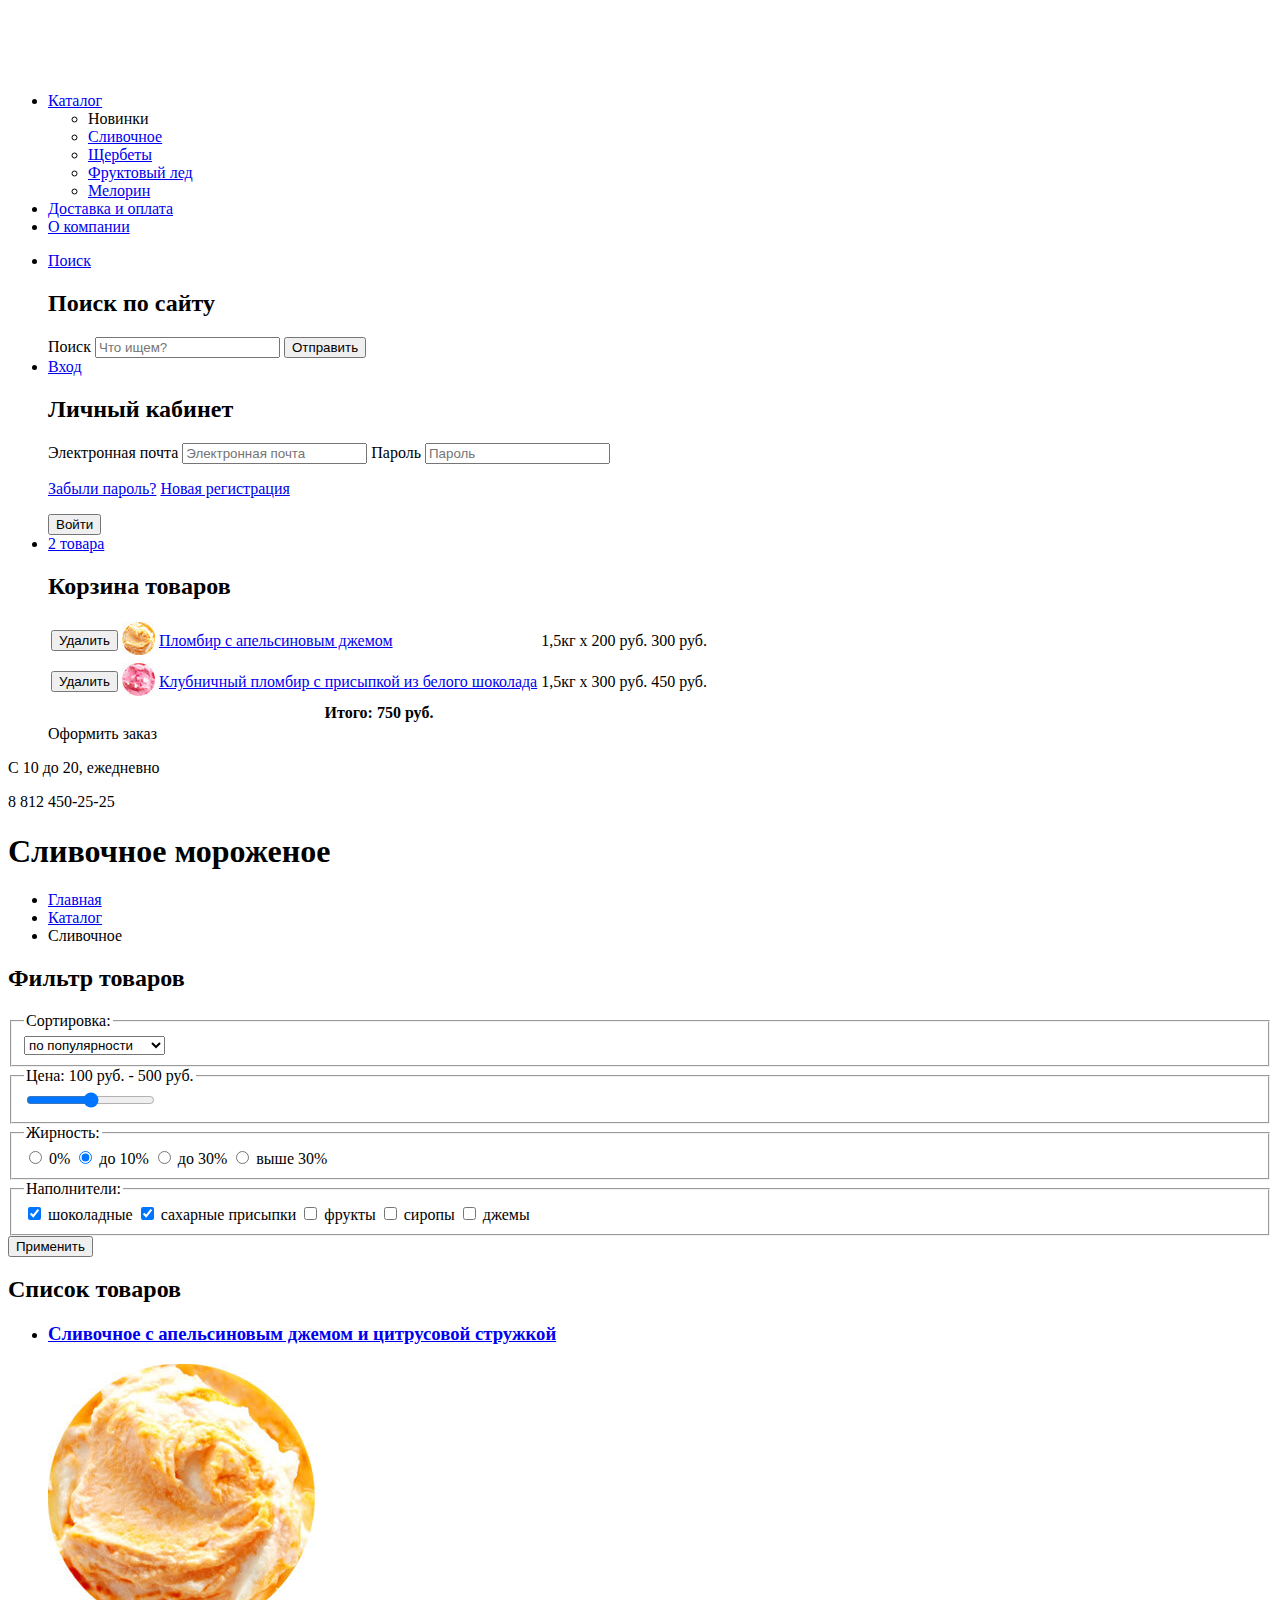
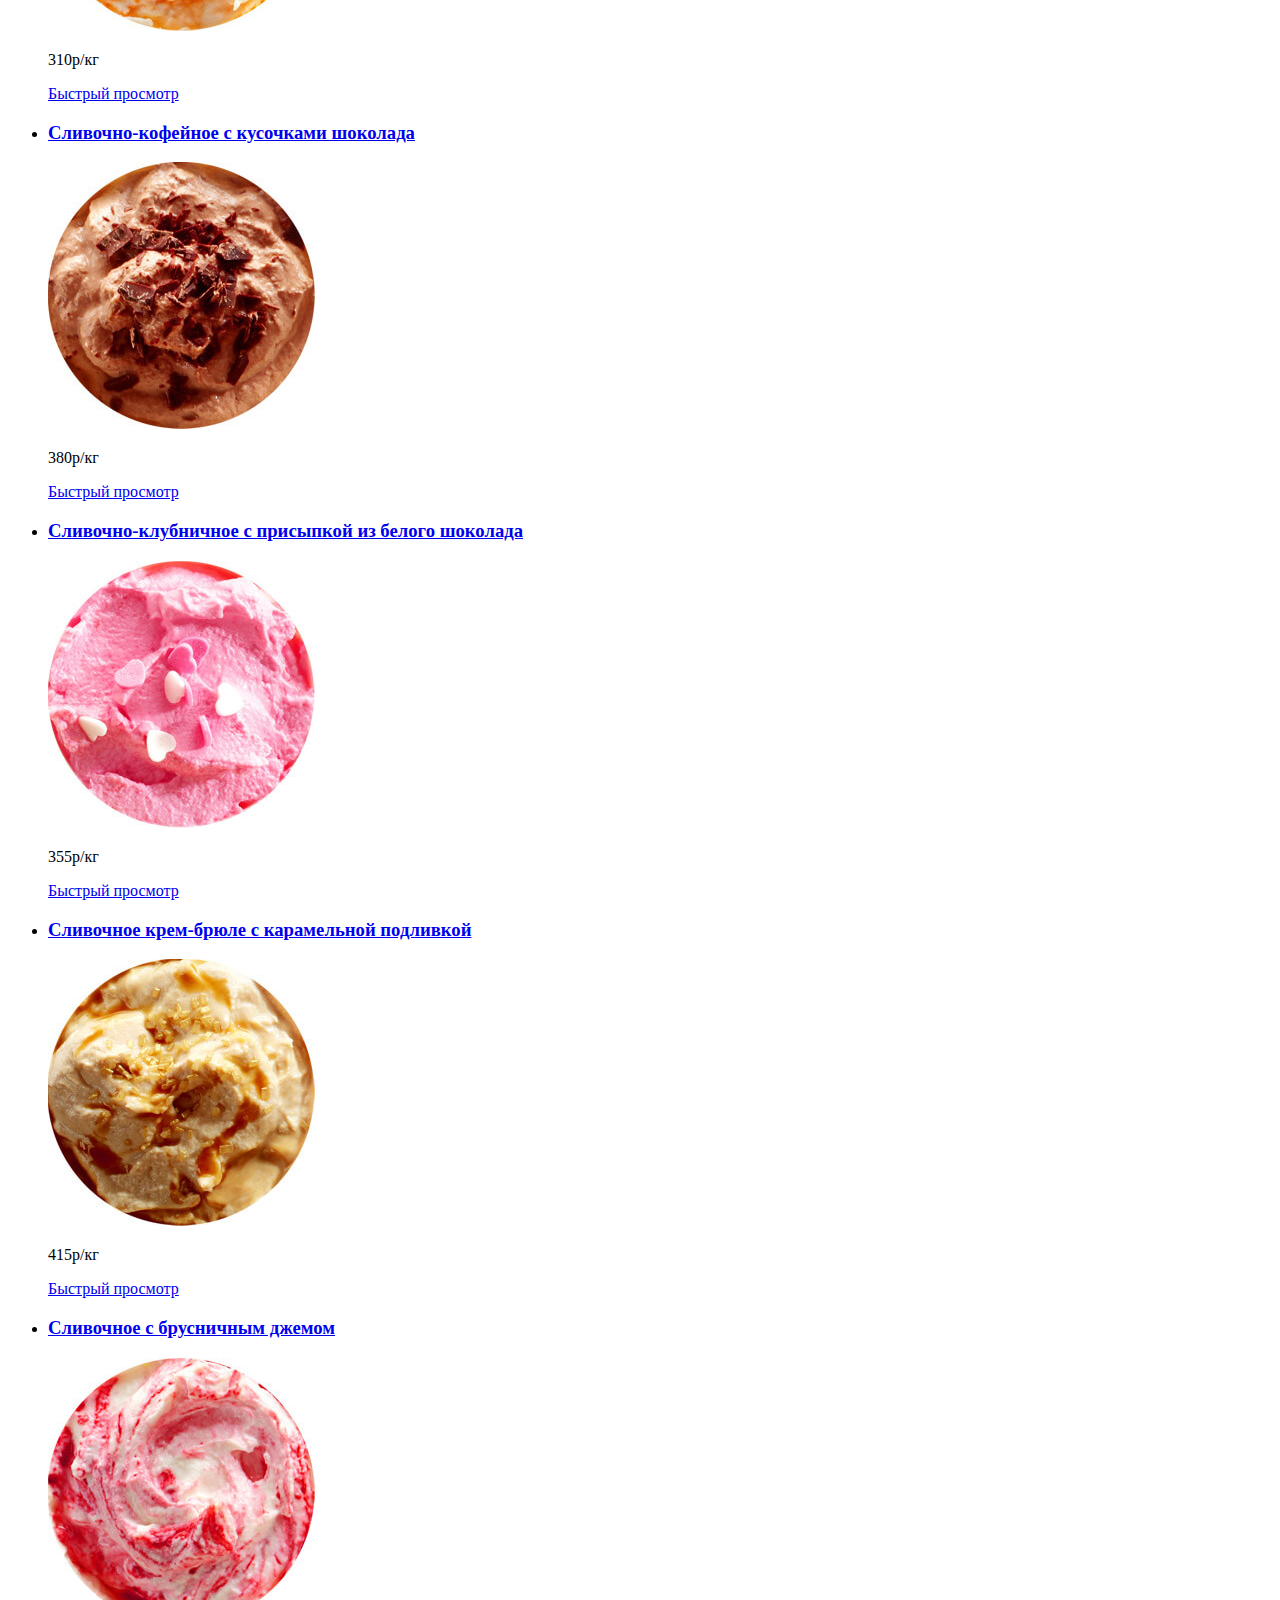
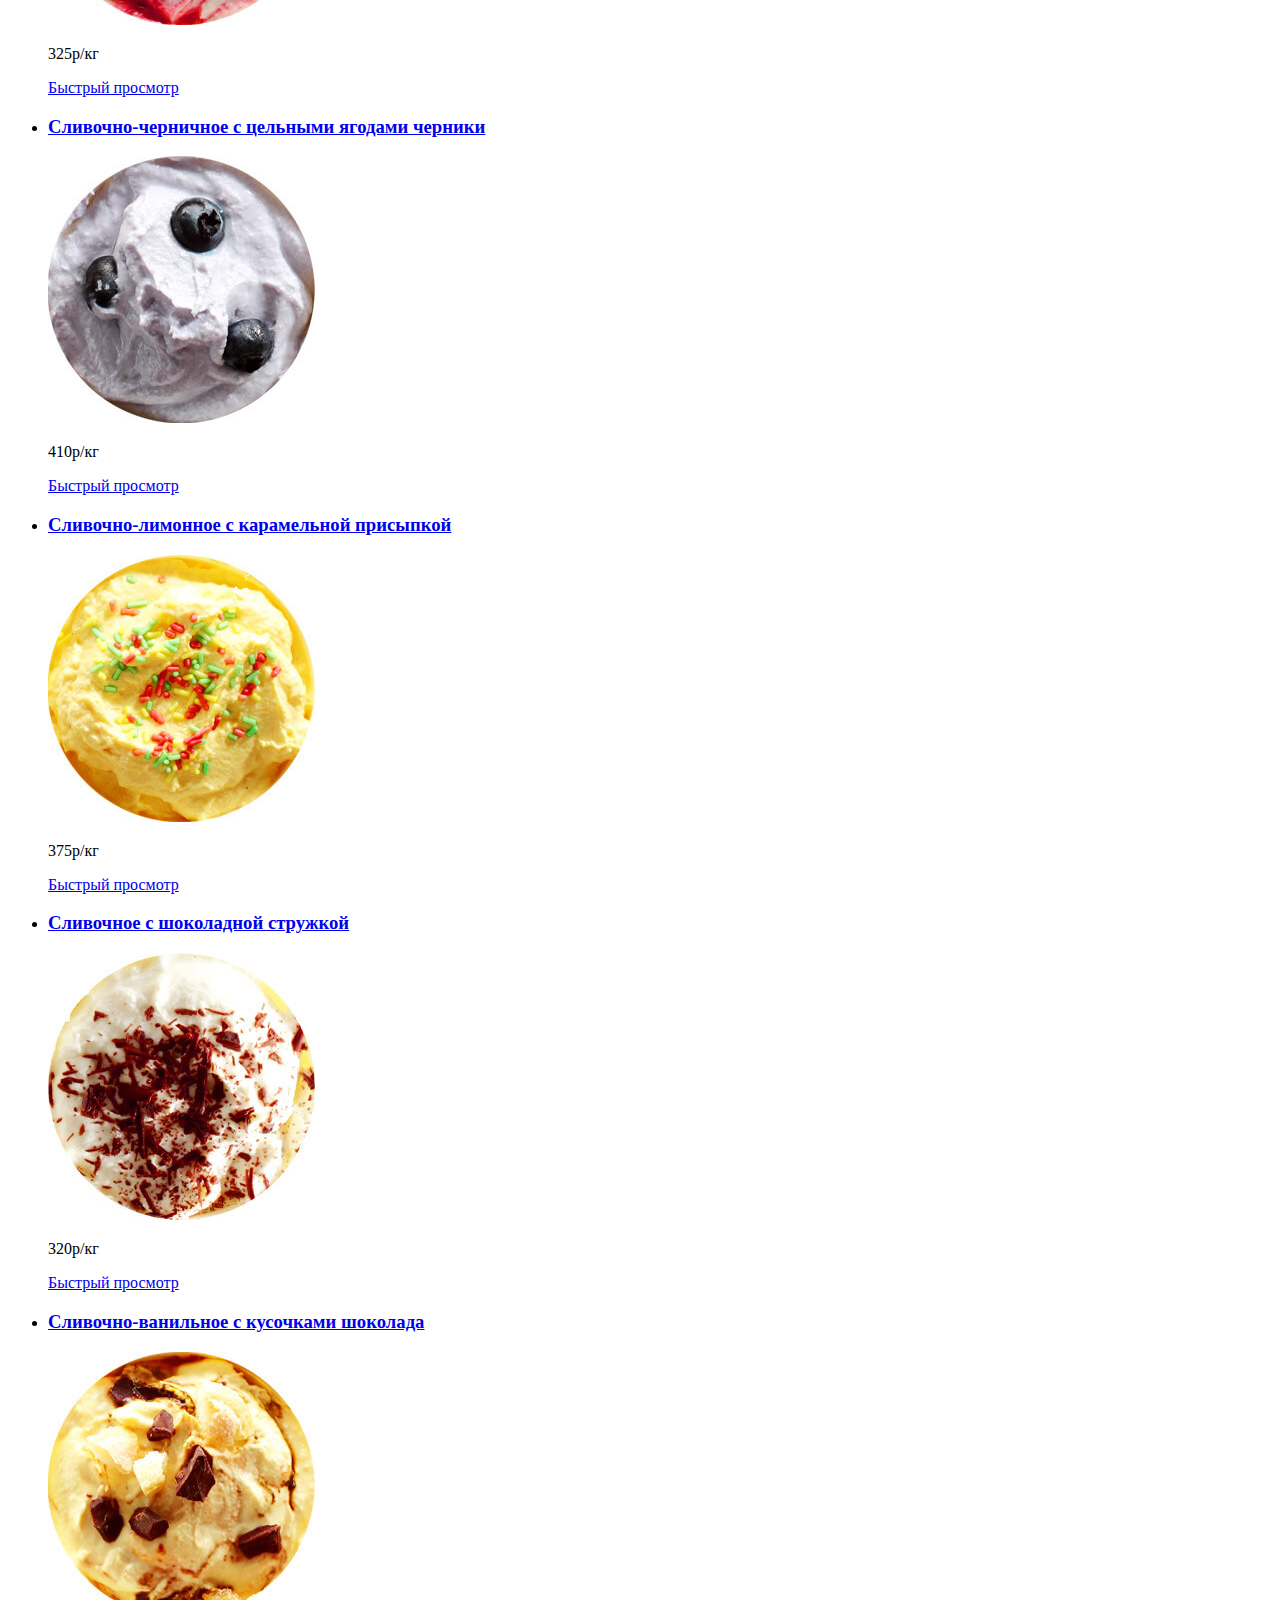
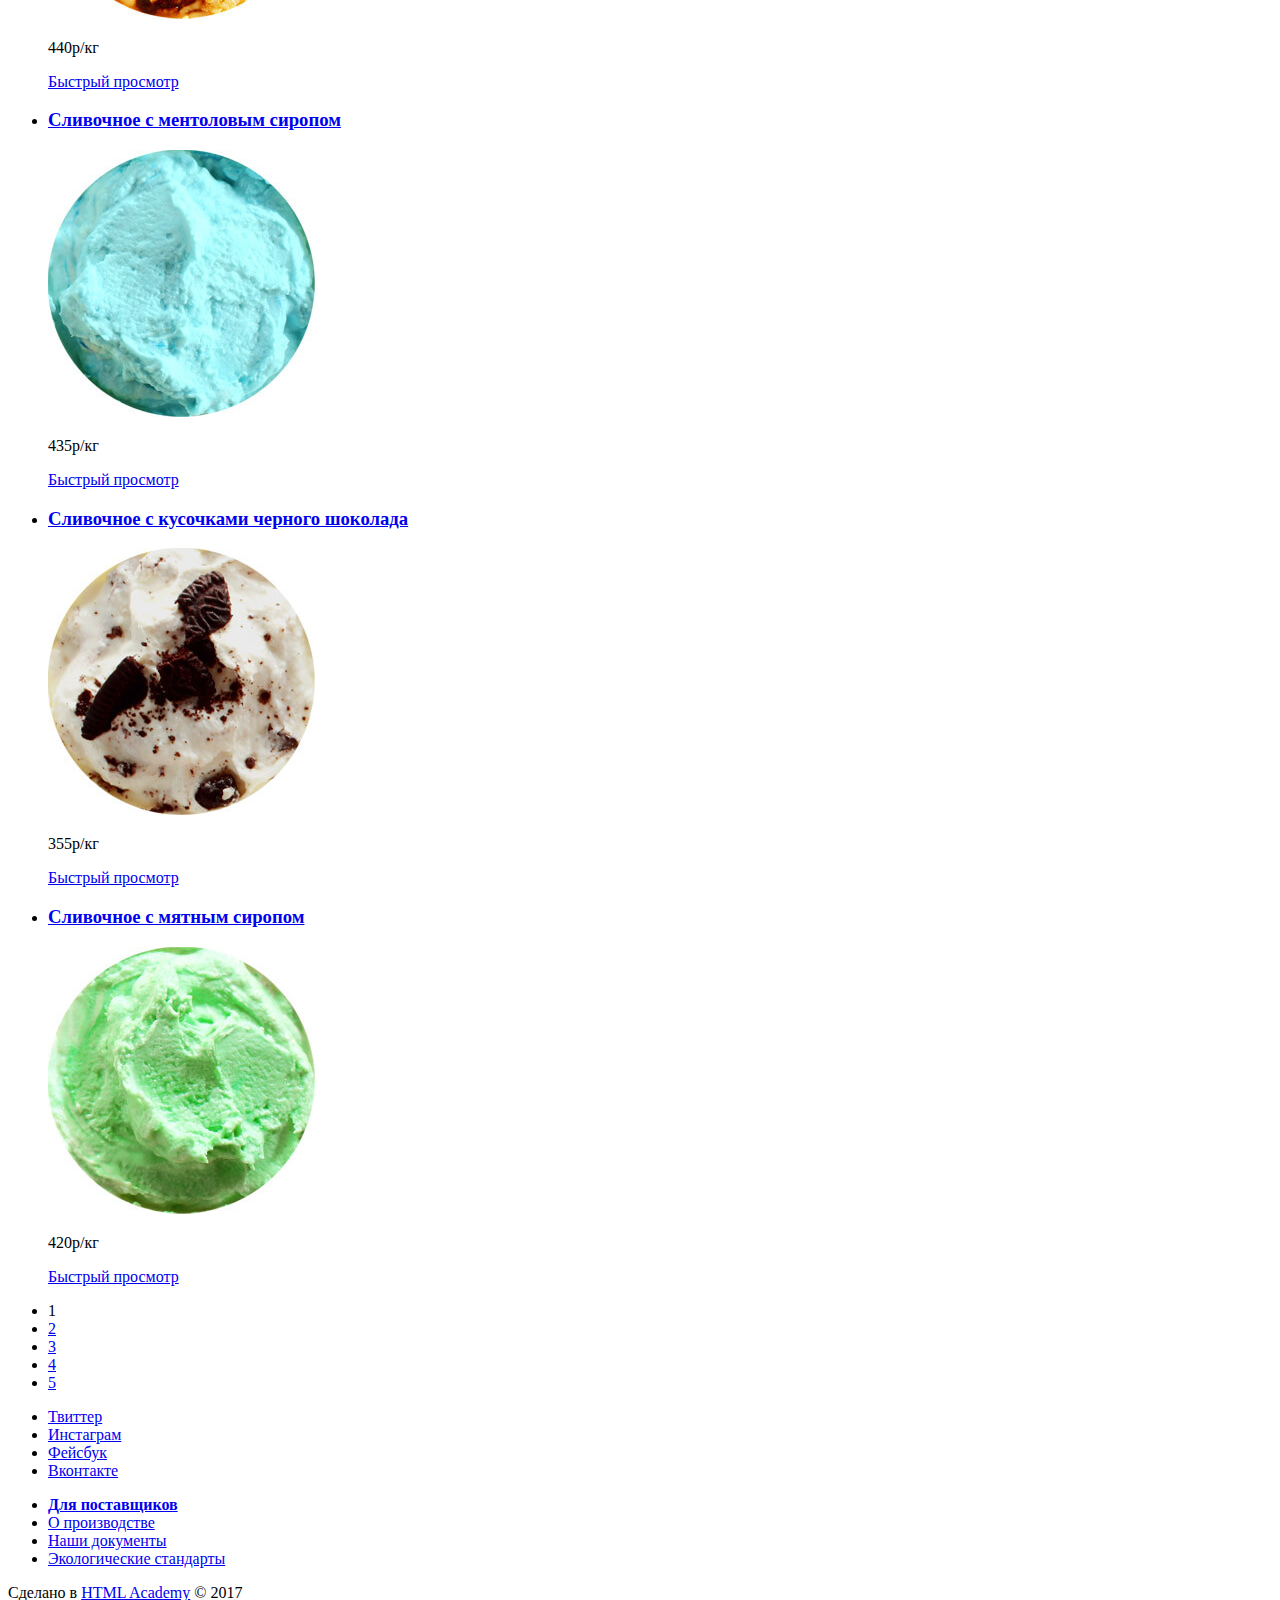
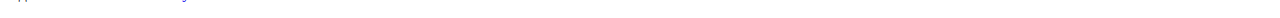
==== catalog.html @ e40fa724 "Добавляет классы формам, элементам форм" ====
<!DOCTYPE html>
<html lang="ru">
  <head>
    <meta charset="utf-8">
    <title>HTML Academy: Глэйси</title>
  </head>

  <body>
    <header class="main-header container">
      <nav class="main-navigation">
        <a class="main-header-logo" href="index.html">
          <img src="img/logo.svg" width="154" height="64" alt="Логотип магазина мороженого «Глэйси»">
        </a>
        <ul class="site-navigation">
          <li class="site-navigation-item site-navigation-current">
            <a href="#">Каталог</a>
            <ul class="sub-navigation">
              <li class="sub-navigation-item">
                Новинки
              </li>
              <li class="sub-navigation-item">
                <a href="catalog.html">Сливочное</a>
              </li>
              <li class="sub-navigation-item">
                <a href="#">Щербеты</a>
              </li>
              <li class="sub-navigation-item">
                <a href="#">Фруктовый лед</a>
              </li>
              <li class="sub-navigation-item">
                <a href="#">Мелорин</a>
              </li>
            </ul>
          </li>
          <li class="site-navigation-item">
            <a href="#">Доставка и оплата</a>
          </li>
          <li class="site-navigation-item">
            <a href="#">О компании</a>
          </li>
        </ul>

        <ul class="user-navigation">
          <li class="search-link">
            <a href="#" class="search-link-trigger">Поиск</a>
            <div class="search-link-tooltip">
              <h2 class="visually-hidden">Поиск по сайту</h2>
              <form class="form search-form" action="https://echo.htmlacademy.ru" method="post">
                <label class="form-label visually-hidden" for="user-search">Поиск</label>
                <input class="form-input-field" id="user-search" type="search" name="search" placeholder="Что ищем?">
                <button class="button visually-hidden" type="submit">Отправить</button>
              </form>
            </div>
          </li>
          <li class="login-link">
            <a href="#" class="login-link-trigger">Вход</a>
            <div class="login-link-tooltip">
              <h2 class="visually-hidden">Личный кабинет</h2>
              <form class="form login-form" action="https://echo.htmlacademy.ru" method="post">
                <label class="form-label visually-hidden" for="user-login">Электронная почта</label>
                <input class="form-input-field" id="user-login" type="email" name="login" placeholder="Электронная почта">
                <label class="form-label visually-hidden" for="user-password">Пароль</label>
                <input class="form-input-field" id="user-password" type="password" name="password" placeholder="Пароль">
                <p class="login-form-links">
                  <a href="#">Забыли пароль?</a>
                  <a href="#">Новая регистрация</a>
                </p>
                <button class="button" type="submit">Войти</button>
              </form>
            </div>
          </li>
          <li class="basket-link">
            <a href="#" class="basket-link-trigger">2 товара</a>
            <div class="basket-link-tooltip">
              <h2 class="visually-hidden">Корзина товаров</h2>
              <table class="basket-table">
                <tr class="basket-item">
                  <td class="basket-item-delete">
                    <button class="button-item-delete">Удалить</button>
                  </td>
                  <td class="basket-item-image">
                    <a href="#">
                      <img src="img/basket-product-1.jpg" width="33" height="33" alt="Пломбир с апельсиновым джемом">
                    </a>
                  </td>
                  <td class="basket-item-title">
                    <a href="#">Пломбир с апельсиновым джемом</a>
                  </td>
                  <td class="basket-item-count">
                    1,5кг x <span>200 руб.</span>
                  </td>
                  <td class="basket-item-price">
                    300 руб.
                  </td>
                </tr>
                <tr class="basket-item">
                  <td class="basket-item-delete">
                    <button class="button-item-delete">Удалить</button>
                  </td>
                  <td class="basket-item-image">
                    <a href="#">
                      <img src="img/basket-product-2.jpg" width="33" height="33" alt="Клубничный пломбир с присыпкой из белого шоколада">
                    </a>
                  </td>
                  <td class="basket-item-title">
                    <a href="#">Клубничный пломбир с присыпкой из белого шоколада</a>
                  </td>
                  <td class="basket-item-count">
                    1,5кг x <span>300 руб.</span>
                  </td>
                  <td class="basket-item-price">
                    450 руб.
                  </td>
                </tr>
                <tr class="basket-price-total">
                  <th colspan="5">Итого: 750 руб.</th>
                </tr>
              </table>
              <a class="button button-basket">Оформить заказ</a>
            </div>
          </li>
        </ul>

        <div class="header-contacts">
          <p class="timetable">С 10 до 20, ежедневно</p>
          <p class= "phone">8 812 450-25-25</p>
        </div>
      </nav>
    </header>

    <main class="container">
      <h1 class="page-title">Сливочное мороженое</h1>

      <ul class="breadcrumbs">
        <li>
          <a href="index.html">Главная</a>
        </li>
        <li>
          <a href="#">Каталог</a>
        </li>
        <li class="breadcrumbs-current">
          Сливочное
        </li>
      </ul>

      <section class="filters">
        <h2 class="visually-hidden">Фильтр товаров</h2>
        <form class="form form-filter" method="get" action="https://echo.htmlacademy.ru">
          <fieldset>
            <legend>Сортировка:</legend>
            <select name="sort">
              <option class="form-label-filter" value="popular">по популярности</option>
              <option class="form-label-filter" value="cheap">сначала недорогие</option>
              <option class="form-label-filter" value="expensive">сначала дорогие</option>
              <option class="form-label-filter" value="fat">по жирности</option>
            </select>
          </fieldset>
          <fieldset>
            <legend>Цена: 100 руб. - 500 руб.</legend>
            <input class="form-input-range" type="range" min="100" max="500">
          </fieldset>
          <fieldset>
            <legend>Жирность:</legend>
            <input class="visually-hidden form-input form-input-radio" id="0" type="radio" name="fat" value="0">
            <label class="form-label-filter" for="0">0%</label>
            <input class="visually-hidden form-input form-input-radio" id="<=10" type="radio" name="fat" value="<=10" checked>
            <label class="form-label-filter" for="<=10">до 10%</label>
            <input class="visually-hidden form-input form-input-radio" id="<=30" type="radio" name="fat" value="<=30">
            <label class="form-label-filter" for="<=30">до 30%</label>
            <input class="visually-hidden form-input form-input-radio" id=">30" type="radio" name="fat" value=">30">
            <label class="form-label-filter" for=">30">выше 30%</label>
          </fieldset>
          <fieldset>
            <legend>Наполнители:</legend>
            <input class="visually-hidden form-input form-input-checkbox" id="chocolate" type="checkbox" name="chocolate" checked>
            <label class="form-label-filter" for="chocolate">шоколадные</label>
            <input class="visually-hidden form-input form-input-checkbox" id="sugar" type="checkbox" name="sugar" checked>
            <label class="form-label-filter" for="sugar">сахарные присыпки</label>
            <input class="visually-hidden form-input form-input-checkbox" id="fruit" type="checkbox" name="fruit">
            <label class="form-label-filter" for="fruit">фрукты</label>
            <input class="visually-hidden form-input form-input-checkbox" id="syrop" type="checkbox" name="syrop">
            <label class="form-label-filter" for="syrop">сиропы</label>
            <input class="visually-hidden form-input form-input-checkbox" id="jam" type="checkbox" name="jam">
            <label class="form-label-filter" for="jam">джемы</label>          
          </fieldset>
          <button type="submit" class="filter-button">Применить</button>
         </form>
      </section>

      <section class="catalog">
        <h2 class="visually-hidden">Список товаров</h2>

        <ul class="catalog-list">
          <li class="catalog-item">
            <a class="catalog-item-link" href="#">
              <h3>Cливочное с апельсиновым джемом и цитрусовой стружкой</h3>
              <img src="img/product-1.jpg" width="267" height="267" alt="Cливочное с апельсиновым джемом и цитрусовой стружкой">
            </a>
            <p class="catalog-item-price">310р/<span class="kilo">кг</span></p>
            <a class="button" href="#">Быстрый просмотр</a>
          </li>
          <li class="catalog-item">
            <a class="catalog-item-link" href="#">
              <h3>Сливочно-кофейное с кусочками шоколада</h3>
              <img src="img/product-2.jpg" width="267" height="267" alt="Сливочно-кофейное с кусочками шоколада">
            </a>
            <p class="catalog-item-price">380р/<span class="kilo">кг</span></p>
            <a class="button" href="#">Быстрый просмотр</a>
          </li>
          <li class="catalog-item">
            <a class="catalog-item-link" href="#">
              <h3>Сливочно-клубничное с присыпкой из белого шоколада</h3>
              <img src="img/product-3.jpg" width="267" height="267" alt="Сливочно-клубничное с присыпкой из белого шоколада">
            </a>
            <p class="catalog-item-price">355р/<span class="kilo">кг</span></p>
            <a class="button" href="#">Быстрый просмотр</a>
          </li>
          <li class="catalog-item">
            <a class="catalog-item-link" href="#">
              <h3>Сливочное крем-брюле с карамельной подливкой</h3>
              <img src="img/product-4.jpg" width="267" height="267" alt="Сливочное крем-брюле с карамельной подливкой">
            </a>
            <p class="catalog-item-price">415р/<span class="kilo">кг</span></p>
            <a class="button" href="#">Быстрый просмотр</a>
          </li>
          <li class="catalog-item">
            <a class="catalog-item-link" href="#">
              <h3>Cливочное с брусничным джемом</h3>
              <img src="img/product-5.jpg" width="267" height="267" alt="Cливочное с брусничным джемом">
            </a>
            <p class="catalog-item-price">325р/<span class="kilo">кг</span></p>
            <a class="button" href="#">Быстрый просмотр</a>
          </li>
          <li class="catalog-item">
            <a class="catalog-item-link" href="#">
              <h3>Cливочно-черничное с цельными ягодами черники</h3>
              <img src="img/product-6.jpg" width="267" height="267" alt="Cливочно-черничное с цельными ягодами черники">
            </a>
            <p class="catalog-item-price">410р/<span class="kilo">кг</span></p>
            <a class="button" href="#">Быстрый просмотр</a>
          </li>
          <li class="catalog-item">
            <a class="catalog-item-link" href="#">
              <h3>Cливочно-лимонное с карамельной присыпкой</h3>
              <img src="img/product-7.jpg" width="267" height="267" alt="Cливочно-лимонное с карамельной присыпкой">
            </a>
            <p class="catalog-item-price">375р/<span class="kilo">кг</span></p>
            <a class="button" href="#">Быстрый просмотр</a>
          </li>
          <li class="catalog-item">
            <a class="catalog-item-link" href="#">
              <h3>Cливочное с шоколадной стружкой</h3>
              <img src="img/product-8.jpg" width="267" height="267" alt="Cливочное с шоколадной стружкой">
            </a>
            <p class="catalog-item-price">320р/<span class="kilo">кг</span></p>
            <a class="button" href="#">Быстрый просмотр</a>
          </li>
          <li class="catalog-item">
            <a class="catalog-item-link" href="#">
              <h3>Cливочно-ванильное с кусочками шоколада</h3>
              <img src="img/product-9.jpg" width="267" height="267" alt="Cливочно-ванильное с кусочками шоколада">
            </a>
            <p class="catalog-item-price">440р/<span class="kilo">кг</span></p>
            <a class="button" href="#">Быстрый просмотр</a>
          </li>
          <li class="catalog-item">
            <a class="catalog-item-link" href="#">
              <h3>Cливочное с ментоловым сиропом</h3>
              <img src="img/product-10.jpg" width="267" height="267" alt="Cливочное с ментоловым сиропом">
            </a>
            <p class="catalog-item-price">435р/<span class="kilo">кг</span></p>
            <a class="button" href="#">Быстрый просмотр</a>
          </li>
          <li class="catalog-item">
            <a class="catalog-item-link" href="#">
              <h3>Cливочное с кусочками черного шоколада</h3>
              <img src="img/product-11.jpg" width="267" height="267" alt="Cливочное с кусочками черного шоколада">
            </a>
            <p class="catalog-item-price">355р/<span class="kilo">кг</span></p>
            <a class="button" href="#">Быстрый просмотр</a>
          </li>
          <li class="catalog-item">
            <a class="catalog-item-link" href="#">
              <h3>Cливочное с мятным сиропом</h3>
              <img src="img/product-12.jpg" width="267" height="267" alt="Cливочное с мятным сиропом">
            </a>
            <p class="catalog-item-price">420р/<span class="kilo">кг</span></p>
            <a class="button" href="#">Быстрый просмотр</a>
          </li>
        </ul>
        <ul class="pagination-list">
          <li class="pagination-item pagination-item-current">
            <a>1</a>
          </li>
          <li class="pagination-item">
            <a href="#">2</a>
          </li>
          <li class="pagination-item">
            <a href="#">3</a>
          </li>
          <li class="pagination-item">
            <a href="#">4</a>
          </li>
          <li class="pagination-item">
            <a href="#">5</a>
          </li>
        </ul>
      </section>
    </main>

    <footer class="main-footer container">
      <div class="footer-social">
        <ul>
          <li>
            <a class="social-button" href="#">Твиттер</a>
          </li>
          <li>
            <a class="social-button" href="#">Инстаграм</a>
          </li>
          <li>
            <a class="social-button" href="#">Фейсбук</a>
          </li>
          <li>
            <a class="social-button" href="#">Вконтакте</a>
          </li>
        </ul>
      </div> 

      <div class="footer-info">
        <ul>
          <li>
            <a href="#"><b>Для поставщиков</b></a>
          </li>
          <li>
            <a href="#">О производстве</a>
          </li>
          <li>
            <a href="#">Наши документы</a>
          </li>
          <li>
            <a href="#">Экологические стандарты</a>
          </li>
        </ul>
      </div>

      <p class="footer-copyright">Сделано в <a href="https://htmlacademy.ru/intensive/htmlcss">HTML Academy</a> © 2017</p>
    </footer>
  </body>
</html>
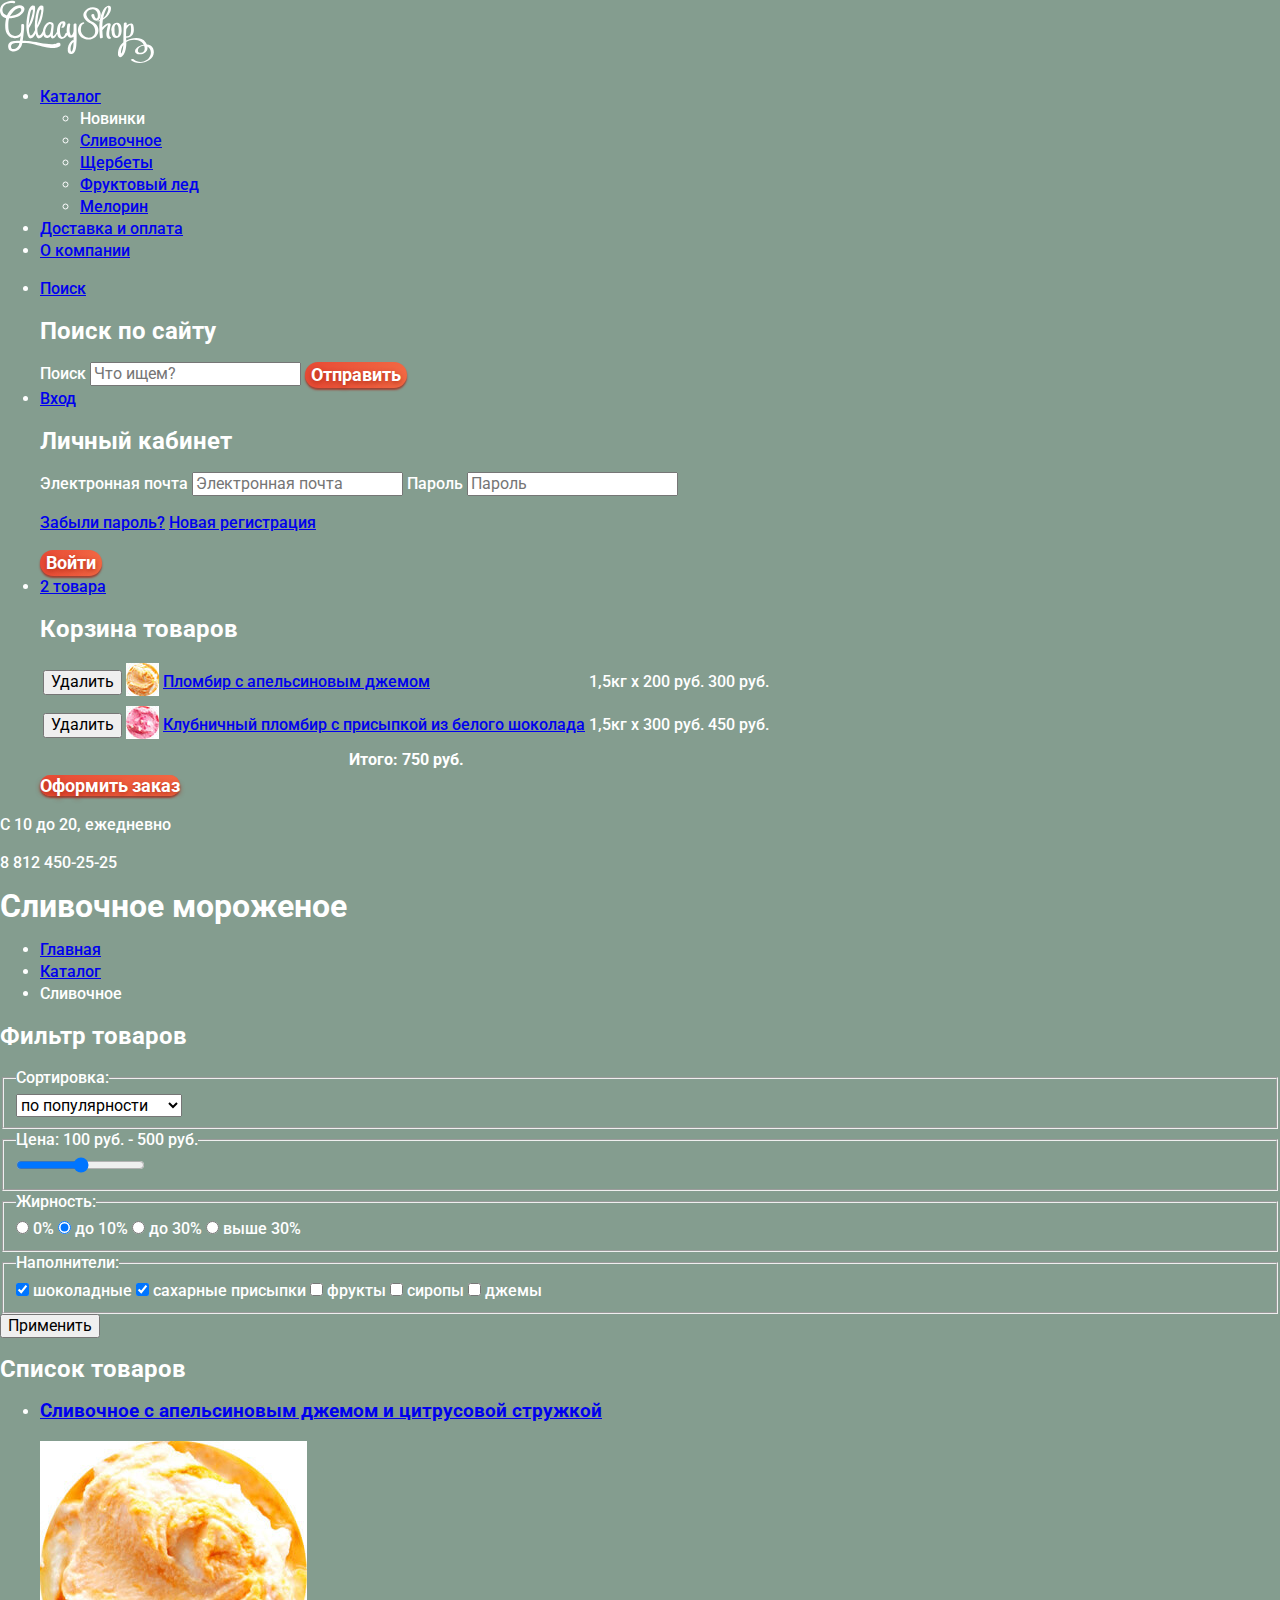
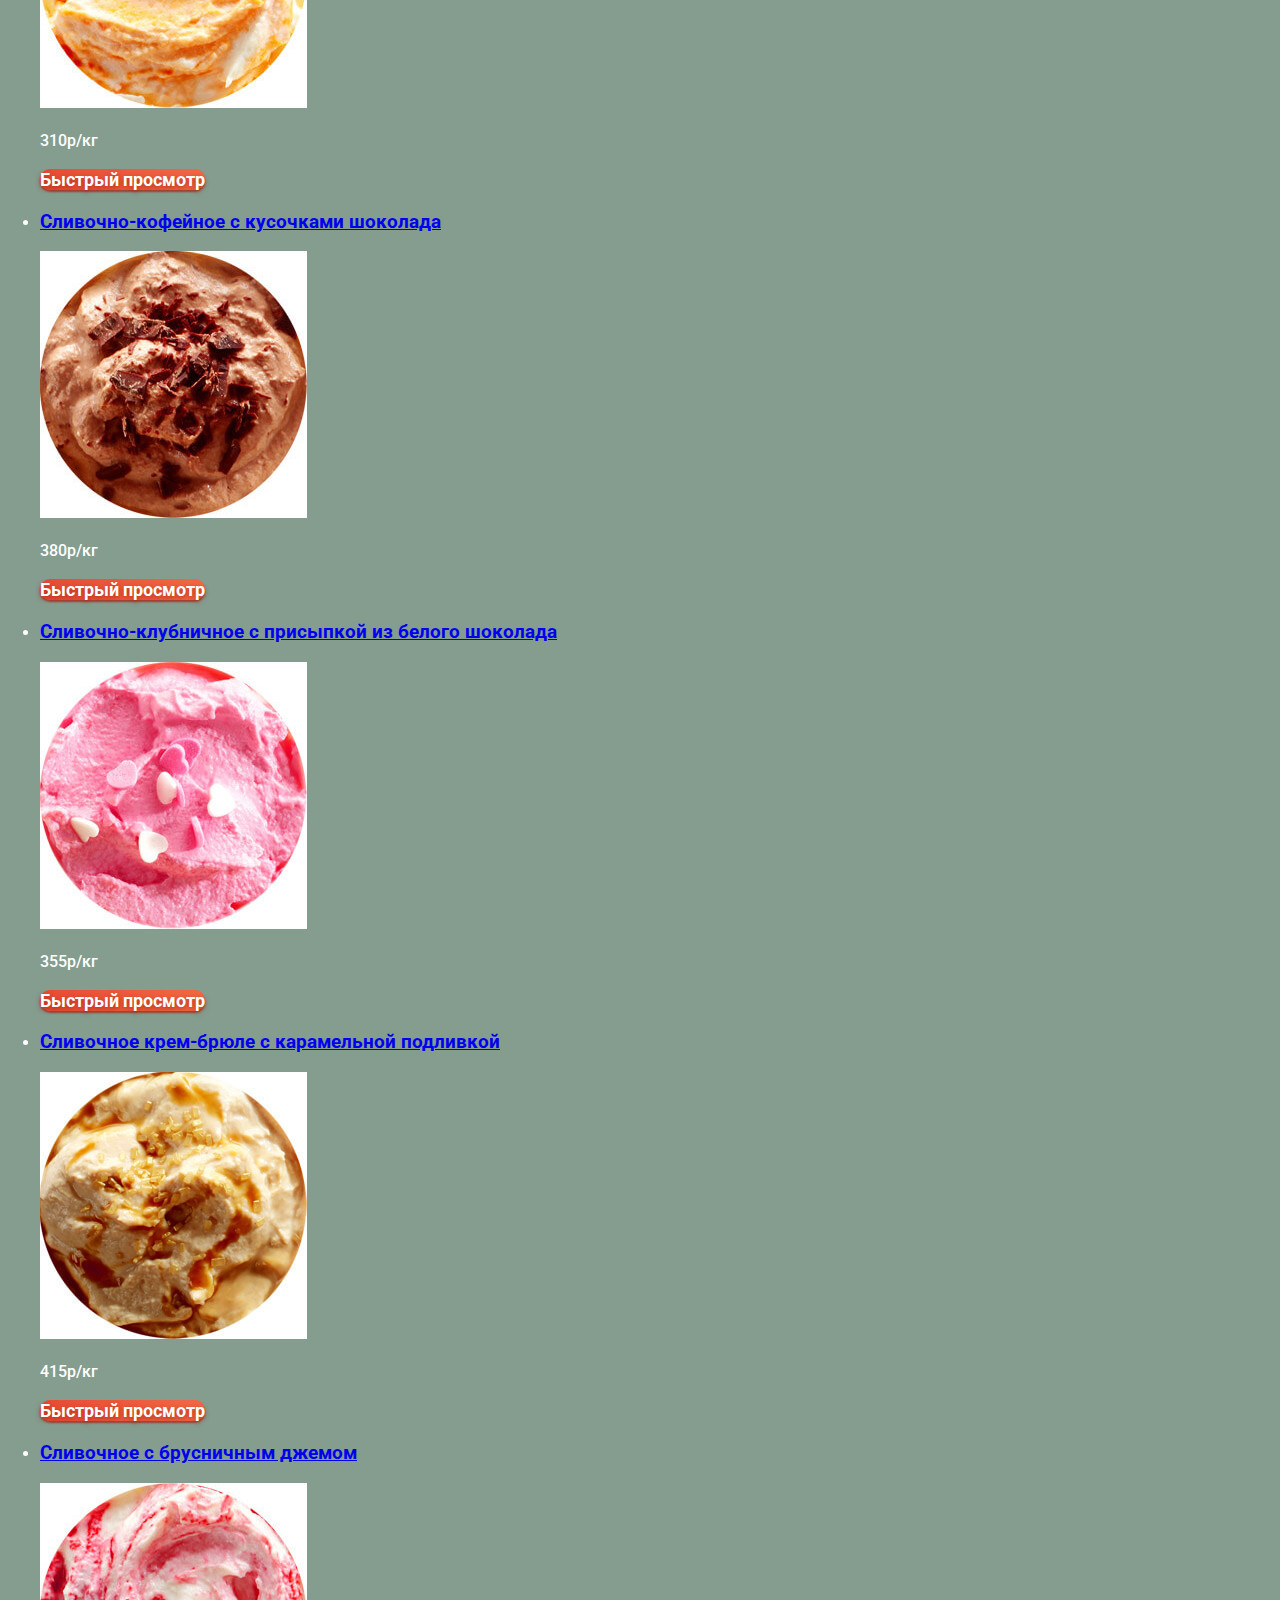
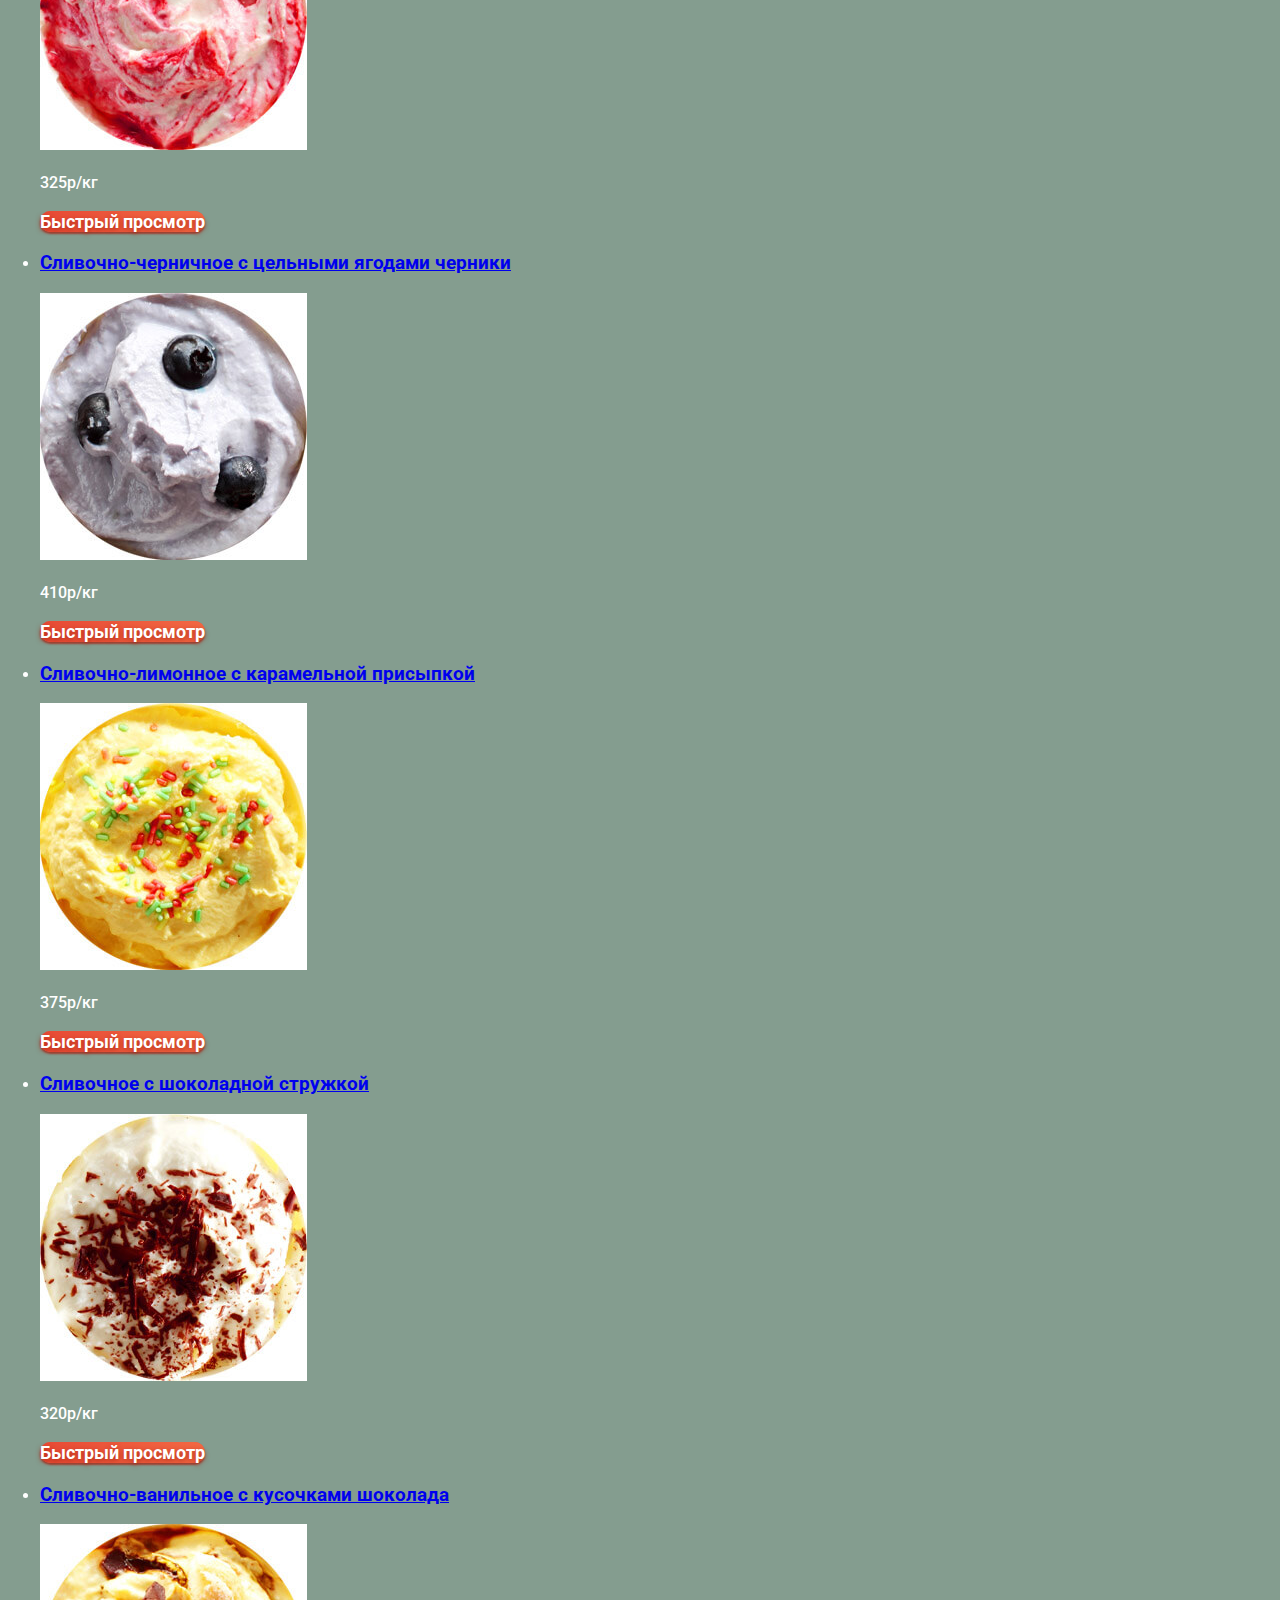
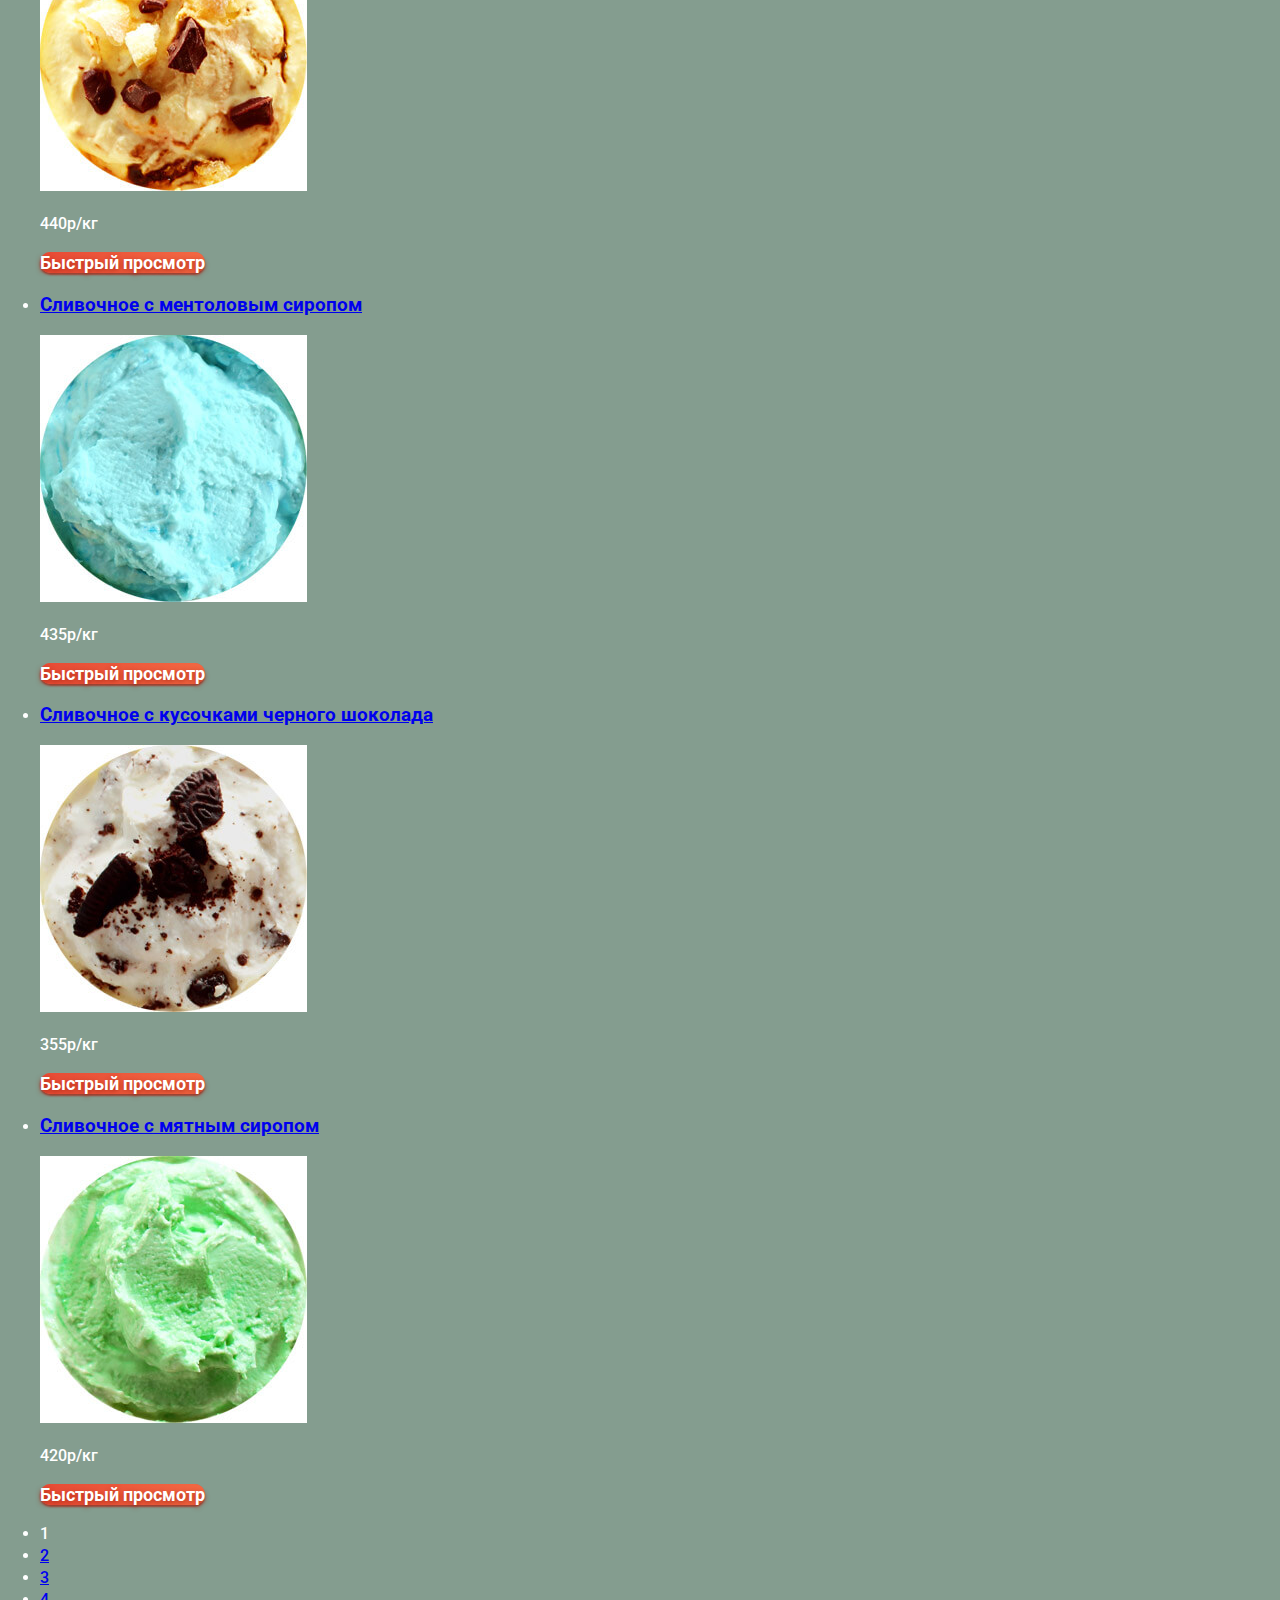
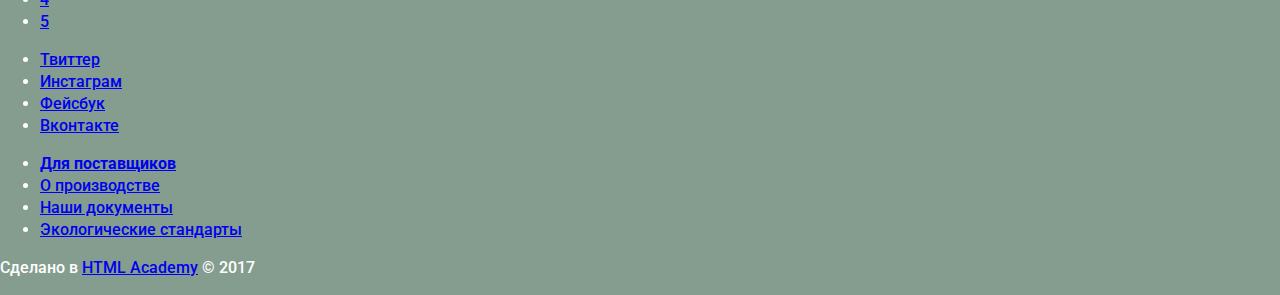
==== commit 6eb5da02: "Добавляет стили кнопок" ====
--- a/catalog.html
+++ b/catalog.html
@@ -3,6 +3,9 @@
   <head>
     <meta charset="utf-8">
     <title>HTML Academy: Глэйси</title>
+    <link href="https://fonts.googleapis.com/css?family=Roboto:400,500,700&amp;subset=cyrillic" rel="stylesheet">
+    <link href="css/normalize.css" rel="stylesheet">
+    <link href="css/style.css" rel="stylesheet">
   </head>
 
   <body>
--- a/css/style.css
+++ b/css/style.css
@@ -0,0 +1,48 @@
+body {
+  margin:0;
+  padding:0;
+  font-family: "Roboto", "Arial", sans-serif;
+  font-size: 16px;
+  font-weight: 500;
+  line-height: 22px;
+
+  color: #ffffff;
+  background-color: #849d8f;
+}
+
+.button {
+  font-family: "Roboto", "Arial", sans-serif;
+  font-size: 18px;
+  font-weight: 700;
+  line-height: 24px;
+  text-shadow: 0px 2px 5px rgba(160, 32, 11, 0.76);
+
+  text-align: center;
+  color: #ffffff;
+  vertical-align: middle;
+  text-decoration: none;
+
+  background-color:#ec583c;
+  background-image: linear-gradient(
+    90deg, 
+    #e74a35 0%, 
+    #f26843 100%
+  );
+  border:none;
+  border-radius: 16px;
+  box-shadow: 0px 2px 2px 0px rgba(172, 16, 0, 0.64);
+}
+
+.button:hover,
+.button:focus {
+  opacity: 0,2;
+  box-shadow: 0px 2px 2px 0px rgba(172, 16, 0, 0.004);
+}
+
+.button:active {
+  opacity: 0,7;
+  box-shadow: inset 0px 2px 2px 0px rgba(148, 39, 24, 0.004);
+}
+
+
+
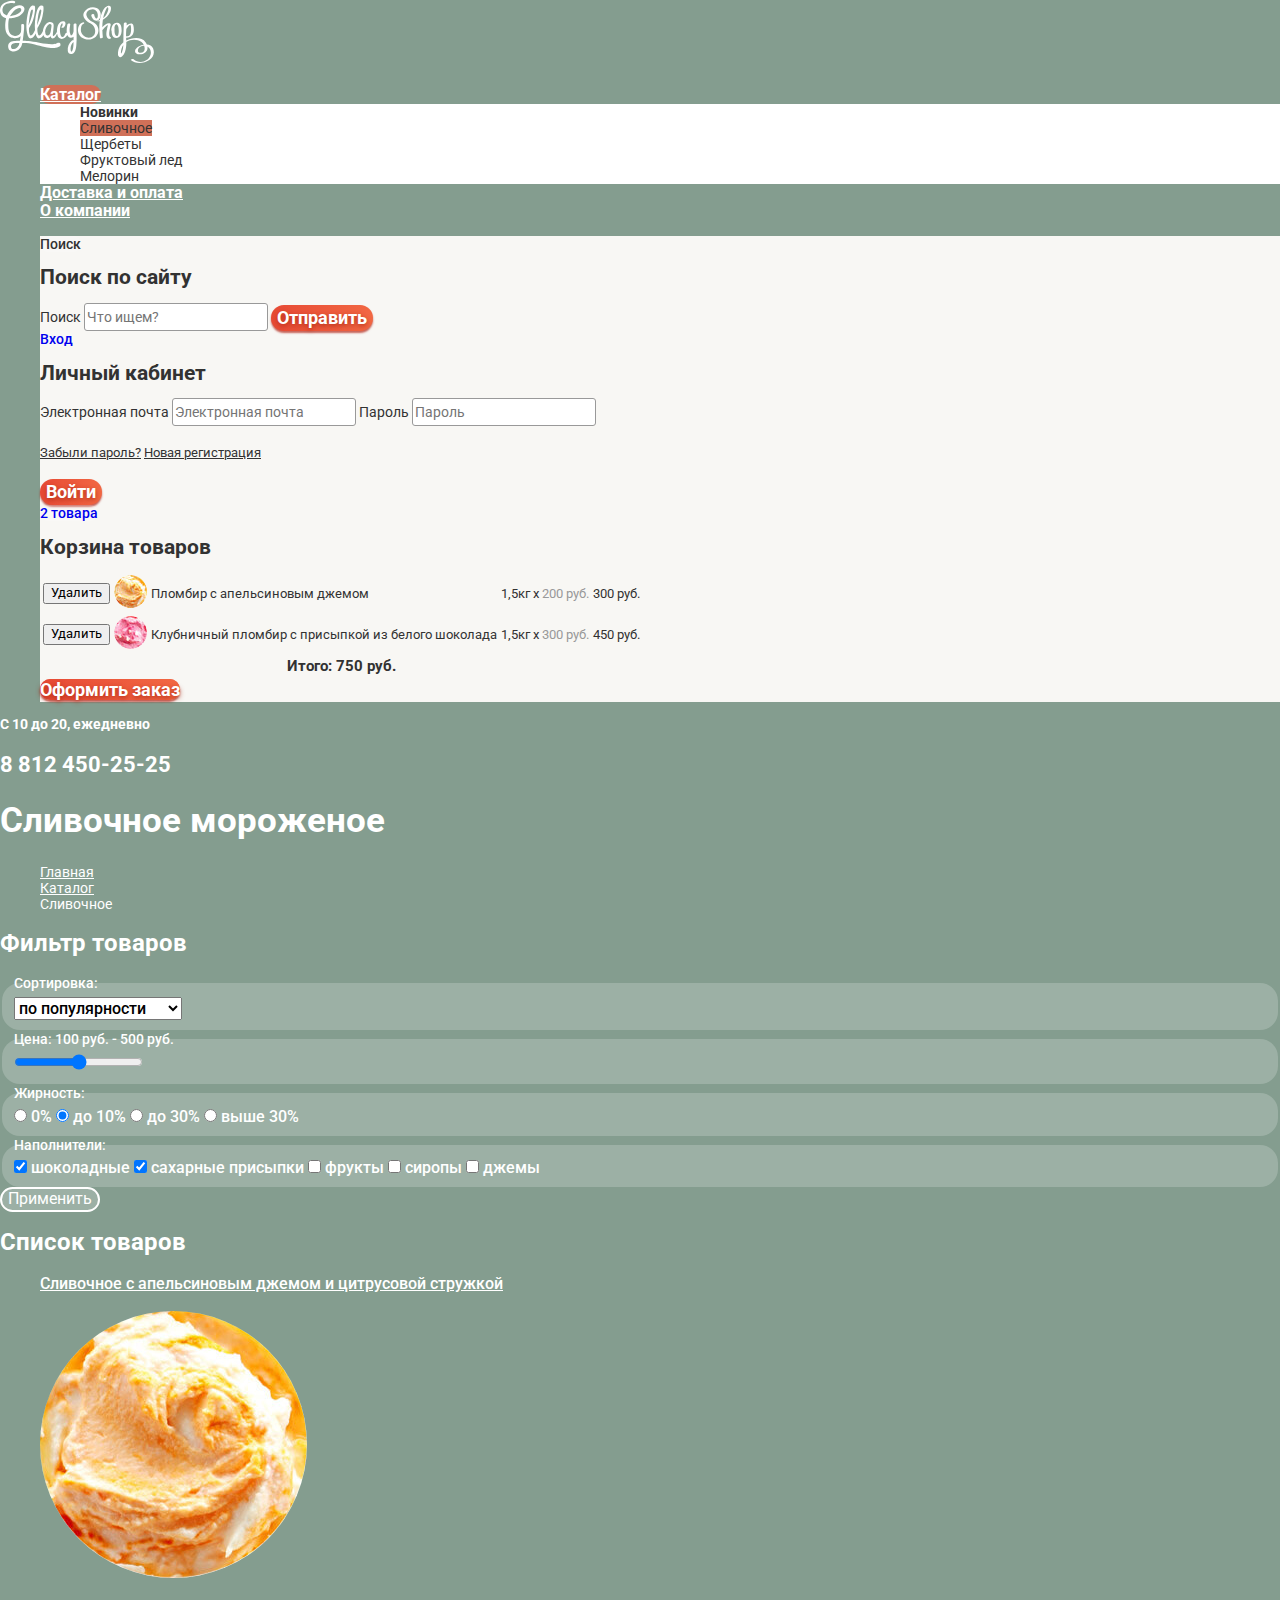
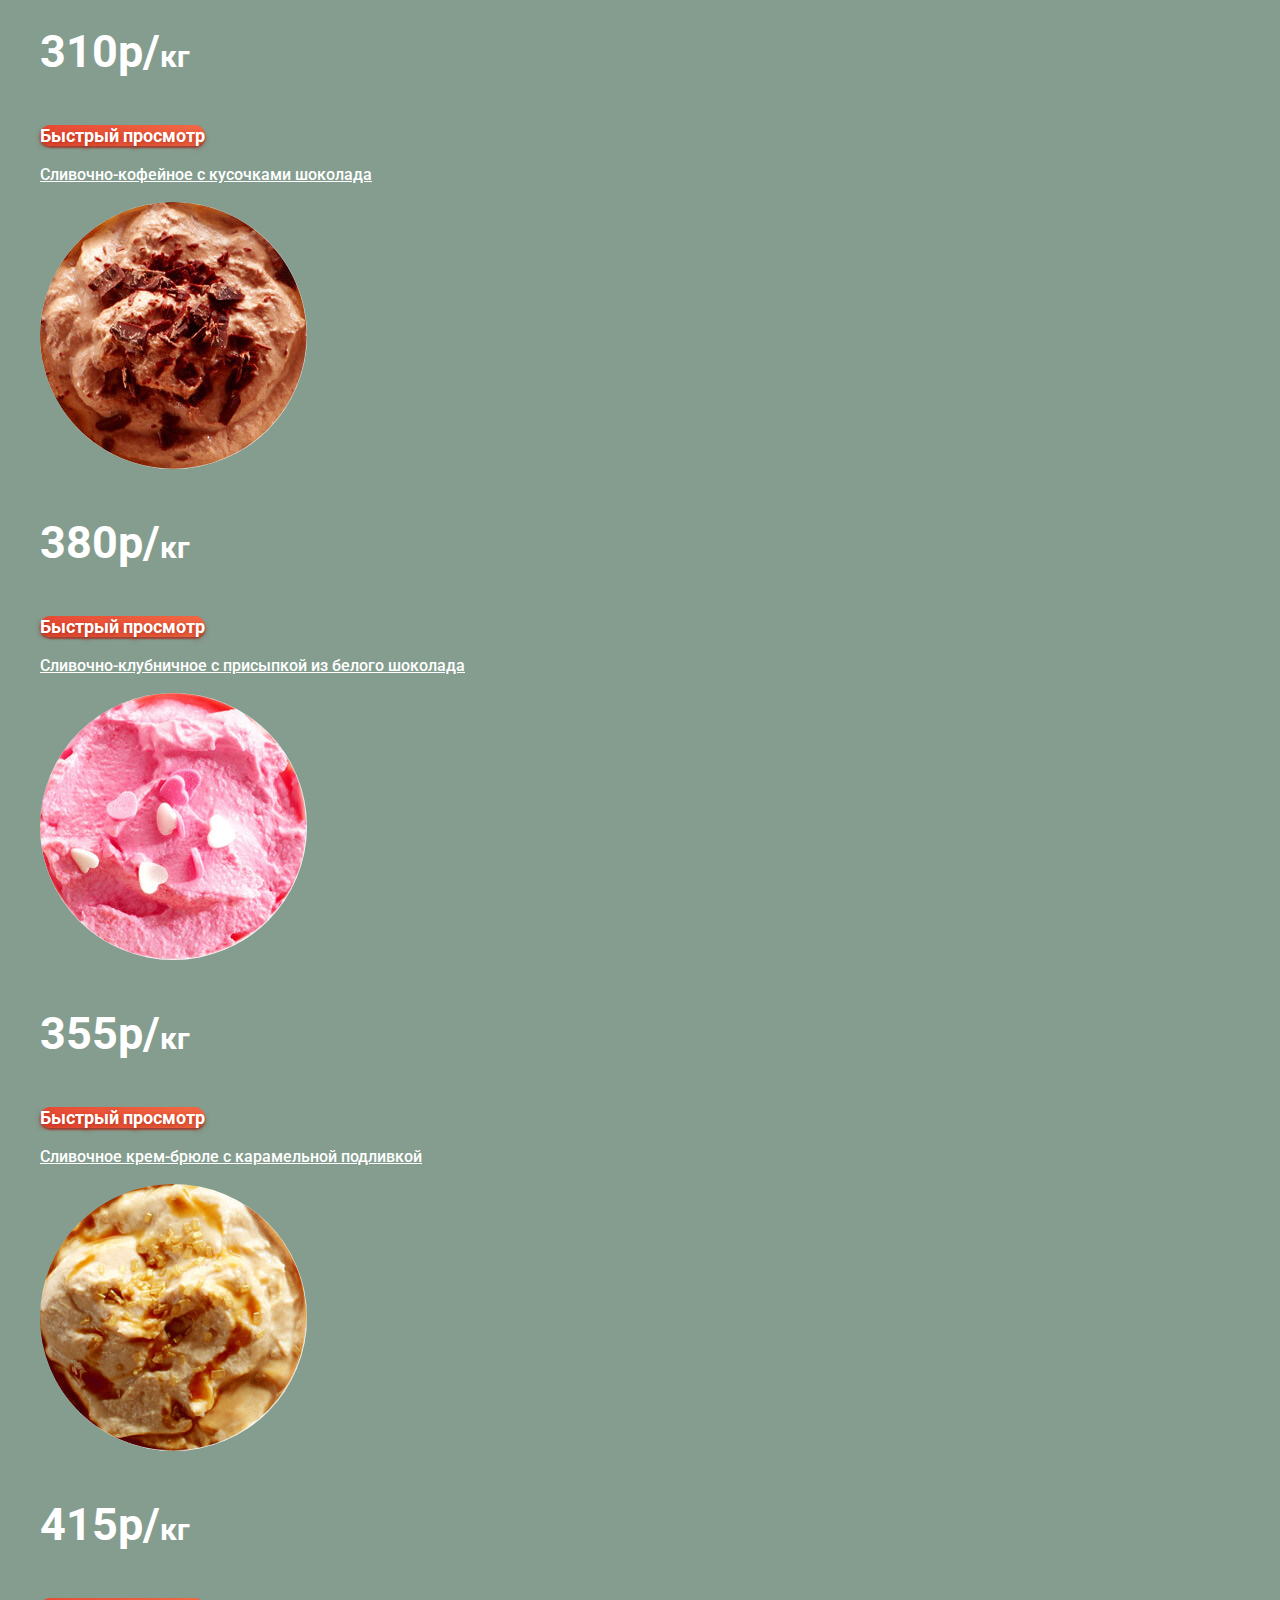
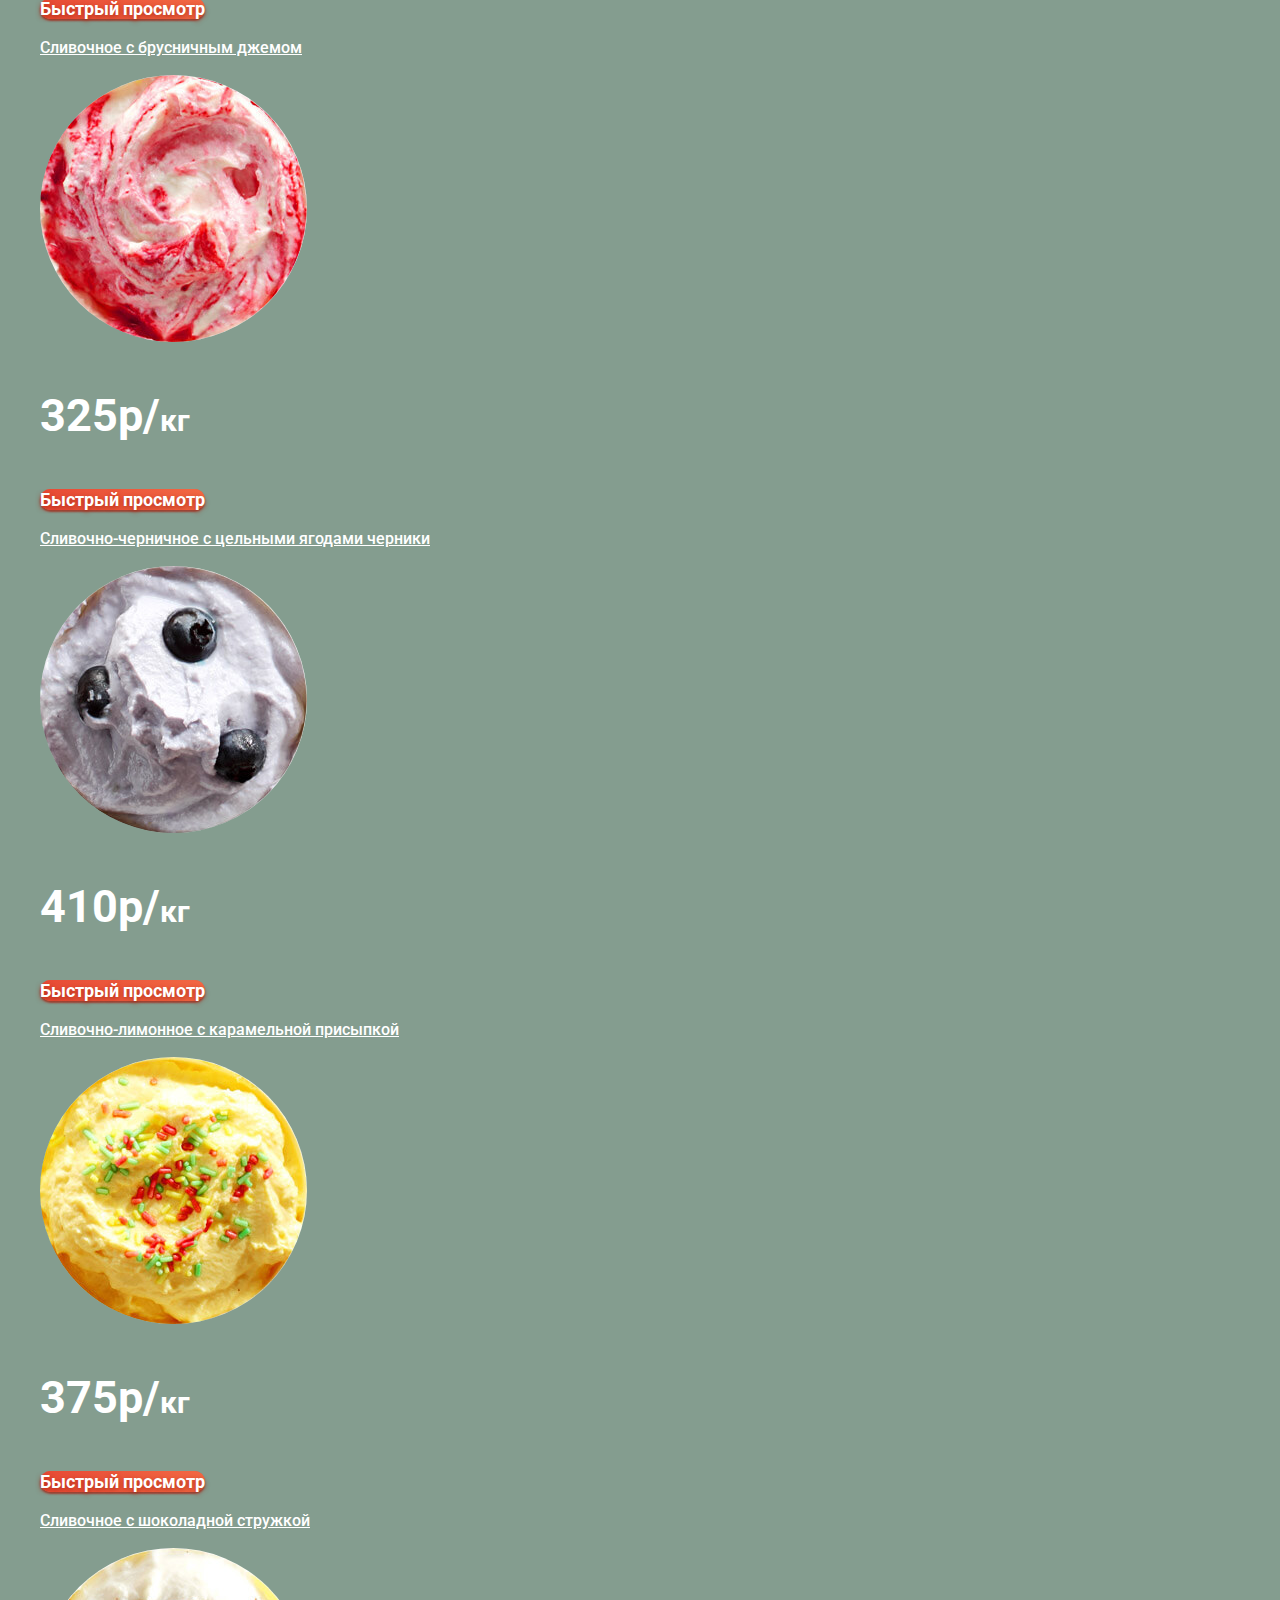
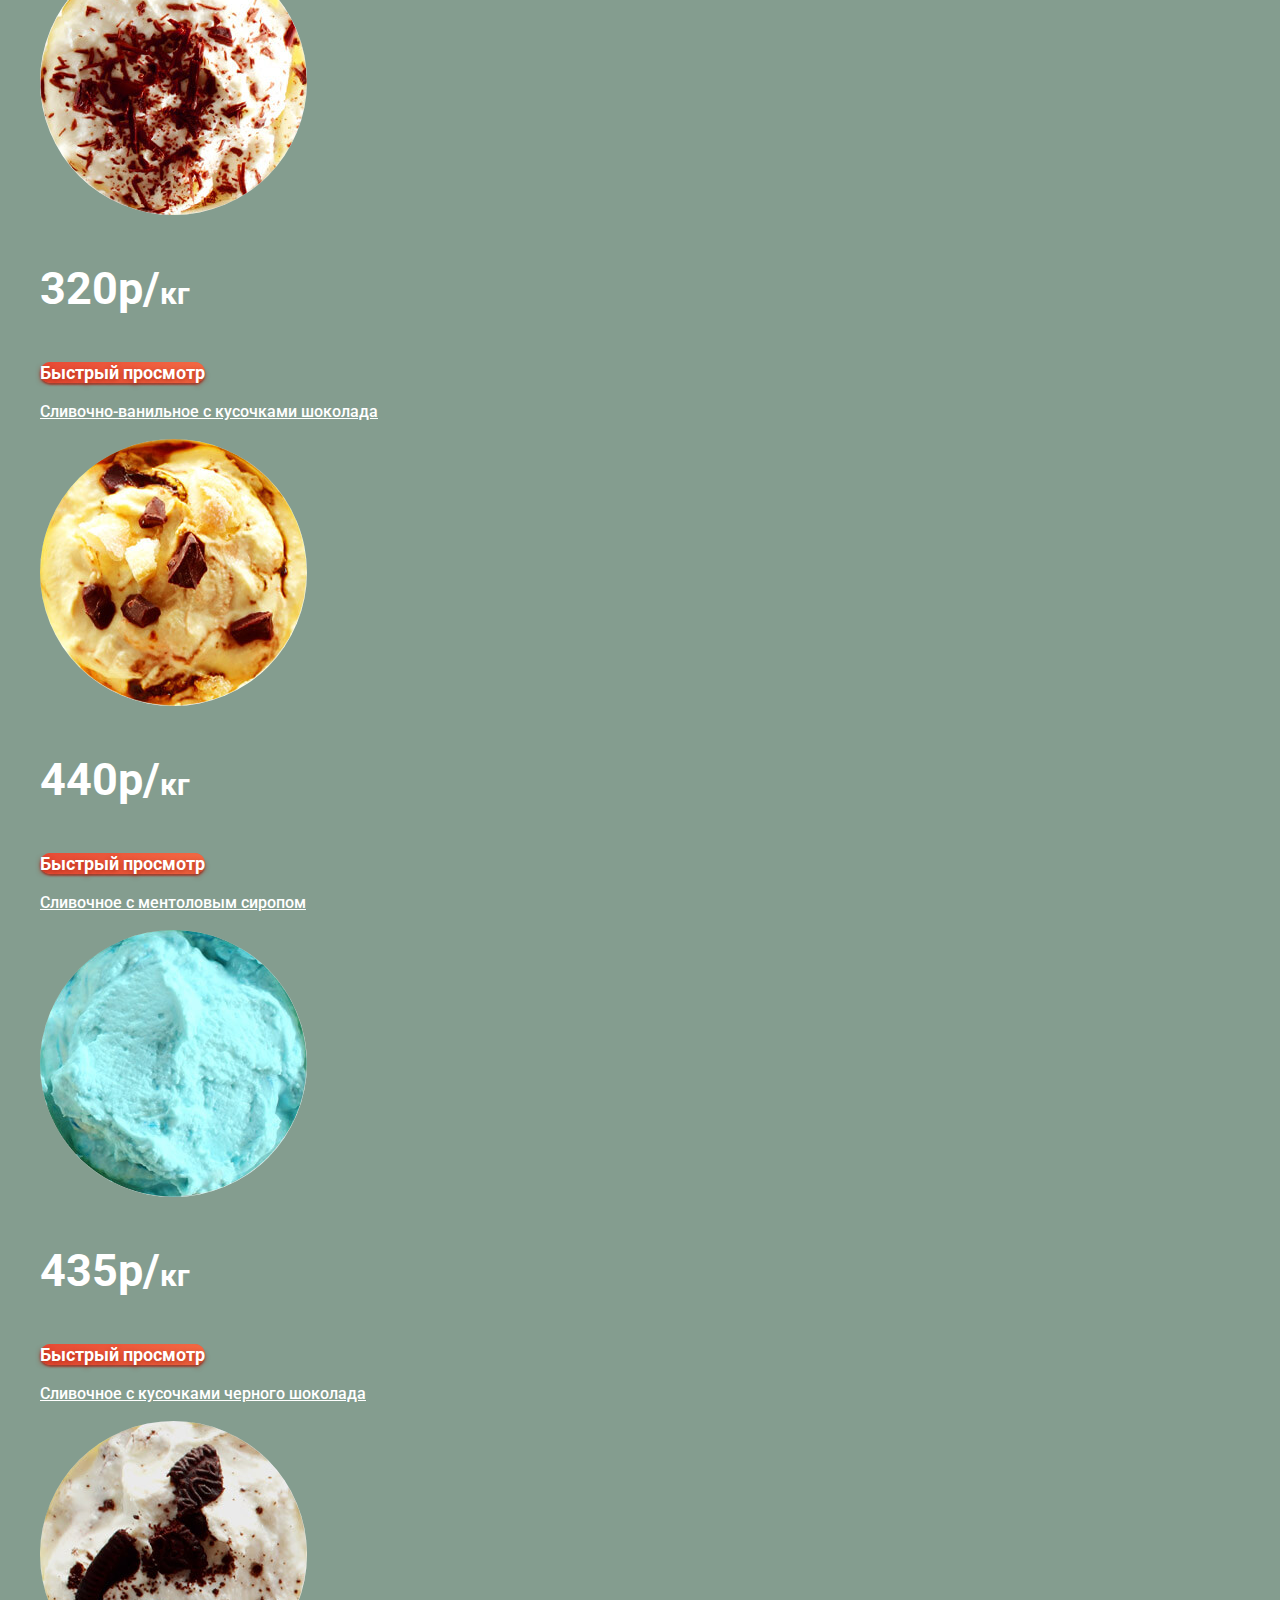
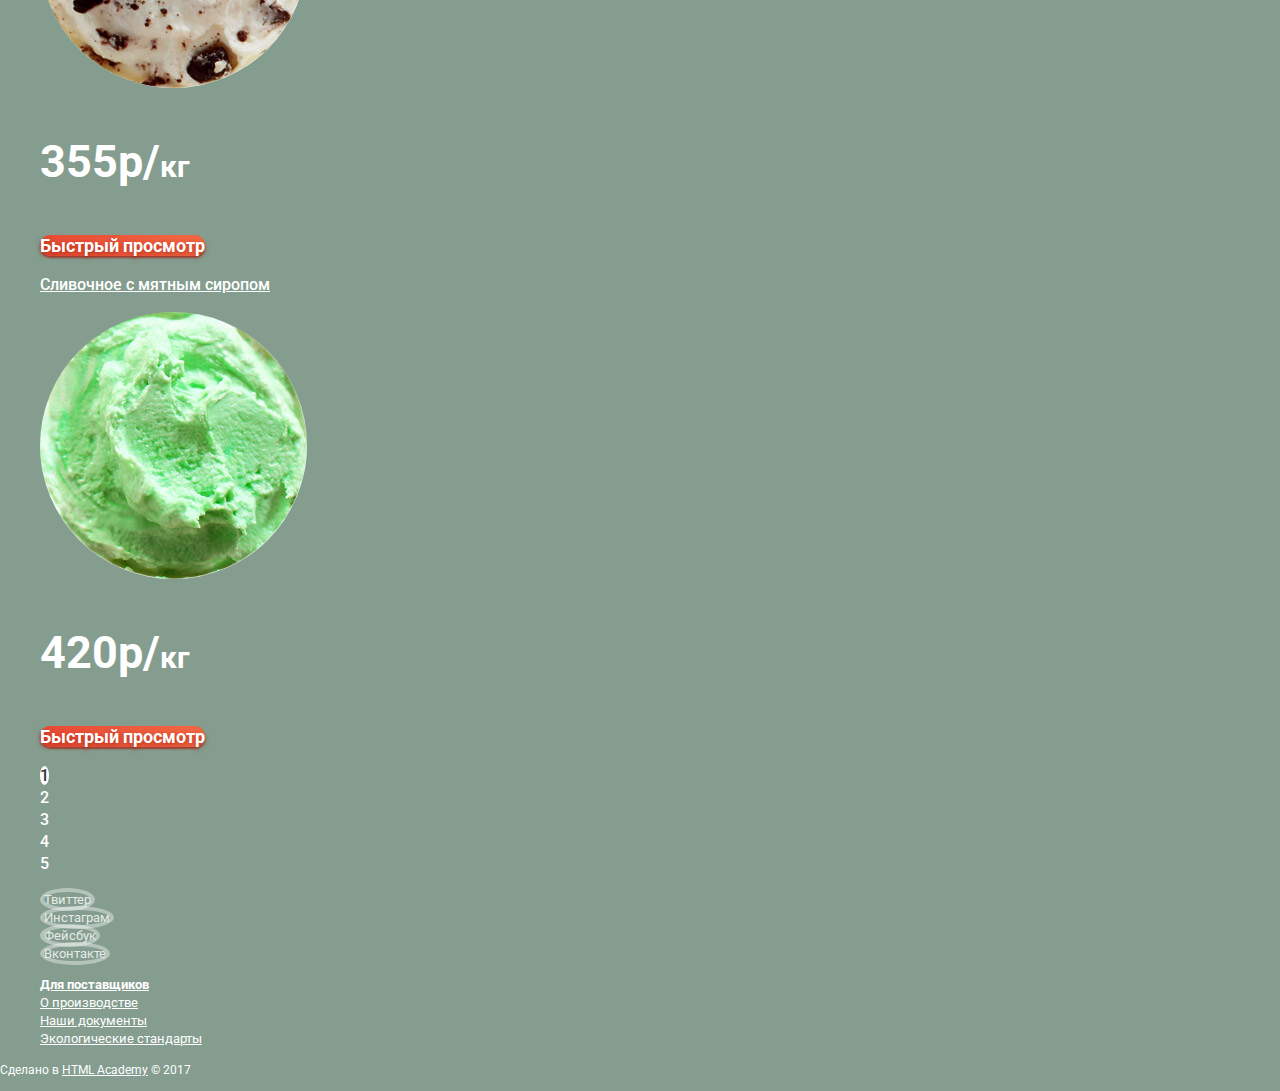
==== commit 22c76250: "Добавляет базовую стилизацию" ====
--- a/catalog.html
+++ b/catalog.html
@@ -15,37 +15,37 @@
           <img src="img/logo.svg" width="154" height="64" alt="Логотип магазина мороженого «Глэйси»">
         </a>
         <ul class="site-navigation">
-          <li class="site-navigation-item site-navigation-current">
-            <a href="#">Каталог</a>
+          <li>
+            <a class="site-navigation-link site-navigation-current" href="#">Каталог</a>
             <ul class="sub-navigation">
-              <li class="sub-navigation-item">
+              <li class="sub-navigation-new">
                 Новинки
               </li>
-              <li class="sub-navigation-item">
-                <a href="catalog.html">Сливочное</a>
-              </li>
-              <li class="sub-navigation-item">
-                <a href="#">Щербеты</a>
-              </li>
-              <li class="sub-navigation-item">
-                <a href="#">Фруктовый лед</a>
-              </li>
-              <li class="sub-navigation-item">
-                <a href="#">Мелорин</a>
+              <li>
+                <a class="sub-navigation-link sub-navigation-current" href="catalog.html">Сливочное</a>
+              </li>
+              <li>
+                <a class="sub-navigation-link" href="#">Щербеты</a>
+              </li>
+              <li>
+                <a class="sub-navigation-link" href="#">Фруктовый лед</a>
+              </li>
+              <li>
+                <a class="sub-navigation-link"href="#">Мелорин</a>
               </li>
             </ul>
           </li>
-          <li class="site-navigation-item">
-            <a href="#">Доставка и оплата</a>
-          </li>
-          <li class="site-navigation-item">
-            <a href="#">О компании</a>
+          <li>
+            <a class="site-navigation-link" href="#">Доставка и оплата</a>
+          </li>
+          <li>
+            <a class="site-navigation-link" href="#">О компании</a>
           </li>
         </ul>
 
         <ul class="user-navigation">
           <li class="search-link">
-            <a href="#" class="search-link-trigger">Поиск</a>
+            <a href="#" class="dark user-navigation-link search-link-trigger">Поиск</a>
             <div class="search-link-tooltip">
               <h2 class="visually-hidden">Поиск по сайту</h2>
               <form class="form search-form" action="https://echo.htmlacademy.ru" method="post">
@@ -56,7 +56,7 @@
             </div>
           </li>
           <li class="login-link">
-            <a href="#" class="login-link-trigger">Вход</a>
+            <a href="#" class="user-navigation-link login-link-trigger">Вход</a>
             <div class="login-link-tooltip">
               <h2 class="visually-hidden">Личный кабинет</h2>
               <form class="form login-form" action="https://echo.htmlacademy.ru" method="post">
@@ -65,15 +65,15 @@
                 <label class="form-label visually-hidden" for="user-password">Пароль</label>
                 <input class="form-input-field" id="user-password" type="password" name="password" placeholder="Пароль">
                 <p class="login-form-links">
-                  <a href="#">Забыли пароль?</a>
-                  <a href="#">Новая регистрация</a>
+                  <a class="dark" href="#">Забыли пароль?</a>
+                  <a class="dark" href="#">Новая регистрация</a>
                 </p>
                 <button class="button" type="submit">Войти</button>
               </form>
             </div>
           </li>
           <li class="basket-link">
-            <a href="#" class="basket-link-trigger">2 товара</a>
+            <a href="#" class="user-navigation-link basket-link-trigger">2 товара</a>
             <div class="basket-link-tooltip">
               <h2 class="visually-hidden">Корзина товаров</h2>
               <table class="basket-table">
@@ -87,7 +87,7 @@
                     </a>
                   </td>
                   <td class="basket-item-title">
-                    <a href="#">Пломбир с апельсиновым джемом</a>
+                    <a class="dark" href="#">Пломбир с апельсиновым джемом</a>
                   </td>
                   <td class="basket-item-count">
                     1,5кг x <span>200 руб.</span>
@@ -106,7 +106,7 @@
                     </a>
                   </td>
                   <td class="basket-item-title">
-                    <a href="#">Клубничный пломбир с присыпкой из белого шоколада</a>
+                    <a class="dark" href="#">Клубничный пломбир с присыпкой из белого шоколада</a>
                   </td>
                   <td class="basket-item-count">
                     1,5кг x <span>300 руб.</span>
@@ -136,10 +136,10 @@
 
       <ul class="breadcrumbs">
         <li>
-          <a href="index.html">Главная</a>
+          <a class="light" href="index.html">Главная</a>
         </li>
         <li>
-          <a href="#">Каталог</a>
+          <a class="light" href="#">Каталог</a>
         </li>
         <li class="breadcrumbs-current">
           Сливочное
@@ -148,7 +148,7 @@
 
       <section class="filters">
         <h2 class="visually-hidden">Фильтр товаров</h2>
-        <form class="form form-filter" method="get" action="https://echo.htmlacademy.ru">
+        <form class="form-filter" method="get" action="https://echo.htmlacademy.ru">
           <fieldset>
             <legend>Сортировка:</legend>
             <select name="sort">
@@ -195,7 +195,7 @@
 
         <ul class="catalog-list">
           <li class="catalog-item">
-            <a class="catalog-item-link" href="#">
+            <a class="light catalog-item-link" href="#">
               <h3>Cливочное с апельсиновым джемом и цитрусовой стружкой</h3>
               <img src="img/product-1.jpg" width="267" height="267" alt="Cливочное с апельсиновым джемом и цитрусовой стружкой">
             </a>
@@ -203,7 +203,7 @@
             <a class="button" href="#">Быстрый просмотр</a>
           </li>
           <li class="catalog-item">
-            <a class="catalog-item-link" href="#">
+            <a class="light catalog-item-link" href="#">
               <h3>Сливочно-кофейное с кусочками шоколада</h3>
               <img src="img/product-2.jpg" width="267" height="267" alt="Сливочно-кофейное с кусочками шоколада">
             </a>
@@ -211,7 +211,7 @@
             <a class="button" href="#">Быстрый просмотр</a>
           </li>
           <li class="catalog-item">
-            <a class="catalog-item-link" href="#">
+            <a class="light catalog-item-link" href="#">
               <h3>Сливочно-клубничное с присыпкой из белого шоколада</h3>
               <img src="img/product-3.jpg" width="267" height="267" alt="Сливочно-клубничное с присыпкой из белого шоколада">
             </a>
@@ -219,7 +219,7 @@
             <a class="button" href="#">Быстрый просмотр</a>
           </li>
           <li class="catalog-item">
-            <a class="catalog-item-link" href="#">
+            <a class="light catalog-item-link" href="#">
               <h3>Сливочное крем-брюле с карамельной подливкой</h3>
               <img src="img/product-4.jpg" width="267" height="267" alt="Сливочное крем-брюле с карамельной подливкой">
             </a>
@@ -227,7 +227,7 @@
             <a class="button" href="#">Быстрый просмотр</a>
           </li>
           <li class="catalog-item">
-            <a class="catalog-item-link" href="#">
+            <a class="light catalog-item-link" href="#">
               <h3>Cливочное с брусничным джемом</h3>
               <img src="img/product-5.jpg" width="267" height="267" alt="Cливочное с брусничным джемом">
             </a>
@@ -235,7 +235,7 @@
             <a class="button" href="#">Быстрый просмотр</a>
           </li>
           <li class="catalog-item">
-            <a class="catalog-item-link" href="#">
+            <a class="light catalog-item-link" href="#">
               <h3>Cливочно-черничное с цельными ягодами черники</h3>
               <img src="img/product-6.jpg" width="267" height="267" alt="Cливочно-черничное с цельными ягодами черники">
             </a>
@@ -243,7 +243,7 @@
             <a class="button" href="#">Быстрый просмотр</a>
           </li>
           <li class="catalog-item">
-            <a class="catalog-item-link" href="#">
+            <a class="light catalog-item-link" href="#">
               <h3>Cливочно-лимонное с карамельной присыпкой</h3>
               <img src="img/product-7.jpg" width="267" height="267" alt="Cливочно-лимонное с карамельной присыпкой">
             </a>
@@ -251,7 +251,7 @@
             <a class="button" href="#">Быстрый просмотр</a>
           </li>
           <li class="catalog-item">
-            <a class="catalog-item-link" href="#">
+            <a class="light catalog-item-link" href="#">
               <h3>Cливочное с шоколадной стружкой</h3>
               <img src="img/product-8.jpg" width="267" height="267" alt="Cливочное с шоколадной стружкой">
             </a>
@@ -259,7 +259,7 @@
             <a class="button" href="#">Быстрый просмотр</a>
           </li>
           <li class="catalog-item">
-            <a class="catalog-item-link" href="#">
+            <a class="light catalog-item-link" href="#">
               <h3>Cливочно-ванильное с кусочками шоколада</h3>
               <img src="img/product-9.jpg" width="267" height="267" alt="Cливочно-ванильное с кусочками шоколада">
             </a>
@@ -267,7 +267,7 @@
             <a class="button" href="#">Быстрый просмотр</a>
           </li>
           <li class="catalog-item">
-            <a class="catalog-item-link" href="#">
+            <a class="light catalog-item-link" href="#">
               <h3>Cливочное с ментоловым сиропом</h3>
               <img src="img/product-10.jpg" width="267" height="267" alt="Cливочное с ментоловым сиропом">
             </a>
@@ -275,7 +275,7 @@
             <a class="button" href="#">Быстрый просмотр</a>
           </li>
           <li class="catalog-item">
-            <a class="catalog-item-link" href="#">
+            <a class="light catalog-item-link" href="#">
               <h3>Cливочное с кусочками черного шоколада</h3>
               <img src="img/product-11.jpg" width="267" height="267" alt="Cливочное с кусочками черного шоколада">
             </a>
@@ -283,7 +283,7 @@
             <a class="button" href="#">Быстрый просмотр</a>
           </li>
           <li class="catalog-item">
-            <a class="catalog-item-link" href="#">
+            <a class="light catalog-item-link" href="#">
               <h3>Cливочное с мятным сиропом</h3>
               <img src="img/product-12.jpg" width="267" height="267" alt="Cливочное с мятным сиропом">
             </a>
@@ -332,21 +332,21 @@
       <div class="footer-info">
         <ul>
           <li>
-            <a href="#"><b>Для поставщиков</b></a>
-          </li>
-          <li>
-            <a href="#">О производстве</a>
-          </li>
-          <li>
-            <a href="#">Наши документы</a>
-          </li>
-          <li>
-            <a href="#">Экологические стандарты</a>
+            <a class="light" href="#"><b>Для поставщиков</b></a>
+          </li>
+          <li>
+            <a class="light" href="#">О производстве</a>
+          </li>
+          <li>
+            <a class="light" href="#">Наши документы</a>
+          </li>
+          <li>
+            <a class="light" href="#">Экологические стандарты</a>
           </li>
         </ul>
       </div>
 
-      <p class="footer-copyright">Сделано в <a href="https://htmlacademy.ru/intensive/htmlcss">HTML Academy</a> © 2017</p>
+      <p class="footer-copyright">Сделано в <a class="light" href="https://htmlacademy.ru/intensive/htmlcss">HTML Academy</a> © 2017</p>
     </footer>
   </body>
 </html>--- a/css/style.css
+++ b/css/style.css
@@ -35,14 +35,509 @@
 
 .button:hover,
 .button:focus {
-  opacity: 0,2;
-  box-shadow: 0px 2px 2px 0px rgba(172, 16, 0, 0.004);
+  background-color:transparent;
+  background-image: linear-gradient(
+   90deg, 
+   rgba(231, 74, 53, 0.8) 0%, 
+   rgba(242, 104, 67, 0.8) 100%
+  );
+  box-shadow: 0px 2px 2px 0px #ac1000;
 }
 
 .button:active {
-  opacity: 0,7;
-  box-shadow: inset 0px 2px 2px 0px rgba(148, 39, 24, 0.004);
-}
-
-
-
+  background-color:transparent;
+  background-image: linear-gradient(
+   90deg, 
+   rgba(231, 74, 53, 0.93) 0%, 
+   rgba(242, 104, 67, 0.93) 100%
+  );
+  box-shadow: inset 0px 2px 2px 0px #942718;
+}
+
+a.light {
+  color:#ffffff;
+}
+
+a.light:hover,
+a.light:focus,
+a.light:active {
+  color: #ffbc9e;
+}
+
+a.dark{
+  color:#323232;
+}
+
+a.dark:hover,
+a.dark:focus,
+a.dark:active {
+  color: #e84d37;
+}
+
+.site-navigation {
+  list-style: none;
+  font-size:16px;
+  font-weight: 700;
+  line-height: 18px;
+}
+
+.site-navigation-link {
+  color:#ffffff;
+}
+
+.site-navigation-link:hover,
+.site-navigation-link:hover {
+  color:#333333;
+  text-decoration: none;
+
+  background-color:#ffffff;
+  border-radius:16px;
+}
+
+.site-navigation-link:active {
+  background-color:#ededed;
+  box-shadow: inset 0px 2px 1px 0px #696969;
+}
+
+.site-navigation-current {
+  background-color:#d07058;
+  border-radius:16px;
+}
+
+.sub-navigation {
+  list-style: none;
+  font-size:14px;
+  line-height: 16px;
+  background-color:#ffffff;
+  color:#333333;
+}
+
+.sub-navigation-link {
+  color:#333333;
+  font-weight: 400;
+  text-decoration: none; 
+}
+
+.sub-navigation-link:hover,
+.sub-navigation-link:focus {
+  background-color:#fbded7;
+}
+
+.sub-navigation-link:active {
+  background-color:#f6b5a5;
+}
+
+.sub-navigation-current {
+  background-color:#d07058;
+}
+
+.user-navigation {
+  list-style: none;
+  font-size:14px;
+  line-height: 16px;
+}
+
+.user-navigation li {
+  color: #323232;
+  background-color: #f8f7f4;
+}
+
+.user-navigation-link {
+  text-decoration:none;
+  border-radius:16px;
+  background-color: rgba(255, 255, 255, 0.2);
+}
+
+.user-navigation-link:hover,
+.user-navigation-link:focus,
+.user-navigation-link:active {
+  color:#323232;
+  background-color:#f8f7f4;
+}
+
+.form {
+  background-color:#f8f7f4;
+  font-size: 14px;
+  font-weight: 400;
+  line-height: 24px;
+  color:#323232;
+}
+
+.form input[type="search"],
+.form input[type="text"],
+.form input[type="password"],
+.form input[type="email"],
+.form textarea {
+  font:inherit;
+  color:#999999;
+  background-color:#ffffff;
+  border:1px solid #999999;
+  border-radius: 3px;
+}
+
+.form input[type="search"]:hover,
+.form input[type="text"]:hover,
+.form input[type="password"]:hover,
+.form input[type="email"]:hover,
+.form textarea:hover {
+  border:2px solid #999999;
+}
+
+.form input[type="search"]:focus,
+.form input[type="text"]:focus,
+.form input[type="password"]:focus,
+.form input[type="email"]:focus,
+.form textarea:focus {
+  border:2px solid #8fbdec;
+}
+
+.login-form-links a{
+  font-size:13px;
+}
+
+.basket-table {
+  font-size:13px;
+  font-weight: 400;
+  line-height: 16px;
+}
+
+.basket-item-image img {
+  border-radius:50%;
+}
+
+.basket-item-title a {
+  text-decoration: none;
+}
+
+.basket-item-count span {
+  color:#999999;
+}
+
+.basket-price-total {
+  font-size:15px;
+  line-height: 18px;
+}
+
+.header-contacts  {
+  font-weight: 700;
+}
+
+.header-contacts .timetable {
+  font-size: 14px;
+  line-height: 16px;
+}
+
+.header-contacts .phone {
+  font-size:22px;
+}
+
+.slides:first-child{
+  background-color: #849d8f;
+  background-image: url("../img/slide-1.png");
+  background-position: top center;
+  background-repeat: no-repeat;
+}
+
+.slides:nth-child(2){
+  background-color: #9dacbc;
+  background-image: url("../img/slide-2.png");
+  background-position: top center;
+  background-repeat: no-repeat;
+}
+
+.slides:last-child {
+  background-color: #b6a39c;
+  background-image: url("../img/slide-3.png");
+  background-position: top center;
+  background-repeat: no-repeat;
+}
+
+.slide h2 {
+  font-size: 60px;
+  font-weight: 700;
+  line-height: 60px;
+}
+
+.slide-button {
+  font-size: 32px;
+  line-height: 44px;
+} 
+
+.slider-controls {
+  list-style:none;
+}
+
+.control-bullet {
+  color:#ffffff;
+
+  background-color: transparent;
+  border: 2px solid #ffffff;
+
+  border-radius: 50%;
+}
+
+.control-bullet:hover,
+.control-bullet:focus {  
+  background-color: rgba(255, 255, 255, 0.6);
+}
+
+.control-bullet-current button,
+.control-bullet:active {
+  background-color: #ffffff;
+  border: 2px solid #ffffff;
+}
+
+.banner-list {
+  list-style: none;
+}
+
+.banner-item:first-child {
+  background-color: #73172b;
+  background-image: url("../img/banner-raspberry.jpg");
+
+  border-radius: 11px;
+}
+
+.banner-item:last-child {
+  background-color: #3a2217;
+  background-image: url("../img/banner-chocolate.jpg");
+
+  border-radius: 11px;
+}
+
+.catalog-list {
+  list-style: none;
+}
+
+.catalog-item:hover,
+.catalog-item:focus {
+  background-color: rgba(255, 255, 255, 0.2);
+  border-radius: 4px;
+}
+
+.catalog-item h3{
+  font-size: 16px;
+  font-weight: 500;
+  line-height: 22px;
+}
+
+.catalog-item img {
+  border-radius: 50%;
+}
+
+.catalog-item-price {
+  font-size: 45px;
+  font-weight: 700;
+  line-height: 45px;
+}
+
+.catalog-item-price span {
+  font-size:30px;
+}
+
+.features {
+  color:#323232;
+
+  background-color: #eadcbe;
+  background-image: url("../img/pattern-wafer.jpg");
+  background-repeat: repeat-x;
+
+  border-radius: 15px;
+}
+
+.features .features-title {
+  font-size: 24px;
+  line-height: 30px;
+}
+
+.features-list {
+  list-style: none;
+}
+
+.new-post {
+  background-color: #ffffff;
+  background-image: url("../img/new-postjpg");
+
+  color:#323232;
+  border-radius: 11px;
+}
+
+.new-post a {
+  font-size: 24px;
+  font-weight: 700;
+  line-height: 30px;
+}
+
+.subscribe-block {
+  background-color:#f8f7f4;
+  background-image: repeating-linear-gradient(
+    135deg, 
+    #92cdff,
+    #92cdff 5px,
+    #f8f7f4 5px, 
+    #f8f7f4 10px, 
+    #fe9e90 10px, 
+    #fe9e90 15px
+  );
+  color:#5a5a5a;
+  border-radius: 11px;
+}
+
+.subscribe-block .wrap {
+  background-color:#f8f7f4;
+  border-radius: 11px;
+  }
+
+.contacts {
+  color:#323232;
+  background-color: #e9e1c2; 
+  background-image: url("../img/map-pin.png");
+  border-radius: 11px;
+}
+
+.contacts-info {
+  font-size: 14px;
+  font-weight: 400;
+  line-height: 20px;
+
+  color:#323232;
+  background-color:#fdfefe;
+  border-radius: 10px;
+}
+
+.contacts-info b {
+  font-size: 18px;
+  line-height: 24px;
+}
+
+.page-title {
+  font-size: 35px;
+  font-weight: 700;
+  line-height: 41px;
+}
+
+.breadcrumbs {
+  list-style: none;
+  font-size: 14px;
+  font-weight: 400;
+  line-height: 16px;
+}
+
+.form-filter {
+  font-size: 16px;
+  line-height: 18px;
+}
+
+.form-filter fieldset {
+  border: none;
+  background-color: rgba(255, 255, 255, 0.2);
+  border-radius: 18px;
+}
+
+.form-filter legend {
+  font-size: 14px;
+  line-height: 18px;
+}
+
+.form-filter select,
+.form-filter input {
+  font:inherit;
+}
+
+.form-filter select:hover + label,
+.form-filter select:focus + label {
+  color:#323232;
+}
+
+.filter-button {
+   color: #ffffff;
+
+   border: 2px solid #ffffff;
+   border-radius: 18px;
+   background-color: rgba(255, 255, 255, 0.2);
+}
+
+.filter-button:hover,
+.filter-button:focus {
+   color:#323232;
+   background-color: #ffffff;
+}
+
+.filter-button:active {
+   color:#323232;
+   background-color: #ffffff;
+   border:none;
+   box-shadow: inset 0px 2px 1px 0px #7d7d7d;
+}
+
+.pagination-list {
+  list-style:none;
+}
+
+.pagination-item a {
+  font-size:16px;
+  line-height: 18px;
+  color:#ffffff;
+  text-decoration: none;
+}
+
+.pagination-item a:hover,
+.pagination-item a:focus {
+  background-color: rgba(255, 255, 255, 0.2);
+  border-radius: 50%;
+}
+
+.pagination-item-current a,
+.pagination-item a:active {
+  color:#323232;
+  background-color:#ffffff;
+  border-radius:50%;
+}
+
+.main-footer {
+  font-size: 13px;
+  font-weight: 400;
+  line-height: 18px;
+}
+
+.footer-social ul {
+  list-style: none;
+}
+
+.social-button {
+  color:#ffffff;
+  text-decoration:none;
+
+  border: 4px solid rgba(255, 255, 255, 0.5);
+  opacity: 0.8;
+  border-radius: 50%;
+}
+
+.social-button:hover,
+.social-button:focus {
+  opacity:1;
+}
+
+.social-button:active {
+  opacity: 1;
+  box-shadow: inset 0px 2px 1px #888888;
+}
+
+.footer-info ul {
+  list-style: none;
+}
+
+
+.footer-copyright {
+  font-size: 12px;
+}
+
+.modal {
+  color: #323232;
+  background-color: #f8f7f4;
+}
+
+.modal p {
+  font-size: 24px;
+  line-height: 28px;
+}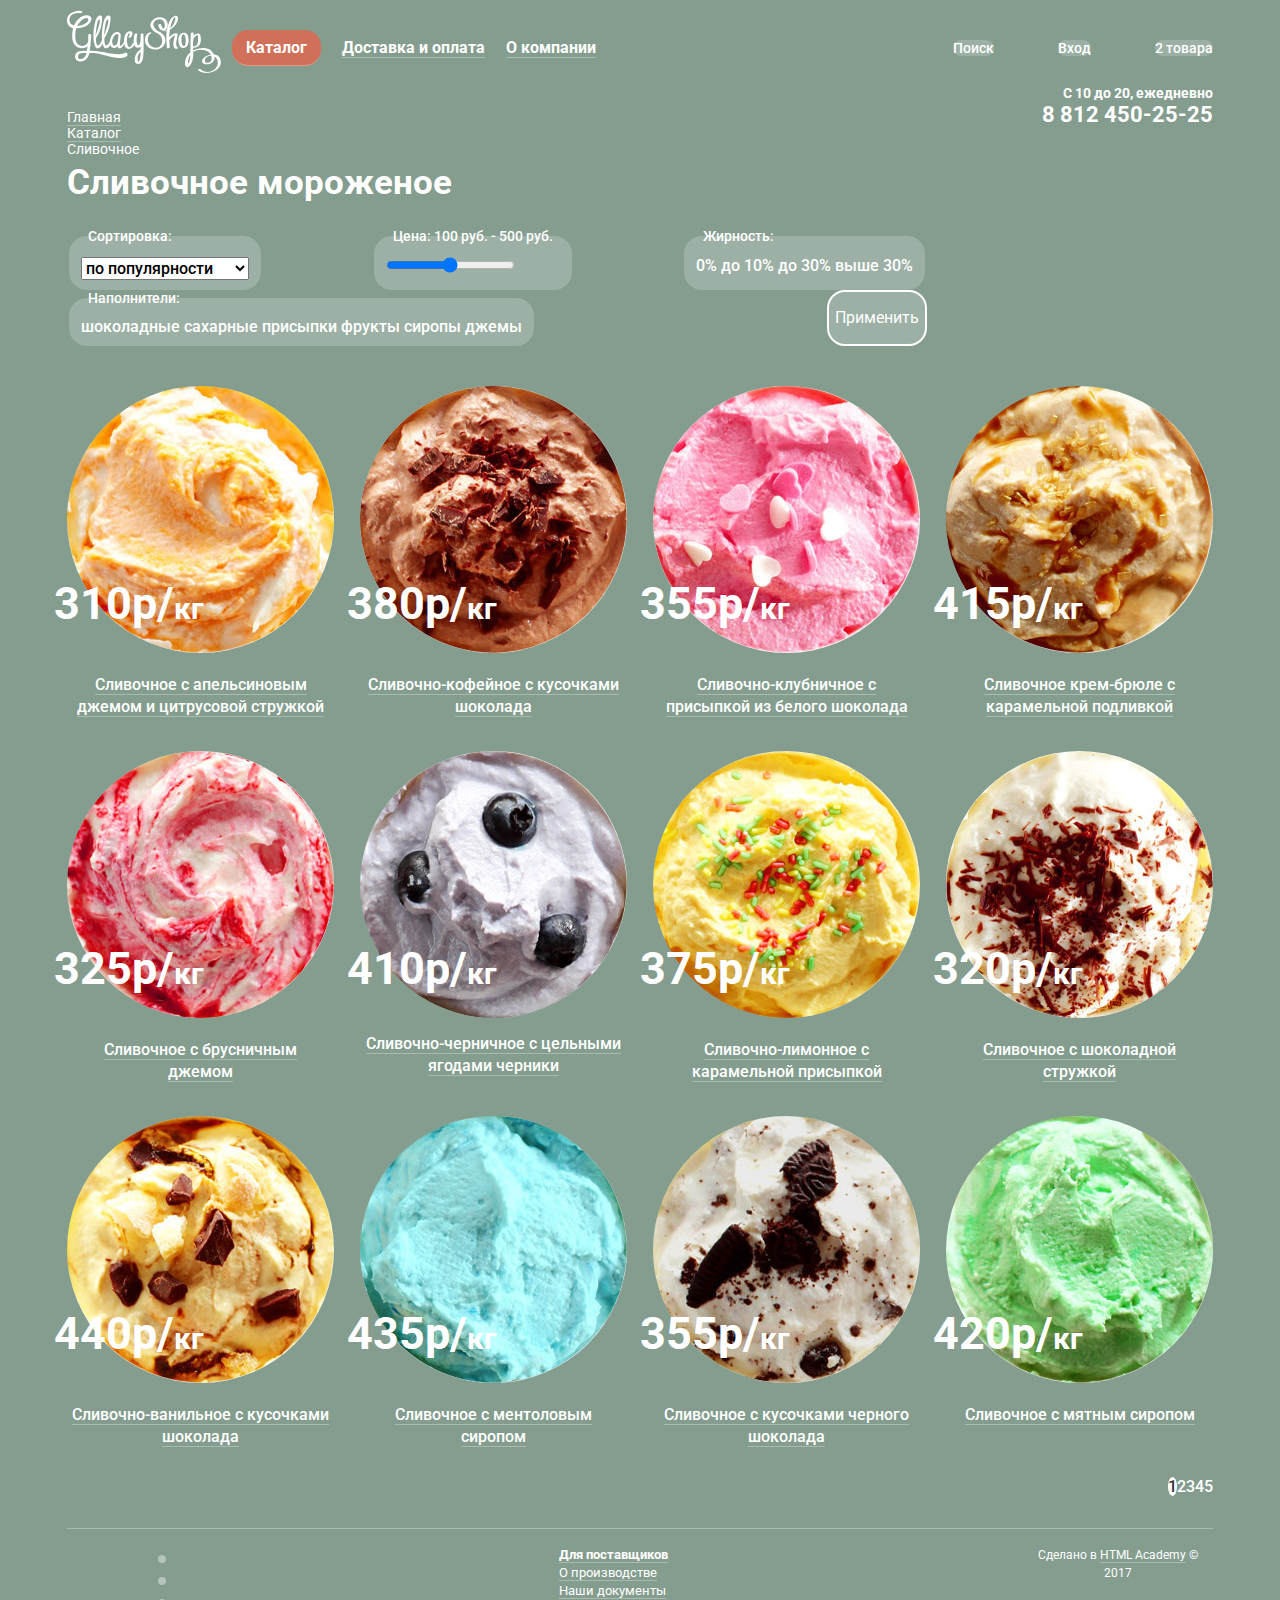
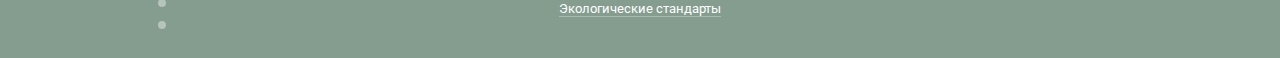
==== commit e5169f4b: "Добавляет сетки" ====
--- a/catalog.html
+++ b/catalog.html
@@ -16,13 +16,13 @@
         </a>
         <ul class="site-navigation">
           <li>
-            <a class="site-navigation-link site-navigation-current" href="#">Каталог</a>
+            <a class="light-link site-navigation-link site-navigation-current" href="#">Каталог</a>
             <ul class="sub-navigation">
               <li class="sub-navigation-new">
                 Новинки
               </li>
               <li>
-                <a class="sub-navigation-link sub-navigation-current" href="catalog.html">Сливочное</a>
+                <a class="sub-navigation-link" href="catalog.html">Сливочное</a>
               </li>
               <li>
                 <a class="sub-navigation-link" href="#">Щербеты</a>
@@ -31,22 +31,22 @@
                 <a class="sub-navigation-link" href="#">Фруктовый лед</a>
               </li>
               <li>
-                <a class="sub-navigation-link"href="#">Мелорин</a>
+                <a class="sub-navigation-link" href="#">Мелорин</a>
               </li>
             </ul>
           </li>
           <li>
-            <a class="site-navigation-link" href="#">Доставка и оплата</a>
-          </li>
-          <li>
-            <a class="site-navigation-link" href="#">О компании</a>
+            <a class="light-link site-navigation-link" href="#">Доставка и оплата</a>
+          </li>
+          <li>
+            <a class="light-link site-navigation-link" href="#">О компании</a>
           </li>
         </ul>
 
         <ul class="user-navigation">
           <li class="search-link">
-            <a href="#" class="dark user-navigation-link search-link-trigger">Поиск</a>
-            <div class="search-link-tooltip">
+            <a href="#" class="user-navigation-link search-link-trigger">Поиск</a>
+            <div class="user-navigation-popup search-link-tooltip">
               <h2 class="visually-hidden">Поиск по сайту</h2>
               <form class="form search-form" action="https://echo.htmlacademy.ru" method="post">
                 <label class="form-label visually-hidden" for="user-search">Поиск</label>
@@ -57,7 +57,7 @@
           </li>
           <li class="login-link">
             <a href="#" class="user-navigation-link login-link-trigger">Вход</a>
-            <div class="login-link-tooltip">
+            <div class="user-navigation-popup login-link-tooltip">
               <h2 class="visually-hidden">Личный кабинет</h2>
               <form class="form login-form" action="https://echo.htmlacademy.ru" method="post">
                 <label class="form-label visually-hidden" for="user-login">Электронная почта</label>
@@ -65,8 +65,8 @@
                 <label class="form-label visually-hidden" for="user-password">Пароль</label>
                 <input class="form-input-field" id="user-password" type="password" name="password" placeholder="Пароль">
                 <p class="login-form-links">
-                  <a class="dark" href="#">Забыли пароль?</a>
-                  <a class="dark" href="#">Новая регистрация</a>
+                  <a class=".dark-link" href="#">Забыли пароль?</a>
+                  <a class=".dark-link" href="#">Новая регистрация</a>
                 </p>
                 <button class="button" type="submit">Войти</button>
               </form>
@@ -74,7 +74,7 @@
           </li>
           <li class="basket-link">
             <a href="#" class="user-navigation-link basket-link-trigger">2 товара</a>
-            <div class="basket-link-tooltip">
+            <div class="user-navigation-popup basket-link-tooltip">
               <h2 class="visually-hidden">Корзина товаров</h2>
               <table class="basket-table">
                 <tr class="basket-item">
@@ -87,7 +87,7 @@
                     </a>
                   </td>
                   <td class="basket-item-title">
-                    <a class="dark" href="#">Пломбир с апельсиновым джемом</a>
+                    <a class=".dark-link" href="#">Пломбир с апельсиновым джемом</a>
                   </td>
                   <td class="basket-item-count">
                     1,5кг x <span>200 руб.</span>
@@ -106,7 +106,7 @@
                     </a>
                   </td>
                   <td class="basket-item-title">
-                    <a class="dark" href="#">Клубничный пломбир с присыпкой из белого шоколада</a>
+                    <a class=".dark-link" href="#">Клубничный пломбир с присыпкой из белого шоколада</a>
                   </td>
                   <td class="basket-item-count">
                     1,5кг x <span>300 руб.</span>
@@ -123,230 +123,214 @@
             </div>
           </li>
         </ul>
-
-        <div class="header-contacts">
-          <p class="timetable">С 10 до 20, ежедневно</p>
-          <p class= "phone">8 812 450-25-25</p>
+      </nav>
+
+      <div class="header-contacts">
+        <p>С 10 до 20, ежедневно</p>
+        <p>8 812 450-25-25</p>
+      </div>
+    </header>
+
+    <main>
+      <div class="catalog-page">
+        <div class="container">
+          <h1 class="page-title">Сливочное мороженое</h1>
+
+          <ul class="breadcrumbs">
+            <li>
+              <a class="light-link" href="index.html">Главная</a>
+            </li>
+            <li>
+              <a class="light-link" href="#">Каталог</a>
+            </li>
+            <li class="breadcrumbs-current">
+              Сливочное
+            </li>
+          </ul>
+
+          <section class="filters">
+            <h2 class="visually-hidden">Фильтр товаров</h2>
+            <form class="form-filter" method="get" action="https://echo.htmlacademy.ru">
+              <fieldset>
+                <legend>Сортировка:</legend>
+                <select name="sort">
+                  <option class="form-label-filter" value="popular">по популярности</option>
+                  <option class="form-label-filter" value="cheap">сначала недорогие</option>
+                  <option class="form-label-filter" value="expensive">сначала дорогие</option>
+                  <option class="form-label-filter" value="fat">по жирности</option>
+                </select>
+              </fieldset>
+              <fieldset>
+                <legend>Цена: 100 руб. - 500 руб.</legend>
+                <input class="form-input-range" type="range" min="100" max="500">
+              </fieldset>
+              <fieldset>
+                <legend>Жирность:</legend>
+                <input class="visually-hidden form-input form-input-radio" id="0" type="radio" name="fat" value="0">
+                <label class="form-label-filter" for="0">0%</label>
+                <input class="visually-hidden form-input form-input-radio" id="<=10" type="radio" name="fat" value="<=10" checked>
+                <label class="form-label-filter" for="<=10">до 10%</label>
+                <input class="visually-hidden form-input form-input-radio" id="<=30" type="radio" name="fat" value="<=30">
+                <label class="form-label-filter" for="<=30">до 30%</label>
+                <input class="visually-hidden form-input form-input-radio" id=">30" type="radio" name="fat" value=">30">
+                <label class="form-label-filter" for=">30">выше 30%</label>
+              </fieldset>
+              <fieldset>
+                <legend>Наполнители:</legend>
+                <input class="visually-hidden form-input form-input-checkbox" id="chocolate" type="checkbox" name="chocolate" checked>
+                <label class="form-label-filter" for="chocolate">шоколадные</label>
+                <input class="visually-hidden form-input form-input-checkbox" id="sugar" type="checkbox" name="sugar" checked>
+                <label class="form-label-filter" for="sugar">сахарные присыпки</label>
+                <input class="visually-hidden form-input form-input-checkbox" id="fruit" type="checkbox" name="fruit">
+                <label class="form-label-filter" for="fruit">фрукты</label>
+                <input class="visually-hidden form-input form-input-checkbox" id="syrop" type="checkbox" name="syrop">
+                <label class="form-label-filter" for="syrop">сиропы</label>
+                <input class="visually-hidden form-input form-input-checkbox" id="jam" type="checkbox" name="jam">
+                <label class="form-label-filter" for="jam">джемы</label>          
+              </fieldset>
+              <button type="submit" class="filter-button">Применить</button>
+            </form>
+          </section>
         </div>
-      </nav>
-    </header>
-
-    <main class="container">
-      <h1 class="page-title">Сливочное мороженое</h1>
-
-      <ul class="breadcrumbs">
-        <li>
-          <a class="light" href="index.html">Главная</a>
-        </li>
-        <li>
-          <a class="light" href="#">Каталог</a>
-        </li>
-        <li class="breadcrumbs-current">
-          Сливочное
-        </li>
-      </ul>
-
-      <section class="filters">
-        <h2 class="visually-hidden">Фильтр товаров</h2>
-        <form class="form-filter" method="get" action="https://echo.htmlacademy.ru">
-          <fieldset>
-            <legend>Сортировка:</legend>
-            <select name="sort">
-              <option class="form-label-filter" value="popular">по популярности</option>
-              <option class="form-label-filter" value="cheap">сначала недорогие</option>
-              <option class="form-label-filter" value="expensive">сначала дорогие</option>
-              <option class="form-label-filter" value="fat">по жирности</option>
-            </select>
-          </fieldset>
-          <fieldset>
-            <legend>Цена: 100 руб. - 500 руб.</legend>
-            <input class="form-input-range" type="range" min="100" max="500">
-          </fieldset>
-          <fieldset>
-            <legend>Жирность:</legend>
-            <input class="visually-hidden form-input form-input-radio" id="0" type="radio" name="fat" value="0">
-            <label class="form-label-filter" for="0">0%</label>
-            <input class="visually-hidden form-input form-input-radio" id="<=10" type="radio" name="fat" value="<=10" checked>
-            <label class="form-label-filter" for="<=10">до 10%</label>
-            <input class="visually-hidden form-input form-input-radio" id="<=30" type="radio" name="fat" value="<=30">
-            <label class="form-label-filter" for="<=30">до 30%</label>
-            <input class="visually-hidden form-input form-input-radio" id=">30" type="radio" name="fat" value=">30">
-            <label class="form-label-filter" for=">30">выше 30%</label>
-          </fieldset>
-          <fieldset>
-            <legend>Наполнители:</legend>
-            <input class="visually-hidden form-input form-input-checkbox" id="chocolate" type="checkbox" name="chocolate" checked>
-            <label class="form-label-filter" for="chocolate">шоколадные</label>
-            <input class="visually-hidden form-input form-input-checkbox" id="sugar" type="checkbox" name="sugar" checked>
-            <label class="form-label-filter" for="sugar">сахарные присыпки</label>
-            <input class="visually-hidden form-input form-input-checkbox" id="fruit" type="checkbox" name="fruit">
-            <label class="form-label-filter" for="fruit">фрукты</label>
-            <input class="visually-hidden form-input form-input-checkbox" id="syrop" type="checkbox" name="syrop">
-            <label class="form-label-filter" for="syrop">сиропы</label>
-            <input class="visually-hidden form-input form-input-checkbox" id="jam" type="checkbox" name="jam">
-            <label class="form-label-filter" for="jam">джемы</label>          
-          </fieldset>
-          <button type="submit" class="filter-button">Применить</button>
-         </form>
-      </section>
-
-      <section class="catalog">
-        <h2 class="visually-hidden">Список товаров</h2>
-
-        <ul class="catalog-list">
-          <li class="catalog-item">
-            <a class="light catalog-item-link" href="#">
-              <h3>Cливочное с апельсиновым джемом и цитрусовой стружкой</h3>
-              <img src="img/product-1.jpg" width="267" height="267" alt="Cливочное с апельсиновым джемом и цитрусовой стружкой">
-            </a>
-            <p class="catalog-item-price">310р/<span class="kilo">кг</span></p>
-            <a class="button" href="#">Быстрый просмотр</a>
-          </li>
-          <li class="catalog-item">
-            <a class="light catalog-item-link" href="#">
-              <h3>Сливочно-кофейное с кусочками шоколада</h3>
-              <img src="img/product-2.jpg" width="267" height="267" alt="Сливочно-кофейное с кусочками шоколада">
-            </a>
-            <p class="catalog-item-price">380р/<span class="kilo">кг</span></p>
-            <a class="button" href="#">Быстрый просмотр</a>
-          </li>
-          <li class="catalog-item">
-            <a class="light catalog-item-link" href="#">
-              <h3>Сливочно-клубничное с присыпкой из белого шоколада</h3>
-              <img src="img/product-3.jpg" width="267" height="267" alt="Сливочно-клубничное с присыпкой из белого шоколада">
-            </a>
-            <p class="catalog-item-price">355р/<span class="kilo">кг</span></p>
-            <a class="button" href="#">Быстрый просмотр</a>
-          </li>
-          <li class="catalog-item">
-            <a class="light catalog-item-link" href="#">
-              <h3>Сливочное крем-брюле с карамельной подливкой</h3>
-              <img src="img/product-4.jpg" width="267" height="267" alt="Сливочное крем-брюле с карамельной подливкой">
-            </a>
-            <p class="catalog-item-price">415р/<span class="kilo">кг</span></p>
-            <a class="button" href="#">Быстрый просмотр</a>
-          </li>
-          <li class="catalog-item">
-            <a class="light catalog-item-link" href="#">
-              <h3>Cливочное с брусничным джемом</h3>
-              <img src="img/product-5.jpg" width="267" height="267" alt="Cливочное с брусничным джемом">
-            </a>
-            <p class="catalog-item-price">325р/<span class="kilo">кг</span></p>
-            <a class="button" href="#">Быстрый просмотр</a>
-          </li>
-          <li class="catalog-item">
-            <a class="light catalog-item-link" href="#">
-              <h3>Cливочно-черничное с цельными ягодами черники</h3>
-              <img src="img/product-6.jpg" width="267" height="267" alt="Cливочно-черничное с цельными ягодами черники">
-            </a>
-            <p class="catalog-item-price">410р/<span class="kilo">кг</span></p>
-            <a class="button" href="#">Быстрый просмотр</a>
-          </li>
-          <li class="catalog-item">
-            <a class="light catalog-item-link" href="#">
-              <h3>Cливочно-лимонное с карамельной присыпкой</h3>
-              <img src="img/product-7.jpg" width="267" height="267" alt="Cливочно-лимонное с карамельной присыпкой">
-            </a>
-            <p class="catalog-item-price">375р/<span class="kilo">кг</span></p>
-            <a class="button" href="#">Быстрый просмотр</a>
-          </li>
-          <li class="catalog-item">
-            <a class="light catalog-item-link" href="#">
-              <h3>Cливочное с шоколадной стружкой</h3>
-              <img src="img/product-8.jpg" width="267" height="267" alt="Cливочное с шоколадной стружкой">
-            </a>
-            <p class="catalog-item-price">320р/<span class="kilo">кг</span></p>
-            <a class="button" href="#">Быстрый просмотр</a>
-          </li>
-          <li class="catalog-item">
-            <a class="light catalog-item-link" href="#">
-              <h3>Cливочно-ванильное с кусочками шоколада</h3>
-              <img src="img/product-9.jpg" width="267" height="267" alt="Cливочно-ванильное с кусочками шоколада">
-            </a>
-            <p class="catalog-item-price">440р/<span class="kilo">кг</span></p>
-            <a class="button" href="#">Быстрый просмотр</a>
-          </li>
-          <li class="catalog-item">
-            <a class="light catalog-item-link" href="#">
-              <h3>Cливочное с ментоловым сиропом</h3>
-              <img src="img/product-10.jpg" width="267" height="267" alt="Cливочное с ментоловым сиропом">
-            </a>
-            <p class="catalog-item-price">435р/<span class="kilo">кг</span></p>
-            <a class="button" href="#">Быстрый просмотр</a>
-          </li>
-          <li class="catalog-item">
-            <a class="light catalog-item-link" href="#">
-              <h3>Cливочное с кусочками черного шоколада</h3>
-              <img src="img/product-11.jpg" width="267" height="267" alt="Cливочное с кусочками черного шоколада">
-            </a>
-            <p class="catalog-item-price">355р/<span class="kilo">кг</span></p>
-            <a class="button" href="#">Быстрый просмотр</a>
-          </li>
-          <li class="catalog-item">
-            <a class="light catalog-item-link" href="#">
-              <h3>Cливочное с мятным сиропом</h3>
-              <img src="img/product-12.jpg" width="267" height="267" alt="Cливочное с мятным сиропом">
-            </a>
-            <p class="catalog-item-price">420р/<span class="kilo">кг</span></p>
-            <a class="button" href="#">Быстрый просмотр</a>
-          </li>
-        </ul>
-        <ul class="pagination-list">
-          <li class="pagination-item pagination-item-current">
-            <a>1</a>
-          </li>
-          <li class="pagination-item">
-            <a href="#">2</a>
-          </li>
-          <li class="pagination-item">
-            <a href="#">3</a>
-          </li>
-          <li class="pagination-item">
-            <a href="#">4</a>
-          </li>
-          <li class="pagination-item">
-            <a href="#">5</a>
-          </li>
-        </ul>
-      </section>
+
+        <section class="catalog catalog-container">
+          <h2 class="visually-hidden">Список товаров</h2>
+
+          <ul class="catalog-list">
+            <li class="catalog-item">
+              <h3><a class="light-link catalog-item-link" href="#">Cливочное с апельсиновым джемом и цитрусовой стружкой</a></h3>
+              <a class="catalog-item-link" href="#"><img src="img/product-1.jpg" width="267" height="267" alt="Cливочное с апельсиновым джемом и цитрусовой стружкой"></a>
+              <p class="catalog-item-price">310р/<span class="kilo">кг</span></p>
+              <a class="button product-button" href="#">Быстрый просмотр</a>
+            </li>
+            <li class="catalog-item">
+              <h3><a class="light-link catalog-item-link" href="#">Сливочно-кофейное с кусочками шоколада</a></h3>
+              <a class="catalog-item-link" href="#"><img src="img/product-2.jpg" width="267" height="267" alt="Сливочно-кофейное с кусочками шоколада"></a>
+              <p class="catalog-item-price">380р/<span class="kilo">кг</span></p>
+            <a class="button product-button" href="#">Быстрый просмотр</a>
+            </li>
+            <li class="catalog-item">
+              <h3><a class="light-link catalog-item-link" href="#">Сливочно-клубничное с присыпкой из белого шоколада</a></h3>
+              <a class="catalog-item-link" href="#"><img src="img/product-3.jpg" width="267" height="267" alt="Сливочно-клубничное с присыпкой из белого шоколада"></a>
+              <p class="catalog-item-price">355р/<span class="kilo">кг</span></p>
+              <a class="button product-button" href="#">Быстрый просмотр</a>
+            </li>
+            <li class="catalog-item">
+              <h3><a class="light-link catalog-item-link" href="#">Сливочное крем-брюле с карамельной подливкой</a></h3>
+              <a class="catalog-item-link" href="#"><img src="img/product-4.jpg" width="267" height="267" alt="Сливочное крем-брюле с карамельной подливкой"></a>
+              <p class="catalog-item-price">415р/<span class="kilo">кг</span></p>
+              <a class="button product-button" href="#">Быстрый просмотр</a>
+            </li>
+            <li class="catalog-item">
+              <h3><a class="light-link catalog-item-link" href="#">Cливочное с брусничным джемом</a></h3>
+              <a class="catalog-item-link" href="#"><img src="img/product-5.jpg" width="267" height="267" alt="Cливочное с брусничным джемом"></a>
+              <p class="catalog-item-price">325р/<span class="kilo">кг</span></p>
+              <a class="button product-button" href="#">Быстрый просмотр</a>
+            </li>
+            <li class="catalog-item">
+              <h3><a class="light-link catalog-item-link" href="#">Cливочно-черничное с цельными ягодами черники</a></h3>
+              <img src="img/product-6.jpg" width="267" height="267" alt="Cливочно-черничное с цельными ягодами черники"></a>
+              <p class="catalog-item-price">410р/<span class="kilo">кг</span></p>
+              <a class="button product-button" href="#">Быстрый просмотр</a>
+            </li>
+            <li class="catalog-item">
+              <h3><a class="light-link catalog-item-link" href="#">Cливочно-лимонное с карамельной присыпкой</a></h3>
+              <a class="catalog-item-link" href="#"><img src="img/product-7.jpg" width="267" height="267" alt="Cливочно-лимонное с карамельной присыпкой"></a>
+              <p class="catalog-item-price">375р/<span class="kilo">кг</span></p>
+              <a class="button product-button" href="#">Быстрый просмотр</a>
+            </li>
+            <li class="catalog-item">
+              <h3><a class="light-link catalog-item-link" href="#">Cливочное с шоколадной стружкой</a></h3>
+              <a class="catalog-item-link" href="#"><img src="img/product-8.jpg" width="267" height="267" alt="Cливочное с шоколадной стружкой"></a>
+              <p class="catalog-item-price">320р/<span class="kilo">кг</span></p>
+              <a class="button product-button" href="#">Быстрый просмотр</a>
+            </li>
+            <li class="catalog-item">
+              <h3><a class="light-link catalog-item-link" href="#">Cливочно-ванильное с кусочками шоколада</a></h3>
+              <a class="catalog-item-link" href="#"><img src="img/product-9.jpg" width="267" height="267" alt="Cливочно-ванильное с кусочками шоколада"></a>
+              <p class="catalog-item-price">440р/<span class="kilo">кг</span></p>
+              <a class="button product-button" href="#">Быстрый просмотр</a>
+            </li>
+            <li class="catalog-item">
+              <h3><a class="light-link catalog-item-link" href="#">Cливочное с ментоловым сиропом</a></h3>
+              <a class="catalog-item-link" href="#"><img src="img/product-10.jpg" width="267" height="267" alt="Cливочное с ментоловым сиропом"></a>
+              <p class="catalog-item-price">435р/<span class="kilo">кг</span></p>
+              <a class="button product-button" href="#">Быстрый просмотр</a>
+            </li>
+            <li class="catalog-item">
+              <h3><a class="light-link catalog-item-link" href="#">Cливочное с кусочками черного шоколада</a></h3>
+              <a class="catalog-item-link" href="#"><img src="img/product-11.jpg" width="267" height="267" alt="Cливочное с кусочками черного шоколада"></a>
+              <p class="catalog-item-price">355р/<span class="kilo">кг</span></p>
+              <a class="button product-button" href="#">Быстрый просмотр</a>
+            </li>
+            <li class="catalog-item">
+              <h3><a class="light-link catalog-item-link" href="#">Cливочное с мятным сиропом</a></h3>
+              <a class="catalog-item-link" href="#"><img src="img/product-12.jpg" width="267" height="267" alt="Cливочное с мятным сиропом"></a>
+              <p class="catalog-item-price">420р/<span class="kilo">кг</span></p>
+              <a class="button product-button" href="#">Быстрый просмотр</a>
+            </li>
+          </ul>
+        </section>
+
+        <section class="page-navigation container">
+          <ul class="pagination-list">
+            <li class="pagination-item pagination-item-current">
+              <a>1</a>
+            </li>
+            <li class="pagination-item">
+              <a href="#">2</a>
+            </li>
+            <li class="pagination-item">
+              <a href="#">3</a>
+            </li>
+            <li class="pagination-item">
+              <a href="#">4</a>
+            </li>
+            <li class="pagination-item">
+              <a href="#">5</a>
+            </li>
+          </ul>
+        </nav>
+      </div>
     </main>
 
-    <footer class="main-footer container">
-      <div class="footer-social">
-        <ul>
-          <li>
-            <a class="social-button" href="#">Твиттер</a>
-          </li>
-          <li>
-            <a class="social-button" href="#">Инстаграм</a>
-          </li>
-          <li>
-            <a class="social-button" href="#">Фейсбук</a>
-          </li>
-          <li>
-            <a class="social-button" href="#">Вконтакте</a>
-          </li>
-        </ul>
+      <footer class="main-footer container">
+        <div class="footer-social">
+          <ul>
+            <li>
+              <a class="social-button" href="#">Твиттер</a>
+            </li>
+            <li>
+              <a class="social-button" href="#">Инстаграм</a>
+            </li>
+            <li>
+              <a class="social-button" href="#">Фейсбук</a>
+            </li>
+            <li>
+              <a class="social-button" href="#">Вконтакте</a>
+            </li>
+          </ul>
+        </div>
       </div> 
 
       <div class="footer-info">
         <ul>
           <li>
-            <a class="light" href="#"><b>Для поставщиков</b></a>
-          </li>
-          <li>
-            <a class="light" href="#">О производстве</a>
-          </li>
-          <li>
-            <a class="light" href="#">Наши документы</a>
-          </li>
-          <li>
-            <a class="light" href="#">Экологические стандарты</a>
+            <a class="light-link" href="#"><b>Для поставщиков</b></a>
+          </li>
+          <li>
+            <a class="light-link" href="#">О производстве</a>
+          </li>
+          <li>
+            <a class="light-link" href="#">Наши документы</a>
+          </li>
+          <li>
+            <a class="light-link" href="#">Экологические стандарты</a>
           </li>
         </ul>
       </div>
 
-      <p class="footer-copyright">Сделано в <a class="light" href="https://htmlacademy.ru/intensive/htmlcss">HTML Academy</a> © 2017</p>
+      <p class="footer-copyright">Сделано в <a class="light-link" href="https://htmlacademy.ru/intensive/htmlcss">HTML Academy</a> © 2017</p>
     </footer>
   </body>
 </html>--- a/css/style.css
+++ b/css/style.css
@@ -1,6 +1,6 @@
 body {
-  margin:0;
-  padding:0;
+  margin: 0;
+  padding: 0;
   font-family: "Roboto", "Arial", sans-serif;
   font-size: 16px;
   font-weight: 500;
@@ -11,6 +11,7 @@
 }
 
 .button {
+  padding: 13px 17px;
   font-family: "Roboto", "Arial", sans-serif;
   font-size: 18px;
   font-weight: 700;
@@ -22,145 +23,204 @@
   vertical-align: middle;
   text-decoration: none;
 
-  background-color:#ec583c;
+  background-color: #ec583c;
   background-image: linear-gradient(
     90deg, 
     #e74a35 0%, 
     #f26843 100%
   );
-  border:none;
-  border-radius: 16px;
+  border: none;
+  border-radius: 18px;
   box-shadow: 0px 2px 2px 0px rgba(172, 16, 0, 0.64);
 }
 
 .button:hover,
 .button:focus {
-  background-color:transparent;
   background-image: linear-gradient(
    90deg, 
-   rgba(231, 74, 53, 0.8) 0%, 
-   rgba(242, 104, 67, 0.8) 100%
+   #eb6e5d 0%, 
+   #f48668 100%
   );
   box-shadow: 0px 2px 2px 0px #ac1000;
 }
 
 .button:active {
-  background-color:transparent;
   background-image: linear-gradient(
    90deg, 
-   rgba(231, 74, 53, 0.93) 0%, 
-   rgba(242, 104, 67, 0.93) 100%
+   #e1613e 0%, 
+   #d64531 100%
   );
   box-shadow: inset 0px 2px 2px 0px #942718;
 }
 
-a.light {
-  color:#ffffff;
-}
-
-a.light:hover,
-a.light:focus,
-a.light:active {
+.light-link {
+  color: #ffffff;
+  text-decoration: none;
+  border-bottom: 1px solid rgba(255, 255, 255, 0.3);
+}
+
+.light-link:hover,
+.light-link:focus,
+.light-link:active {
   color: #ffbc9e;
-}
-
-a.dark{
+  text-decoration: none;
+  border-bottom: 1px solid rgba(255, 188, 158, 0.3);
+}
+
+.dark-link {
   color:#323232;
 }
 
-a.dark:hover,
-a.dark:focus,
-a.dark:active {
+.dark-link:hover,
+.dark-link:focus,
+.dark-link:active {
   color: #e84d37;
 }
 
+.visually-hidden {
+  position: absolute;
+  clip: rect(0 0 0 0);
+  width: 1px;
+  height: 1px;
+  margin: -1px;
+}
+
+.container {
+  width: 1146px;
+  margin: 0 auto;
+}
+
+.index-wrapper {
+  background-color: #849d8f;
+  background-image: url("../img/slide-1.png");
+  background-position: top center;
+  background-repeat: no-repeat;
+}
+
+.main-header {
+  padding-top: 10px;
+  display: flex;
+  flex-wrap: wrap;
+}
+
+.main-navigation {
+  display: flex;
+  flex-wrap: wrap;
+  width: 100%;
+
+  font-size: 14px;
+  line-height: 16px;
+}
+
+.main-navigation-logo {
+  width: 154px;
+  height: 64px;
+}
+
 .site-navigation {
-  list-style: none;
-  font-size:16px;
+  display: flex;
+  justify-content: space-around;
+  align-items: center;
+  width: 385px;
+  min-height:75px;
+  margin: 0;
+  padding:0;
+  list-style: none;
+  font-size: 16px;
   font-weight: 700;
   line-height: 18px;
 }
 
-.site-navigation-link {
-  color:#ffffff;
-}
-
 .site-navigation-link:hover,
 .site-navigation-link:hover {
-  color:#333333;
+  color: #333333;
   text-decoration: none;
-
-  background-color:#ffffff;
-  border-radius:16px;
+  padding:8px 14px;
+
+  background-color: #ffffff;
+  border:none;
+  border-radius: 18px;
 }
 
 .site-navigation-link:active {
-  background-color:#ededed;
+  border:none;
+  background-color: #ededed;
   box-shadow: inset 0px 2px 1px 0px #696969;
+  padding:8px 14px;
 }
 
 .site-navigation-current {
-  background-color:#d07058;
-  border-radius:16px;
+  background-color: #d07058;
+  border-radius: 16px;
+  padding:8px 14px;
 }
 
 .sub-navigation {
-  list-style: none;
-  font-size:14px;
-  line-height: 16px;
-  background-color:#ffffff;
-  color:#333333;
+  margin: 0;
+  padding: 0;
+  list-style: none;
+  display: none;
+
+  background-color: #ffffff;
+  color: #333333;
 }
 
 .sub-navigation-link {
-  color:#333333;
+  color: #333333;
   font-weight: 400;
   text-decoration: none; 
 }
 
 .sub-navigation-link:hover,
 .sub-navigation-link:focus {
-  background-color:#fbded7;
+  background-color: #fbded7;
 }
 
 .sub-navigation-link:active {
-  background-color:#f6b5a5;
+  background-color: #f6b5a5;
 }
 
 .sub-navigation-current {
-  background-color:#d07058;
+  background-color: #d07058;
 }
 
 .user-navigation {
-  list-style: none;
-  font-size:14px;
-  line-height: 16px;
-}
-
-.user-navigation li {
+  display: flex;
+  justify-content: space-between;
+  align-items: center;
+  width: 260px;
+  margin: 0;
+  margin-left: auto;
+  padding: 15px 0;
+  list-style: none;
+}
+
+.user-navigation-popup {
+  display: none;
   color: #323232;
   background-color: #f8f7f4;
 }
 
 .user-navigation-link {
-  text-decoration:none;
-  border-radius:16px;
+  text-decoration: none;
+  color: #ffffff;
+  border-radius: 16px;
   background-color: rgba(255, 255, 255, 0.2);
 }
 
 .user-navigation-link:hover,
 .user-navigation-link:focus,
 .user-navigation-link:active {
-  color:#323232;
-  background-color:#f8f7f4;
+  color: #323232;
+  background-color: #f8f7f4;
 }
 
 .form {
-  background-color:#f8f7f4;
+  background-color: #f8f7f4;
   font-size: 14px;
   font-weight: 400;
   line-height: 24px;
-  color:#323232;
+  color: #323232;
 }
 
 .form input[type="search"],
@@ -168,10 +228,10 @@
 .form input[type="password"],
 .form input[type="email"],
 .form textarea {
-  font:inherit;
-  color:#999999;
-  background-color:#ffffff;
-  border:1px solid #999999;
+  font: inherit;
+  color: #999999;
+  background-color: #ffffff;
+  border: 1px solid #999999;
   border-radius: 3px;
 }
 
@@ -180,7 +240,7 @@
 .form input[type="password"]:hover,
 .form input[type="email"]:hover,
 .form textarea:hover {
-  border:2px solid #999999;
+  border: 2px solid #999999;
 }
 
 .form input[type="search"]:focus,
@@ -188,21 +248,21 @@
 .form input[type="password"]:focus,
 .form input[type="email"]:focus,
 .form textarea:focus {
-  border:2px solid #8fbdec;
-}
-
-.login-form-links a{
-  font-size:13px;
+  border: 2px solid #8fbdec;
+}
+
+.login-form-links a {
+  font-size: 13px;
 }
 
 .basket-table {
-  font-size:13px;
+  font-size: 13px;
   font-weight: 400;
   line-height: 16px;
 }
 
 .basket-item-image img {
-  border-radius:50%;
+  border-radius: 50%;
 }
 
 .basket-item-title a {
@@ -210,69 +270,101 @@
 }
 
 .basket-item-count span {
-  color:#999999;
+  color: #999999;
 }
 
 .basket-price-total {
-  font-size:15px;
+  font-size: 15px;
   line-height: 18px;
 }
 
-.header-contacts  {
+.header-contacts {
+  margin-left: auto;
   font-weight: 700;
-}
-
-.header-contacts .timetable {
+  line-height: 16px;
+  text-align: right;
+}
+
+.header-contacts p {
+  margin: 0;
+  padding: 0;
   font-size: 14px;
+  font-weight: 700;
   line-height: 16px;
-}
-
-.header-contacts .phone {
-  font-size:22px;
-}
-
-.slides:first-child{
-  background-color: #849d8f;
-  background-image: url("../img/slide-1.png");
-  background-position: top center;
-  background-repeat: no-repeat;
-}
-
-.slides:nth-child(2){
-  background-color: #9dacbc;
-  background-image: url("../img/slide-2.png");
-  background-position: top center;
-  background-repeat: no-repeat;
-}
-
-.slides:last-child {
-  background-color: #b6a39c;
-  background-image: url("../img/slide-3.png");
-  background-position: top center;
-  background-repeat: no-repeat;
+  text-align: right;
+}
+
+.header-contacts p:first-child {
+  padding-bottom: 6px;
+}
+
+.header-contacts p:last-child {
+  font-size: 22px;
+}
+
+.slider {
+  position:relative;
+}
+
+.slide {
+  display: flex;
+  flex-direction: column;
+  justify-content: flex-end;
+  box-sizing: border-box;
+  padding-bottom: 40px;
+  min-height: 532px;
+}
+
+.slide:first-child {
+}
+
+.slide:nth-child(2) {
+  display: none;
+}
+
+.slide:last-child {
+  display: none;
 }
 
 .slide h2 {
+  align-self: center;
+  margin: 0;
+  padding: 0;
+  width: 670px;
   font-size: 60px;
   font-weight: 700;
   line-height: 60px;
+  text-align: center;
 }
 
 .slide-button {
+  align-self: center;
+  padding: 10px 40px;
+  margin-top:25px;
   font-size: 32px;
   line-height: 44px;
+  border-radius:32px;
 } 
 
 .slider-controls {
-  list-style:none;
+  position:absolute;
+  bottom:60px;
+  display:flex;
+  justify-content:space-between;
+  width:80px;
+  list-style: none;
+  margin: 0;
+  padding: 0;
 }
 
 .control-bullet {
-  color:#ffffff;
+  width: 20px;
+  height: 20px;
+
+  font-size: 0;
 
   background-color: transparent;
   border: 2px solid #ffffff;
-
   border-radius: 50%;
 }
 
@@ -287,56 +379,122 @@
   border: 2px solid #ffffff;
 }
 
+.banner {
+  margin-bottom: 40px;
+}
+
 .banner-list {
   list-style: none;
+  padding: 0;
+  margin: 0;
+  display: flex;
+  justify-content: space-between;
+}
+
+.banner-item {
+  width: 560px;
+  min-height: 229px;
+  border-radius:15px;
 }
 
 .banner-item:first-child {
   background-color: #73172b;
   background-image: url("../img/banner-raspberry.jpg");
-
-  border-radius: 11px;
 }
 
 .banner-item:last-child {
   background-color: #3a2217;
   background-image: url("../img/banner-chocolate.jpg");
-
-  border-radius: 11px;
+}
+
+.catalog {
+  margin-bottom: 40px;
 }
 
 .catalog-list {
-  list-style: none;
-}
-
-.catalog-item:hover,
-.catalog-item:focus {
+  display: flex;
+  flex-wrap: wrap;
+  justify-content: flex-start;
+  margin: 0;
+  padding: 0;
+  list-style: none;
+}
+
+.catalog-item {
+  display: flex;
+  flex-direction: column;
+  align-items: center;
+  position: relative;
+  width: 293px;
+  height:365px;
+}
+
+.catalog-item:hover {
+  width: 293px;
+  height: 405px;
   background-color: rgba(255, 255, 255, 0.2);
-  border-radius: 4px;
-}
-
-.catalog-item h3{
+  border-radius: 5px;
+  z-index: 2;
+}
+
+.product-button {
+  display: none;
+  order:2;
+  margin-top: 10px;
+  margin-bottom: 20px;
+  padding: 11px;
+  width: 200px;
+  height: 44px;
+}
+
+.catalog-item:hover .product-button,
+.catalog-item:focus .product-button {
+  display: block;
+}
+
+.catalog-item h3 {
+  width: 258px;
+  margin:0;
+  padding:0;
+  text-align: center;
   font-size: 16px;
   font-weight: 500;
   line-height: 22px;
+  order:1;
 }
 
 .catalog-item img {
+  width: 267px;
+  height: 267px;
+  margin-top:5px;
+  margin-bottom:15px;
   border-radius: 50%;
+  order:0;
 }
 
 .catalog-item-price {
+  padding:0;
+  margin:0;
+  position: absolute;
+  top: 200px;
+  left: 0;
   font-size: 45px;
   font-weight: 700;
   line-height: 45px;
 }
 
 .catalog-item-price span {
-  font-size:30px;
+  font-size: 30px;
+}
+
+.catalog-item:hover .catalog-item-price {
+  position: absolute;
 }
 
 .features {
-  color:#323232;
+  margin-bottom: 40px;
+
+  color: #323232;
 
   background-color: #eadcbe;
   background-image: url("../img/pattern-wafer.jpg");
@@ -352,13 +510,35 @@
 
 .features-list {
   list-style: none;
+  margin: 0;
+  padding: 0;
+}
+
+.features-item {
+  padding-left: 56px;
+  padding-right: 32px;
+}
+
+.features-item:nth-child(3),
+.features-item:last-child {
+  padding-right:0;
+}
+
+.news {  
+  display: flex;
+  justify-content: space-between;
+  margin-bottom: 40px;
 }
 
 .new-post {
+  min-height: 220px;
+  width: 560px;
+
+  color: #323232;
+
   background-color: #ffffff;
-  background-image: url("../img/new-postjpg");
-
-  color:#323232;
+  background-image: url("../img/new-post.jpg");
+
   border-radius: 11px;
 }
 
@@ -369,7 +549,9 @@
 }
 
 .subscribe-block {
-  background-color:#f8f7f4;
+  min-height: 220px;
+  width: 560px;
+  background-color: #f8f7f4;
   background-image: repeating-linear-gradient(
     135deg, 
     #92cdff,
@@ -379,30 +561,61 @@
     #fe9e90 10px, 
     #fe9e90 15px
   );
-  color:#5a5a5a;
+  color: #5a5a5a;
   border-radius: 11px;
 }
 
-.subscribe-block .wrap {
+.subscribe-block-wrap {
+  min-height: 210px;
   background-color:#f8f7f4;
   border-radius: 11px;
   }
 
 .contacts {
+  position: relative;
+  width: 1200px;
+  min-height: 430px;
+  margin: 0 auto;
+
   color:#323232;
   background-color: #e9e1c2; 
   background-image: url("../img/map-pin.png");
+  background-repeat: no-repeat;
   border-radius: 11px;
 }
 
 .contacts-info {
+  position: absolute;
+  top: 0;
+  right: 0;
+
+  min-height: 247px;
+  width: 247px;
+  margin-top: 63px;
+  margin-right: 27px;
+  padding: 30px;
+  padding-left: 25px;
+
   font-size: 14px;
   font-weight: 400;
   line-height: 20px;
 
   color:#323232;
-  background-color:#fdfefe;
+  background-color: #fdfefe;
   border-radius: 10px;
+}
+
+.contacts-info p {
+  margin: 0;
+  padding: 0;
+}
+
+.contacts-info p:first-child {
+  margin-bottom: 18px;
+}
+
+.contacts-info p:nth-child(2) {
+  margin-bottom: 23px;
 }
 
 .contacts-info b {
@@ -410,20 +623,49 @@
   line-height: 24px;
 }
 
+.catalog-page,
+.catalog-page .container {
+  display: flex;
+  flex-direction: column;
+  flex-wrap:wrap;
+}
+
+.catalog-container {
+  width: 1172px;
+  margin: 0 auto;
+  padding: 0 13px;
+}
+
 .page-title {
+  margin: 0;
+  padding: 0;
+  margin-bottom:25px;
   font-size: 35px;
   font-weight: 700;
   line-height: 41px;
 }
 
 .breadcrumbs {
+  order:-1;
+  padding: 0;
+  margin: 0;
+  margin-bottom:5px;
+  margin-top:-14px;
   list-style: none;
   font-size: 14px;
   font-weight: 400;
   line-height: 16px;
 }
 
+.filters {
+  margin-bottom:35px;
+}
+
 .form-filter {
+  display:flex;
+  flex-wrap: wrap;
+  justify-content: space-between;
+  width:860px;
   font-size: 16px;
   line-height: 18px;
 }
@@ -436,17 +678,18 @@
 
 .form-filter legend {
   font-size: 14px;
-  line-height: 18px;
+  line-height: 16px;
+  margin:7px;
 }
 
 .form-filter select,
 .form-filter input {
-  font:inherit;
+  font: inherit;
 }
 
 .form-filter select:hover + label,
 .form-filter select:focus + label {
-  color:#323232;
+  color: #323232;
 }
 
 .filter-button {
@@ -459,25 +702,33 @@
 
 .filter-button:hover,
 .filter-button:focus {
-   color:#323232;
+   color: #323232;
    background-color: #ffffff;
 }
 
 .filter-button:active {
-   color:#323232;
+   color: #323232;
    background-color: #ffffff;
-   border:none;
+   border: none;
    box-shadow: inset 0px 2px 1px 0px #7d7d7d;
 }
 
+.page-navigation {
+ margin-bottom:30px;
+}
+
 .pagination-list {
-  list-style:none;
+  display: flex;
+  justify-content:flex-end;
+  margin: 0;
+  padding: 0;
+  list-style: none;
 }
 
 .pagination-item a {
-  font-size:16px;
+  font-size: 16px;
   line-height: 18px;
-  color:#ffffff;
+  color: #ffffff;
   text-decoration: none;
 }
 
@@ -489,24 +740,39 @@
 
 .pagination-item-current a,
 .pagination-item a:active {
-  color:#323232;
-  background-color:#ffffff;
-  border-radius:50%;
+  color: #323232;
+  background-color: #ffffff;
+  border-radius: 50%;
 }
 
 .main-footer {
+  display: flex;
+  padding-top: 17px;
+  padding-bottom: 24px;
+
   font-size: 13px;
   font-weight: 400;
   line-height: 18px;
+  border-top: 1px solid rgba(255, 255, 255, 0.3);
+}
+
+.footer-social {
+  width: 190px;
+  margin-right: auto;
+  text-align: center;
 }
 
 .footer-social ul {
+  margin: 0;
+  padding: 0;
   list-style: none;
 }
 
 .social-button {
-  color:#ffffff;
-  text-decoration:none;
+  width: 32px;
+  height: 32px;
+  font-size: 0;
+  text-decoration: none;
 
   border: 4px solid rgba(255, 255, 255, 0.5);
   opacity: 0.8;
@@ -515,7 +781,7 @@
 
 .social-button:hover,
 .social-button:focus {
-  opacity:1;
+  opacity: 1;
 }
 
 .social-button:active {
@@ -525,11 +791,16 @@
 
 .footer-info ul {
   list-style: none;
-}
-
+  margin: 0;
+  padding: 0;
+}
 
 .footer-copyright {
+  width: 190px;
   font-size: 12px;
+  margin: 0;
+  margin-left: auto;
+  text-align: center;
 }
 
 .modal {
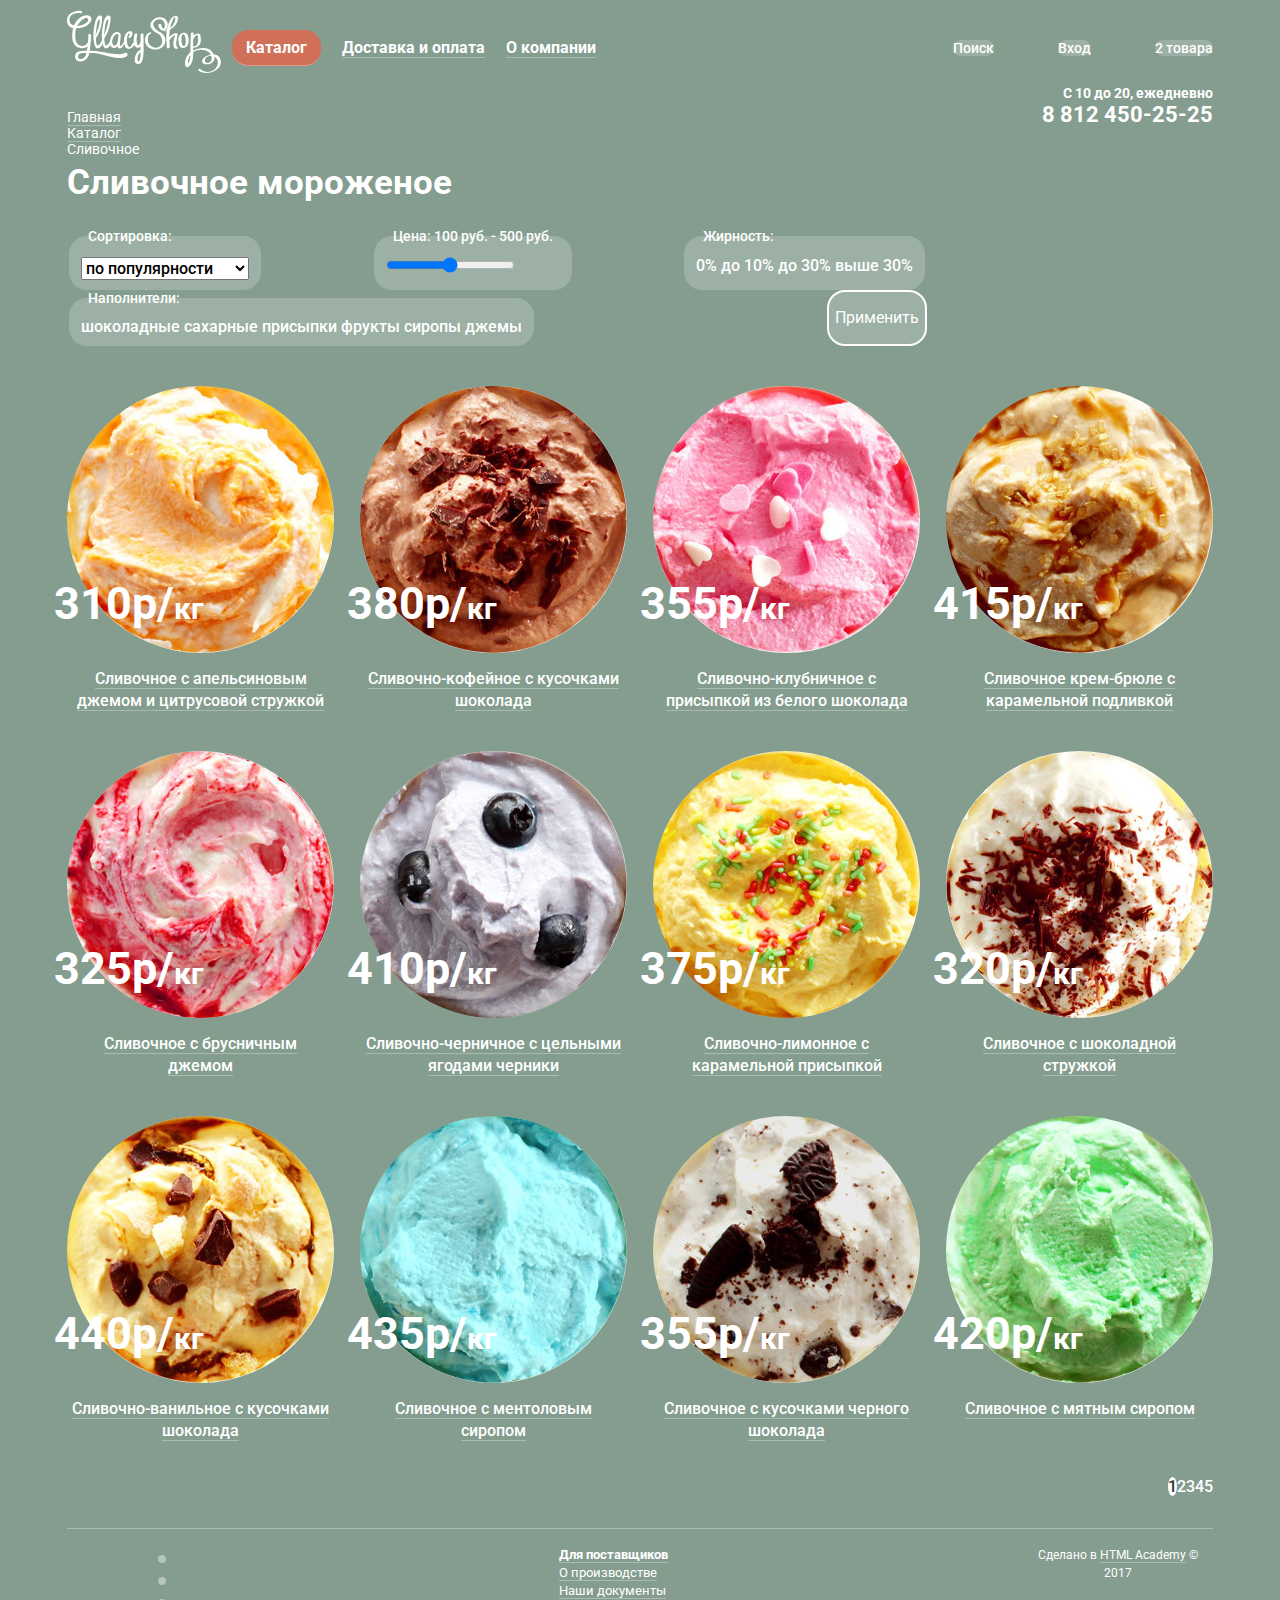
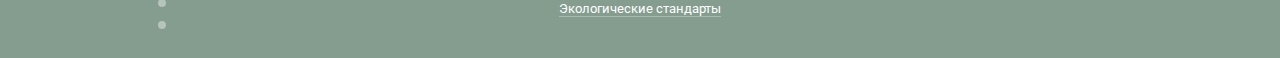
==== commit 196175f6: "Исправляет подложку карточки товара" ====
--- a/catalog.html
+++ b/catalog.html
@@ -65,8 +65,8 @@
                 <label class="form-label visually-hidden" for="user-password">Пароль</label>
                 <input class="form-input-field" id="user-password" type="password" name="password" placeholder="Пароль">
                 <p class="login-form-links">
-                  <a class=".dark-link" href="#">Забыли пароль?</a>
-                  <a class=".dark-link" href="#">Новая регистрация</a>
+                  <a class="dark-link" href="#">Забыли пароль?</a>
+                  <a class="dark-link" href="#">Новая регистрация</a>
                 </p>
                 <button class="button" type="submit">Войти</button>
               </form>
@@ -87,7 +87,7 @@
                     </a>
                   </td>
                   <td class="basket-item-title">
-                    <a class=".dark-link" href="#">Пломбир с апельсиновым джемом</a>
+                    <a class="dark-link" href="#">Пломбир с апельсиновым джемом</a>
                   </td>
                   <td class="basket-item-count">
                     1,5кг x <span>200 руб.</span>
@@ -106,7 +106,7 @@
                     </a>
                   </td>
                   <td class="basket-item-title">
-                    <a class=".dark-link" href="#">Клубничный пломбир с присыпкой из белого шоколада</a>
+                    <a class="dark-link" href="#">Клубничный пломбир с присыпкой из белого шоколада</a>
                   </td>
                   <td class="basket-item-count">
                     1,5кг x <span>300 руб.</span>
@@ -198,76 +198,100 @@
 
           <ul class="catalog-list">
             <li class="catalog-item">
-              <h3><a class="light-link catalog-item-link" href="#">Cливочное с апельсиновым джемом и цитрусовой стружкой</a></h3>
-              <a class="catalog-item-link" href="#"><img src="img/product-1.jpg" width="267" height="267" alt="Cливочное с апельсиновым джемом и цитрусовой стружкой"></a>
-              <p class="catalog-item-price">310р/<span class="kilo">кг</span></p>
-              <a class="button product-button" href="#">Быстрый просмотр</a>
-            </li>
-            <li class="catalog-item">
-              <h3><a class="light-link catalog-item-link" href="#">Сливочно-кофейное с кусочками шоколада</a></h3>
-              <a class="catalog-item-link" href="#"><img src="img/product-2.jpg" width="267" height="267" alt="Сливочно-кофейное с кусочками шоколада"></a>
-              <p class="catalog-item-price">380р/<span class="kilo">кг</span></p>
-            <a class="button product-button" href="#">Быстрый просмотр</a>
-            </li>
-            <li class="catalog-item">
-              <h3><a class="light-link catalog-item-link" href="#">Сливочно-клубничное с присыпкой из белого шоколада</a></h3>
-              <a class="catalog-item-link" href="#"><img src="img/product-3.jpg" width="267" height="267" alt="Сливочно-клубничное с присыпкой из белого шоколада"></a>
-              <p class="catalog-item-price">355р/<span class="kilo">кг</span></p>
-              <a class="button product-button" href="#">Быстрый просмотр</a>
-            </li>
-            <li class="catalog-item">
-              <h3><a class="light-link catalog-item-link" href="#">Сливочное крем-брюле с карамельной подливкой</a></h3>
-              <a class="catalog-item-link" href="#"><img src="img/product-4.jpg" width="267" height="267" alt="Сливочное крем-брюле с карамельной подливкой"></a>
-              <p class="catalog-item-price">415р/<span class="kilo">кг</span></p>
-              <a class="button product-button" href="#">Быстрый просмотр</a>
-            </li>
-            <li class="catalog-item">
-              <h3><a class="light-link catalog-item-link" href="#">Cливочное с брусничным джемом</a></h3>
-              <a class="catalog-item-link" href="#"><img src="img/product-5.jpg" width="267" height="267" alt="Cливочное с брусничным джемом"></a>
-              <p class="catalog-item-price">325р/<span class="kilo">кг</span></p>
-              <a class="button product-button" href="#">Быстрый просмотр</a>
-            </li>
-            <li class="catalog-item">
-              <h3><a class="light-link catalog-item-link" href="#">Cливочно-черничное с цельными ягодами черники</a></h3>
-              <img src="img/product-6.jpg" width="267" height="267" alt="Cливочно-черничное с цельными ягодами черники"></a>
-              <p class="catalog-item-price">410р/<span class="kilo">кг</span></p>
-              <a class="button product-button" href="#">Быстрый просмотр</a>
-            </li>
-            <li class="catalog-item">
-              <h3><a class="light-link catalog-item-link" href="#">Cливочно-лимонное с карамельной присыпкой</a></h3>
-              <a class="catalog-item-link" href="#"><img src="img/product-7.jpg" width="267" height="267" alt="Cливочно-лимонное с карамельной присыпкой"></a>
-              <p class="catalog-item-price">375р/<span class="kilo">кг</span></p>
-              <a class="button product-button" href="#">Быстрый просмотр</a>
-            </li>
-            <li class="catalog-item">
-              <h3><a class="light-link catalog-item-link" href="#">Cливочное с шоколадной стружкой</a></h3>
-              <a class="catalog-item-link" href="#"><img src="img/product-8.jpg" width="267" height="267" alt="Cливочное с шоколадной стружкой"></a>
-              <p class="catalog-item-price">320р/<span class="kilo">кг</span></p>
-              <a class="button product-button" href="#">Быстрый просмотр</a>
-            </li>
-            <li class="catalog-item">
-              <h3><a class="light-link catalog-item-link" href="#">Cливочно-ванильное с кусочками шоколада</a></h3>
-              <a class="catalog-item-link" href="#"><img src="img/product-9.jpg" width="267" height="267" alt="Cливочно-ванильное с кусочками шоколада"></a>
-              <p class="catalog-item-price">440р/<span class="kilo">кг</span></p>
-              <a class="button product-button" href="#">Быстрый просмотр</a>
-            </li>
-            <li class="catalog-item">
-              <h3><a class="light-link catalog-item-link" href="#">Cливочное с ментоловым сиропом</a></h3>
-              <a class="catalog-item-link" href="#"><img src="img/product-10.jpg" width="267" height="267" alt="Cливочное с ментоловым сиропом"></a>
-              <p class="catalog-item-price">435р/<span class="kilo">кг</span></p>
-              <a class="button product-button" href="#">Быстрый просмотр</a>
-            </li>
-            <li class="catalog-item">
-              <h3><a class="light-link catalog-item-link" href="#">Cливочное с кусочками черного шоколада</a></h3>
-              <a class="catalog-item-link" href="#"><img src="img/product-11.jpg" width="267" height="267" alt="Cливочное с кусочками черного шоколада"></a>
-              <p class="catalog-item-price">355р/<span class="kilo">кг</span></p>
-              <a class="button product-button" href="#">Быстрый просмотр</a>
-            </li>
-            <li class="catalog-item">
-              <h3><a class="light-link catalog-item-link" href="#">Cливочное с мятным сиропом</a></h3>
-              <a class="catalog-item-link" href="#"><img src="img/product-12.jpg" width="267" height="267" alt="Cливочное с мятным сиропом"></a>
-              <p class="catalog-item-price">420р/<span class="kilo">кг</span></p>
-              <a class="button product-button" href="#">Быстрый просмотр</a>
+              <div class="catalog-item-content">
+                <h3><a class="light-link catalog-item-link" href="#">Cливочное с апельсиновым джемом и цитрусовой стружкой</a></h3>
+                <img src="img/product-1.jpg" width="267" height="267" alt="Cливочное с апельсиновым джемом и цитрусовой стружкой">
+                <p class="catalog-item-price">310р/<span class="kilo">кг</span></p>
+                <a class="button catalog-item-button" href="#">Быстрый просмотр</a>
+              </div>
+            </li>
+            <li class="catalog-item">
+              <div class="catalog-item-content">
+                <h3><a class="light-link catalog-item-link" href="#">Сливочно-кофейное с кусочками шоколада</a></h3>
+                <img src="img/product-2.jpg" width="267" height="267" alt="Сливочно-кофейное с кусочками шоколада">
+                <p class="catalog-item-price">380р/<span class="kilo">кг</span></p>
+                <a class="button catalog-item-button" href="#">Быстрый просмотр</a>
+              </div>
+            </li>
+            <li class="catalog-item">
+              <div class="catalog-item-content">
+                <h3><a class="light-link catalog-item-link" href="#">Сливочно-клубничное с присыпкой из белого шоколада</a></h3>
+                <img src="img/product-3.jpg" width="267" height="267" alt="Сливочно-клубничное с присыпкой из белого шоколада">
+                <p class="catalog-item-price">355р/<span class="kilo">кг</span></p>
+                <a class="button catalog-item-button" href="#">Быстрый просмотр</a>
+              </div>
+            </li>
+            <li class="catalog-item">
+              <div class="catalog-item-content">
+                <h3><a class="light-link catalog-item-link" href="#">Сливочное крем-брюле с карамельной подливкой</a></h3>
+                <img src="img/product-4.jpg" width="267" height="267" alt="Сливочное крем-брюле с карамельной подливкой">
+                <p class="catalog-item-price">415р/<span class="kilo">кг</span></p>
+                <a class="button catalog-item-button" href="#">Быстрый просмотр</a>
+              </div>
+            </li>
+            <li class="catalog-item">
+              <div class="catalog-item-content">
+                <h3><a class="light-link catalog-item-link" href="#">Cливочное с брусничным джемом</a></h3>
+                <img src="img/product-5.jpg" width="267" height="267" alt="Cливочное с брусничным джемом">
+                <p class="catalog-item-price">325р/<span class="kilo">кг</span></p>
+                <a class="button catalog-item-button" href="#">Быстрый просмотр</a>
+            </div>
+            </li>
+            <li class="catalog-item">
+              <div class="catalog-item-content">
+                <h3><a class="light-link catalog-item-link" href="#">Cливочно-черничное с цельными ягодами черники</a></h3>
+                <img src="img/product-6.jpg" width="267" height="267" alt="Cливочно-черничное с цельными ягодами черники">
+                <p class="catalog-item-price">410р/<span class="kilo">кг</span></p>
+                <a class="button catalog-item-button" href="#">Быстрый просмотр</a>
+              </div>
+            </li>
+            <li class="catalog-item">
+              <div class="catalog-item-content">
+                <h3><a class="light-link catalog-item-link" href="#">Cливочно-лимонное с карамельной присыпкой</a></h3>
+                <img src="img/product-7.jpg" width="267" height="267" alt="Cливочно-лимонное с карамельной присыпкой">
+                <p class="catalog-item-price">375р/<span class="kilo">кг</span></p>
+                <a class="button catalog-item-button" href="#">Быстрый просмотр</a>
+              </div>
+            </li>
+            <li class="catalog-item">
+              <div class="catalog-item-content">
+                <h3><a class="light-link catalog-item-link" href="#">Cливочное с шоколадной стружкой</a></h3>
+                <img src="img/product-8.jpg" width="267" height="267" alt="Cливочное с шоколадной стружкой">
+                <p class="catalog-item-price">320р/<span class="kilo">кг</span></p>
+                <a class="button catalog-item-button" href="#">Быстрый просмотр</a>
+              </div>
+            </li>
+            <li class="catalog-item">
+              <div class="catalog-item-content">
+                <h3><a class="light-link catalog-item-link" href="#">Cливочно-ванильное с кусочками шоколада</a></h3>
+                <img src="img/product-9.jpg" width="267" height="267" alt="Cливочно-ванильное с кусочками шоколада">
+                <p class="catalog-item-price">440р/<span class="kilo">кг</span></p>
+                <a class="button catalog-item-button" href="#">Быстрый просмотр</a>
+              </div>
+            </li>
+            <li class="catalog-item">
+              <div class="catalog-item-content">
+                <h3><a class="light-link catalog-item-link" href="#">Cливочное с ментоловым сиропом</a></h3>
+                <img src="img/product-10.jpg" width="267" height="267" alt="Cливочное с ментоловым сиропом">
+                <p class="catalog-item-price">435р/<span class="kilo">кг</span></p>
+                <a class="button catalog-item-button" href="#">Быстрый просмотр</a>
+              </div>
+            </li>
+            <li class="catalog-item">
+              <div class="catalog-item-content">
+                <h3><a class="light-link catalog-item-link" href="#">Cливочное с кусочками черного шоколада</a></h3>
+                <img src="img/product-11.jpg" width="267" height="267" alt="Cливочное с кусочками черного шоколада">
+                <p class="catalog-item-price">355р/<span class="kilo">кг</span></p>
+                <a class="button catalog-item-button" href="#">Быстрый просмотр</a>
+              </div>
+            </li>
+            <li class="catalog-item">
+              <div class="catalog-item-content">
+                <h3><a class="light-link catalog-item-link" href="#">Cливочное с мятным сиропом</a></h3>
+                <img src="img/product-12.jpg" width="267" height="267" alt="Cливочное с мятным сиропом">
+                <p class="catalog-item-price">420р/<span class="kilo">кг</span></p>
+                <a class="button catalog-item-button" href="#">Быстрый просмотр</a>
+              </div>
             </li>
           </ul>
         </section>
--- a/css/style.css
+++ b/css/style.css
@@ -122,9 +122,9 @@
   justify-content: space-around;
   align-items: center;
   width: 385px;
-  min-height:75px;
-  margin: 0;
-  padding:0;
+  min-height: 75px;
+  margin: 0;
+  padding: 0;
   list-style: none;
   font-size: 16px;
   font-weight: 700;
@@ -135,24 +135,24 @@
 .site-navigation-link:hover {
   color: #333333;
   text-decoration: none;
-  padding:8px 14px;
+  padding: 8px 14px;
 
   background-color: #ffffff;
-  border:none;
+  border: none;
   border-radius: 18px;
 }
 
 .site-navigation-link:active {
-  border:none;
+  border: none;
   background-color: #ededed;
   box-shadow: inset 0px 2px 1px 0px #696969;
-  padding:8px 14px;
+  padding: 8px 14px;
 }
 
 .site-navigation-current {
   background-color: #d07058;
   border-radius: 16px;
-  padding:8px 14px;
+  padding: 8px 14px;
 }
 
 .sub-navigation {
@@ -303,7 +303,7 @@
 }
 
 .slider {
-  position:relative;
+  position: relative;
 }
 
 .slide {
@@ -340,18 +340,18 @@
 .slide-button {
   align-self: center;
   padding: 10px 40px;
-  margin-top:25px;
+  margin-top: 25px;
   font-size: 32px;
   line-height: 44px;
-  border-radius:32px;
+  border-radius: 32px;
 } 
 
 .slider-controls {
-  position:absolute;
-  bottom:60px;
-  display:flex;
-  justify-content:space-between;
-  width:80px;
+  position: absolute;
+  bottom: 60px;
+  display: flex;
+  justify-content: space-between;
+  width: 80px;
   list-style: none;
   margin: 0;
   padding: 0;
@@ -394,7 +394,7 @@
 .banner-item {
   width: 560px;
   min-height: 229px;
-  border-radius:15px;
+  border-radius: 15px;
 }
 
 .banner-item:first-child {
@@ -421,60 +421,68 @@
 }
 
 .catalog-item {
-  display: flex;
+  position: relative;
+  width: 293px;
+  height: 365px;
+}
+
+.catalog-item-content {
+  display:flex;
   flex-direction: column;
   align-items: center;
-  position: relative;
+  position: absolute;
+  top: 0;
+  left: 0;
+  right: 0;
   width: 293px;
-  height:365px;
-}
-
-.catalog-item:hover {
-  width: 293px;
-  height: 405px;
+  min-height: 405px;
+  border-radius: 5px;
+}
+
+.catalog-item:hover .catalog-item-content,
+.catalog-item:focus .catalog-item-content {
   background-color: rgba(255, 255, 255, 0.2);
-  border-radius: 5px;
-  z-index: 2;
-}
-
-.product-button {
+  z-index:2;
+}
+
+.catalog-item-button {
   display: none;
-  order:2;
-  margin-top: 10px;
+  order: 2;
+  align-self: center;
+  padding: 11px 17px;
+  margin-top: auto;
   margin-bottom: 20px;
-  padding: 11px;
-  width: 200px;
-  height: 44px;
-}
-
-.catalog-item:hover .product-button,
-.catalog-item:focus .product-button {
+  border-radius:22px;
+}
+
+.catalog-item:hover .catalog-item-button,
+.catalog-item:focus .catalog-item-button {
   display: block;
 }
 
 .catalog-item h3 {
   width: 258px;
-  margin:0;
-  padding:0;
+  margin: 0;
+  padding: 0;
+  margin-top:15px;
   text-align: center;
   font-size: 16px;
   font-weight: 500;
   line-height: 22px;
-  order:1;
+  order: 1;
 }
 
 .catalog-item img {
   width: 267px;
   height: 267px;
-  margin-top:5px;
-  margin-bottom:15px;
+  margin-top: 5px;
   border-radius: 50%;
-  order:0;
+  order: 0;
 }
 
 .catalog-item-price {
-  padding:0;
-  margin:0;
+  padding: 0;
+  margin: 0;
   position: absolute;
   top: 200px;
   left: 0;
@@ -485,10 +493,6 @@
 
 .catalog-item-price span {
   font-size: 30px;
-}
-
-.catalog-item:hover .catalog-item-price {
-  position: absolute;
 }
 
 .features {
@@ -627,7 +631,7 @@
 .catalog-page .container {
   display: flex;
   flex-direction: column;
-  flex-wrap:wrap;
+  flex-wrap: wrap;
 }
 
 .catalog-container {
@@ -639,7 +643,7 @@
 .page-title {
   margin: 0;
   padding: 0;
-  margin-bottom:25px;
+  margin-bottom: 25px;
   font-size: 35px;
   font-weight: 700;
   line-height: 41px;
@@ -649,7 +653,7 @@
   order:-1;
   padding: 0;
   margin: 0;
-  margin-bottom:5px;
+  margin-bottom: 5px;
   margin-top:-14px;
   list-style: none;
   font-size: 14px;
@@ -658,14 +662,14 @@
 }
 
 .filters {
-  margin-bottom:35px;
+  margin-bottom: 35px;
 }
 
 .form-filter {
-  display:flex;
+  display: flex;
   flex-wrap: wrap;
   justify-content: space-between;
-  width:860px;
+  width: 860px;
   font-size: 16px;
   line-height: 18px;
 }
@@ -679,7 +683,7 @@
 .form-filter legend {
   font-size: 14px;
   line-height: 16px;
-  margin:7px;
+  margin: 7px;
 }
 
 .form-filter select,
@@ -714,12 +718,12 @@
 }
 
 .page-navigation {
- margin-bottom:30px;
+ margin-bottom: 30px;
 }
 
 .pagination-list {
   display: flex;
-  justify-content:flex-end;
+  justify-content: flex-end;
   margin: 0;
   padding: 0;
   list-style: none;
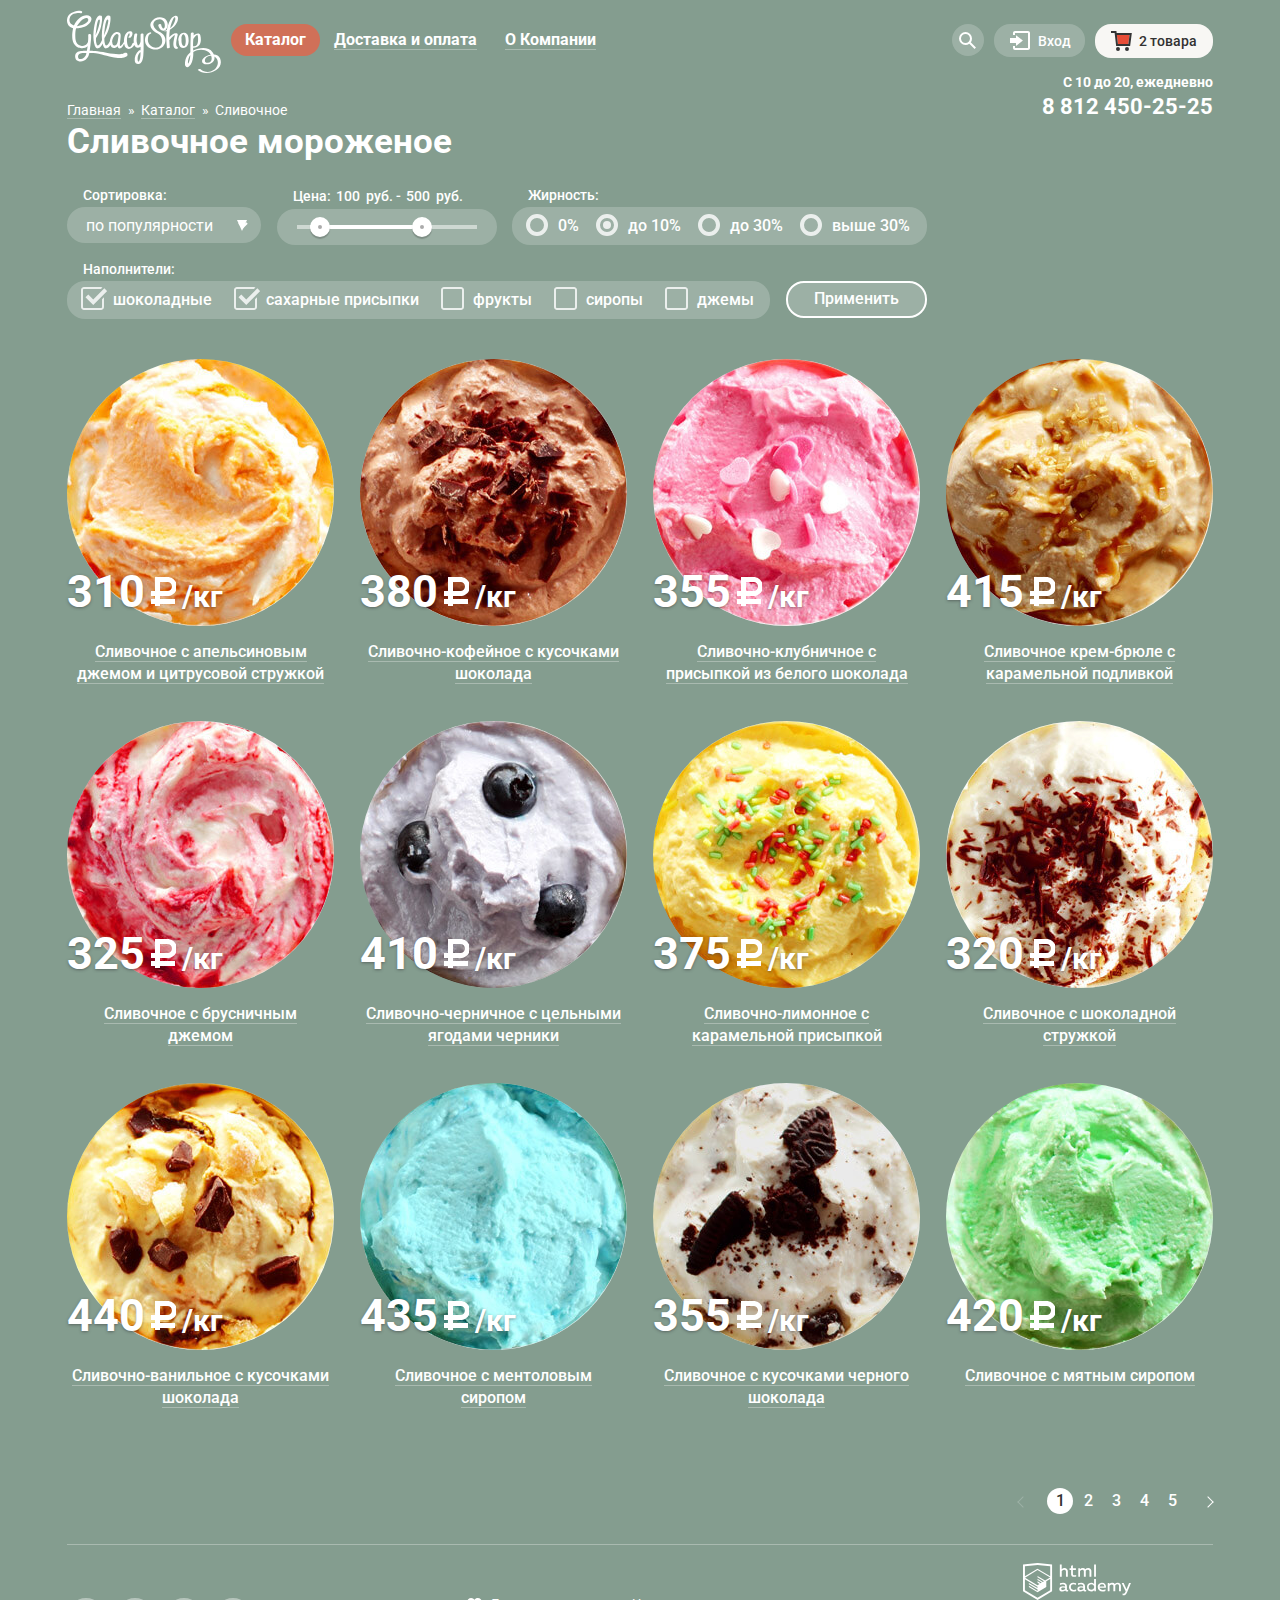
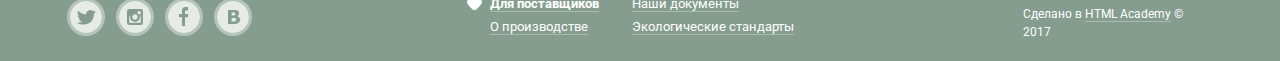
==== commit 139edaae: "Добавляет конечную стилизацию" ====
--- a/catalog.html
+++ b/catalog.html
@@ -5,81 +5,92 @@
     <title>HTML Academy: Глэйси</title>
     <link href="https://fonts.googleapis.com/css?family=Roboto:400,500,700&amp;subset=cyrillic" rel="stylesheet">
     <link href="css/normalize.css" rel="stylesheet">
-    <link href="css/style.css" rel="stylesheet">
+    <link href="css/style.min.css" rel="stylesheet">
   </head>
 
-  <body>
+  <body class="inner-page">
     <header class="main-header container">
       <nav class="main-navigation">
         <a class="main-header-logo" href="index.html">
           <img src="img/logo.svg" width="154" height="64" alt="Логотип магазина мороженого «Глэйси»">
         </a>
         <ul class="site-navigation">
-          <li>
-            <a class="light-link site-navigation-link site-navigation-current" href="#">Каталог</a>
+          <li class="site-navigation-item">
+            <a class="site-navigation-link site-navigation-current" href="#">Каталог</a>
             <ul class="sub-navigation">
-              <li class="sub-navigation-new">
+              <li class="sub-navigation-item sub-navigation-new">
                 Новинки
               </li>
-              <li>
-                <a class="sub-navigation-link" href="catalog.html">Сливочное</a>
+              <li class="sub-navigation-item">
+                <a class="sub-navigation-link sub-navigation-current">Сливочное</a>
               </li>
-              <li>
+              <li class="sub-navigation-item">
                 <a class="sub-navigation-link" href="#">Щербеты</a>
               </li>
-              <li>
+              <li class="sub-navigation-item">
                 <a class="sub-navigation-link" href="#">Фруктовый лед</a>
               </li>
-              <li>
+              <li class="sub-navigation-item">
                 <a class="sub-navigation-link" href="#">Мелорин</a>
               </li>
             </ul>
           </li>
-          <li>
-            <a class="light-link site-navigation-link" href="#">Доставка и оплата</a>
-          </li>
-          <li>
-            <a class="light-link site-navigation-link" href="#">О компании</a>
+          <li class="site-navigation-item">
+            <a class="site-navigation-link" href="#">Доставка и оплата</a>
+          </li>
+          <li class="site-navigation-item">
+            <a class="site-navigation-link" href="#">О Компании</a>
           </li>
         </ul>
 
         <ul class="user-navigation">
-          <li class="search-link">
-            <a href="#" class="user-navigation-link search-link-trigger">Поиск</a>
+          <li class="user-navigation-item">
+            <a href="#" class="user-navigation-link search-link-trigger">
+              <svg xmlns="http://www.w3.org/2000/svg" width="17" height="17"><path class="color-change" fill="#fff" d="M16.958 15.527L11.75 10.32A6.455 6.455 0 0 0 13 6.5 6.5 6.5 0 1 0 6.5 13a6.465 6.465 0 0 0 3.839-1.263l5.205 5.204 1.414-1.414zM6.5 11C4.019 11 2 8.981 2 6.5S4.019 2 6.5 2 11 4.019 11 6.5 8.981 11 6.5 11z"/></svg>
+              <span class="visually-hidden">Поиск</span>
+            </a>
             <div class="user-navigation-popup search-link-tooltip">
               <h2 class="visually-hidden">Поиск по сайту</h2>
-              <form class="form search-form" action="https://echo.htmlacademy.ru" method="post">
+              <form class="search-form" action="https://echo.htmlacademy.ru" method="post">
                 <label class="form-label visually-hidden" for="user-search">Поиск</label>
                 <input class="form-input-field" id="user-search" type="search" name="search" placeholder="Что ищем?">
-                <button class="button visually-hidden" type="submit">Отправить</button>
+                <button class="search-form-button visually-hidden" type="submit">Отправить</button>  
               </form>
             </div>
           </li>
-          <li class="login-link">
-            <a href="#" class="user-navigation-link login-link-trigger">Вход</a>
+          <li class="user-navigation-item">
+            <a href="#" class="user-navigation-link login-link-trigger">
+              <svg xmlns="http://www.w3.org/2000/svg" xmlns:xlink="http://www.w3.org/1999/xlink" width="21" height="19"><g fill="#FFF"><path class="color-change" d="M6 14.875L12.917 9.5 6 4.125v2.917H-.042v4.917H6z"/><path class="color-change" d="M18 0H5C3.9 0 3 .9 3 2v2h2V2h13v15H5v-2H3v2c0 1.1.9 2 2 2h13c1.1 0 2-.9 2-2V2c0-1.1-.9-2-2-2z"/></g></svg>
+              Вход
+            </a>
             <div class="user-navigation-popup login-link-tooltip">
               <h2 class="visually-hidden">Личный кабинет</h2>
-              <form class="form login-form" action="https://echo.htmlacademy.ru" method="post">
+              <form class="login-form" action="https://echo.htmlacademy.ru" method="post">
                 <label class="form-label visually-hidden" for="user-login">Электронная почта</label>
                 <input class="form-input-field" id="user-login" type="email" name="login" placeholder="Электронная почта">
                 <label class="form-label visually-hidden" for="user-password">Пароль</label>
                 <input class="form-input-field" id="user-password" type="password" name="password" placeholder="Пароль">
-                <p class="login-form-links">
-                  <a class="dark-link" href="#">Забыли пароль?</a>
-                  <a class="dark-link" href="#">Новая регистрация</a>
-                </p>
-                <button class="button" type="submit">Войти</button>
+                <div class="login-form-row">
+                	<p class="login-form-links">
+                    <a href="#">Забыли пароль?</a>
+                    <a href="#">Новая регистрация</a>
+                  </p>
+                  <button class="button login-form-button" type="submit">Войти</button>
+                </div>
               </form>
             </div>
           </li>
-          <li class="basket-link">
-            <a href="#" class="user-navigation-link basket-link-trigger">2 товара</a>
+          <li class="user-navigation-item">
+            <a href="#" class="user-navigation-link basket-link-trigger basket-link-full">
+              <svg xmlns="http://www.w3.org/2000/svg" width="21" height="20"><path fill="#E84D37" d="M5.888 4.031L6.922 13h10.45l1.176-8.969z"/><path fill="#343434" d="M5.657 2.031L5.422 0H0v2h3.64l1.5 13h13.988l1.699-12.969H5.657zM17.372 13H6.922L5.888 4.031h12.66L17.372 13z"/><circle fill="#343434" cx="6.984" cy="18" r="2"/><circle fill="#343434" cx="15.984" cy="18" r="2"/></svg>
+              2 товара
+            </a>
             <div class="user-navigation-popup basket-link-tooltip">
               <h2 class="visually-hidden">Корзина товаров</h2>
               <table class="basket-table">
                 <tr class="basket-item">
                   <td class="basket-item-delete">
-                    <button class="button-item-delete">Удалить</button>
+                    <button class="button-item-delete"><span class="visually-hidden">Удалить</span></button>
                   </td>
                   <td class="basket-item-image">
                     <a href="#">
@@ -87,18 +98,24 @@
                     </a>
                   </td>
                   <td class="basket-item-title">
-                    <a class="dark-link" href="#">Пломбир с апельсиновым джемом</a>
+                    <p>
+                      <a href="#">Пломбир с апельсиновым джемом</a>
+                    </p>
                   </td>
                   <td class="basket-item-count">
-                    1,5кг x <span>200 руб.</span>
+                    <p>
+                      1,5кг x <span>200 руб.</span>
+                    </p>
                   </td>
                   <td class="basket-item-price">
-                    300 руб.
+                    <p>
+                      300 руб.
+                    </p>
                   </td>
                 </tr>
                 <tr class="basket-item">
                   <td class="basket-item-delete">
-                    <button class="button-item-delete">Удалить</button>
+                    <button class="button-item-delete"><span class="visually-hidden">Удалить</span></button>
                   </td>
                   <td class="basket-item-image">
                     <a href="#">
@@ -106,17 +123,27 @@
                     </a>
                   </td>
                   <td class="basket-item-title">
-                    <a class="dark-link" href="#">Клубничный пломбир с присыпкой из белого шоколада</a>
+                    <p>
+                      <a href="#">Клубничный пломбир с присыпкой из белого шоколада</a>
+                    </p>
                   </td>
                   <td class="basket-item-count">
-                    1,5кг x <span>300 руб.</span>
+                  	<p>
+                      1,5кг x <span>300 руб.</span>
+                    </p>
                   </td>
                   <td class="basket-item-price">
-                    450 руб.
+                  	<p>
+                      450 руб.
+                    </p>
                   </td>
                 </tr>
                 <tr class="basket-price-total">
-                  <th colspan="5">Итого: 750 руб.</th>
+                  <th colspan="5">
+                  	<p>
+                  	  Итого: 750 руб.
+                  	</p>
+                  </th>
                 </tr>
               </table>
               <a class="button button-basket">Оформить заказ</a>
@@ -138,10 +165,10 @@
 
           <ul class="breadcrumbs">
             <li>
-              <a class="light-link" href="index.html">Главная</a>
-            </li>
-            <li>
-              <a class="light-link" href="#">Каталог</a>
+              <a href="index.html">Главная</a>
+            </li>
+            <li>
+              <a href="#">Каталог</a>
             </li>
             <li class="breadcrumbs-current">
               Сливочное
@@ -150,43 +177,64 @@
 
           <section class="filters">
             <h2 class="visually-hidden">Фильтр товаров</h2>
-            <form class="form-filter" method="get" action="https://echo.htmlacademy.ru">
+            <form class="filter" method="get" action="https://echo.htmlacademy.ru">
               <fieldset>
                 <legend>Сортировка:</legend>
-                <select name="sort">
-                  <option class="form-label-filter" value="popular">по популярности</option>
-                  <option class="form-label-filter" value="cheap">сначала недорогие</option>
-                  <option class="form-label-filter" value="expensive">сначала дорогие</option>
-                  <option class="form-label-filter" value="fat">по жирности</option>
+                <div class="filter-wrapper filter-select-wrapper" tabindex="0">
+                <select class="filter-select" name="sort">
+                  <option value="popular">по популярности</option>
+                  <option value="cheap">сначала недорогие</option>
+                  <option value="expensive">сначала дорогие</option>
+                  <option value="fat">по жирности</option>
                 </select>
+                </div>
               </fieldset>
               <fieldset>
-                <legend>Цена: 100 руб. - 500 руб.</legend>
-                <input class="form-input-range" type="range" min="100" max="500">
+                 <legend> Цена:
+                    <label class="filter-range-label">
+                    	<input class="filter-range-input" type="text" name="min-price" value="100"> руб. -
+                    </label>
+                    <label class="filter-range-label">
+                      <input class="filter-range-input" type="text" name="max-price" value="500"> руб.
+                    </label>
+                  </legend>
+                	<div class="filter-wrapper filter-range-wrapper">
+                    <div class="filter-range-controls">
+                      <div class="scale">
+                      <div class="bar"></div>
+                    </div>
+                    <div class="range-toggle range-toggle-min"></div>
+                    <div class="range-toggle range-toggle-max"></div>
+                  </div>
+                </div>
               </fieldset>
               <fieldset>
                 <legend>Жирность:</legend>
-                <input class="visually-hidden form-input form-input-radio" id="0" type="radio" name="fat" value="0">
-                <label class="form-label-filter" for="0">0%</label>
-                <input class="visually-hidden form-input form-input-radio" id="<=10" type="radio" name="fat" value="<=10" checked>
-                <label class="form-label-filter" for="<=10">до 10%</label>
-                <input class="visually-hidden form-input form-input-radio" id="<=30" type="radio" name="fat" value="<=30">
-                <label class="form-label-filter" for="<=30">до 30%</label>
-                <input class="visually-hidden form-input form-input-radio" id=">30" type="radio" name="fat" value=">30">
-                <label class="form-label-filter" for=">30">выше 30%</label>
+                <div class="filter-wrapper filter-radio-wrapper">
+                	<input class="visually-hidden filter-input filter-input-radio" id="0" type="radio" name="fat" value="0">
+                  <label class="filter-label" for="0">0%</label>
+                  <input class="visually-hidden filter-input filter-input-radio" id="<=10" type="radio" name="fat" value="<=10" checked>
+                  <label class="filter-label" for="<=10">до 10%</label>
+                  <input class="visually-hidden filter-input filter-input-radio" id="<=30" type="radio" name="fat" value="<=30">
+                  <label class="filter-label" for="<=30">до 30%</label>
+                  <input class="visually-hidden filter-input filter-input-radio" id=">30" type="radio" name="fat" value=">30">
+                  <label class="filter-label" for=">30">выше 30%</label>
+                </div>
               </fieldset>
               <fieldset>
                 <legend>Наполнители:</legend>
-                <input class="visually-hidden form-input form-input-checkbox" id="chocolate" type="checkbox" name="chocolate" checked>
-                <label class="form-label-filter" for="chocolate">шоколадные</label>
-                <input class="visually-hidden form-input form-input-checkbox" id="sugar" type="checkbox" name="sugar" checked>
-                <label class="form-label-filter" for="sugar">сахарные присыпки</label>
-                <input class="visually-hidden form-input form-input-checkbox" id="fruit" type="checkbox" name="fruit">
-                <label class="form-label-filter" for="fruit">фрукты</label>
-                <input class="visually-hidden form-input form-input-checkbox" id="syrop" type="checkbox" name="syrop">
-                <label class="form-label-filter" for="syrop">сиропы</label>
-                <input class="visually-hidden form-input form-input-checkbox" id="jam" type="checkbox" name="jam">
-                <label class="form-label-filter" for="jam">джемы</label>          
+                <div class="filter-wrapper filter-checkbox-wrapper">
+		              <input class="visually-hidden filter-input filter-input-checkbox" id="chocolate" type="checkbox" name="chocolate" checked>
+		              <label class="filter-label" for="chocolate">шоколадные</label>
+		              <input class="visually-hidden filter-input filter-input-checkbox" id="sugar" type="checkbox" name="sugar" checked>
+		              <label class="filter-label" for="sugar">сахарные присыпки</label>
+		              <input class="visually-hidden filter-input filter-input-checkbox" id="fruit" type="checkbox" name="fruit">
+		              <label class="filter-label" for="fruit">фрукты</label>
+		              <input class="visually-hidden filter-input filter-input-checkbox" id="syrop" type="checkbox" name="syrop">
+		              <label class="filter-label" for="syrop">сиропы</label>
+		              <input class="visually-hidden filter-input filter-input-checkbox" id="jam" type="checkbox" name="jam">
+		              <label class="filter-label" for="jam">джемы</label>
+                </div>          
               </fieldset>
               <button type="submit" class="filter-button">Применить</button>
             </form>
@@ -199,97 +247,121 @@
           <ul class="catalog-list">
             <li class="catalog-item">
               <div class="catalog-item-content">
-                <h3><a class="light-link catalog-item-link" href="#">Cливочное с апельсиновым джемом и цитрусовой стружкой</a></h3>
-                <img src="img/product-1.jpg" width="267" height="267" alt="Cливочное с апельсиновым джемом и цитрусовой стружкой">
-                <p class="catalog-item-price">310р/<span class="kilo">кг</span></p>
-                <a class="button catalog-item-button" href="#">Быстрый просмотр</a>
-              </div>
-            </li>
-            <li class="catalog-item">
-              <div class="catalog-item-content">
-                <h3><a class="light-link catalog-item-link" href="#">Сливочно-кофейное с кусочками шоколада</a></h3>
-                <img src="img/product-2.jpg" width="267" height="267" alt="Сливочно-кофейное с кусочками шоколада">
-                <p class="catalog-item-price">380р/<span class="kilo">кг</span></p>
-                <a class="button catalog-item-button" href="#">Быстрый просмотр</a>
-              </div>
-            </li>
-            <li class="catalog-item">
-              <div class="catalog-item-content">
-                <h3><a class="light-link catalog-item-link" href="#">Сливочно-клубничное с присыпкой из белого шоколада</a></h3>
-                <img src="img/product-3.jpg" width="267" height="267" alt="Сливочно-клубничное с присыпкой из белого шоколада">
-                <p class="catalog-item-price">355р/<span class="kilo">кг</span></p>
-                <a class="button catalog-item-button" href="#">Быстрый просмотр</a>
-              </div>
-            </li>
-            <li class="catalog-item">
-              <div class="catalog-item-content">
-                <h3><a class="light-link catalog-item-link" href="#">Сливочное крем-брюле с карамельной подливкой</a></h3>
-                <img src="img/product-4.jpg" width="267" height="267" alt="Сливочное крем-брюле с карамельной подливкой">
-                <p class="catalog-item-price">415р/<span class="kilo">кг</span></p>
-                <a class="button catalog-item-button" href="#">Быстрый просмотр</a>
-              </div>
-            </li>
-            <li class="catalog-item">
-              <div class="catalog-item-content">
-                <h3><a class="light-link catalog-item-link" href="#">Cливочное с брусничным джемом</a></h3>
-                <img src="img/product-5.jpg" width="267" height="267" alt="Cливочное с брусничным джемом">
-                <p class="catalog-item-price">325р/<span class="kilo">кг</span></p>
+                <h3><a class="catalog-item-link" href="#">Cливочное с апельсиновым джемом и цитрусовой стружкой</a></h3>
+                <a class="catalog-item-link" href="#">
+                  <img src="img/product-1.jpg" width="267" height="267" alt="Cливочное с апельсиновым джемом и цитрусовой стружкой">
+                </a>
+                <p class="catalog-item-price">310<span class=" visually-hidden">р</span><span class="kilo">/кг</span></p>
+                <a class="button catalog-item-button" href="#">Быстрый просмотр</a>
+              </div>
+            </li>
+            <li class="catalog-item">
+              <div class="catalog-item-content">
+                <h3><a class="catalog-item-link" href="#">Сливочно-кофейное с кусочками шоколада</a></h3>
+                <a class="catalog-item-link" href="#">
+                  <img src="img/product-2.jpg" width="267" height="267" alt="Сливочно-кофейное с кусочками шоколада">
+                </a>
+                <p class="catalog-item-price">380<span class=" visually-hidden">р</span><span class="kilo">/кг</span></p>
+                <a class="button catalog-item-button" href="#">Быстрый просмотр</a>
+              </div>
+            </li>
+            <li class="catalog-item">
+              <div class="catalog-item-content">
+                <h3><a class="catalog-item-link" href="#">Сливочно-клубничное с присыпкой из белого шоколада</a></h3>
+                <a class="catalog-item-link" href="#">
+                  <img src="img/product-3.jpg" width="267" height="267" alt="Сливочно-клубничное с присыпкой из белого шоколада">
+                </a>
+                <p class="catalog-item-price">355<span class=" visually-hidden">р</span><span class="kilo">/кг</span></p>
+                <a class="button catalog-item-button" href="#">Быстрый просмотр</a>
+              </div>
+            </li>
+            <li class="catalog-item">
+              <div class="catalog-item-content">
+                <h3><a class="catalog-item-link" href="#">Сливочное крем-брюле с карамельной подливкой</a></h3>
+                <a class="catalog-item-link" href="#">
+                  <img src="img/product-4.jpg" width="267" height="267" alt="Сливочное крем-брюле с карамельной подливкой">
+                </a>
+                <p class="catalog-item-price">415<span class=" visually-hidden">р</span><span class="kilo">/кг</span></p>
+                <a class="button catalog-item-button" href="#">Быстрый просмотр</a>
+              </div>
+            </li>
+            <li class="catalog-item">
+              <div class="catalog-item-content">
+                <h3><a class="catalog-item-link" href="#">Cливочное с брусничным джемом</a></h3>
+                <a class="catalog-item-link" href="#">
+                  <img src="img/product-5.jpg" width="267" height="267" alt="Cливочное с брусничным джемом">
+                </a>
+                <p class="catalog-item-price">325<span class=" visually-hidden">р</span><span class="kilo">/кг</span></p>
                 <a class="button catalog-item-button" href="#">Быстрый просмотр</a>
             </div>
             </li>
             <li class="catalog-item">
               <div class="catalog-item-content">
-                <h3><a class="light-link catalog-item-link" href="#">Cливочно-черничное с цельными ягодами черники</a></h3>
-                <img src="img/product-6.jpg" width="267" height="267" alt="Cливочно-черничное с цельными ягодами черники">
-                <p class="catalog-item-price">410р/<span class="kilo">кг</span></p>
-                <a class="button catalog-item-button" href="#">Быстрый просмотр</a>
-              </div>
-            </li>
-            <li class="catalog-item">
-              <div class="catalog-item-content">
-                <h3><a class="light-link catalog-item-link" href="#">Cливочно-лимонное с карамельной присыпкой</a></h3>
-                <img src="img/product-7.jpg" width="267" height="267" alt="Cливочно-лимонное с карамельной присыпкой">
-                <p class="catalog-item-price">375р/<span class="kilo">кг</span></p>
-                <a class="button catalog-item-button" href="#">Быстрый просмотр</a>
-              </div>
-            </li>
-            <li class="catalog-item">
-              <div class="catalog-item-content">
-                <h3><a class="light-link catalog-item-link" href="#">Cливочное с шоколадной стружкой</a></h3>
-                <img src="img/product-8.jpg" width="267" height="267" alt="Cливочное с шоколадной стружкой">
-                <p class="catalog-item-price">320р/<span class="kilo">кг</span></p>
-                <a class="button catalog-item-button" href="#">Быстрый просмотр</a>
-              </div>
-            </li>
-            <li class="catalog-item">
-              <div class="catalog-item-content">
-                <h3><a class="light-link catalog-item-link" href="#">Cливочно-ванильное с кусочками шоколада</a></h3>
-                <img src="img/product-9.jpg" width="267" height="267" alt="Cливочно-ванильное с кусочками шоколада">
-                <p class="catalog-item-price">440р/<span class="kilo">кг</span></p>
-                <a class="button catalog-item-button" href="#">Быстрый просмотр</a>
-              </div>
-            </li>
-            <li class="catalog-item">
-              <div class="catalog-item-content">
-                <h3><a class="light-link catalog-item-link" href="#">Cливочное с ментоловым сиропом</a></h3>
-                <img src="img/product-10.jpg" width="267" height="267" alt="Cливочное с ментоловым сиропом">
-                <p class="catalog-item-price">435р/<span class="kilo">кг</span></p>
-                <a class="button catalog-item-button" href="#">Быстрый просмотр</a>
-              </div>
-            </li>
-            <li class="catalog-item">
-              <div class="catalog-item-content">
-                <h3><a class="light-link catalog-item-link" href="#">Cливочное с кусочками черного шоколада</a></h3>
-                <img src="img/product-11.jpg" width="267" height="267" alt="Cливочное с кусочками черного шоколада">
-                <p class="catalog-item-price">355р/<span class="kilo">кг</span></p>
-                <a class="button catalog-item-button" href="#">Быстрый просмотр</a>
-              </div>
-            </li>
-            <li class="catalog-item">
-              <div class="catalog-item-content">
-                <h3><a class="light-link catalog-item-link" href="#">Cливочное с мятным сиропом</a></h3>
-                <img src="img/product-12.jpg" width="267" height="267" alt="Cливочное с мятным сиропом">
-                <p class="catalog-item-price">420р/<span class="kilo">кг</span></p>
+                <h3><a class="catalog-item-link" href="#">Cливочно-черничное с цельными ягодами черники</a></h3>
+                <a class="catalog-item-link" href="#">
+                  <img src="img/product-6.jpg" width="267" height="267" alt="Cливочно-черничное с цельными ягодами черники">
+                </a>
+                <p class="catalog-item-price">410<span class=" visually-hidden">р</span><span class="kilo">/кг</span></p>
+                <a class="button catalog-item-button" href="#">Быстрый просмотр</a>
+              </div>
+            </li>
+            <li class="catalog-item">
+              <div class="catalog-item-content">
+                <h3><a class="catalog-item-link" href="#">Cливочно-лимонное с карамельной присыпкой</a></h3>
+                <a class="catalog-item-link" href="#">
+                  <img src="img/product-7.jpg" width="267" height="267" alt="Cливочно-лимонное с карамельной присыпкой">
+                </a>
+                <p class="catalog-item-price">375<span class=" visually-hidden">р</span><span class="kilo">/кг</span></p>
+                <a class="button catalog-item-button" href="#">Быстрый просмотр</a>
+              </div>
+            </li>
+            <li class="catalog-item">
+              <div class="catalog-item-content">
+                <h3><a class="catalog-item-link" href="#">Cливочное с шоколадной стружкой</a></h3>
+                <a class="catalog-item-link" href="#">
+                  <img src="img/product-8.jpg" width="267" height="267" alt="Cливочное с шоколадной стружкой">
+                </a>
+                <p class="catalog-item-price">320<span class=" visually-hidden">р</span><span class="kilo">/кг</span></p>
+                <a class="button catalog-item-button" href="#">Быстрый просмотр</a>
+              </div>
+            </li>
+            <li class="catalog-item">
+              <div class="catalog-item-content">
+                <h3><a class="catalog-item-link" href="#">Cливочно-ванильное с кусочками шоколада</a></h3>
+                <a class="catalog-item-link" href="#">
+                  <img src="img/product-9.jpg" width="267" height="267" alt="Cливочно-ванильное с кусочками шоколада">
+                </a>
+                <p class="catalog-item-price">440<span class=" visually-hidden">р</span><span class="kilo">/кг</span></p>
+                <a class="button catalog-item-button" href="#">Быстрый просмотр</a>
+              </div>
+            </li>
+            <li class="catalog-item">
+              <div class="catalog-item-content">
+                <h3><a class="catalog-item-link" href="#">Cливочное с ментоловым сиропом</a></h3>
+                <a class="catalog-item-link" href="#">
+                  <img src="img/product-10.jpg" width="267" height="267" alt="Cливочное с ментоловым сиропом">
+                </a>
+                <p class="catalog-item-price">435<span class=" visually-hidden">р</span><span class="kilo">/кг</span></p>
+                <a class="button catalog-item-button" href="#">Быстрый просмотр</a>
+              </div>
+            </li>
+            <li class="catalog-item">
+              <div class="catalog-item-content">
+                <h3><a class="catalog-item-link" href="#">Cливочное с кусочками черного шоколада</a></h3>
+                <a class="catalog-item-link" href="#">
+                  <img src="img/product-11.jpg" width="267" height="267" alt="Cливочное с кусочками черного шоколада">
+                </a>
+                <p class="catalog-item-price">355<span class=" visually-hidden">р</span><span class="kilo">/кг</span></p>
+                <a class="button catalog-item-button" href="#">Быстрый просмотр</a>
+              </div>
+            </li>
+            <li class="catalog-item">
+              <div class="catalog-item-content">
+                <h3><a class="catalog-item-link" href="#">Cливочное с мятным сиропом</a></h3>
+                <a class="catalog-item-link" href="#">
+                  <img src="img/product-12.jpg" width="267" height="267" alt="Cливочное с мятным сиропом">
+                </a>
+                <p class="catalog-item-price">420<span class=" visually-hidden">р</span><span class="kilo">/кг</span></p>
                 <a class="button catalog-item-button" href="#">Быстрый просмотр</a>
               </div>
             </li>
@@ -297,64 +369,81 @@
         </section>
 
         <section class="page-navigation container">
+        	<h2 class="visually-hidden">Навигация по страницам каталога</h2>
           <ul class="pagination-list">
-            <li class="pagination-item pagination-item-current">
-              <a>1</a>
-            </li>
-            <li class="pagination-item">
-              <a href="#">2</a>
-            </li>
-            <li class="pagination-item">
-              <a href="#">3</a>
-            </li>
-            <li class="pagination-item">
-              <a href="#">4</a>
-            </li>
-            <li class="pagination-item">
-              <a href="#">5</a>
+            <li>
+              <button class="pagination-button pagination-button-back" type="button" disabled><span class="visually-hidden">Назад</span></button>
+            </li>
+            <li>
+              <a class="pagination-link pagination-link-current" href="#">1</a>
+            </li>
+            <li>
+              <a class="pagination-link" href="#">2</a>
+            </li>
+            <li>
+              <a class="pagination-link" href="#">3</a>
+            </li>
+            <li>
+              <a class="pagination-link" href="#">4</a>
+            </li>
+            <li>
+              <a class="pagination-link" href="#">5</a>
+            </li>
+            <li>
+              <button class="pagination-button pagination-button-next" type="button"><span class="visually-hidden">Вперед</span></button>
             </li>
           </ul>
-        </nav>
+        </section>
       </div>
     </main>
 
-      <footer class="main-footer container">
-        <div class="footer-social">
-          <ul>
-            <li>
-              <a class="social-button" href="#">Твиттер</a>
-            </li>
-            <li>
-              <a class="social-button" href="#">Инстаграм</a>
-            </li>
-            <li>
-              <a class="social-button" href="#">Фейсбук</a>
-            </li>
-            <li>
-              <a class="social-button" href="#">Вконтакте</a>
-            </li>
-          </ul>
-        </div>
-      </div> 
-
-      <div class="footer-info">
-        <ul>
-          <li>
-            <a class="light-link" href="#"><b>Для поставщиков</b></a>
-          </li>
-          <li>
-            <a class="light-link" href="#">О производстве</a>
-          </li>
-          <li>
-            <a class="light-link" href="#">Наши документы</a>
-          </li>
-          <li>
-            <a class="light-link" href="#">Экологические стандарты</a>
+    <footer class="main-footer container">
+        <ul class="footer-social">
+          <li>
+            <a class="social-button" href="#">
+              <span class="visually-hidden">Твитер</span>
+              <img src="img/twitter.svg" width="32" height="32" alt="Твиттер">
+            </a>
+          </li>
+          <li>
+            <a class="social-button" href="#">
+              <span class="visually-hidden">Инстаграм</span>
+              <img src="img/instagram.svg" width="32" height="32" alt="Инстаграм">
+            </a>
+          </li>
+          <li>
+            <a class="social-button" href="#">
+              <span class="visually-hidden">Фейсбук</span>
+              <img src="img/fb.svg" width="32" height="32" alt="Фейсбук">
+            </a>
+          </li>
+          <li>
+            <a class="social-button" href="#">
+              <span class="visually-hidden">Вконтакте</span>
+              <img src="img/vk.svg" width="32" height="32" alt="Вконтакте">
+            </a>
           </li>
         </ul>
+
+        <ul class="footer-info">
+          <li>
+            <a href="#"><b>Для поставщиков</b></a>
+          </li>
+          <li>
+            <a href="#">Наши документы</a>
+          </li>
+          <li>
+            <a href="#">О производстве</a>
+          </li>
+          <li>
+            <a href="#">Экологические стандарты</a>
+          </li>
+        </ul>
+
+      <div class="footer-copyright">
+        <img src="img/logo-htmlacademy.svg" width="108" height="40" alt="Логотип HTML Academy">
+        <p>Сделано в <a href="https://htmlacademy.ru/intensive/htmlcss">HTML Academy</a> © 2017 </p>
       </div>
-
-      <p class="footer-copyright">Сделано в <a class="light-link" href="https://htmlacademy.ru/intensive/htmlcss">HTML Academy</a> © 2017</p>
     </footer>
   </body>
 </html>--- a/css/style.min.css
+++ b/css/style.min.css
@@ -0,0 +1 @@
+.index-wrapper,body{background-color:#849d8f}body{margin:0;padding:0;font-family:"Roboto","Arial",sans-serif;color:#fff}.container{width:1146px;margin:0 auto}.index-wrapper{min-width:1200px;background-image:url(../img/slide-1.png);background-repeat:no-repeat;background-position:top center;-webkit-transition:background-image .5s ease,background-color .5s ease;-o-transition:background-image .5s ease,background-color .5s ease;transition:background-image .5s ease,background-color .5s ease}.index-wrapper::after,.index-wrapper::before{content:"";visibility:hidden}.index-wrapper::before{background-image:url(../img/slide-2.png)}.index-wrapper::after{background-image:url(../img/slide-3.png)}#product-1:checked~.index-wrapper{background-color:#849d8f;background-image:url(../img/slide-1.png)}#product-2:checked~.index-wrapper{background-color:#8996a6;background-image:url(../img/slide-2.png)}#product-3:checked~.index-wrapper{background-color:#9d8b84;background-image:url(../img/slide-3.png)}#product-1:checked~.index-wrapper #slide1,#product-2:checked~.index-wrapper #slide2,#product-3:checked~.index-wrapper #slide3{display:block}#product-1:checked~.index-wrapper label[for=product-1],#product-2:checked~.index-wrapper label[for=product-2],#product-3:checked~.index-wrapper label[for=product-3]{background-color:#fff}img{max-width:100%;height:auto}.visually-hidden:not(:focus):not(:active),input[type=checkbox].visually-hidden,input[type=radio].visually-hidden{position:absolute;width:1px;height:1px;margin:-1px;border:0;padding:0;white-space:nowrap;-webkit-clip-path:inset(100%);clip-path:inset(100%);clip:rect(0 0 0 0);overflow:hidden}.button{padding-top:11px;padding-bottom:11px;font-family:"Roboto","Arial",sans-serif;font-size:18px;font-weight:700;line-height:24px;text-shadow:0 2px 5px rgba(160,32,11,.76);text-align:center;color:#fff;vertical-align:middle;text-decoration:none;background-color:#ec583c;background-image:-webkit-gradient(linear,left top,right top,from(#e74a35),to(#f26843));background-image:-webkit-linear-gradient(left,#e74a35 0%,#f26843 100%);background-image:-o-linear-gradient(left,#e74a35 0%,#f26843 100%);background-image:linear-gradient(90deg,#e74a35 0%,#f26843 100%);border:0;-webkit-box-shadow:0 2px 2px 0 rgba(172,16,0,.64);box-shadow:0 2px 2px 0 rgba(172,16,0,.64);cursor:pointer}.button:focus,.button:hover{background-image:-webkit-gradient(linear,left top,right top,from(#eb6e5d),to(#f48668));background-image:-webkit-linear-gradient(left,#eb6e5d 0%,#f48668 100%);background-image:-o-linear-gradient(left,#eb6e5d 0%,#f48668 100%);background-image:linear-gradient(90deg,#eb6e5d 0%,#f48668 100%);-webkit-box-shadow:0 2px 2px 0 #ac1000;box-shadow:0 2px 2px 0 #ac1000}.button:active{background-image:-webkit-gradient(linear,left top,right top,from(#e1613e),to(#d64531));background-image:-webkit-linear-gradient(left,#e1613e 0%,#d64531 100%);background-image:-o-linear-gradient(left,#e1613e 0%,#d64531 100%);background-image:linear-gradient(90deg,#e1613e 0%,#d64531 100%);-webkit-box-shadow:inset 0 2px 2px 0 #942718;box-shadow:inset 0 2px 2px 0 #942718}.form-input-field,.form-textarea-field{-webkit-box-sizing:border-box;box-sizing:border-box;padding:9px 14px;font-family:inherit;font-size:14px;font-weight:700;line-height:24px;color:#323232;background-color:#fff;border:1px solid #999;border-radius:6px}.form-input-field{height:44px}.form-textarea-field{height:154px}.form-input-field::-webkit-input-placeholder,.form-textarea-field::-webkit-input-placeholder{font-weight:400}.form-input-field:-moz-placeholder,.form-input-field::-moz-placeholder,.form-textarea-field:-moz-placeholder,.form-textarea-field::-moz-placeholder{font-weight:400}.form-input-field:-ms-input-placeholder,.form-textarea-field:-moz-placeholder{font-weight:700}.form-input-field:hover,.form-textarea-field:hover{padding:8px 13px;border:2px solid #999}.form-input-field:focus,.form-textarea-field:focus{padding:8px 13px;border:2px solid #8fbdec;outline:0}.form-input-field:focus::-webkit-input-placeholder,.form-textarea-field:focus::-webkit-input-placeholder{color:transparent}.form-input-field:focus:-moz-placeholder,.form-input-field:focus::-moz-placeholder,.form-textarea-field:focus:-moz-placeholder,.form-textarea-field:focus::-moz-placeholder{color:transparent}.form-input-field:focus:-ms-input-placeholder,.form-textarea-field:focus:-ms-input-placeholder{color:transparent}.main-header{padding-top:10px;display:-webkit-box;display:-ms-flexbox;display:flex;-ms-flex-wrap:wrap;flex-wrap:wrap}.main-header-logo{width:154px;height:64px;margin-right:10px}.main-header ul{margin-top:14px}.main-navigation,.site-navigation{display:-webkit-box;display:-ms-flexbox;display:flex;-ms-flex-wrap:wrap;flex-wrap:wrap}.main-navigation{width:100%;font-size:14px;font-weight:500;line-height:16px}.site-navigation{min-width:380px;max-width:450px;padding:0;margin:0 auto 0 0;list-style:none;font-size:16px;font-weight:700;line-height:18px}.site-navigation-item{position:relative}.site-navigation-item:focus .sub-navigation,.site-navigation-item:hover .sub-navigation{display:block}.site-navigation-link,.user-navigation-link{display:block;padding:7px 14px;vertical-align:middle}.site-navigation-link{position:relative;color:#fff;text-decoration:none}.site-navigation-link::after{content:"";position:absolute;right:14px;bottom:6px;left:14px;height:1px;background-color:rgba(255,255,255,.3)}.site-navigation-link:focus,.site-navigation-link:hover{color:#333;text-decoration:none;background-color:#fff;border:0;border-radius:18px}.site-navigation-link:active{border:0;background-color:#ededed;-webkit-box-shadow:inset 0 2px 1px 0 #696969;box-shadow:inset 0 2px 1px 0 #696969}.site-navigation-current{background-color:#d07058;border-radius:18px;border:0}.site-navigation-current::after{display:none}.sub-navigation{display:none;position:absolute;padding:0 0 6px;top:25px;width:143px;list-style:none;font-size:14px;font-weight:400;line-height:16px;background-color:#fff;color:#333;border-radius:6px;z-index:2;-webkit-box-shadow:2px 10px 20px 5px #56645c;box-shadow:2px 10px 20px 5px #56645c}.sub-navigation-new{position:relative;margin:0;padding:12px 20px;font-weight:700}.sub-navigation-new::after{content:"";position:absolute;right:9px;bottom:0;left:5px;height:1px;background-color:#d1d0ce}.sub-navigation-link{display:block;color:#333;text-decoration:none;padding:6px 20px;margin-top:3px}.sub-navigation-link:focus,.sub-navigation-link:hover{background-color:#fbded7}.sub-navigation-link:active{background-color:#f6b5a5}.sub-navigation-current{background-color:#d07058}.user-navigation{display:-webkit-box;display:-ms-flexbox;display:flex;-ms-flex-wrap:wrap;flex-wrap:wrap;-webkit-box-pack:end;-ms-flex-pack:end;justify-content:flex-end;min-width:260px;max-width:330px;margin:0 0 0 auto;list-style:none}.user-navigation-item{position:relative}.user-navigation-link{display:-webkit-box;display:-ms-flexbox;display:flex;-webkit-box-align:center;-ms-flex-align:center;align-items:center;text-decoration:none;color:#fff;margin-left:10px;border-radius:16px;padding-left:16px;background-color:rgba(255,255,255,.2)}.user-navigation-link svg{padding-right:7px}.search-link-trigger svg{padding-left:7px}.basket-link-trigger{-webkit-box-sizing:border-box;box-sizing:border-box;width:118px}.user-navigation-link:active,.user-navigation-link:focus,.user-navigation-link:hover{color:#323232;background-color:#f8f7f4}.user-navigation-link:active .color-change,.user-navigation-link:focus .color-change,.user-navigation-link:hover .color-change{fill:#000}.search-link-trigger{margin-left:0;width:32px;height:32px;padding:0;border-radius:50%}.user-navigation-popup{-webkit-box-sizing:border-box;box-sizing:border-box;display:none;position:absolute;top:40px;right:0;padding:20px 15px;color:#323232;background-color:#f8f7f4;-webkit-box-shadow:3px 5px 25px 3px #56645c;box-shadow:3px 5px 25px 3px #56645c;border-radius:6px;z-index:4}.user-navigation-item:hover .user-navigation-popup{display:-webkit-box;display:-ms-flexbox;display:flex;-webkit-box-orient:vertical;-webkit-box-direction:normal;-ms-flex-direction:column;flex-direction:column;-ms-flex-wrap:wrap;flex-wrap:wrap}.search-link-tooltip{width:341px}.search-form .form-input-field{width:100%}.login-link-tooltip{padding:20px;width:277px}.login-form .form-input-field{width:100%;margin-bottom:20px}.login-form-row{display:-webkit-box;display:-ms-flexbox;display:flex;-ms-flex-wrap:wrap;flex-wrap:wrap}.login-form-button{display:inline-block;padding-left:24px;padding-right:24px;border-radius:24px}.login-form-links{display:inline-block;-webkit-box-ordinal-group:2;-ms-flex-order:1;order:1;width:120px;padding-top:5px;margin:0 0 0 17px}.login-form-links a{font-size:13px;color:#323232;text-decoration:none;border-bottom:1px solid rgba(50,50,50,.3)}.login-form-links a:active,.login-form-links a:focus,.login-form-links a:hover{color:#e84d37;border-bottom:1px solid rgba(232,77,55,.3)}.basket-link-full{color:#323232;background-color:#f8f7f4}.basket-link-tooltip{width:540px}.basket-table{border-collapse:collapse;border:0;font-size:13px;font-weight:400;line-height:16px}.basket-table td{padding:0 15px 0 0;vertical-align:top;height:52px}.basket-item-delete{position:relative;width:11px}.button-item-delete{display:block;padding:0;width:11px;height:11px;border:0;background-color:transparent;cursor:pointer}.button-item-delete::after,.button-item-delete::before{content:"";position:absolute;top:10px;width:1px;height:11px;background-color:#231f20}.button-item-delete::before{-webkit-transform:rotate(45deg);-ms-transform:rotate(45deg);transform:rotate(45deg)}.button-item-delete::after{-webkit-transform:rotate(-45deg);-ms-transform:rotate(-45deg);transform:rotate(-45deg)}.basket-item p{display:block;margin:0;padding-top:10px;padding-bottom:5px}.basket-item-image{width:33px}.basket-item-image a{display:block}.basket-item-image img{display:block;border-radius:50%;width:33px;height:33px}.basket-item-title{width:218px;padding-top:10px}.basket-item-title a{text-decoration:none;color:#323232}.basket-item-title a:active,.basket-item-title a:focus,.basket-item-title a:hover,.new-post a:active,.new-post a:focus,.new-post a:hover{color:#e84d37}.basket-item-count{width:110px;text-align:right}.basket-item-count span{color:#999}.basket-item-price{width:65px;text-align:right}.basket-price-total th{padding:0;font-size:15px;font-weight:700;line-height:18px;text-align:right;border-top:2px solid #cacac7}.basket-price-total p{display:block;margin:0;padding:15px 0}.button-basket{padding-left:15px;padding-right:15px;margin-left:auto;border-radius:24px}.header-contacts{margin-left:auto;font-weight:700;line-height:16px;text-align:right}.header-contacts p{margin:0;padding:0;font-weight:700;vertical-align:middle;text-align:right}.header-contacts p:first-child{font-size:14px;line-height:16px;margin-bottom:5px}.header-contacts p:last-child{font-size:22px;line-height:24px}.slider{position:relative;padding-top:275px;padding-bottom:42px;text-align:center;color:#fff}.slider-list{margin:0;padding:0;list-style:none}.slide{display:none}.slide-title{width:700px;margin:0 auto 28px;font-size:60px;line-height:60px;font-weight:800}.slide-button{display:inline-block;padding:10px 40px;font-size:32px;line-height:44px;border-radius:32px}.slider-controls{position:absolute;bottom:63px;list-style:none;margin:0;padding:0;z-index:1}.slider-controls label{display:inline-block;width:17px;height:17px;margin-right:5px;vertical-align:top;background-color:transparent;border:2px solid #fff;border-radius:50%;cursor:pointer}.slider-controls label:focus,.slider-controls label:hover{background-color:rgba(255,255,255,.6)}.slider-controls label:active,.slider-controls label:checked{background-color:#fff}.banner{margin-bottom:35px}.banner-item,.banner-list{display:-webkit-box;display:-ms-flexbox;display:flex}.banner-list{-ms-flex-wrap:wrap;flex-wrap:wrap;-webkit-box-pack:justify;-ms-flex-pack:justify;justify-content:space-between;list-style:none;margin:0;padding:0}.banner-item{-webkit-box-orient:vertical;-webkit-box-direction:normal;-ms-flex-direction:column;flex-direction:column;-webkit-box-sizing:border-box;box-sizing:border-box;padding:17px 20px 22px;width:560px;min-height:229px;border-radius:15px}.banner-item:first-child{background-color:#73172b;background-image:url(../img/banner-raspberry.jpg);color:#fff}.banner-item:last-child{background-color:#3a2217;background-image:url(../img/banner-chocolate.jpg);color:#fff}.banner-item h3,.banner-item p{margin:0 0 17px;font-size:35px;font-weight:700;line-height:41px}.banner-item p{margin:0;font-size:18px;line-height:22px}.banner-button{-ms-flex-item-align:end;align-self:flex-end;margin-top:auto;padding-left:20px;padding-right:20px;border-radius:22px}.catalog-container{width:1172px;margin:0 auto;padding:0 13px}.catalog-list{display:-webkit-box;display:-ms-flexbox;display:flex;-ms-flex-wrap:wrap;flex-wrap:wrap;-webkit-box-pack:start;-ms-flex-pack:start;justify-content:flex-start;margin:0;padding:0;list-style:none}.catalog-item{position:relative;width:293px;min-height:362px}.catalog-item-sticker::before{content:"";width:61px;height:61px;position:absolute;top:5px;left:13px;z-index:2;background-image:url(../img/hit.svg);background-repeat:no-repeat;background-position:0 0}.catalog-item-content{display:-webkit-box;display:-ms-flexbox;display:flex;-webkit-box-orient:vertical;-webkit-box-direction:normal;-ms-flex-direction:column;flex-direction:column;-webkit-box-align:center;-ms-flex-align:center;align-items:center;position:absolute;top:0;left:0;right:0;width:293px;min-height:405px;border-radius:5px}.catalog-item:focus .catalog-item-content,.catalog-item:hover .catalog-item-content{background-color:rgba(255,255,255,.2);z-index:1}.catalog-item-button{display:none;-webkit-box-ordinal-group:3;-ms-flex-order:2;order:2;-ms-flex-item-align:center;-ms-grid-row-align:center;align-self:center;padding-left:17px;padding-right:17px;margin-top:auto;margin-bottom:20px;border-radius:22px}.catalog-item:focus .catalog-item-button,.catalog-item:hover .catalog-item-button{display:block}.catalog-item h3{width:258px;padding:0;margin:15px 0 0;text-align:center;font-size:16px;font-weight:500;line-height:22px;-webkit-box-ordinal-group:2;-ms-flex-order:1;order:1}.catalog-item h3 .catalog-item-link{color:#fff;text-decoration:none;border-bottom:1px solid rgba(255,255,255,.3)}.breadcrumbs a:active,.breadcrumbs a:focus,.breadcrumbs a:hover,.catalog-item h3 .catalog-item-link:active,.catalog-item h3 .catalog-item-link:focus,.catalog-item h3 .catalog-item-link:hover,.footer-copyright a:active,.footer-copyright a:focus,.footer-copyright a:hover,.footer-info a:active,.footer-info a:focus,.footer-info a:hover{color:#ffbc9e;text-decoration:none;border-bottom:1px solid rgba(255,188,158,.3)}.catalog-item img{display:block;width:267px;height:267px;margin-top:5px;border-radius:50%;-webkit-box-ordinal-group:1;-ms-flex-order:0;order:0}.catalog-item-price,.catalog-item-price::before{position:absolute;text-shadow:0 1px 3px rgba(49,50,53,.5)}.catalog-item-price{padding:0;margin:0;font-size:45px;font-weight:700;line-height:45px;top:215px;left:13px}.catalog-item-price::before{content:"";width:27px;height:31px;top:6px;left:82px;background-image:url(../img/ruble.svg);background-repeat:no-repeat;background-position:0 0}.catalog-item-price .kilo{font-size:30px;padding-left:37px}.features{display:-webkit-box;display:-ms-flexbox;display:flex;-webkit-box-orient:vertical;-webkit-box-direction:normal;-ms-flex-direction:column;flex-direction:column;-webkit-box-sizing:border-box;box-sizing:border-box;padding:26px 20px;margin-bottom:40px;min-height:306px;color:#323232;background-color:#eadcbe;background-image:url(../img/pattern-wafer.jpg);background-repeat:repeat;border-radius:15px}.feature-title{margin:0;font-size:24px;font-weight:500;line-height:30px}.feature-item,.features-list{display:-webkit-box;display:-ms-flexbox;display:flex}.features-list{-ms-flex-wrap:wrap;flex-wrap:wrap;margin:0;padding:0;list-style:none}.feature-item{width:540px;padding-top:20px}.feature-item img{width:49px;height:49px;border-radius:50%;margin-top:-12px}.feature-item:nth-child(odd){margin-right:auto}.feature-item:nth-child(even){margin-left:auto}.feature-item p{margin:0;padding-left:7px;font-size:16px;font-weight:400;line-height:22px}.news{display:-webkit-box;display:-ms-flexbox;display:flex;-ms-flex-wrap:wrap;flex-wrap:wrap;-webkit-box-pack:justify;-ms-flex-pack:justify;justify-content:space-between;margin-bottom:40px}.new-post{padding:22px 20px;-webkit-box-sizing:border-box;box-sizing:border-box;min-height:220px;width:560px;color:#323232;background-color:#fff;background-image:url(../img/new-post.jpg);border-radius:15px}.new-post h3,.subscribe-block-wrapper p{margin:0 0 5px;font-size:16px;font-weight:500;line-height:22px}.new-post a{display:block;width:285px;font-size:24px;line-height:30px;color:#323232}.subscribe-block,.subscribe-block-wrapper{color:#5a5a5a;background-color:#f8f7f4;border-radius:15px}.subscribe-block{display:-webkit-box;display:-ms-flexbox;display:flex;-webkit-box-sizing:border-box;box-sizing:border-box;min-height:220px;width:560px;background-image:-webkit-repeating-linear-gradient(315deg,#92cdff,#92cdff 5px,#f8f7f4 5px,#f8f7f4 10px,#fe9e90 10px,#fe9e90 15px);background-image:-o-repeating-linear-gradient(315deg,#92cdff,#92cdff 5px,#f8f7f4 5px,#f8f7f4 10px,#fe9e90 10px,#fe9e90 15px);background-image:repeating-linear-gradient(135deg,#92cdff,#92cdff 5px,#f8f7f4 5px,#f8f7f4 10px,#fe9e90 10px,#fe9e90 15px);padding:5px}.subscribe-block-wrapper{padding:30px 20px 35px}.subscribe-block-wrapper p{margin:0 0 35px;font-weight:400;vertical-align:middle}.subscribe-block-button{vertical-align:top;padding:9px 17px;border-radius:22px;margin-left:10px}.subscribe-form .form-input-field{width:368px;font-size:16px}.contacts{position:relative;width:1200px;min-height:430px;margin:0 auto;color:#323232;background-color:#e9e1c2;background-image:url(../img/map-pin.png);background-repeat:no-repeat}.contacts-info,.contacts-info p{font-size:14px;font-weight:400;line-height:20px}.contacts-info{display:-webkit-box;display:-ms-flexbox;display:flex;-webkit-box-orient:vertical;-webkit-box-direction:normal;-ms-flex-direction:column;flex-direction:column;padding:30px 25px;position:absolute;top:63px;right:25px;-webkit-box-sizing:border-box;box-sizing:border-box;width:305px;min-height:305px;color:#323232;background-color:#fdfefe;border-radius:15px}.contacts-info p{margin:0}.conatcts-info b,.new-post a{margin:0;font-weight:700}.contacts-address{margin-bottom:18px}.contacts-address b{line-height:24px}.contacts-phone{line-height:22px}.contacts-text{line-height:20px;padding-bottom:5px}.contacts-address b,.contacts-phone b{font-size:18px;font-weight:700}.contacts-button{margin-top:auto;width:100%;border-radius:22px}.modal-feedback{display:none;position:fixed;top:50%;left:50%;-webkit-transform:translate(-50%,-50%);-ms-transform:translate(-50%,-50%);transform:translate(-50%,-50%);width:477px;padding:17px 23px 24px;color:#323232;background-color:#f8f7f4;-webkit-box-shadow:0 2px 2px 0 #56645c;box-shadow:0 2px 2px 0 #56645c;border-radius:6px;z-index:4}.modal-close{position:absolute;top:15px;right:23px;width:18px;height:18px;border:0;background-color:transparent;cursor:pointer}.modal-close::after,.modal-close::before{content:"";position:absolute;top:0;width:2px;height:17px;background-color:#231f20}.modal-close::before{-webkit-transform:rotate(45deg);-ms-transform:rotate(45deg);transform:rotate(45deg)}.modal-close::after{-webkit-transform:rotate(-45deg);-ms-transform:rotate(-45deg);transform:rotate(-45deg)}.modal-feedback p{font-size:24px;font-weight:500;line-height:28px;margin:0 0 20px}.feedback-form .form-input-field{width:268px;margin-bottom:20px}.feedback-form .form-textarea-field{width:100%;margin-bottom:25px}.feedback-form-button{float:right;padding-left:24px;padding-right:24px;border-radius:24px}.overlay{display:none;position:fixed;left:0;top:0;width:100%;height:100%;background-color:rgba(35,31,32,.3);z-index:3}.inner-page{background-image:url(../img/backlight.png);background-repeat:repeat-x}.catalog-page,.catalog-page .container{display:-webkit-box;display:-ms-flexbox;display:flex;-webkit-box-orient:vertical;-webkit-box-direction:normal;-ms-flex-direction:column;flex-direction:column;-ms-flex-wrap:wrap;flex-wrap:wrap}.page-title{padding:0;margin:0 0 25px;font-size:35px;font-weight:700;line-height:41px}.breadcrumbs{display:-webkit-box;display:-ms-flexbox;display:flex;-webkit-box-pack:start;-ms-flex-pack:start;justify-content:flex-start;-ms-flex-wrap:wrap;flex-wrap:wrap;-webkit-box-ordinal-group:0;-ms-flex-order:-1;order:-1;padding:0;margin:-17px 0 3px;list-style:none;font-size:14px;font-weight:400;line-height:16px}.breadcrumbs a,.footer-copyright a,.footer-info a{color:#fff;text-decoration:none;border-bottom:1px solid rgba(255,255,255,.3)}.breadcrumbs li:last-child{margin-right:0}.breadcrumbs li{position:relative;margin-right:20px}.breadcrumbs li::after{content:"»";position:absolute;top:0;right:-13px;width:6px;height:6px}.breadcrumbs-current::after{display:none}.filters{margin-bottom:35px}.filter{display:-webkit-box;display:-ms-flexbox;display:flex;-ms-flex-wrap:wrap;flex-wrap:wrap;-webkit-box-pack:justify;-ms-flex-pack:justify;justify-content:space-between;-webkit-box-align:start;-ms-flex-align:start;align-items:flex-start;font:inherit;width:860px;font-size:16px;font-weight:500;line-height:18px}.filter fieldset{padding:0;min-height:58px;border:0;margin:0 0 16px}.filter fieldset:last-of-type{margin-bottom:0}.filter legend{font-size:14px;line-height:16px;margin-bottom:4px;margin-left:16px}.filter-wrapper{-webkit-box-sizing:border-box;box-sizing:border-box;min-height:36px;background-color:rgba(255,255,255,.2);border-radius:18px}.filter-select-wrapper{width:194px;position:relative;overflow:hidden}.filter-select-wrapper::after{content:"";position:absolute;top:13px;left:170px;width:0;height:0;border-style:solid;border-width:11px 5.5px 0;border-color:#fff transparent transparent;cursor:pointer}.filter-select-wrapper:hover::after{border-color:#323232 transparent transparent}.filter-select-wrapper:active{background-color:#fff;color:#232323}.filter-select{width:184px;height:36px;border-radius:18px;background-color:transparent;border-style:none;outline:0;color:#fff;padding-left:15px;cursor:pointer}.filter-select:hover{color:#323232}.filter-select option{color:#000}.filter-range-label{font-size:14px;line-height:16px;margin-bottom:4px}.filter-range-input{width:25px;margin:0;color:inherit;font:inherit;background:0 0;border:0}.filter-range-wrapper{width:220px}.filter-range-controls{position:relative;padding:16px 20px}.filter-range-controls .scale{height:4px;background:rgba(255,255,255,.5)}.filter-range-controls .bar{width:117px;margin-left:13px;margin-right:45px;height:4px;background:#fff}.range-toggle{position:absolute;top:8px;width:4px;height:4px;background:#ababab;border:8px solid #fff;border-radius:50%;-webkit-box-shadow:0 2px 1px 0 rgba(0,1,1,.2);box-shadow:0 2px 1px 0 rgba(0,1,1,.2);cursor:pointer}.range-toggle-min{left:33px}.range-toggle-max{right:65px}.filter-radio-wrapper{width:415px;padding:0 14px}.filter-label{display:inline-block;font:inherit;position:relative;cursor:pointer;-webkit-user-select:none;-moz-user-select:none;-ms-user-select:none;user-select:none;padding:10px 13px 10px 32px}.filter-label:last-child{padding-right:0}.filter-input:focus+.filter-label,.filter-input:hover+.filter-label{opacity:1}.filter-input-radio+.filter-label::before{content:"";position:absolute;left:0;top:7px;width:14px;height:14px;border:4px solid #fff;border-radius:50%;opacity:.8}.filter-input-radio:checked+.filter-label::after{content:"";position:absolute;left:7px;top:14px;width:8px;height:8px;background-color:#fff;border-radius:50%;opacity:.8}.filter-input-radio:checked:hover+.filter-label::after,.filter-input-radio:hover+.filter-label::before{opacity:1}.filter-input-radio:checked:disabled+.filter-label::after,.filter-input-radio:disabled+.filter-label::before{opacity:.4}.filter-checkbox-wrapper{width:703px;padding:0 14px}.filter-checkbox-wrapper .filter-label{padding-right:18px}.filter-checkbox-wrapper .filter-label:last-child{padding-right:0}.filter-input-checkbox+.filter-label::before{content:"";position:absolute;left:0;top:6px;width:23px;height:23px;background-image:url(../img/checkbox-off.svg);background-repeat:no-repeat;background-position:0 0;opacity:.8}.filter-input-checkbox:checked+.filter-label::before{content:"";position:absolute;left:0;top:6px;width:26px;height:23px;background-image:url(../img/checkbox-on.svg);background-repeat:no-repeat;background-position:0 0;opacity:.8}.filter-input-checkbox:checked:hover+.filter-label::after,.filter-input-checkbox:hover+.filter-label::before{opacity:1}.filter-input-checkbox:checked:disabled+.filter-label::after,.filter-input-checkbox:disabled+.filter-label::before{opacity:.4}.filter-button{padding:7px 26px 8px;margin-top:20px;font:inherit;display:block;color:#fff;border:2px solid #fff;border-radius:18px;text-decoration:none;background-color:rgba(255,255,255,.2)}.filter-button:focus,.filter-button:hover{color:#323232;background-color:#fff}.filter-button:active{color:#323232;background-color:#fff;outline:0;-webkit-box-shadow:inset 0 2px 1px 0 #7d7d7d;box-shadow:inset 0 2px 1px 0 #7d7d7d}.catalog-page .catalog{margin-bottom:48px}.page-navigation{margin-bottom:30px}.pagination-list{display:-webkit-box;display:-ms-flexbox;display:flex;-webkit-box-pack:end;-ms-flex-pack:end;justify-content:flex-end;margin:0;padding:0;list-style:none;font-size:16px;font-weight:500;line-height:18px;color:#fff;text-align:center}.pagination-list li{margin-left:2px;display:block;-webkit-box-sizing:border-box;box-sizing:border-box;width:26px;height:26px;background-color:transparent;border-radius:50%}.pagination-button{display:block;padding:0;border:0;position:relative}.pagination-button-back::before,.pagination-button-next::before{content:"";position:absolute;top:10px;background-color:transparent;border:1px solid #fff;width:7px;height:7px;-webkit-transform:rotate(45deg);-ms-transform:rotate(45deg);transform:rotate(45deg);cursor:pointer}.pagination-button-back::before{border-right:none;border-top:none;left:0}.pagination-button-next::before{border-left:none;border-bottom:none;right:-25px}.pagination-button.disabled,.pagination-button:disabled{cursor:default;opacity:.2}.pagination-link{display:block;padding:4px;text-decoration:none;color:#fff}.pagination-link:focus,.pagination-link:hover{background-color:rgba(255,255,255,.2);border-radius:50%}.pagination-link-current,.pagination-link-current:hover,.pagination-link:active{color:#323232;background-color:#fff;border-radius:50%}.footer-social,.main-footer{display:-webkit-box;display:-ms-flexbox;display:flex;-webkit-box-pack:justify;-ms-flex-pack:justify;justify-content:space-between}.main-footer{-webkit-box-align:end;-ms-flex-align:end;align-items:flex-end;padding-top:18px;padding-bottom:20px;font-size:13px;font-weight:400;line-height:18px;border-top:1px solid rgba(255,255,255,.3)}.footer-social{-ms-flex-wrap:wrap;flex-wrap:wrap;width:185px;margin:0;padding:0;list-style:none}.footer-social li{padding-bottom:5px}.social-button{display:block;width:32px;height:32px;text-decoration:none;border:3px solid rgba(255,255,255,.5);opacity:.8;border-radius:50%}.social-button:focus,.social-button:hover{opacity:1}.social-button:active::before{content:"";position:absolute;width:32px;height:32px;border-radius:50%;background-color:transparent;-webkit-box-shadow:inset 0 2px 1px #888;box-shadow:inset 0 2px 1px #888}.footer-info{display:-webkit-box;display:-ms-flexbox;display:flex;-ms-flex-wrap:wrap;flex-wrap:wrap;width:355px;list-style:none;margin:0;padding:0}.footer-info li{padding-left:30px;padding-bottom:5px;position:relative}.footer-info li:nth-child(odd){width:112px}.footer-info li:nth-child(even){width:163px}.footer-info b::before{content:"";width:15px;height:12px;position:absolute;top:3px;left:7px;background-image:url(../img/heart.svg);background-repeat:no-repeat;background-position:0 0}.footer-copyright{width:190px}.footer-copyright p{margin:0;font-size:12px}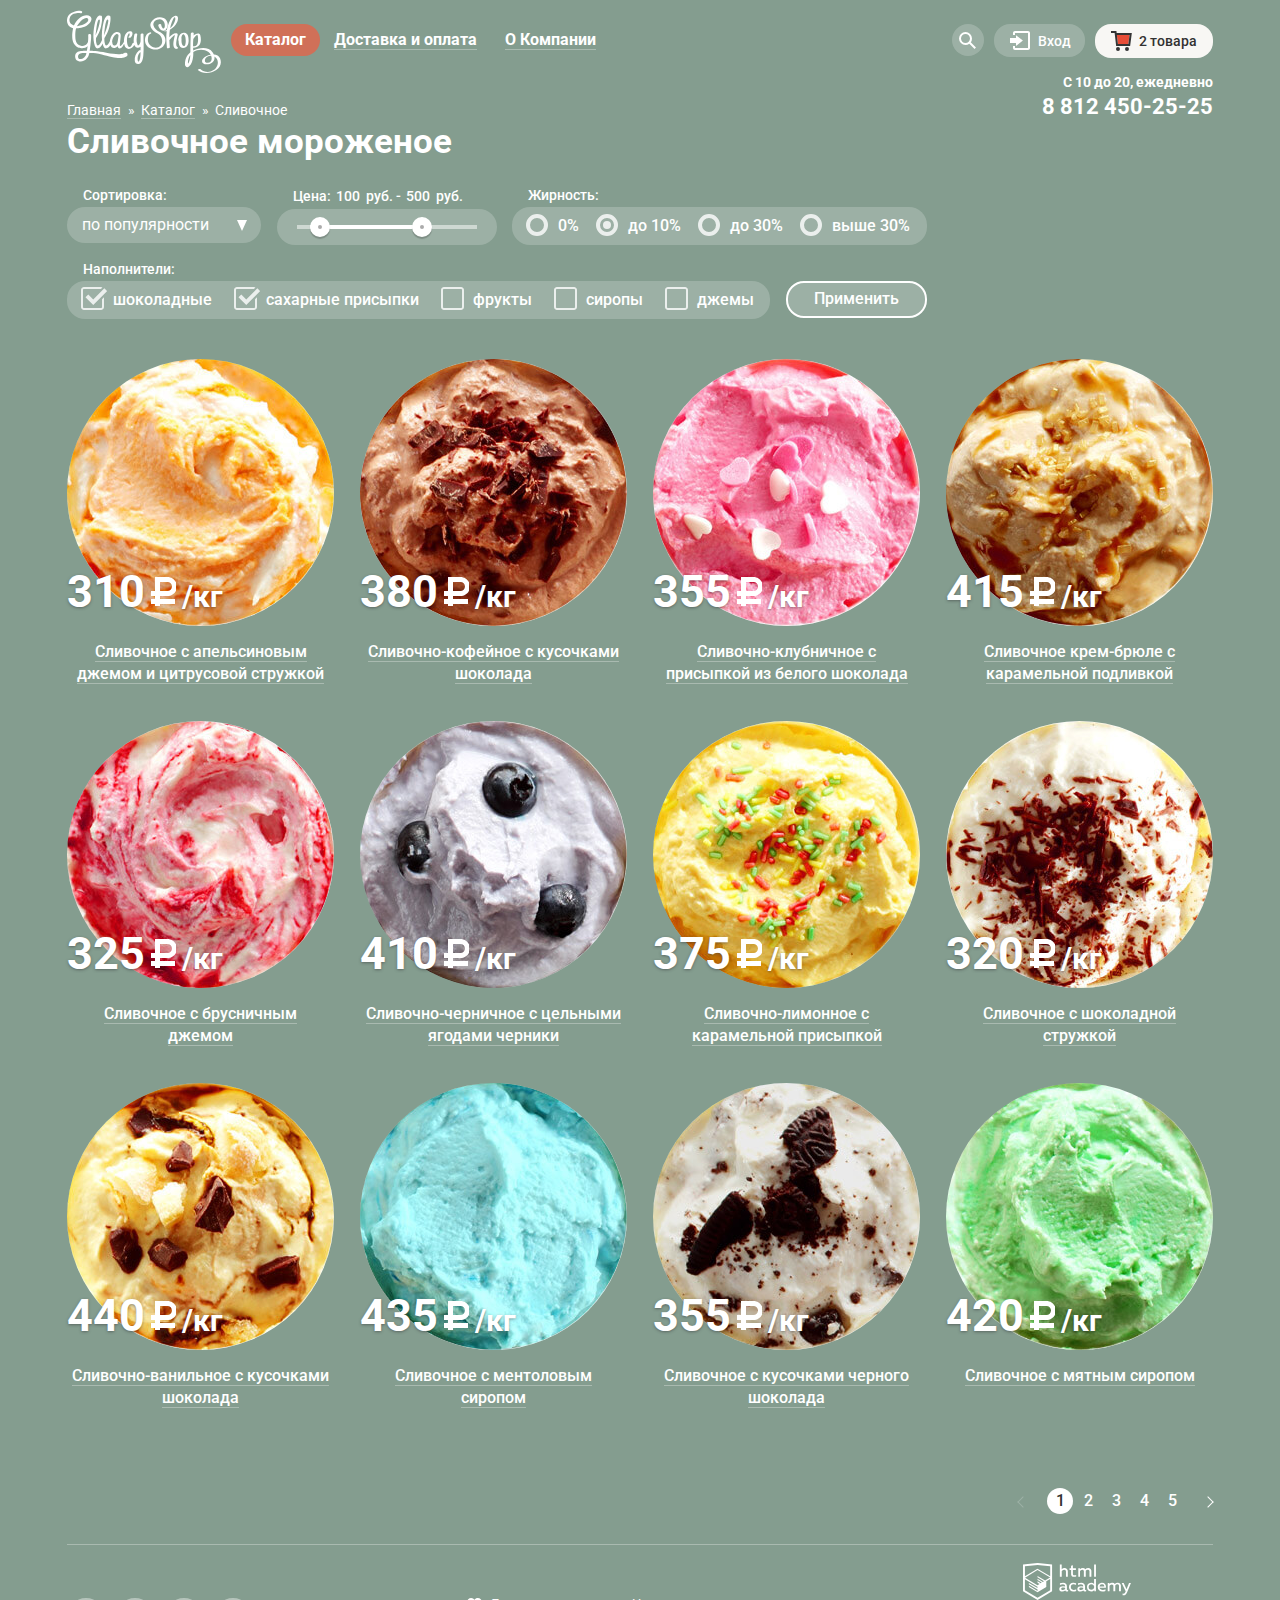
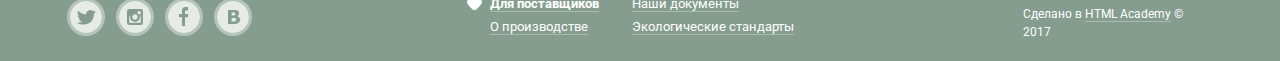
==== commit d6ba20f3: "Добавляет карту" ====
--- a/catalog.html
+++ b/catalog.html
@@ -180,13 +180,14 @@
             <form class="filter" method="get" action="https://echo.htmlacademy.ru">
               <fieldset>
                 <legend>Сортировка:</legend>
-                <div class="filter-wrapper filter-select-wrapper" tabindex="0">
-                <select class="filter-select" name="sort">
-                  <option value="popular">по популярности</option>
-                  <option value="cheap">сначала недорогие</option>
-                  <option value="expensive">сначала дорогие</option>
-                  <option value="fat">по жирности</option>
-                </select>
+                <div class="filter-wrapper filter-select-wrapper">
+                	<select class="filter-select" name="sort">
+                  	<option value="popular">по популярности</option>
+                  	<option value="cheap">сначала недорогие</option>
+                  	<option value="expensive">сначала дорогие</option>
+                  	<option value="fat">по жирности</option>
+                	</select>
+                  <div class="select-arrow"></div>
                 </div>
               </fieldset>
               <fieldset>
@@ -445,5 +446,6 @@
         <p>Сделано в <a href="https://htmlacademy.ru/intensive/htmlcss">HTML Academy</a> © 2017 </p>
       </div>
     </footer>
+    <script src="js/script.min.js"></script>
   </body>
 </html>--- a/css/style.min.css
+++ b/css/style.min.css
@@ -1 +1 @@
-.index-wrapper,body{background-color:#849d8f}body{margin:0;padding:0;font-family:"Roboto","Arial",sans-serif;color:#fff}.container{width:1146px;margin:0 auto}.index-wrapper{min-width:1200px;background-image:url(../img/slide-1.png);background-repeat:no-repeat;background-position:top center;-webkit-transition:background-image .5s ease,background-color .5s ease;-o-transition:background-image .5s ease,background-color .5s ease;transition:background-image .5s ease,background-color .5s ease}.index-wrapper::after,.index-wrapper::before{content:"";visibility:hidden}.index-wrapper::before{background-image:url(../img/slide-2.png)}.index-wrapper::after{background-image:url(../img/slide-3.png)}#product-1:checked~.index-wrapper{background-color:#849d8f;background-image:url(../img/slide-1.png)}#product-2:checked~.index-wrapper{background-color:#8996a6;background-image:url(../img/slide-2.png)}#product-3:checked~.index-wrapper{background-color:#9d8b84;background-image:url(../img/slide-3.png)}#product-1:checked~.index-wrapper #slide1,#product-2:checked~.index-wrapper #slide2,#product-3:checked~.index-wrapper #slide3{display:block}#product-1:checked~.index-wrapper label[for=product-1],#product-2:checked~.index-wrapper label[for=product-2],#product-3:checked~.index-wrapper label[for=product-3]{background-color:#fff}img{max-width:100%;height:auto}.visually-hidden:not(:focus):not(:active),input[type=checkbox].visually-hidden,input[type=radio].visually-hidden{position:absolute;width:1px;height:1px;margin:-1px;border:0;padding:0;white-space:nowrap;-webkit-clip-path:inset(100%);clip-path:inset(100%);clip:rect(0 0 0 0);overflow:hidden}.button{padding-top:11px;padding-bottom:11px;font-family:"Roboto","Arial",sans-serif;font-size:18px;font-weight:700;line-height:24px;text-shadow:0 2px 5px rgba(160,32,11,.76);text-align:center;color:#fff;vertical-align:middle;text-decoration:none;background-color:#ec583c;background-image:-webkit-gradient(linear,left top,right top,from(#e74a35),to(#f26843));background-image:-webkit-linear-gradient(left,#e74a35 0%,#f26843 100%);background-image:-o-linear-gradient(left,#e74a35 0%,#f26843 100%);background-image:linear-gradient(90deg,#e74a35 0%,#f26843 100%);border:0;-webkit-box-shadow:0 2px 2px 0 rgba(172,16,0,.64);box-shadow:0 2px 2px 0 rgba(172,16,0,.64);cursor:pointer}.button:focus,.button:hover{background-image:-webkit-gradient(linear,left top,right top,from(#eb6e5d),to(#f48668));background-image:-webkit-linear-gradient(left,#eb6e5d 0%,#f48668 100%);background-image:-o-linear-gradient(left,#eb6e5d 0%,#f48668 100%);background-image:linear-gradient(90deg,#eb6e5d 0%,#f48668 100%);-webkit-box-shadow:0 2px 2px 0 #ac1000;box-shadow:0 2px 2px 0 #ac1000}.button:active{background-image:-webkit-gradient(linear,left top,right top,from(#e1613e),to(#d64531));background-image:-webkit-linear-gradient(left,#e1613e 0%,#d64531 100%);background-image:-o-linear-gradient(left,#e1613e 0%,#d64531 100%);background-image:linear-gradient(90deg,#e1613e 0%,#d64531 100%);-webkit-box-shadow:inset 0 2px 2px 0 #942718;box-shadow:inset 0 2px 2px 0 #942718}.form-input-field,.form-textarea-field{-webkit-box-sizing:border-box;box-sizing:border-box;padding:9px 14px;font-family:inherit;font-size:14px;font-weight:700;line-height:24px;color:#323232;background-color:#fff;border:1px solid #999;border-radius:6px}.form-input-field{height:44px}.form-textarea-field{height:154px}.form-input-field::-webkit-input-placeholder,.form-textarea-field::-webkit-input-placeholder{font-weight:400}.form-input-field:-moz-placeholder,.form-input-field::-moz-placeholder,.form-textarea-field:-moz-placeholder,.form-textarea-field::-moz-placeholder{font-weight:400}.form-input-field:-ms-input-placeholder,.form-textarea-field:-moz-placeholder{font-weight:700}.form-input-field:hover,.form-textarea-field:hover{padding:8px 13px;border:2px solid #999}.form-input-field:focus,.form-textarea-field:focus{padding:8px 13px;border:2px solid #8fbdec;outline:0}.form-input-field:focus::-webkit-input-placeholder,.form-textarea-field:focus::-webkit-input-placeholder{color:transparent}.form-input-field:focus:-moz-placeholder,.form-input-field:focus::-moz-placeholder,.form-textarea-field:focus:-moz-placeholder,.form-textarea-field:focus::-moz-placeholder{color:transparent}.form-input-field:focus:-ms-input-placeholder,.form-textarea-field:focus:-ms-input-placeholder{color:transparent}.main-header{padding-top:10px;display:-webkit-box;display:-ms-flexbox;display:flex;-ms-flex-wrap:wrap;flex-wrap:wrap}.main-header-logo{width:154px;height:64px;margin-right:10px}.main-header ul{margin-top:14px}.main-navigation,.site-navigation{display:-webkit-box;display:-ms-flexbox;display:flex;-ms-flex-wrap:wrap;flex-wrap:wrap}.main-navigation{width:100%;font-size:14px;font-weight:500;line-height:16px}.site-navigation{min-width:380px;max-width:450px;padding:0;margin:0 auto 0 0;list-style:none;font-size:16px;font-weight:700;line-height:18px}.site-navigation-item{position:relative}.site-navigation-item:focus .sub-navigation,.site-navigation-item:hover .sub-navigation{display:block}.site-navigation-link,.user-navigation-link{display:block;padding:7px 14px;vertical-align:middle}.site-navigation-link{position:relative;color:#fff;text-decoration:none}.site-navigation-link::after{content:"";position:absolute;right:14px;bottom:6px;left:14px;height:1px;background-color:rgba(255,255,255,.3)}.site-navigation-link:focus,.site-navigation-link:hover{color:#333;text-decoration:none;background-color:#fff;border:0;border-radius:18px}.site-navigation-link:active{border:0;background-color:#ededed;-webkit-box-shadow:inset 0 2px 1px 0 #696969;box-shadow:inset 0 2px 1px 0 #696969}.site-navigation-current{background-color:#d07058;border-radius:18px;border:0}.site-navigation-current::after{display:none}.sub-navigation{display:none;position:absolute;padding:0 0 6px;top:25px;width:143px;list-style:none;font-size:14px;font-weight:400;line-height:16px;background-color:#fff;color:#333;border-radius:6px;z-index:2;-webkit-box-shadow:2px 10px 20px 5px #56645c;box-shadow:2px 10px 20px 5px #56645c}.sub-navigation-new{position:relative;margin:0;padding:12px 20px;font-weight:700}.sub-navigation-new::after{content:"";position:absolute;right:9px;bottom:0;left:5px;height:1px;background-color:#d1d0ce}.sub-navigation-link{display:block;color:#333;text-decoration:none;padding:6px 20px;margin-top:3px}.sub-navigation-link:focus,.sub-navigation-link:hover{background-color:#fbded7}.sub-navigation-link:active{background-color:#f6b5a5}.sub-navigation-current{background-color:#d07058}.user-navigation{display:-webkit-box;display:-ms-flexbox;display:flex;-ms-flex-wrap:wrap;flex-wrap:wrap;-webkit-box-pack:end;-ms-flex-pack:end;justify-content:flex-end;min-width:260px;max-width:330px;margin:0 0 0 auto;list-style:none}.user-navigation-item{position:relative}.user-navigation-link{display:-webkit-box;display:-ms-flexbox;display:flex;-webkit-box-align:center;-ms-flex-align:center;align-items:center;text-decoration:none;color:#fff;margin-left:10px;border-radius:16px;padding-left:16px;background-color:rgba(255,255,255,.2)}.user-navigation-link svg{padding-right:7px}.search-link-trigger svg{padding-left:7px}.basket-link-trigger{-webkit-box-sizing:border-box;box-sizing:border-box;width:118px}.user-navigation-link:active,.user-navigation-link:focus,.user-navigation-link:hover{color:#323232;background-color:#f8f7f4}.user-navigation-link:active .color-change,.user-navigation-link:focus .color-change,.user-navigation-link:hover .color-change{fill:#000}.search-link-trigger{margin-left:0;width:32px;height:32px;padding:0;border-radius:50%}.user-navigation-popup{-webkit-box-sizing:border-box;box-sizing:border-box;display:none;position:absolute;top:40px;right:0;padding:20px 15px;color:#323232;background-color:#f8f7f4;-webkit-box-shadow:3px 5px 25px 3px #56645c;box-shadow:3px 5px 25px 3px #56645c;border-radius:6px;z-index:4}.user-navigation-item:hover .user-navigation-popup{display:-webkit-box;display:-ms-flexbox;display:flex;-webkit-box-orient:vertical;-webkit-box-direction:normal;-ms-flex-direction:column;flex-direction:column;-ms-flex-wrap:wrap;flex-wrap:wrap}.search-link-tooltip{width:341px}.search-form .form-input-field{width:100%}.login-link-tooltip{padding:20px;width:277px}.login-form .form-input-field{width:100%;margin-bottom:20px}.login-form-row{display:-webkit-box;display:-ms-flexbox;display:flex;-ms-flex-wrap:wrap;flex-wrap:wrap}.login-form-button{display:inline-block;padding-left:24px;padding-right:24px;border-radius:24px}.login-form-links{display:inline-block;-webkit-box-ordinal-group:2;-ms-flex-order:1;order:1;width:120px;padding-top:5px;margin:0 0 0 17px}.login-form-links a{font-size:13px;color:#323232;text-decoration:none;border-bottom:1px solid rgba(50,50,50,.3)}.login-form-links a:active,.login-form-links a:focus,.login-form-links a:hover{color:#e84d37;border-bottom:1px solid rgba(232,77,55,.3)}.basket-link-full{color:#323232;background-color:#f8f7f4}.basket-link-tooltip{width:540px}.basket-table{border-collapse:collapse;border:0;font-size:13px;font-weight:400;line-height:16px}.basket-table td{padding:0 15px 0 0;vertical-align:top;height:52px}.basket-item-delete{position:relative;width:11px}.button-item-delete{display:block;padding:0;width:11px;height:11px;border:0;background-color:transparent;cursor:pointer}.button-item-delete::after,.button-item-delete::before{content:"";position:absolute;top:10px;width:1px;height:11px;background-color:#231f20}.button-item-delete::before{-webkit-transform:rotate(45deg);-ms-transform:rotate(45deg);transform:rotate(45deg)}.button-item-delete::after{-webkit-transform:rotate(-45deg);-ms-transform:rotate(-45deg);transform:rotate(-45deg)}.basket-item p{display:block;margin:0;padding-top:10px;padding-bottom:5px}.basket-item-image{width:33px}.basket-item-image a{display:block}.basket-item-image img{display:block;border-radius:50%;width:33px;height:33px}.basket-item-title{width:218px;padding-top:10px}.basket-item-title a{text-decoration:none;color:#323232}.basket-item-title a:active,.basket-item-title a:focus,.basket-item-title a:hover,.new-post a:active,.new-post a:focus,.new-post a:hover{color:#e84d37}.basket-item-count{width:110px;text-align:right}.basket-item-count span{color:#999}.basket-item-price{width:65px;text-align:right}.basket-price-total th{padding:0;font-size:15px;font-weight:700;line-height:18px;text-align:right;border-top:2px solid #cacac7}.basket-price-total p{display:block;margin:0;padding:15px 0}.button-basket{padding-left:15px;padding-right:15px;margin-left:auto;border-radius:24px}.header-contacts{margin-left:auto;font-weight:700;line-height:16px;text-align:right}.header-contacts p{margin:0;padding:0;font-weight:700;vertical-align:middle;text-align:right}.header-contacts p:first-child{font-size:14px;line-height:16px;margin-bottom:5px}.header-contacts p:last-child{font-size:22px;line-height:24px}.slider{position:relative;padding-top:275px;padding-bottom:42px;text-align:center;color:#fff}.slider-list{margin:0;padding:0;list-style:none}.slide{display:none}.slide-title{width:700px;margin:0 auto 28px;font-size:60px;line-height:60px;font-weight:800}.slide-button{display:inline-block;padding:10px 40px;font-size:32px;line-height:44px;border-radius:32px}.slider-controls{position:absolute;bottom:63px;list-style:none;margin:0;padding:0;z-index:1}.slider-controls label{display:inline-block;width:17px;height:17px;margin-right:5px;vertical-align:top;background-color:transparent;border:2px solid #fff;border-radius:50%;cursor:pointer}.slider-controls label:focus,.slider-controls label:hover{background-color:rgba(255,255,255,.6)}.slider-controls label:active,.slider-controls label:checked{background-color:#fff}.banner{margin-bottom:35px}.banner-item,.banner-list{display:-webkit-box;display:-ms-flexbox;display:flex}.banner-list{-ms-flex-wrap:wrap;flex-wrap:wrap;-webkit-box-pack:justify;-ms-flex-pack:justify;justify-content:space-between;list-style:none;margin:0;padding:0}.banner-item{-webkit-box-orient:vertical;-webkit-box-direction:normal;-ms-flex-direction:column;flex-direction:column;-webkit-box-sizing:border-box;box-sizing:border-box;padding:17px 20px 22px;width:560px;min-height:229px;border-radius:15px}.banner-item:first-child{background-color:#73172b;background-image:url(../img/banner-raspberry.jpg);color:#fff}.banner-item:last-child{background-color:#3a2217;background-image:url(../img/banner-chocolate.jpg);color:#fff}.banner-item h3,.banner-item p{margin:0 0 17px;font-size:35px;font-weight:700;line-height:41px}.banner-item p{margin:0;font-size:18px;line-height:22px}.banner-button{-ms-flex-item-align:end;align-self:flex-end;margin-top:auto;padding-left:20px;padding-right:20px;border-radius:22px}.catalog-container{width:1172px;margin:0 auto;padding:0 13px}.catalog-list{display:-webkit-box;display:-ms-flexbox;display:flex;-ms-flex-wrap:wrap;flex-wrap:wrap;-webkit-box-pack:start;-ms-flex-pack:start;justify-content:flex-start;margin:0;padding:0;list-style:none}.catalog-item{position:relative;width:293px;min-height:362px}.catalog-item-sticker::before{content:"";width:61px;height:61px;position:absolute;top:5px;left:13px;z-index:2;background-image:url(../img/hit.svg);background-repeat:no-repeat;background-position:0 0}.catalog-item-content{display:-webkit-box;display:-ms-flexbox;display:flex;-webkit-box-orient:vertical;-webkit-box-direction:normal;-ms-flex-direction:column;flex-direction:column;-webkit-box-align:center;-ms-flex-align:center;align-items:center;position:absolute;top:0;left:0;right:0;width:293px;min-height:405px;border-radius:5px}.catalog-item:focus .catalog-item-content,.catalog-item:hover .catalog-item-content{background-color:rgba(255,255,255,.2);z-index:1}.catalog-item-button{display:none;-webkit-box-ordinal-group:3;-ms-flex-order:2;order:2;-ms-flex-item-align:center;-ms-grid-row-align:center;align-self:center;padding-left:17px;padding-right:17px;margin-top:auto;margin-bottom:20px;border-radius:22px}.catalog-item:focus .catalog-item-button,.catalog-item:hover .catalog-item-button{display:block}.catalog-item h3{width:258px;padding:0;margin:15px 0 0;text-align:center;font-size:16px;font-weight:500;line-height:22px;-webkit-box-ordinal-group:2;-ms-flex-order:1;order:1}.catalog-item h3 .catalog-item-link{color:#fff;text-decoration:none;border-bottom:1px solid rgba(255,255,255,.3)}.breadcrumbs a:active,.breadcrumbs a:focus,.breadcrumbs a:hover,.catalog-item h3 .catalog-item-link:active,.catalog-item h3 .catalog-item-link:focus,.catalog-item h3 .catalog-item-link:hover,.footer-copyright a:active,.footer-copyright a:focus,.footer-copyright a:hover,.footer-info a:active,.footer-info a:focus,.footer-info a:hover{color:#ffbc9e;text-decoration:none;border-bottom:1px solid rgba(255,188,158,.3)}.catalog-item img{display:block;width:267px;height:267px;margin-top:5px;border-radius:50%;-webkit-box-ordinal-group:1;-ms-flex-order:0;order:0}.catalog-item-price,.catalog-item-price::before{position:absolute;text-shadow:0 1px 3px rgba(49,50,53,.5)}.catalog-item-price{padding:0;margin:0;font-size:45px;font-weight:700;line-height:45px;top:215px;left:13px}.catalog-item-price::before{content:"";width:27px;height:31px;top:6px;left:82px;background-image:url(../img/ruble.svg);background-repeat:no-repeat;background-position:0 0}.catalog-item-price .kilo{font-size:30px;padding-left:37px}.features{display:-webkit-box;display:-ms-flexbox;display:flex;-webkit-box-orient:vertical;-webkit-box-direction:normal;-ms-flex-direction:column;flex-direction:column;-webkit-box-sizing:border-box;box-sizing:border-box;padding:26px 20px;margin-bottom:40px;min-height:306px;color:#323232;background-color:#eadcbe;background-image:url(../img/pattern-wafer.jpg);background-repeat:repeat;border-radius:15px}.feature-title{margin:0;font-size:24px;font-weight:500;line-height:30px}.feature-item,.features-list{display:-webkit-box;display:-ms-flexbox;display:flex}.features-list{-ms-flex-wrap:wrap;flex-wrap:wrap;margin:0;padding:0;list-style:none}.feature-item{width:540px;padding-top:20px}.feature-item img{width:49px;height:49px;border-radius:50%;margin-top:-12px}.feature-item:nth-child(odd){margin-right:auto}.feature-item:nth-child(even){margin-left:auto}.feature-item p{margin:0;padding-left:7px;font-size:16px;font-weight:400;line-height:22px}.news{display:-webkit-box;display:-ms-flexbox;display:flex;-ms-flex-wrap:wrap;flex-wrap:wrap;-webkit-box-pack:justify;-ms-flex-pack:justify;justify-content:space-between;margin-bottom:40px}.new-post{padding:22px 20px;-webkit-box-sizing:border-box;box-sizing:border-box;min-height:220px;width:560px;color:#323232;background-color:#fff;background-image:url(../img/new-post.jpg);border-radius:15px}.new-post h3,.subscribe-block-wrapper p{margin:0 0 5px;font-size:16px;font-weight:500;line-height:22px}.new-post a{display:block;width:285px;font-size:24px;line-height:30px;color:#323232}.subscribe-block,.subscribe-block-wrapper{color:#5a5a5a;background-color:#f8f7f4;border-radius:15px}.subscribe-block{display:-webkit-box;display:-ms-flexbox;display:flex;-webkit-box-sizing:border-box;box-sizing:border-box;min-height:220px;width:560px;background-image:-webkit-repeating-linear-gradient(315deg,#92cdff,#92cdff 5px,#f8f7f4 5px,#f8f7f4 10px,#fe9e90 10px,#fe9e90 15px);background-image:-o-repeating-linear-gradient(315deg,#92cdff,#92cdff 5px,#f8f7f4 5px,#f8f7f4 10px,#fe9e90 10px,#fe9e90 15px);background-image:repeating-linear-gradient(135deg,#92cdff,#92cdff 5px,#f8f7f4 5px,#f8f7f4 10px,#fe9e90 10px,#fe9e90 15px);padding:5px}.subscribe-block-wrapper{padding:30px 20px 35px}.subscribe-block-wrapper p{margin:0 0 35px;font-weight:400;vertical-align:middle}.subscribe-block-button{vertical-align:top;padding:9px 17px;border-radius:22px;margin-left:10px}.subscribe-form .form-input-field{width:368px;font-size:16px}.contacts{position:relative;width:1200px;min-height:430px;margin:0 auto;color:#323232;background-color:#e9e1c2;background-image:url(../img/map-pin.png);background-repeat:no-repeat}.contacts-info,.contacts-info p{font-size:14px;font-weight:400;line-height:20px}.contacts-info{display:-webkit-box;display:-ms-flexbox;display:flex;-webkit-box-orient:vertical;-webkit-box-direction:normal;-ms-flex-direction:column;flex-direction:column;padding:30px 25px;position:absolute;top:63px;right:25px;-webkit-box-sizing:border-box;box-sizing:border-box;width:305px;min-height:305px;color:#323232;background-color:#fdfefe;border-radius:15px}.contacts-info p{margin:0}.conatcts-info b,.new-post a{margin:0;font-weight:700}.contacts-address{margin-bottom:18px}.contacts-address b{line-height:24px}.contacts-phone{line-height:22px}.contacts-text{line-height:20px;padding-bottom:5px}.contacts-address b,.contacts-phone b{font-size:18px;font-weight:700}.contacts-button{margin-top:auto;width:100%;border-radius:22px}.modal-feedback{display:none;position:fixed;top:50%;left:50%;-webkit-transform:translate(-50%,-50%);-ms-transform:translate(-50%,-50%);transform:translate(-50%,-50%);width:477px;padding:17px 23px 24px;color:#323232;background-color:#f8f7f4;-webkit-box-shadow:0 2px 2px 0 #56645c;box-shadow:0 2px 2px 0 #56645c;border-radius:6px;z-index:4}.modal-close{position:absolute;top:15px;right:23px;width:18px;height:18px;border:0;background-color:transparent;cursor:pointer}.modal-close::after,.modal-close::before{content:"";position:absolute;top:0;width:2px;height:17px;background-color:#231f20}.modal-close::before{-webkit-transform:rotate(45deg);-ms-transform:rotate(45deg);transform:rotate(45deg)}.modal-close::after{-webkit-transform:rotate(-45deg);-ms-transform:rotate(-45deg);transform:rotate(-45deg)}.modal-feedback p{font-size:24px;font-weight:500;line-height:28px;margin:0 0 20px}.feedback-form .form-input-field{width:268px;margin-bottom:20px}.feedback-form .form-textarea-field{width:100%;margin-bottom:25px}.feedback-form-button{float:right;padding-left:24px;padding-right:24px;border-radius:24px}.overlay{display:none;position:fixed;left:0;top:0;width:100%;height:100%;background-color:rgba(35,31,32,.3);z-index:3}.inner-page{background-image:url(../img/backlight.png);background-repeat:repeat-x}.catalog-page,.catalog-page .container{display:-webkit-box;display:-ms-flexbox;display:flex;-webkit-box-orient:vertical;-webkit-box-direction:normal;-ms-flex-direction:column;flex-direction:column;-ms-flex-wrap:wrap;flex-wrap:wrap}.page-title{padding:0;margin:0 0 25px;font-size:35px;font-weight:700;line-height:41px}.breadcrumbs{display:-webkit-box;display:-ms-flexbox;display:flex;-webkit-box-pack:start;-ms-flex-pack:start;justify-content:flex-start;-ms-flex-wrap:wrap;flex-wrap:wrap;-webkit-box-ordinal-group:0;-ms-flex-order:-1;order:-1;padding:0;margin:-17px 0 3px;list-style:none;font-size:14px;font-weight:400;line-height:16px}.breadcrumbs a,.footer-copyright a,.footer-info a{color:#fff;text-decoration:none;border-bottom:1px solid rgba(255,255,255,.3)}.breadcrumbs li:last-child{margin-right:0}.breadcrumbs li{position:relative;margin-right:20px}.breadcrumbs li::after{content:"»";position:absolute;top:0;right:-13px;width:6px;height:6px}.breadcrumbs-current::after{display:none}.filters{margin-bottom:35px}.filter{display:-webkit-box;display:-ms-flexbox;display:flex;-ms-flex-wrap:wrap;flex-wrap:wrap;-webkit-box-pack:justify;-ms-flex-pack:justify;justify-content:space-between;-webkit-box-align:start;-ms-flex-align:start;align-items:flex-start;font:inherit;width:860px;font-size:16px;font-weight:500;line-height:18px}.filter fieldset{padding:0;min-height:58px;border:0;margin:0 0 16px}.filter fieldset:last-of-type{margin-bottom:0}.filter legend{font-size:14px;line-height:16px;margin-bottom:4px;margin-left:16px}.filter-wrapper{-webkit-box-sizing:border-box;box-sizing:border-box;min-height:36px;background-color:rgba(255,255,255,.2);border-radius:18px}.filter-select-wrapper{width:194px;position:relative;overflow:hidden}.filter-select-wrapper::after{content:"";position:absolute;top:13px;left:170px;width:0;height:0;border-style:solid;border-width:11px 5.5px 0;border-color:#fff transparent transparent;cursor:pointer}.filter-select-wrapper:hover::after{border-color:#323232 transparent transparent}.filter-select-wrapper:active{background-color:#fff;color:#232323}.filter-select{width:184px;height:36px;border-radius:18px;background-color:transparent;border-style:none;outline:0;color:#fff;padding-left:15px;cursor:pointer}.filter-select:hover{color:#323232}.filter-select option{color:#000}.filter-range-label{font-size:14px;line-height:16px;margin-bottom:4px}.filter-range-input{width:25px;margin:0;color:inherit;font:inherit;background:0 0;border:0}.filter-range-wrapper{width:220px}.filter-range-controls{position:relative;padding:16px 20px}.filter-range-controls .scale{height:4px;background:rgba(255,255,255,.5)}.filter-range-controls .bar{width:117px;margin-left:13px;margin-right:45px;height:4px;background:#fff}.range-toggle{position:absolute;top:8px;width:4px;height:4px;background:#ababab;border:8px solid #fff;border-radius:50%;-webkit-box-shadow:0 2px 1px 0 rgba(0,1,1,.2);box-shadow:0 2px 1px 0 rgba(0,1,1,.2);cursor:pointer}.range-toggle-min{left:33px}.range-toggle-max{right:65px}.filter-radio-wrapper{width:415px;padding:0 14px}.filter-label{display:inline-block;font:inherit;position:relative;cursor:pointer;-webkit-user-select:none;-moz-user-select:none;-ms-user-select:none;user-select:none;padding:10px 13px 10px 32px}.filter-label:last-child{padding-right:0}.filter-input:focus+.filter-label,.filter-input:hover+.filter-label{opacity:1}.filter-input-radio+.filter-label::before{content:"";position:absolute;left:0;top:7px;width:14px;height:14px;border:4px solid #fff;border-radius:50%;opacity:.8}.filter-input-radio:checked+.filter-label::after{content:"";position:absolute;left:7px;top:14px;width:8px;height:8px;background-color:#fff;border-radius:50%;opacity:.8}.filter-input-radio:checked:hover+.filter-label::after,.filter-input-radio:hover+.filter-label::before{opacity:1}.filter-input-radio:checked:disabled+.filter-label::after,.filter-input-radio:disabled+.filter-label::before{opacity:.4}.filter-checkbox-wrapper{width:703px;padding:0 14px}.filter-checkbox-wrapper .filter-label{padding-right:18px}.filter-checkbox-wrapper .filter-label:last-child{padding-right:0}.filter-input-checkbox+.filter-label::before{content:"";position:absolute;left:0;top:6px;width:23px;height:23px;background-image:url(../img/checkbox-off.svg);background-repeat:no-repeat;background-position:0 0;opacity:.8}.filter-input-checkbox:checked+.filter-label::before{content:"";position:absolute;left:0;top:6px;width:26px;height:23px;background-image:url(../img/checkbox-on.svg);background-repeat:no-repeat;background-position:0 0;opacity:.8}.filter-input-checkbox:checked:hover+.filter-label::after,.filter-input-checkbox:hover+.filter-label::before{opacity:1}.filter-input-checkbox:checked:disabled+.filter-label::after,.filter-input-checkbox:disabled+.filter-label::before{opacity:.4}.filter-button{padding:7px 26px 8px;margin-top:20px;font:inherit;display:block;color:#fff;border:2px solid #fff;border-radius:18px;text-decoration:none;background-color:rgba(255,255,255,.2)}.filter-button:focus,.filter-button:hover{color:#323232;background-color:#fff}.filter-button:active{color:#323232;background-color:#fff;outline:0;-webkit-box-shadow:inset 0 2px 1px 0 #7d7d7d;box-shadow:inset 0 2px 1px 0 #7d7d7d}.catalog-page .catalog{margin-bottom:48px}.page-navigation{margin-bottom:30px}.pagination-list{display:-webkit-box;display:-ms-flexbox;display:flex;-webkit-box-pack:end;-ms-flex-pack:end;justify-content:flex-end;margin:0;padding:0;list-style:none;font-size:16px;font-weight:500;line-height:18px;color:#fff;text-align:center}.pagination-list li{margin-left:2px;display:block;-webkit-box-sizing:border-box;box-sizing:border-box;width:26px;height:26px;background-color:transparent;border-radius:50%}.pagination-button{display:block;padding:0;border:0;position:relative}.pagination-button-back::before,.pagination-button-next::before{content:"";position:absolute;top:10px;background-color:transparent;border:1px solid #fff;width:7px;height:7px;-webkit-transform:rotate(45deg);-ms-transform:rotate(45deg);transform:rotate(45deg);cursor:pointer}.pagination-button-back::before{border-right:none;border-top:none;left:0}.pagination-button-next::before{border-left:none;border-bottom:none;right:-25px}.pagination-button.disabled,.pagination-button:disabled{cursor:default;opacity:.2}.pagination-link{display:block;padding:4px;text-decoration:none;color:#fff}.pagination-link:focus,.pagination-link:hover{background-color:rgba(255,255,255,.2);border-radius:50%}.pagination-link-current,.pagination-link-current:hover,.pagination-link:active{color:#323232;background-color:#fff;border-radius:50%}.footer-social,.main-footer{display:-webkit-box;display:-ms-flexbox;display:flex;-webkit-box-pack:justify;-ms-flex-pack:justify;justify-content:space-between}.main-footer{-webkit-box-align:end;-ms-flex-align:end;align-items:flex-end;padding-top:18px;padding-bottom:20px;font-size:13px;font-weight:400;line-height:18px;border-top:1px solid rgba(255,255,255,.3)}.footer-social{-ms-flex-wrap:wrap;flex-wrap:wrap;width:185px;margin:0;padding:0;list-style:none}.footer-social li{padding-bottom:5px}.social-button{display:block;width:32px;height:32px;text-decoration:none;border:3px solid rgba(255,255,255,.5);opacity:.8;border-radius:50%}.social-button:focus,.social-button:hover{opacity:1}.social-button:active::before{content:"";position:absolute;width:32px;height:32px;border-radius:50%;background-color:transparent;-webkit-box-shadow:inset 0 2px 1px #888;box-shadow:inset 0 2px 1px #888}.footer-info{display:-webkit-box;display:-ms-flexbox;display:flex;-ms-flex-wrap:wrap;flex-wrap:wrap;width:355px;list-style:none;margin:0;padding:0}.footer-info li{padding-left:30px;padding-bottom:5px;position:relative}.footer-info li:nth-child(odd){width:112px}.footer-info li:nth-child(even){width:163px}.footer-info b::before{content:"";width:15px;height:12px;position:absolute;top:3px;left:7px;background-image:url(../img/heart.svg);background-repeat:no-repeat;background-position:0 0}.footer-copyright{width:190px}.footer-copyright p{margin:0;font-size:12px}+@-webkit-keyframes popup-shake{0%,to{-webkit-transform:translateX(0);transform:translateX(0)}10%,30%,50%,70%,90%{-webkit-transform:translateX(-10px);transform:translateX(-10px)}20%,40%,60%,80%{-webkit-transform:translate(10px);transform:translate(10px)}}@keyframes popup-shake{0%,to{-webkit-transform:translateX(0);transform:translateX(0)}10%,30%,50%,70%,90%{-webkit-transform:translateX(-10px);transform:translateX(-10px)}20%,40%,60%,80%{-webkit-transform:translate(10px);transform:translate(10px)}}@-webkit-keyframes bounce{0%{-webkit-transform:translate(-50%,-200%);transform:translate(-50%,-200%)}80%{-webkit-transform:translate(-50%,-10%);transform:translate(-50%,-10%)}90%{-webkit-transform:translate(-50%,-30%);transform:translate(-50%,-30%)}to{-webkit-transform:translate(-50%,-50%);transform:translate(-50%,-50%)}}@keyframes bounce{0%{-webkit-transform:translate(-50%,-200%);transform:translate(-50%,-200%)}80%{-webkit-transform:translate(-50%,-10%);transform:translate(-50%,-10%)}90%{-webkit-transform:translate(-50%,-30%);transform:translate(-50%,-30%)}to{-webkit-transform:translate(-50%,-50%);transform:translate(-50%,-50%)}}@-webkit-keyframes shake{0%,to{-webkit-transform:translate(-50%,-50%);transform:translate(-50%,-50%)}10%,30%,50%,70%,90%{-webkit-transform:translate(-55%,-50%);transform:translate(-55%,-50%)}20%,40%,60%,80%{-webkit-transform:translate(-45%,-50%);transform:translate(-45%,-50%)}}@keyframes shake{0%,to{-webkit-transform:translate(-50%,-50%);transform:translate(-50%,-50%)}10%,30%,50%,70%,90%{-webkit-transform:translate(-55%,-50%);transform:translate(-55%,-50%)}20%,40%,60%,80%{-webkit-transform:translate(-45%,-50%);transform:translate(-45%,-50%)}}.index-wrapper,body{min-width:1200px;background-color:#849d8f}body{margin:0;padding:0;font-family:"Roboto","Arial",sans-serif;color:#fff}.container{width:1146px;margin:0 auto}.index-wrapper{background-image:url(../img/slide-1.png);background-repeat:no-repeat;background-position:top center;-webkit-transition:background-image .5s ease,background-color .5s ease;-o-transition:background-image .5s ease,background-color .5s ease;transition:background-image .5s ease,background-color .5s ease}.index-wrapper::after,.index-wrapper::before{content:"";visibility:hidden}.index-wrapper::before{background-image:url(../img/slide-2.png)}.index-wrapper::after{background-image:url(../img/slide-3.png)}#product-1:checked~.index-wrapper{background-color:#849d8f;background-image:url(../img/slide-1.png)}#product-2:checked~.index-wrapper{background-color:#8996a6;background-image:url(../img/slide-2.png)}#product-3:checked~.index-wrapper{background-color:#9d8b84;background-image:url(../img/slide-3.png)}#product-1:checked~.index-wrapper #slide1,#product-2:checked~.index-wrapper #slide2,#product-3:checked~.index-wrapper #slide3{display:block}#product-1:checked~.index-wrapper label[for=product-1],#product-2:checked~.index-wrapper label[for=product-2],#product-3:checked~.index-wrapper label[for=product-3]{background-color:#fff}img{max-width:100%;height:auto}.visually-hidden:not(:focus):not(:active),input[type=checkbox].visually-hidden,input[type=radio].visually-hidden{position:absolute;width:1px;height:1px;margin:-1px;border:0;padding:0;white-space:nowrap;-webkit-clip-path:inset(100%);clip-path:inset(100%);clip:rect(0 0 0 0);overflow:hidden}.button{padding-top:11px;padding-bottom:11px;font-family:"Roboto","Arial",sans-serif;font-size:18px;font-weight:700;line-height:24px;text-shadow:0 2px 5px rgba(160,32,11,.76);text-align:center;color:#fff;vertical-align:middle;text-decoration:none;background-color:#ec583c;background-image:-webkit-gradient(linear,left top,right top,from(#e74a35),to(#f26843));background-image:-webkit-linear-gradient(left,#e74a35 0%,#f26843 100%);background-image:-o-linear-gradient(left,#e74a35 0%,#f26843 100%);background-image:linear-gradient(90deg,#e74a35 0%,#f26843 100%);border:0;-webkit-box-shadow:0 2px 2px 0 rgba(172,16,0,.64);box-shadow:0 2px 2px 0 rgba(172,16,0,.64);cursor:pointer}.button:focus,.button:hover{background-image:-webkit-gradient(linear,left top,right top,from(#eb6e5d),to(#f48668));background-image:-webkit-linear-gradient(left,#eb6e5d 0%,#f48668 100%);background-image:-o-linear-gradient(left,#eb6e5d 0%,#f48668 100%);background-image:linear-gradient(90deg,#eb6e5d 0%,#f48668 100%);-webkit-box-shadow:0 2px 2px 0 #ac1000;box-shadow:0 2px 2px 0 #ac1000}.button:active{background-image:-webkit-gradient(linear,left top,right top,from(#e1613e),to(#d64531));background-image:-webkit-linear-gradient(left,#e1613e 0%,#d64531 100%);background-image:-o-linear-gradient(left,#e1613e 0%,#d64531 100%);background-image:linear-gradient(90deg,#e1613e 0%,#d64531 100%);-webkit-box-shadow:inset 0 2px 2px 0 #942718;box-shadow:inset 0 2px 2px 0 #942718}.form-input-field,.form-textarea-field{-webkit-box-sizing:border-box;box-sizing:border-box;padding:9px 14px;font-family:inherit;font-size:14px;font-weight:700;line-height:24px;color:#323232;background-color:#fff;border:1px solid #999;border-radius:6px}.form-input-field{height:44px}.form-textarea-field{height:154px}.form-input-field::-webkit-input-placeholder,.form-textarea-field::-webkit-input-placeholder{font-weight:400}.form-input-field:-moz-placeholder,.form-input-field::-moz-placeholder,.form-textarea-field:-moz-placeholder,.form-textarea-field::-moz-placeholder{font-weight:400}.form-input-field:-ms-input-placeholder,.form-textarea-field:-moz-placeholder{font-weight:700}.form-input-field:hover,.form-textarea-field:hover{padding:8px 13px;border:2px solid #999}.form-input-field:focus,.form-textarea-field:focus{padding:8px 13px;border:2px solid #8fbdec;outline:0}.form-input-field:focus::-webkit-input-placeholder,.form-textarea-field:focus::-webkit-input-placeholder{color:transparent}.form-input-field:focus:-moz-placeholder,.form-input-field:focus::-moz-placeholder,.form-textarea-field:focus:-moz-placeholder,.form-textarea-field:focus::-moz-placeholder{color:transparent}.form-input-field:focus:-ms-input-placeholder,.form-textarea-field:focus:-ms-input-placeholder{color:transparent}.main-header{padding-top:10px;display:-webkit-box;display:-ms-flexbox;display:flex;-ms-flex-wrap:wrap;flex-wrap:wrap}.main-header-logo{width:154px;height:64px;margin-right:10px}.main-header ul{margin-top:14px}.main-navigation,.site-navigation{display:-webkit-box;display:-ms-flexbox;display:flex;-ms-flex-wrap:wrap;flex-wrap:wrap}.main-navigation{width:100%;font-size:14px;font-weight:500;line-height:16px}.site-navigation{min-width:380px;max-width:450px;padding:0;margin:0 auto 0 0;list-style:none;font-size:16px;font-weight:700;line-height:18px}.site-navigation-item{position:relative}.site-navigation-item:hover .sub-navigation,.site-navigation-link:focus+.sub-navigation{display:block}.site-navigation-link,.user-navigation-link{display:block;padding:7px 14px;vertical-align:middle}.site-navigation-link{position:relative;color:#fff;text-decoration:none}.site-navigation-link::after{content:"";position:absolute;right:14px;bottom:6px;left:14px;height:1px;background-color:rgba(255,255,255,.3)}.site-navigation-link:focus,.site-navigation-link:hover{color:#333;text-decoration:none;background-color:#fff;border:0;border-radius:18px}.site-navigation-link:active{border:0;background-color:#ededed;-webkit-box-shadow:inset 0 2px 1px 0 #696969;box-shadow:inset 0 2px 1px 0 #696969}.site-navigation-current{background-color:#d07058;border-radius:18px;border:0}.site-navigation-current::after{display:none}.sub-navigation{display:none;position:absolute;padding:0 0 6px;top:25px;width:143px;list-style:none;font-size:14px;font-weight:400;line-height:16px;background-color:#fff;color:#333;border-radius:6px;z-index:2;-webkit-box-shadow:2px 10px 20px 5px #56645c;box-shadow:2px 10px 20px 5px #56645c}.sub-navigation-new{position:relative;margin:0;padding:12px 20px;font-weight:700}.sub-navigation-new::after{content:"";position:absolute;right:9px;bottom:0;left:5px;height:1px;background-color:#d1d0ce}.sub-navigation-link{display:block;color:#333;text-decoration:none;padding:6px 20px;margin-top:3px}.sub-navigation-link:focus,.sub-navigation-link:hover{background-color:#fbded7}.sub-navigation-link:active{background-color:#f6b5a5}.sub-navigation-current{background-color:#d07058}.user-navigation{display:-webkit-box;display:-ms-flexbox;display:flex;-ms-flex-wrap:wrap;flex-wrap:wrap;-webkit-box-pack:end;-ms-flex-pack:end;justify-content:flex-end;min-width:260px;max-width:330px;margin:0 0 0 auto;list-style:none}.user-navigation-item{position:relative}.user-navigation-link{display:-webkit-box;display:-ms-flexbox;display:flex;-webkit-box-align:center;-ms-flex-align:center;align-items:center;text-decoration:none;color:#fff;margin-left:10px;border-radius:16px;padding-left:16px;background-color:rgba(255,255,255,.2)}.user-navigation-link svg{padding-right:7px}.search-link-trigger svg{padding-left:7px}.basket-link-trigger{-webkit-box-sizing:border-box;box-sizing:border-box;width:118px}.user-navigation-link:active,.user-navigation-link:focus,.user-navigation-link:hover{color:#323232;background-color:#f8f7f4}.user-navigation-link:active .color-change,.user-navigation-link:focus .color-change,.user-navigation-link:hover .color-change{fill:#000}.search-link-trigger{margin-left:0;width:32px;height:32px;padding:0;border-radius:50%}.user-navigation-popup{-webkit-box-sizing:border-box;box-sizing:border-box;display:none;position:absolute;top:40px;right:0;padding:20px 15px;color:#323232;background-color:#f8f7f4;-webkit-box-shadow:3px 5px 25px 3px #56645c;box-shadow:3px 5px 25px 3px #56645c;border-radius:6px;z-index:4}.user-navigation-item:hover .user-navigation-popup,.user-navigation-link:active+.user-navigation-popup,.user-navigation-link:focus+.user-navigation-popup{display:-webkit-box;display:-ms-flexbox;display:flex;-webkit-box-orient:vertical;-webkit-box-direction:normal;-ms-flex-direction:column;flex-direction:column;-ms-flex-wrap:wrap;flex-wrap:wrap}.popup-error{-webkit-animation:popup-shake .6s;animation:popup-shake .6s}.search-link-tooltip{width:341px}.search-form .form-input-field{width:100%}.login-link-tooltip{padding:20px;width:277px}.login-form .form-input-field{width:100%;margin-bottom:20px}.login-form-row{display:-webkit-box;display:-ms-flexbox;display:flex;-ms-flex-wrap:wrap;flex-wrap:wrap}.login-form-button{display:inline-block;padding-left:24px;padding-right:24px;border-radius:24px}.login-form-links{display:inline-block;-webkit-box-ordinal-group:2;-ms-flex-order:1;order:1;width:120px;padding-top:5px;margin:0 0 0 17px}.login-form-links a{font-size:13px;color:#323232;text-decoration:none;border-bottom:1px solid rgba(50,50,50,.3)}.login-form-links a:active,.login-form-links a:focus,.login-form-links a:hover{color:#e84d37;border-bottom:1px solid rgba(232,77,55,.3)}.basket-link-full{color:#323232;background-color:#f8f7f4}.basket-link-tooltip{width:540px}.basket-table{border-collapse:collapse;border:0;font-size:13px;font-weight:400;line-height:16px}.basket-table td{padding:0 15px 0 0;vertical-align:top;height:52px}.basket-item-delete{position:relative;width:11px}.button-item-delete{display:block;padding:0;width:11px;outline:0;height:11px;border:0;background-color:transparent;cursor:pointer}.button-item-delete::after,.button-item-delete::before{content:"";position:absolute;top:10px;width:1px;height:11px;background-color:#231f20}.button-item-delete:focus::after,.button-item-delete:focus::before{outline:thin dotted;outline:5px auto -webkit-focus-ring-color}.button-item-delete::before{-webkit-transform:rotate(45deg);-ms-transform:rotate(45deg);transform:rotate(45deg)}.button-item-delete::after{-webkit-transform:rotate(-45deg);-ms-transform:rotate(-45deg);transform:rotate(-45deg)}.basket-item p{display:block;margin:0;padding-top:10px;padding-bottom:5px}.basket-item-image{width:33px}.basket-item-image a{display:block}.basket-item-image img{display:block;border-radius:50%;width:33px;height:33px}.basket-item-title{width:218px;padding-top:10px}.basket-item-title a{text-decoration:none;color:#323232}.basket-item-title a:active,.basket-item-title a:focus,.basket-item-title a:hover,.new-post a:active,.new-post a:focus,.new-post a:hover{color:#e84d37}.basket-item-count{width:110px;text-align:right}.basket-item-count span{color:#999}.basket-item-price{width:65px;text-align:right}.basket-price-total th{padding:0;font-size:15px;font-weight:700;line-height:18px;text-align:right;border-top:2px solid #cacac7}.basket-price-total p{display:block;margin:0;padding:15px 0}.button-basket{padding-left:15px;padding-right:15px;margin-left:auto;border-radius:24px}.header-contacts{margin-left:auto;font-weight:700;line-height:16px;text-align:right}.header-contacts p{margin:0;padding:0;font-weight:700;vertical-align:middle;text-align:right}.header-contacts p:first-child{font-size:14px;line-height:16px;margin-bottom:5px}.header-contacts p:last-child{font-size:22px;line-height:24px}.slider{position:relative;padding-top:275px;padding-bottom:42px;text-align:center;color:#fff}.slider-list{margin:0;padding:0;list-style:none}.slide{display:none}.slide-title{width:700px;margin:0 auto 28px;font-size:60px;line-height:60px;font-weight:800}.slide-button{display:inline-block;padding:10px 40px;font-size:32px;line-height:44px;border-radius:32px}.slider-controls{position:absolute;bottom:63px;list-style:none;margin:0;padding:0;z-index:1}.slider-controls label{display:inline-block;width:17px;height:17px;margin-right:5px;vertical-align:top;background-color:transparent;border:2px solid #fff;border-radius:50%;cursor:pointer}.slider-controls label:focus,.slider-controls label:hover{background-color:rgba(255,255,255,.6)}.slider-controls label:active,.slider-controls label:checked{background-color:#fff}.banner{margin-bottom:35px}.banner-item,.banner-list{display:-webkit-box;display:-ms-flexbox;display:flex}.banner-list{-ms-flex-wrap:wrap;flex-wrap:wrap;-webkit-box-pack:justify;-ms-flex-pack:justify;justify-content:space-between;list-style:none;margin:0;padding:0}.banner-item{-webkit-box-orient:vertical;-webkit-box-direction:normal;-ms-flex-direction:column;flex-direction:column;-webkit-box-sizing:border-box;box-sizing:border-box;padding:17px 20px 22px;width:560px;min-height:229px;border-radius:15px}.banner-item:first-child{background-color:#73172b;background-image:url(../img/banner-raspberry.jpg);color:#fff}.banner-item:last-child{background-color:#3a2217;background-image:url(../img/banner-chocolate.jpg);color:#fff}.banner-item h3,.banner-item p{margin:0 0 17px;font-size:35px;font-weight:700;line-height:41px}.banner-item p{margin:0;font-size:18px;line-height:22px}.banner-button{-ms-flex-item-align:end;align-self:flex-end;margin-top:auto;padding-left:20px;padding-right:20px;border-radius:22px}.catalog-container{width:1172px;margin:0 auto;padding:0 13px}.catalog{margin-bottom:5px}.catalog-list{display:-webkit-box;display:-ms-flexbox;display:flex;-ms-flex-wrap:wrap;flex-wrap:wrap;-webkit-box-pack:start;-ms-flex-pack:start;justify-content:flex-start;margin:0;padding:0;list-style:none}.catalog-item{position:relative;width:293px;min-height:362px}.catalog-item-sticker::before{content:"";width:61px;height:61px;position:absolute;top:5px;left:13px;z-index:2;background-image:url(../img/hit.svg);background-repeat:no-repeat;background-position:0 0}.catalog-item-content{display:-webkit-box;display:-ms-flexbox;display:flex;-webkit-box-orient:vertical;-webkit-box-direction:normal;-ms-flex-direction:column;flex-direction:column;-webkit-box-align:center;-ms-flex-align:center;align-items:center;position:absolute;top:0;left:0;right:0;width:293px;min-height:405px;border-radius:5px}.catalog-item:focus .catalog-item-content,.catalog-item:hover .catalog-item-content{background-color:rgba(255,255,255,.2);z-index:1}.catalog-item-button{display:none;-webkit-box-ordinal-group:3;-ms-flex-order:2;order:2;-ms-flex-item-align:center;-ms-grid-row-align:center;align-self:center;padding-left:17px;padding-right:17px;margin-top:auto;margin-bottom:20px;border-radius:22px}.catalog-item:focus .catalog-item-button,.catalog-item:hover .catalog-item-button{display:block}.catalog-item h3{width:258px;padding:0;margin:15px 0 0;text-align:center;font-size:16px;font-weight:500;line-height:22px;-webkit-box-ordinal-group:2;-ms-flex-order:1;order:1}.catalog-item h3 .catalog-item-link{color:#fff;text-decoration:none;border-bottom:1px solid rgba(255,255,255,.3)}.breadcrumbs a:active,.breadcrumbs a:focus,.breadcrumbs a:hover,.catalog-item h3 .catalog-item-link:active,.catalog-item h3 .catalog-item-link:focus,.catalog-item h3 .catalog-item-link:hover,.footer-copyright a:active,.footer-copyright a:focus,.footer-copyright a:hover,.footer-info a:active,.footer-info a:focus,.footer-info a:hover{color:#ffbc9e;text-decoration:none;border-bottom:1px solid rgba(255,188,158,.3)}.catalog-item img{display:block;width:267px;height:267px;margin-top:5px;border-radius:50%;-webkit-box-ordinal-group:1;-ms-flex-order:0;order:0}.catalog-item-price,.catalog-item-price::before{position:absolute;text-shadow:0 1px 3px rgba(49,50,53,.5)}.catalog-item-price{padding:0;margin:0;font-size:45px;font-weight:700;line-height:45px;top:215px;left:13px}.catalog-item-price::before{content:"";width:27px;height:31px;top:6px;left:82px;background-image:url(../img/ruble.svg);background-repeat:no-repeat;background-position:0 0}.catalog-item-price .kilo{font-size:30px;padding-left:37px}.features{display:-webkit-box;display:-ms-flexbox;display:flex;-webkit-box-orient:vertical;-webkit-box-direction:normal;-ms-flex-direction:column;flex-direction:column;-webkit-box-sizing:border-box;box-sizing:border-box;padding:26px 20px;margin-bottom:40px;min-height:306px;color:#323232;background-color:#eadcbe;background-image:url(../img/pattern-wafer.jpg);background-repeat:repeat;border-radius:15px}.feature-title{margin:0;font-size:24px;font-weight:500;line-height:30px}.feature-item,.features-list{display:-webkit-box;display:-ms-flexbox;display:flex}.features-list{-ms-flex-wrap:wrap;flex-wrap:wrap;margin:0;padding:0;list-style:none}.feature-item{width:540px;padding-top:20px}.feature-item img{width:49px;height:49px;border-radius:50%;margin-top:-12px}.feature-item:nth-child(odd){margin-right:auto}.feature-item:nth-child(even){margin-left:auto}.feature-item p{margin:0;padding-left:7px;font-size:16px;font-weight:400;line-height:22px}.news{display:-webkit-box;display:-ms-flexbox;display:flex;-ms-flex-wrap:wrap;flex-wrap:wrap;-webkit-box-pack:justify;-ms-flex-pack:justify;justify-content:space-between;margin-bottom:40px}.new-post{padding:22px 20px;-webkit-box-sizing:border-box;box-sizing:border-box;min-height:220px;width:560px;color:#323232;background-color:#fff;background-image:url(../img/new-post.jpg);border-radius:15px}.new-post h3,.subscribe-block-wrapper p{margin:0 0 5px;font-size:16px;font-weight:500;line-height:22px}.new-post a{display:block;width:285px;font-size:24px;line-height:30px;color:#323232}.subscribe-block,.subscribe-block-wrapper{color:#5a5a5a;background-color:#f8f7f4;border-radius:15px}.subscribe-block{display:-webkit-box;display:-ms-flexbox;display:flex;-webkit-box-sizing:border-box;box-sizing:border-box;min-height:220px;width:560px;background-image:-webkit-repeating-linear-gradient(315deg,#92cdff,#92cdff 5px,#f8f7f4 5px,#f8f7f4 10px,#fe9e90 10px,#fe9e90 15px);background-image:-o-repeating-linear-gradient(315deg,#92cdff,#92cdff 5px,#f8f7f4 5px,#f8f7f4 10px,#fe9e90 10px,#fe9e90 15px);background-image:repeating-linear-gradient(135deg,#92cdff,#92cdff 5px,#f8f7f4 5px,#f8f7f4 10px,#fe9e90 10px,#fe9e90 15px);padding:5px}.subscribe-block-wrapper{padding:30px 20px 35px}.subscribe-block-wrapper p{margin:0 0 35px;font-weight:400;vertical-align:middle}.subscribe-block-button{vertical-align:top;padding:9px 17px;border-radius:22px;margin-left:10px}.subscribe-form .form-input-field{width:368px;font-size:16px}.contacts,.map{position:relative}.contacts{min-height:430px;margin:0 auto;color:#323232;background-color:#e9e1c2;background-image:url(../img/map-pin.png);background-repeat:no-repeat;width:1200px}.map{width:100%;height:430px;z-index:1}.contacts-info,.contacts-info p{font-size:14px;font-weight:400;line-height:20px}.contacts-info{display:-webkit-box;display:-ms-flexbox;display:flex;-webkit-box-orient:vertical;-webkit-box-direction:normal;-ms-flex-direction:column;flex-direction:column;padding:30px 25px;position:absolute;top:63px;right:25px;z-index:2;-webkit-box-sizing:border-box;box-sizing:border-box;width:305px;min-height:305px;color:#323232;background-color:#fdfefe;border-radius:15px}.contacts-info p{margin:0}.conatcts-info b,.new-post a{margin:0;font-weight:700}.contacts-address{margin-bottom:18px}.contacts-address b{line-height:24px}.contacts-phone{line-height:22px}.contacts-text{line-height:20px;padding-bottom:5px}.contacts-address b,.contacts-phone b{font-size:18px;font-weight:700}.contacts-button{margin-top:auto;width:100%;border-radius:22px}.overlay{display:none;position:fixed;left:0;top:0;width:100%;height:100%;background-color:rgba(35,31,32,.3);z-index:3}.overlay-show{display:block}.modal-feedback{display:none;position:fixed;top:50%;left:50%;-webkit-transform:translate(-50%,-50%);-ms-transform:translate(-50%,-50%);transform:translate(-50%,-50%);width:477px;padding:17px 23px 24px;color:#323232;background-color:#f8f7f4;-webkit-box-shadow:0 2px 2px 0 #56645c;box-shadow:0 2px 2px 0 #56645c;border-radius:6px;z-index:4}.modal-show{display:block;-webkit-animation:bounce .6s;animation:bounce .6s}.modal-error{-webkit-animation:shake .6s;animation:shake .6s}.modal-close{position:absolute;top:15px;right:23px;width:18px;height:18px;border:0;background-color:transparent;cursor:pointer}.modal-close::after,.modal-close::before{content:"";position:absolute;top:0;width:2px;height:17px;background-color:#231f20}.modal-close::before{-webkit-transform:rotate(45deg);-ms-transform:rotate(45deg);transform:rotate(45deg)}.modal-close::after{-webkit-transform:rotate(-45deg);-ms-transform:rotate(-45deg);transform:rotate(-45deg)}.modal-feedback p{font-size:24px;font-weight:500;line-height:28px;margin:0 0 20px}.feedback-form .form-input-field{width:268px;margin-bottom:20px}.feedback-form .form-textarea-field{width:100%;margin-bottom:25px;resize:none}.feedback-form-button{float:right;padding-left:24px;padding-right:24px;border-radius:24px}.inner-page{background-image:url(../img/backlight.png);background-repeat:repeat-x}.catalog-page,.catalog-page .container{display:-webkit-box;display:-ms-flexbox;display:flex;-webkit-box-orient:vertical;-webkit-box-direction:normal;-ms-flex-direction:column;flex-direction:column;-ms-flex-wrap:wrap;flex-wrap:wrap}.page-title{padding:0;margin:0 0 25px;font-size:35px;font-weight:700;line-height:41px}.breadcrumbs{display:-webkit-box;display:-ms-flexbox;display:flex;-webkit-box-pack:start;-ms-flex-pack:start;justify-content:flex-start;-ms-flex-wrap:wrap;flex-wrap:wrap;-webkit-box-ordinal-group:0;-ms-flex-order:-1;order:-1;padding:0;margin:-17px 0 3px;list-style:none;font-size:14px;font-weight:400;line-height:16px}.breadcrumbs a,.footer-copyright a,.footer-info a{color:#fff;text-decoration:none;border-bottom:1px solid rgba(255,255,255,.3)}.breadcrumbs li:last-child{margin-right:0}.breadcrumbs li{position:relative;margin-right:20px}.breadcrumbs li::after{content:"»";position:absolute;top:0;right:-13px;width:6px;height:6px}.breadcrumbs-current::after{display:none}.filters{margin-bottom:35px}.filter{display:-webkit-box;display:-ms-flexbox;display:flex;-ms-flex-wrap:wrap;flex-wrap:wrap;-webkit-box-pack:justify;-ms-flex-pack:justify;justify-content:space-between;-webkit-box-align:start;-ms-flex-align:start;align-items:flex-start;font:inherit;width:860px;font-size:16px;font-weight:500;line-height:18px}.filter fieldset{padding:0;min-height:58px;border:0;margin:0 0 16px}.filter fieldset:last-of-type{margin-bottom:0}.filter legend{font-size:14px;line-height:16px;margin-bottom:4px;margin-left:16px}.filter-wrapper{-webkit-box-sizing:border-box;box-sizing:border-box;min-height:36px;background-color:rgba(255,255,255,.2);border-radius:18px}.filter-select-wrapper{width:194px;position:relative;overflow:hidden}.filter-select{width:193px;height:36px;border-radius:18px;background-color:transparent;border-style:none;padding-left:15px;color:#fff;cursor:pointer;-webkit-appearance:none;-moz-appearance:none;appearance:none}.filter-select:focus,.filter-select:hover{color:#323232}.select-arrow{position:absolute;top:13px;left:170px;width:0;height:0;border-style:solid;background-color:transparent;border-width:11px 5.5px 0;border-color:#fff transparent transparent;pointer-events:none}.filter-select:focus+.select-arrow,.filter-select:hover+.select-arrow{border-color:#323232 transparent transparent}.select-active{background-color:#fff;color:#232323}.arrow-active{border-color:#323232 transparent transparent}.filter-select option{color:#000;background-color:#fff}.filter-range-label{font-size:14px;line-height:16px;margin-bottom:4px}.filter-range-input{width:25px;margin:0;color:inherit;font:inherit;background:0 0;border:0}.filter-range-wrapper{width:220px}.filter-range-controls{position:relative;padding:16px 20px}.filter-range-controls .scale{height:4px;background:rgba(255,255,255,.5)}.filter-range-controls .bar{width:117px;margin-left:13px;margin-right:45px;height:4px;background:#fff}.range-toggle{position:absolute;top:8px;width:4px;height:4px;background:#ababab;border:8px solid #fff;border-radius:50%;-webkit-box-shadow:0 2px 1px 0 rgba(0,1,1,.2);box-shadow:0 2px 1px 0 rgba(0,1,1,.2);cursor:pointer}.range-toggle-min{left:33px}.range-toggle-max{right:65px}.filter-radio-wrapper{width:415px;padding:0 14px}.filter-label{display:inline-block;font:inherit;position:relative;cursor:pointer;-webkit-user-select:none;-moz-user-select:none;-ms-user-select:none;user-select:none;padding:10px 13px 10px 32px}.filter-label:last-child{padding-right:0}.filter-input:focus+.filter-label,.filter-input:hover+.filter-label{opacity:1}.filter-input-radio+.filter-label::before{content:"";position:absolute;left:0;top:7px;width:14px;height:14px;border:4px solid #fff;border-radius:50%;opacity:.8}.filter-input-radio:checked+.filter-label::after{content:"";position:absolute;left:7px;top:14px;width:8px;height:8px;background-color:#fff;border-radius:50%;opacity:.8}.filter-input-radio:checked:hover+.filter-label::after,.filter-input-radio:hover+.filter-label::before{opacity:1}.filter-input-radio:checked:focus+.filter-label::after,.filter-input-radio:focus+.filter-label::before{opacity:1;outline:thin dotted;outline:5px auto -webkit-focus-ring-color}.filter-input-radio:checked:disabled+.filter-label::after,.filter-input-radio:disabled+.filter-label::before{opacity:.4}.filter-checkbox-wrapper{width:703px;padding:0 14px}.filter-checkbox-wrapper .filter-label{padding-right:18px}.filter-checkbox-wrapper .filter-label:last-child{padding-right:0}.filter-input-checkbox+.filter-label::before{content:"";position:absolute;left:0;top:6px;width:23px;height:23px;background-image:url(../img/checkbox-off.svg);background-repeat:no-repeat;background-position:0 0;opacity:.8}.filter-input-checkbox:checked+.filter-label::before{content:"";position:absolute;left:0;top:6px;width:26px;height:23px;background-image:url(../img/checkbox-on.svg);background-repeat:no-repeat;background-position:0 0;opacity:.8}.filter-input-checkbox:checked:hover+.filter-label::before,.filter-input-checkbox:hover+.filter-label::before{opacity:1}.filter-input-checkbox:checked:focus+.filter-label::before,.filter-input-checkbox:focus+.filter-label::before{opacity:1;outline:thin dotted;outline:5px auto -webkit-focus-ring-color}.filter-input-checkbox:checked:disabled+.filter-label::before,.filter-input-checkbox:disabled+.filter-label::before{opacity:.4}.filter-button{padding:7px 26px 8px;margin-top:20px;font:inherit;display:block;color:#fff;border:2px solid #fff;border-radius:18px;text-decoration:none;background-color:rgba(255,255,255,.2)}.filter-button:focus,.filter-button:hover{color:#323232;background-color:#fff}.filter-button:active{color:#323232;background-color:#fff;outline:0;-webkit-box-shadow:inset 0 2px 1px 0 #7d7d7d;box-shadow:inset 0 2px 1px 0 #7d7d7d}.catalog-page .catalog{margin-bottom:48px}.page-navigation{margin-bottom:30px}.pagination-list{display:-webkit-box;display:-ms-flexbox;display:flex;-webkit-box-pack:end;-ms-flex-pack:end;justify-content:flex-end;margin:0;padding:0;list-style:none;font-size:16px;font-weight:500;line-height:18px;color:#fff;text-align:center}.pagination-list li{margin-left:2px;display:block;-webkit-box-sizing:border-box;box-sizing:border-box;min-width:26px;height:26px;background-color:transparent;border-radius:50%}.pagination-button{display:block;padding:0;border:0;position:relative}.pagination-button-back::before,.pagination-button-next::before{content:"";position:absolute;top:10px;background-color:transparent;border:1px solid #fff;width:7px;height:7px;-webkit-transform:rotate(45deg);-ms-transform:rotate(45deg);transform:rotate(45deg);cursor:pointer}.pagination-button-back::before{border-right:none;border-top:none;left:0}.pagination-button-next::before{border-left:none;border-bottom:none;right:-25px}.pagination-button.disabled::before,.pagination-button:disabled::before{cursor:default;opacity:.2}.pagination-link{display:block;padding:4px;text-decoration:none;color:#fff}.pagination-link:focus,.pagination-link:hover{background-color:rgba(255,255,255,.2);border-radius:50%}.pagination-link-current,.pagination-link-current:hover,.pagination-link:active{color:#323232;background-color:#fff;border-radius:50%}.footer-social,.main-footer{display:-webkit-box;display:-ms-flexbox;display:flex;-webkit-box-pack:justify;-ms-flex-pack:justify;justify-content:space-between}.main-footer{-webkit-box-align:end;-ms-flex-align:end;align-items:flex-end;padding-top:18px;padding-bottom:20px;font-size:13px;font-weight:400;line-height:18px;border-top:1px solid rgba(255,255,255,.3)}.footer-social{-ms-flex-wrap:wrap;flex-wrap:wrap;width:185px;margin:0;padding:0;list-style:none}.footer-social li{padding-bottom:5px}.social-button{display:block;width:32px;height:32px;text-decoration:none;border:3px solid rgba(255,255,255,.5);opacity:.8;border-radius:50%}.social-button:focus,.social-button:hover{opacity:1}.social-button:active::before{content:"";position:absolute;width:32px;height:32px;border-radius:50%;background-color:transparent;-webkit-box-shadow:inset 0 2px 1px #888;box-shadow:inset 0 2px 1px #888}.footer-info{display:-webkit-box;display:-ms-flexbox;display:flex;-ms-flex-wrap:wrap;flex-wrap:wrap;width:355px;list-style:none;margin:0;padding:0}.footer-info li{padding-left:30px;padding-bottom:5px;position:relative}.footer-info li:nth-child(odd){width:112px}.footer-info li:nth-child(even){width:163px}.footer-info b::before{content:"";width:15px;height:12px;position:absolute;top:3px;left:7px;background-image:url(../img/heart.svg);background-repeat:no-repeat;background-position:0 0}.footer-copyright{width:190px}.footer-copyright p{margin:0;font-size:12px}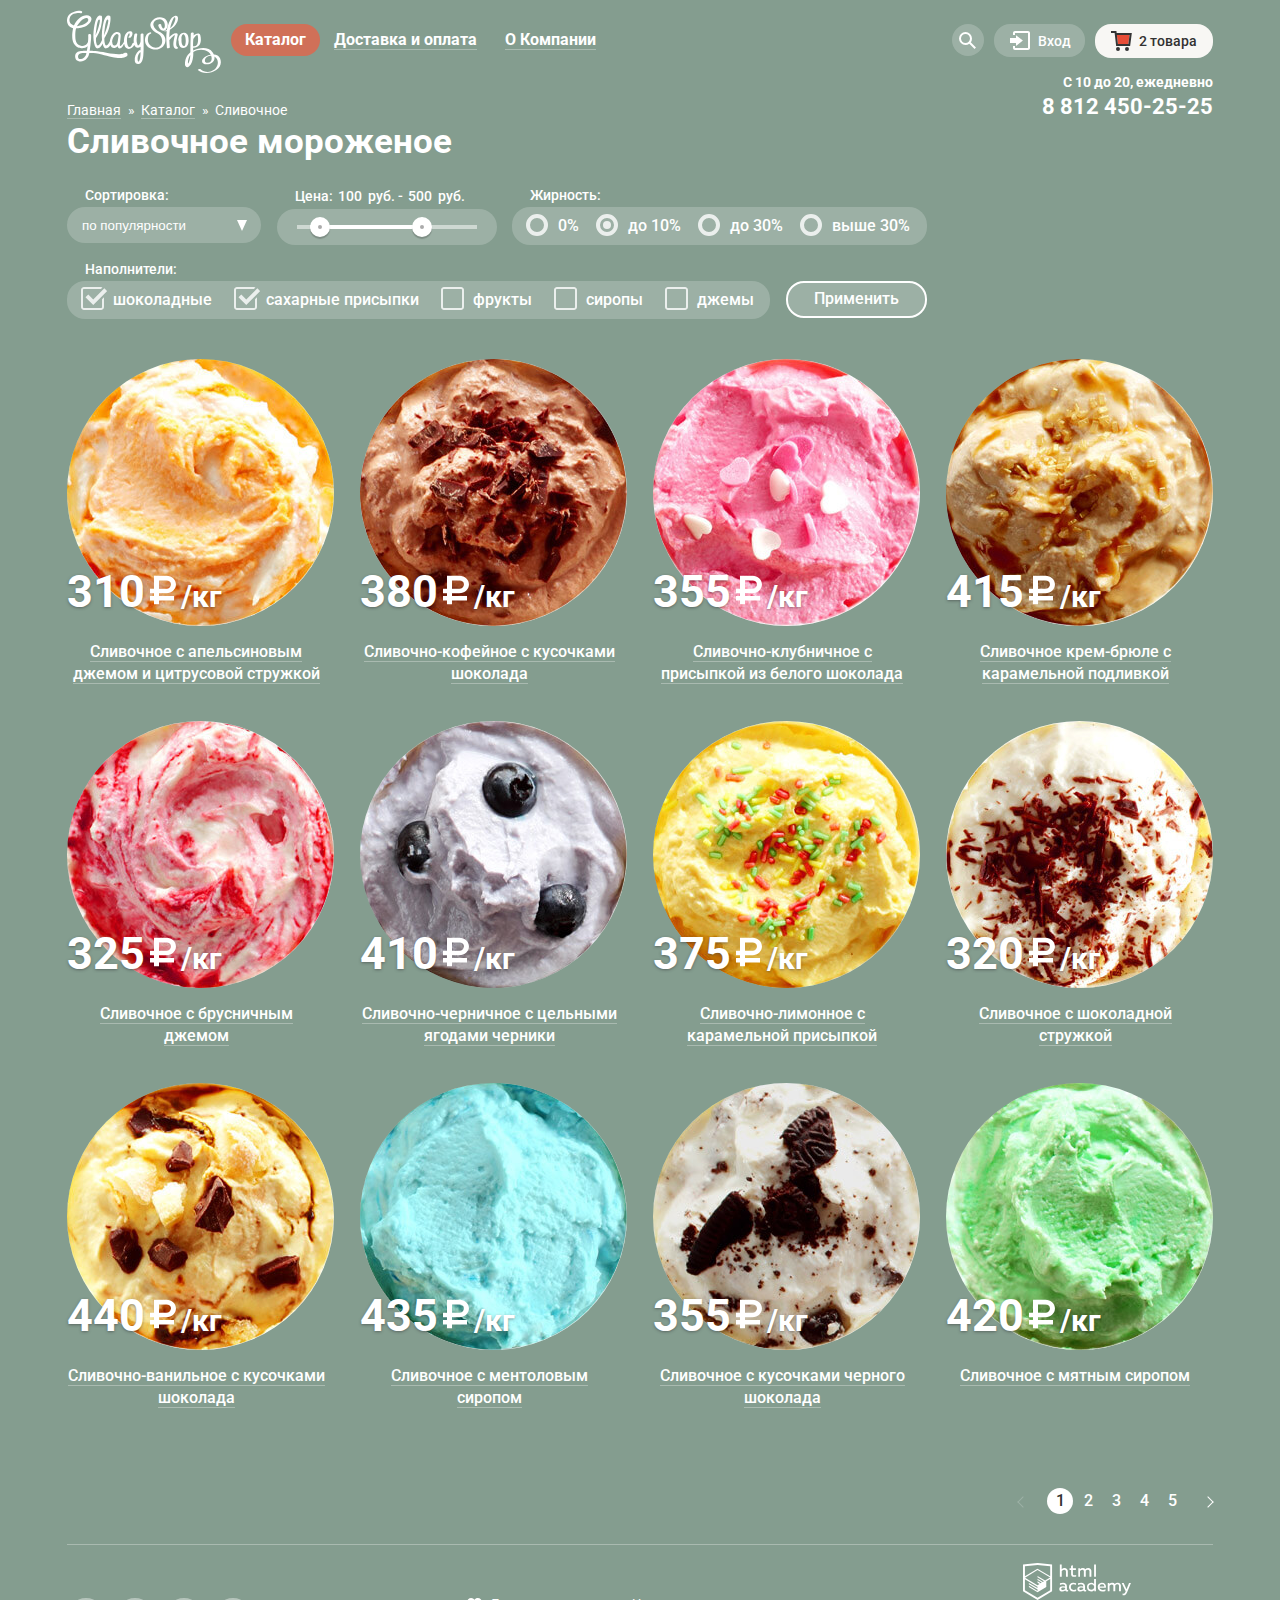
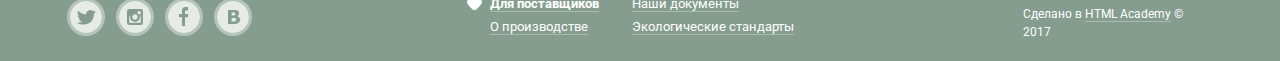
==== commit bcf3a5e4: "Исправляет ссылки в каталоге" ====
--- a/catalog.html
+++ b/catalog.html
@@ -2,9 +2,10 @@
 <html lang="ru">
   <head>
     <meta charset="utf-8">
+    <meta name="format-detection" content="telephone=no"/>
     <title>HTML Academy: Глэйси</title>
     <link href="https://fonts.googleapis.com/css?family=Roboto:400,500,700&amp;subset=cyrillic" rel="stylesheet">
-    <link href="css/normalize.css" rel="stylesheet">
+    <link href="css/normalize.min.css" rel="stylesheet">
     <link href="css/style.min.css" rel="stylesheet">
   </head>
 
@@ -93,7 +94,7 @@
                     <button class="button-item-delete"><span class="visually-hidden">Удалить</span></button>
                   </td>
                   <td class="basket-item-image">
-                    <a href="#">
+                    <a href ="#">
                       <img src="img/basket-product-1.jpg" width="33" height="33" alt="Пломбир с апельсиновым джемом">
                     </a>
                   </td>
@@ -248,121 +249,121 @@
           <ul class="catalog-list">
             <li class="catalog-item">
               <div class="catalog-item-content">
-                <h3><a class="catalog-item-link" href="#">Cливочное с апельсиновым джемом и цитрусовой стружкой</a></h3>
-                <a class="catalog-item-link" href="#">
+                <a class="catalog-item-link" href="#">
+                  <h3><span class="catalog-item-title">Cливочное с апельсиновым джемом и цитрусовой стружкой</span></h3>
                   <img src="img/product-1.jpg" width="267" height="267" alt="Cливочное с апельсиновым джемом и цитрусовой стружкой">
                 </a>
-                <p class="catalog-item-price">310<span class=" visually-hidden">р</span><span class="kilo">/кг</span></p>
-                <a class="button catalog-item-button" href="#">Быстрый просмотр</a>
-              </div>
-            </li>
-            <li class="catalog-item">
-              <div class="catalog-item-content">
-                <h3><a class="catalog-item-link" href="#">Сливочно-кофейное с кусочками шоколада</a></h3>
-                <a class="catalog-item-link" href="#">
+                <p class="catalog-item-price">310<span class="rub"><span class="visually-hidden">р</span></span><span class="kilo">/кг</span></p>
+                <a class="button catalog-item-button" href="#">Быстрый просмотр</a>
+              </div>
+            </li>
+            <li class="catalog-item">
+              <div class="catalog-item-content">
+                <a class="catalog-item-link" href="#">
+                  <h3><span class="catalog-item-title">Сливочно-кофейное с кусочками шоколада</span></h3>
                   <img src="img/product-2.jpg" width="267" height="267" alt="Сливочно-кофейное с кусочками шоколада">
                 </a>
-                <p class="catalog-item-price">380<span class=" visually-hidden">р</span><span class="kilo">/кг</span></p>
-                <a class="button catalog-item-button" href="#">Быстрый просмотр</a>
-              </div>
-            </li>
-            <li class="catalog-item">
-              <div class="catalog-item-content">
-                <h3><a class="catalog-item-link" href="#">Сливочно-клубничное с присыпкой из белого шоколада</a></h3>
-                <a class="catalog-item-link" href="#">
+                <p class="catalog-item-price">380<span class="rub"><span class="visually-hidden">р</span></span><span class="kilo">/кг</span></p>
+                <a class="button catalog-item-button" href="#">Быстрый просмотр</a>
+              </div>
+            </li>
+            <li class="catalog-item">
+              <div class="catalog-item-content">
+                <a class="catalog-item-link" href="#">
+                  <h3><span class="catalog-item-title">Сливочно-клубничное с присыпкой из белого шоколада</span></h3>
                   <img src="img/product-3.jpg" width="267" height="267" alt="Сливочно-клубничное с присыпкой из белого шоколада">
                 </a>
-                <p class="catalog-item-price">355<span class=" visually-hidden">р</span><span class="kilo">/кг</span></p>
-                <a class="button catalog-item-button" href="#">Быстрый просмотр</a>
-              </div>
-            </li>
-            <li class="catalog-item">
-              <div class="catalog-item-content">
-                <h3><a class="catalog-item-link" href="#">Сливочное крем-брюле с карамельной подливкой</a></h3>
-                <a class="catalog-item-link" href="#">
+                <p class="catalog-item-price">355<span class="rub"><span class="visually-hidden">р</span></span><span class="kilo">/кг</span></p>
+                <a class="button catalog-item-button" href="#">Быстрый просмотр</a>
+              </div>
+            </li>
+            <li class="catalog-item">
+              <div class="catalog-item-content">
+                <a class="catalog-item-link" href="#">
+                  <h3><span class="catalog-item-title">Сливочное крем-брюле с карамельной подливкой</span></h3>
                   <img src="img/product-4.jpg" width="267" height="267" alt="Сливочное крем-брюле с карамельной подливкой">
                 </a>
-                <p class="catalog-item-price">415<span class=" visually-hidden">р</span><span class="kilo">/кг</span></p>
-                <a class="button catalog-item-button" href="#">Быстрый просмотр</a>
-              </div>
-            </li>
-            <li class="catalog-item">
-              <div class="catalog-item-content">
-                <h3><a class="catalog-item-link" href="#">Cливочное с брусничным джемом</a></h3>
-                <a class="catalog-item-link" href="#">
+                <p class="catalog-item-price">415<span class="rub"><span class="visually-hidden">р</span></span><span class="kilo">/кг</span></p>
+                <a class="button catalog-item-button" href="#">Быстрый просмотр</a>
+              </div>
+            </li>
+            <li class="catalog-item">
+              <div class="catalog-item-content">
+                <a class="catalog-item-link" href="#">
+                  <h3><span class="catalog-item-title">Cливочное с брусничным джемом</span></h3>
                   <img src="img/product-5.jpg" width="267" height="267" alt="Cливочное с брусничным джемом">
                 </a>
-                <p class="catalog-item-price">325<span class=" visually-hidden">р</span><span class="kilo">/кг</span></p>
+                <p class="catalog-item-price">325<span class="rub"><span class="visually-hidden">р</span></span><span class="kilo">/кг</span></p>
                 <a class="button catalog-item-button" href="#">Быстрый просмотр</a>
             </div>
             </li>
             <li class="catalog-item">
               <div class="catalog-item-content">
-                <h3><a class="catalog-item-link" href="#">Cливочно-черничное с цельными ягодами черники</a></h3>
-                <a class="catalog-item-link" href="#">
+                <a class="catalog-item-link" href="#">
+                  <h3><span class="catalog-item-title">Cливочно-черничное с цельными ягодами черники</span></h3>
                   <img src="img/product-6.jpg" width="267" height="267" alt="Cливочно-черничное с цельными ягодами черники">
                 </a>
-                <p class="catalog-item-price">410<span class=" visually-hidden">р</span><span class="kilo">/кг</span></p>
-                <a class="button catalog-item-button" href="#">Быстрый просмотр</a>
-              </div>
-            </li>
-            <li class="catalog-item">
-              <div class="catalog-item-content">
-                <h3><a class="catalog-item-link" href="#">Cливочно-лимонное с карамельной присыпкой</a></h3>
-                <a class="catalog-item-link" href="#">
+                <p class="catalog-item-price">410<span class="rub"><span class="visually-hidden">р</span></span><span class="kilo">/кг</span></p>
+                <a class="button catalog-item-button" href="#">Быстрый просмотр</a>
+              </div>
+            </li>
+            <li class="catalog-item">
+              <div class="catalog-item-content">
+                <a class="catalog-item-link" href="#">
+                  <h3><span class="catalog-item-title">Cливочно-лимонное с карамельной присыпкой</span></h3>
                   <img src="img/product-7.jpg" width="267" height="267" alt="Cливочно-лимонное с карамельной присыпкой">
                 </a>
-                <p class="catalog-item-price">375<span class=" visually-hidden">р</span><span class="kilo">/кг</span></p>
-                <a class="button catalog-item-button" href="#">Быстрый просмотр</a>
-              </div>
-            </li>
-            <li class="catalog-item">
-              <div class="catalog-item-content">
-                <h3><a class="catalog-item-link" href="#">Cливочное с шоколадной стружкой</a></h3>
-                <a class="catalog-item-link" href="#">
+                <p class="catalog-item-price">375<span class="rub"><span class="visually-hidden">р</span></span><span class="kilo">/кг</span></p>
+                <a class="button catalog-item-button" href="#">Быстрый просмотр</a>
+              </div>
+            </li>
+            <li class="catalog-item">
+              <div class="catalog-item-content">
+                <a class="catalog-item-link" href="#">
+                  <h3><span class="catalog-item-title">Cливочное с шоколадной стружкой</span></h3>
                   <img src="img/product-8.jpg" width="267" height="267" alt="Cливочное с шоколадной стружкой">
                 </a>
-                <p class="catalog-item-price">320<span class=" visually-hidden">р</span><span class="kilo">/кг</span></p>
-                <a class="button catalog-item-button" href="#">Быстрый просмотр</a>
-              </div>
-            </li>
-            <li class="catalog-item">
-              <div class="catalog-item-content">
-                <h3><a class="catalog-item-link" href="#">Cливочно-ванильное с кусочками шоколада</a></h3>
-                <a class="catalog-item-link" href="#">
+                <p class="catalog-item-price">320<span class="rub"><span class="visually-hidden">р</span></span><span class="kilo">/кг</span></p>
+                <a class="button catalog-item-button" href="#">Быстрый просмотр</a>
+              </div>
+            </li>
+            <li class="catalog-item">
+              <div class="catalog-item-content">
+                <a class="catalog-item-link" href="#">
+                  <h3><span class="catalog-item-title">Cливочно-ванильное с кусочками шоколада</span></h3>
                   <img src="img/product-9.jpg" width="267" height="267" alt="Cливочно-ванильное с кусочками шоколада">
                 </a>
-                <p class="catalog-item-price">440<span class=" visually-hidden">р</span><span class="kilo">/кг</span></p>
-                <a class="button catalog-item-button" href="#">Быстрый просмотр</a>
-              </div>
-            </li>
-            <li class="catalog-item">
-              <div class="catalog-item-content">
-                <h3><a class="catalog-item-link" href="#">Cливочное с ментоловым сиропом</a></h3>
-                <a class="catalog-item-link" href="#">
+                <p class="catalog-item-price">440<span class="rub"><span class="visually-hidden">р</span></span><span class="kilo">/кг</span></p>
+                <a class="button catalog-item-button" href="#">Быстрый просмотр</a>
+              </div>
+            </li>
+            <li class="catalog-item">
+              <div class="catalog-item-content">
+                <a class="catalog-item-link" href="#">
+                  <h3><span class="catalog-item-title">Cливочное с ментоловым сиропом</span></h3>
                   <img src="img/product-10.jpg" width="267" height="267" alt="Cливочное с ментоловым сиропом">
                 </a>
-                <p class="catalog-item-price">435<span class=" visually-hidden">р</span><span class="kilo">/кг</span></p>
-                <a class="button catalog-item-button" href="#">Быстрый просмотр</a>
-              </div>
-            </li>
-            <li class="catalog-item">
-              <div class="catalog-item-content">
-                <h3><a class="catalog-item-link" href="#">Cливочное с кусочками черного шоколада</a></h3>
-                <a class="catalog-item-link" href="#">
+                <p class="catalog-item-price">435<span class="rub"><span class="visually-hidden">р</span></span><span class="kilo">/кг</span></p>
+                <a class="button catalog-item-button" href="#">Быстрый просмотр</a>
+              </div>
+            </li>
+            <li class="catalog-item">
+              <div class="catalog-item-content">
+                <a class="catalog-item-link" href="#">
+                  <h3><span class="catalog-item-title">Cливочное с кусочками черного шоколада</span></h3>
                   <img src="img/product-11.jpg" width="267" height="267" alt="Cливочное с кусочками черного шоколада">
                 </a>
-                <p class="catalog-item-price">355<span class=" visually-hidden">р</span><span class="kilo">/кг</span></p>
-                <a class="button catalog-item-button" href="#">Быстрый просмотр</a>
-              </div>
-            </li>
-            <li class="catalog-item">
-              <div class="catalog-item-content">
-                <h3><a class="catalog-item-link" href="#">Cливочное с мятным сиропом</a></h3>
-                <a class="catalog-item-link" href="#">
+                <p class="catalog-item-price">355<span class="rub"><span class="visually-hidden">р</span></span><span class="kilo">/кг</span></p>
+                <a class="button catalog-item-button" href="#">Быстрый просмотр</a>
+              </div>
+            </li>
+            <li class="catalog-item">
+              <div class="catalog-item-content">
+                <a class="catalog-item-link" href="#">
+                  <h3><span class="catalog-item-title">Cливочное с мятным сиропом</span></h3>
                   <img src="img/product-12.jpg" width="267" height="267" alt="Cливочное с мятным сиропом">
                 </a>
-                <p class="catalog-item-price">420<span class=" visually-hidden">р</span><span class="kilo">/кг</span></p>
+                <p class="catalog-item-price">420<span class="rub"><span class="visually-hidden">р</span></span><span class="kilo">/кг</span></p>
                 <a class="button catalog-item-button" href="#">Быстрый просмотр</a>
               </div>
             </li>
@@ -428,7 +429,7 @@
 
         <ul class="footer-info">
           <li>
-            <a href="#"><b>Для поставщиков</b></a>
+            <a class="for-suppliers" href="#">Для поставщиков</a>
           </li>
           <li>
             <a href="#">Наши документы</a>
--- a/css/style.min.css
+++ b/css/style.min.css
@@ -1 +1 @@
-@-webkit-keyframes popup-shake{0%,to{-webkit-transform:translateX(0);transform:translateX(0)}10%,30%,50%,70%,90%{-webkit-transform:translateX(-10px);transform:translateX(-10px)}20%,40%,60%,80%{-webkit-transform:translate(10px);transform:translate(10px)}}@keyframes popup-shake{0%,to{-webkit-transform:translateX(0);transform:translateX(0)}10%,30%,50%,70%,90%{-webkit-transform:translateX(-10px);transform:translateX(-10px)}20%,40%,60%,80%{-webkit-transform:translate(10px);transform:translate(10px)}}@-webkit-keyframes bounce{0%{-webkit-transform:translate(-50%,-200%);transform:translate(-50%,-200%)}80%{-webkit-transform:translate(-50%,-10%);transform:translate(-50%,-10%)}90%{-webkit-transform:translate(-50%,-30%);transform:translate(-50%,-30%)}to{-webkit-transform:translate(-50%,-50%);transform:translate(-50%,-50%)}}@keyframes bounce{0%{-webkit-transform:translate(-50%,-200%);transform:translate(-50%,-200%)}80%{-webkit-transform:translate(-50%,-10%);transform:translate(-50%,-10%)}90%{-webkit-transform:translate(-50%,-30%);transform:translate(-50%,-30%)}to{-webkit-transform:translate(-50%,-50%);transform:translate(-50%,-50%)}}@-webkit-keyframes shake{0%,to{-webkit-transform:translate(-50%,-50%);transform:translate(-50%,-50%)}10%,30%,50%,70%,90%{-webkit-transform:translate(-55%,-50%);transform:translate(-55%,-50%)}20%,40%,60%,80%{-webkit-transform:translate(-45%,-50%);transform:translate(-45%,-50%)}}@keyframes shake{0%,to{-webkit-transform:translate(-50%,-50%);transform:translate(-50%,-50%)}10%,30%,50%,70%,90%{-webkit-transform:translate(-55%,-50%);transform:translate(-55%,-50%)}20%,40%,60%,80%{-webkit-transform:translate(-45%,-50%);transform:translate(-45%,-50%)}}.index-wrapper,body{min-width:1200px;background-color:#849d8f}body{margin:0;padding:0;font-family:"Roboto","Arial",sans-serif;color:#fff}.container{width:1146px;margin:0 auto}.index-wrapper{background-image:url(../img/slide-1.png);background-repeat:no-repeat;background-position:top center;-webkit-transition:background-image .5s ease,background-color .5s ease;-o-transition:background-image .5s ease,background-color .5s ease;transition:background-image .5s ease,background-color .5s ease}.index-wrapper::after,.index-wrapper::before{content:"";visibility:hidden}.index-wrapper::before{background-image:url(../img/slide-2.png)}.index-wrapper::after{background-image:url(../img/slide-3.png)}#product-1:checked~.index-wrapper{background-color:#849d8f;background-image:url(../img/slide-1.png)}#product-2:checked~.index-wrapper{background-color:#8996a6;background-image:url(../img/slide-2.png)}#product-3:checked~.index-wrapper{background-color:#9d8b84;background-image:url(../img/slide-3.png)}#product-1:checked~.index-wrapper #slide1,#product-2:checked~.index-wrapper #slide2,#product-3:checked~.index-wrapper #slide3{display:block}#product-1:checked~.index-wrapper label[for=product-1],#product-2:checked~.index-wrapper label[for=product-2],#product-3:checked~.index-wrapper label[for=product-3]{background-color:#fff}img{max-width:100%;height:auto}.visually-hidden:not(:focus):not(:active),input[type=checkbox].visually-hidden,input[type=radio].visually-hidden{position:absolute;width:1px;height:1px;margin:-1px;border:0;padding:0;white-space:nowrap;-webkit-clip-path:inset(100%);clip-path:inset(100%);clip:rect(0 0 0 0);overflow:hidden}.button{padding-top:11px;padding-bottom:11px;font-family:"Roboto","Arial",sans-serif;font-size:18px;font-weight:700;line-height:24px;text-shadow:0 2px 5px rgba(160,32,11,.76);text-align:center;color:#fff;vertical-align:middle;text-decoration:none;background-color:#ec583c;background-image:-webkit-gradient(linear,left top,right top,from(#e74a35),to(#f26843));background-image:-webkit-linear-gradient(left,#e74a35 0%,#f26843 100%);background-image:-o-linear-gradient(left,#e74a35 0%,#f26843 100%);background-image:linear-gradient(90deg,#e74a35 0%,#f26843 100%);border:0;-webkit-box-shadow:0 2px 2px 0 rgba(172,16,0,.64);box-shadow:0 2px 2px 0 rgba(172,16,0,.64);cursor:pointer}.button:focus,.button:hover{background-image:-webkit-gradient(linear,left top,right top,from(#eb6e5d),to(#f48668));background-image:-webkit-linear-gradient(left,#eb6e5d 0%,#f48668 100%);background-image:-o-linear-gradient(left,#eb6e5d 0%,#f48668 100%);background-image:linear-gradient(90deg,#eb6e5d 0%,#f48668 100%);-webkit-box-shadow:0 2px 2px 0 #ac1000;box-shadow:0 2px 2px 0 #ac1000}.button:active{background-image:-webkit-gradient(linear,left top,right top,from(#e1613e),to(#d64531));background-image:-webkit-linear-gradient(left,#e1613e 0%,#d64531 100%);background-image:-o-linear-gradient(left,#e1613e 0%,#d64531 100%);background-image:linear-gradient(90deg,#e1613e 0%,#d64531 100%);-webkit-box-shadow:inset 0 2px 2px 0 #942718;box-shadow:inset 0 2px 2px 0 #942718}.form-input-field,.form-textarea-field{-webkit-box-sizing:border-box;box-sizing:border-box;padding:9px 14px;font-family:inherit;font-size:14px;font-weight:700;line-height:24px;color:#323232;background-color:#fff;border:1px solid #999;border-radius:6px}.form-input-field{height:44px}.form-textarea-field{height:154px}.form-input-field::-webkit-input-placeholder,.form-textarea-field::-webkit-input-placeholder{font-weight:400}.form-input-field:-moz-placeholder,.form-input-field::-moz-placeholder,.form-textarea-field:-moz-placeholder,.form-textarea-field::-moz-placeholder{font-weight:400}.form-input-field:-ms-input-placeholder,.form-textarea-field:-moz-placeholder{font-weight:700}.form-input-field:hover,.form-textarea-field:hover{padding:8px 13px;border:2px solid #999}.form-input-field:focus,.form-textarea-field:focus{padding:8px 13px;border:2px solid #8fbdec;outline:0}.form-input-field:focus::-webkit-input-placeholder,.form-textarea-field:focus::-webkit-input-placeholder{color:transparent}.form-input-field:focus:-moz-placeholder,.form-input-field:focus::-moz-placeholder,.form-textarea-field:focus:-moz-placeholder,.form-textarea-field:focus::-moz-placeholder{color:transparent}.form-input-field:focus:-ms-input-placeholder,.form-textarea-field:focus:-ms-input-placeholder{color:transparent}.main-header{padding-top:10px;display:-webkit-box;display:-ms-flexbox;display:flex;-ms-flex-wrap:wrap;flex-wrap:wrap}.main-header-logo{width:154px;height:64px;margin-right:10px}.main-header ul{margin-top:14px}.main-navigation,.site-navigation{display:-webkit-box;display:-ms-flexbox;display:flex;-ms-flex-wrap:wrap;flex-wrap:wrap}.main-navigation{width:100%;font-size:14px;font-weight:500;line-height:16px}.site-navigation{min-width:380px;max-width:450px;padding:0;margin:0 auto 0 0;list-style:none;font-size:16px;font-weight:700;line-height:18px}.site-navigation-item{position:relative}.site-navigation-item:hover .sub-navigation,.site-navigation-link:focus+.sub-navigation{display:block}.site-navigation-link,.user-navigation-link{display:block;padding:7px 14px;vertical-align:middle}.site-navigation-link{position:relative;color:#fff;text-decoration:none}.site-navigation-link::after{content:"";position:absolute;right:14px;bottom:6px;left:14px;height:1px;background-color:rgba(255,255,255,.3)}.site-navigation-link:focus,.site-navigation-link:hover{color:#333;text-decoration:none;background-color:#fff;border:0;border-radius:18px}.site-navigation-link:active{border:0;background-color:#ededed;-webkit-box-shadow:inset 0 2px 1px 0 #696969;box-shadow:inset 0 2px 1px 0 #696969}.site-navigation-current{background-color:#d07058;border-radius:18px;border:0}.site-navigation-current::after{display:none}.sub-navigation{display:none;position:absolute;padding:0 0 6px;top:25px;width:143px;list-style:none;font-size:14px;font-weight:400;line-height:16px;background-color:#fff;color:#333;border-radius:6px;z-index:2;-webkit-box-shadow:2px 10px 20px 5px #56645c;box-shadow:2px 10px 20px 5px #56645c}.sub-navigation-new{position:relative;margin:0;padding:12px 20px;font-weight:700}.sub-navigation-new::after{content:"";position:absolute;right:9px;bottom:0;left:5px;height:1px;background-color:#d1d0ce}.sub-navigation-link{display:block;color:#333;text-decoration:none;padding:6px 20px;margin-top:3px}.sub-navigation-link:focus,.sub-navigation-link:hover{background-color:#fbded7}.sub-navigation-link:active{background-color:#f6b5a5}.sub-navigation-current{background-color:#d07058}.user-navigation{display:-webkit-box;display:-ms-flexbox;display:flex;-ms-flex-wrap:wrap;flex-wrap:wrap;-webkit-box-pack:end;-ms-flex-pack:end;justify-content:flex-end;min-width:260px;max-width:330px;margin:0 0 0 auto;list-style:none}.user-navigation-item{position:relative}.user-navigation-link{display:-webkit-box;display:-ms-flexbox;display:flex;-webkit-box-align:center;-ms-flex-align:center;align-items:center;text-decoration:none;color:#fff;margin-left:10px;border-radius:16px;padding-left:16px;background-color:rgba(255,255,255,.2)}.user-navigation-link svg{padding-right:7px}.search-link-trigger svg{padding-left:7px}.basket-link-trigger{-webkit-box-sizing:border-box;box-sizing:border-box;width:118px}.user-navigation-link:active,.user-navigation-link:focus,.user-navigation-link:hover{color:#323232;background-color:#f8f7f4}.user-navigation-link:active .color-change,.user-navigation-link:focus .color-change,.user-navigation-link:hover .color-change{fill:#000}.search-link-trigger{margin-left:0;width:32px;height:32px;padding:0;border-radius:50%}.user-navigation-popup{-webkit-box-sizing:border-box;box-sizing:border-box;display:none;position:absolute;top:40px;right:0;padding:20px 15px;color:#323232;background-color:#f8f7f4;-webkit-box-shadow:3px 5px 25px 3px #56645c;box-shadow:3px 5px 25px 3px #56645c;border-radius:6px;z-index:4}.user-navigation-item:hover .user-navigation-popup,.user-navigation-link:active+.user-navigation-popup,.user-navigation-link:focus+.user-navigation-popup{display:-webkit-box;display:-ms-flexbox;display:flex;-webkit-box-orient:vertical;-webkit-box-direction:normal;-ms-flex-direction:column;flex-direction:column;-ms-flex-wrap:wrap;flex-wrap:wrap}.popup-error{-webkit-animation:popup-shake .6s;animation:popup-shake .6s}.search-link-tooltip{width:341px}.search-form .form-input-field{width:100%}.login-link-tooltip{padding:20px;width:277px}.login-form .form-input-field{width:100%;margin-bottom:20px}.login-form-row{display:-webkit-box;display:-ms-flexbox;display:flex;-ms-flex-wrap:wrap;flex-wrap:wrap}.login-form-button{display:inline-block;padding-left:24px;padding-right:24px;border-radius:24px}.login-form-links{display:inline-block;-webkit-box-ordinal-group:2;-ms-flex-order:1;order:1;width:120px;padding-top:5px;margin:0 0 0 17px}.login-form-links a{font-size:13px;color:#323232;text-decoration:none;border-bottom:1px solid rgba(50,50,50,.3)}.login-form-links a:active,.login-form-links a:focus,.login-form-links a:hover{color:#e84d37;border-bottom:1px solid rgba(232,77,55,.3)}.basket-link-full{color:#323232;background-color:#f8f7f4}.basket-link-tooltip{width:540px}.basket-table{border-collapse:collapse;border:0;font-size:13px;font-weight:400;line-height:16px}.basket-table td{padding:0 15px 0 0;vertical-align:top;height:52px}.basket-item-delete{position:relative;width:11px}.button-item-delete{display:block;padding:0;width:11px;outline:0;height:11px;border:0;background-color:transparent;cursor:pointer}.button-item-delete::after,.button-item-delete::before{content:"";position:absolute;top:10px;width:1px;height:11px;background-color:#231f20}.button-item-delete:focus::after,.button-item-delete:focus::before{outline:thin dotted;outline:5px auto -webkit-focus-ring-color}.button-item-delete::before{-webkit-transform:rotate(45deg);-ms-transform:rotate(45deg);transform:rotate(45deg)}.button-item-delete::after{-webkit-transform:rotate(-45deg);-ms-transform:rotate(-45deg);transform:rotate(-45deg)}.basket-item p{display:block;margin:0;padding-top:10px;padding-bottom:5px}.basket-item-image{width:33px}.basket-item-image a{display:block}.basket-item-image img{display:block;border-radius:50%;width:33px;height:33px}.basket-item-title{width:218px;padding-top:10px}.basket-item-title a{text-decoration:none;color:#323232}.basket-item-title a:active,.basket-item-title a:focus,.basket-item-title a:hover,.new-post a:active,.new-post a:focus,.new-post a:hover{color:#e84d37}.basket-item-count{width:110px;text-align:right}.basket-item-count span{color:#999}.basket-item-price{width:65px;text-align:right}.basket-price-total th{padding:0;font-size:15px;font-weight:700;line-height:18px;text-align:right;border-top:2px solid #cacac7}.basket-price-total p{display:block;margin:0;padding:15px 0}.button-basket{padding-left:15px;padding-right:15px;margin-left:auto;border-radius:24px}.header-contacts{margin-left:auto;font-weight:700;line-height:16px;text-align:right}.header-contacts p{margin:0;padding:0;font-weight:700;vertical-align:middle;text-align:right}.header-contacts p:first-child{font-size:14px;line-height:16px;margin-bottom:5px}.header-contacts p:last-child{font-size:22px;line-height:24px}.slider{position:relative;padding-top:275px;padding-bottom:42px;text-align:center;color:#fff}.slider-list{margin:0;padding:0;list-style:none}.slide{display:none}.slide-title{width:700px;margin:0 auto 28px;font-size:60px;line-height:60px;font-weight:800}.slide-button{display:inline-block;padding:10px 40px;font-size:32px;line-height:44px;border-radius:32px}.slider-controls{position:absolute;bottom:63px;list-style:none;margin:0;padding:0;z-index:1}.slider-controls label{display:inline-block;width:17px;height:17px;margin-right:5px;vertical-align:top;background-color:transparent;border:2px solid #fff;border-radius:50%;cursor:pointer}.slider-controls label:focus,.slider-controls label:hover{background-color:rgba(255,255,255,.6)}.slider-controls label:active,.slider-controls label:checked{background-color:#fff}.banner{margin-bottom:35px}.banner-item,.banner-list{display:-webkit-box;display:-ms-flexbox;display:flex}.banner-list{-ms-flex-wrap:wrap;flex-wrap:wrap;-webkit-box-pack:justify;-ms-flex-pack:justify;justify-content:space-between;list-style:none;margin:0;padding:0}.banner-item{-webkit-box-orient:vertical;-webkit-box-direction:normal;-ms-flex-direction:column;flex-direction:column;-webkit-box-sizing:border-box;box-sizing:border-box;padding:17px 20px 22px;width:560px;min-height:229px;border-radius:15px}.banner-item:first-child{background-color:#73172b;background-image:url(../img/banner-raspberry.jpg);color:#fff}.banner-item:last-child{background-color:#3a2217;background-image:url(../img/banner-chocolate.jpg);color:#fff}.banner-item h3,.banner-item p{margin:0 0 17px;font-size:35px;font-weight:700;line-height:41px}.banner-item p{margin:0;font-size:18px;line-height:22px}.banner-button{-ms-flex-item-align:end;align-self:flex-end;margin-top:auto;padding-left:20px;padding-right:20px;border-radius:22px}.catalog-container{width:1172px;margin:0 auto;padding:0 13px}.catalog{margin-bottom:5px}.catalog-list{display:-webkit-box;display:-ms-flexbox;display:flex;-ms-flex-wrap:wrap;flex-wrap:wrap;-webkit-box-pack:start;-ms-flex-pack:start;justify-content:flex-start;margin:0;padding:0;list-style:none}.catalog-item{position:relative;width:293px;min-height:362px}.catalog-item-sticker::before{content:"";width:61px;height:61px;position:absolute;top:5px;left:13px;z-index:2;background-image:url(../img/hit.svg);background-repeat:no-repeat;background-position:0 0}.catalog-item-content{display:-webkit-box;display:-ms-flexbox;display:flex;-webkit-box-orient:vertical;-webkit-box-direction:normal;-ms-flex-direction:column;flex-direction:column;-webkit-box-align:center;-ms-flex-align:center;align-items:center;position:absolute;top:0;left:0;right:0;width:293px;min-height:405px;border-radius:5px}.catalog-item:focus .catalog-item-content,.catalog-item:hover .catalog-item-content{background-color:rgba(255,255,255,.2);z-index:1}.catalog-item-button{display:none;-webkit-box-ordinal-group:3;-ms-flex-order:2;order:2;-ms-flex-item-align:center;-ms-grid-row-align:center;align-self:center;padding-left:17px;padding-right:17px;margin-top:auto;margin-bottom:20px;border-radius:22px}.catalog-item:focus .catalog-item-button,.catalog-item:hover .catalog-item-button{display:block}.catalog-item h3{width:258px;padding:0;margin:15px 0 0;text-align:center;font-size:16px;font-weight:500;line-height:22px;-webkit-box-ordinal-group:2;-ms-flex-order:1;order:1}.catalog-item h3 .catalog-item-link{color:#fff;text-decoration:none;border-bottom:1px solid rgba(255,255,255,.3)}.breadcrumbs a:active,.breadcrumbs a:focus,.breadcrumbs a:hover,.catalog-item h3 .catalog-item-link:active,.catalog-item h3 .catalog-item-link:focus,.catalog-item h3 .catalog-item-link:hover,.footer-copyright a:active,.footer-copyright a:focus,.footer-copyright a:hover,.footer-info a:active,.footer-info a:focus,.footer-info a:hover{color:#ffbc9e;text-decoration:none;border-bottom:1px solid rgba(255,188,158,.3)}.catalog-item img{display:block;width:267px;height:267px;margin-top:5px;border-radius:50%;-webkit-box-ordinal-group:1;-ms-flex-order:0;order:0}.catalog-item-price,.catalog-item-price::before{position:absolute;text-shadow:0 1px 3px rgba(49,50,53,.5)}.catalog-item-price{padding:0;margin:0;font-size:45px;font-weight:700;line-height:45px;top:215px;left:13px}.catalog-item-price::before{content:"";width:27px;height:31px;top:6px;left:82px;background-image:url(../img/ruble.svg);background-repeat:no-repeat;background-position:0 0}.catalog-item-price .kilo{font-size:30px;padding-left:37px}.features{display:-webkit-box;display:-ms-flexbox;display:flex;-webkit-box-orient:vertical;-webkit-box-direction:normal;-ms-flex-direction:column;flex-direction:column;-webkit-box-sizing:border-box;box-sizing:border-box;padding:26px 20px;margin-bottom:40px;min-height:306px;color:#323232;background-color:#eadcbe;background-image:url(../img/pattern-wafer.jpg);background-repeat:repeat;border-radius:15px}.feature-title{margin:0;font-size:24px;font-weight:500;line-height:30px}.feature-item,.features-list{display:-webkit-box;display:-ms-flexbox;display:flex}.features-list{-ms-flex-wrap:wrap;flex-wrap:wrap;margin:0;padding:0;list-style:none}.feature-item{width:540px;padding-top:20px}.feature-item img{width:49px;height:49px;border-radius:50%;margin-top:-12px}.feature-item:nth-child(odd){margin-right:auto}.feature-item:nth-child(even){margin-left:auto}.feature-item p{margin:0;padding-left:7px;font-size:16px;font-weight:400;line-height:22px}.news{display:-webkit-box;display:-ms-flexbox;display:flex;-ms-flex-wrap:wrap;flex-wrap:wrap;-webkit-box-pack:justify;-ms-flex-pack:justify;justify-content:space-between;margin-bottom:40px}.new-post{padding:22px 20px;-webkit-box-sizing:border-box;box-sizing:border-box;min-height:220px;width:560px;color:#323232;background-color:#fff;background-image:url(../img/new-post.jpg);border-radius:15px}.new-post h3,.subscribe-block-wrapper p{margin:0 0 5px;font-size:16px;font-weight:500;line-height:22px}.new-post a{display:block;width:285px;font-size:24px;line-height:30px;color:#323232}.subscribe-block,.subscribe-block-wrapper{color:#5a5a5a;background-color:#f8f7f4;border-radius:15px}.subscribe-block{display:-webkit-box;display:-ms-flexbox;display:flex;-webkit-box-sizing:border-box;box-sizing:border-box;min-height:220px;width:560px;background-image:-webkit-repeating-linear-gradient(315deg,#92cdff,#92cdff 5px,#f8f7f4 5px,#f8f7f4 10px,#fe9e90 10px,#fe9e90 15px);background-image:-o-repeating-linear-gradient(315deg,#92cdff,#92cdff 5px,#f8f7f4 5px,#f8f7f4 10px,#fe9e90 10px,#fe9e90 15px);background-image:repeating-linear-gradient(135deg,#92cdff,#92cdff 5px,#f8f7f4 5px,#f8f7f4 10px,#fe9e90 10px,#fe9e90 15px);padding:5px}.subscribe-block-wrapper{padding:30px 20px 35px}.subscribe-block-wrapper p{margin:0 0 35px;font-weight:400;vertical-align:middle}.subscribe-block-button{vertical-align:top;padding:9px 17px;border-radius:22px;margin-left:10px}.subscribe-form .form-input-field{width:368px;font-size:16px}.contacts,.map{position:relative}.contacts{min-height:430px;margin:0 auto;color:#323232;background-color:#e9e1c2;background-image:url(../img/map-pin.png);background-repeat:no-repeat;width:1200px}.map{width:100%;height:430px;z-index:1}.contacts-info,.contacts-info p{font-size:14px;font-weight:400;line-height:20px}.contacts-info{display:-webkit-box;display:-ms-flexbox;display:flex;-webkit-box-orient:vertical;-webkit-box-direction:normal;-ms-flex-direction:column;flex-direction:column;padding:30px 25px;position:absolute;top:63px;right:25px;z-index:2;-webkit-box-sizing:border-box;box-sizing:border-box;width:305px;min-height:305px;color:#323232;background-color:#fdfefe;border-radius:15px}.contacts-info p{margin:0}.conatcts-info b,.new-post a{margin:0;font-weight:700}.contacts-address{margin-bottom:18px}.contacts-address b{line-height:24px}.contacts-phone{line-height:22px}.contacts-text{line-height:20px;padding-bottom:5px}.contacts-address b,.contacts-phone b{font-size:18px;font-weight:700}.contacts-button{margin-top:auto;width:100%;border-radius:22px}.overlay{display:none;position:fixed;left:0;top:0;width:100%;height:100%;background-color:rgba(35,31,32,.3);z-index:3}.overlay-show{display:block}.modal-feedback{display:none;position:fixed;top:50%;left:50%;-webkit-transform:translate(-50%,-50%);-ms-transform:translate(-50%,-50%);transform:translate(-50%,-50%);width:477px;padding:17px 23px 24px;color:#323232;background-color:#f8f7f4;-webkit-box-shadow:0 2px 2px 0 #56645c;box-shadow:0 2px 2px 0 #56645c;border-radius:6px;z-index:4}.modal-show{display:block;-webkit-animation:bounce .6s;animation:bounce .6s}.modal-error{-webkit-animation:shake .6s;animation:shake .6s}.modal-close{position:absolute;top:15px;right:23px;width:18px;height:18px;border:0;background-color:transparent;cursor:pointer}.modal-close::after,.modal-close::before{content:"";position:absolute;top:0;width:2px;height:17px;background-color:#231f20}.modal-close::before{-webkit-transform:rotate(45deg);-ms-transform:rotate(45deg);transform:rotate(45deg)}.modal-close::after{-webkit-transform:rotate(-45deg);-ms-transform:rotate(-45deg);transform:rotate(-45deg)}.modal-feedback p{font-size:24px;font-weight:500;line-height:28px;margin:0 0 20px}.feedback-form .form-input-field{width:268px;margin-bottom:20px}.feedback-form .form-textarea-field{width:100%;margin-bottom:25px;resize:none}.feedback-form-button{float:right;padding-left:24px;padding-right:24px;border-radius:24px}.inner-page{background-image:url(../img/backlight.png);background-repeat:repeat-x}.catalog-page,.catalog-page .container{display:-webkit-box;display:-ms-flexbox;display:flex;-webkit-box-orient:vertical;-webkit-box-direction:normal;-ms-flex-direction:column;flex-direction:column;-ms-flex-wrap:wrap;flex-wrap:wrap}.page-title{padding:0;margin:0 0 25px;font-size:35px;font-weight:700;line-height:41px}.breadcrumbs{display:-webkit-box;display:-ms-flexbox;display:flex;-webkit-box-pack:start;-ms-flex-pack:start;justify-content:flex-start;-ms-flex-wrap:wrap;flex-wrap:wrap;-webkit-box-ordinal-group:0;-ms-flex-order:-1;order:-1;padding:0;margin:-17px 0 3px;list-style:none;font-size:14px;font-weight:400;line-height:16px}.breadcrumbs a,.footer-copyright a,.footer-info a{color:#fff;text-decoration:none;border-bottom:1px solid rgba(255,255,255,.3)}.breadcrumbs li:last-child{margin-right:0}.breadcrumbs li{position:relative;margin-right:20px}.breadcrumbs li::after{content:"»";position:absolute;top:0;right:-13px;width:6px;height:6px}.breadcrumbs-current::after{display:none}.filters{margin-bottom:35px}.filter{display:-webkit-box;display:-ms-flexbox;display:flex;-ms-flex-wrap:wrap;flex-wrap:wrap;-webkit-box-pack:justify;-ms-flex-pack:justify;justify-content:space-between;-webkit-box-align:start;-ms-flex-align:start;align-items:flex-start;font:inherit;width:860px;font-size:16px;font-weight:500;line-height:18px}.filter fieldset{padding:0;min-height:58px;border:0;margin:0 0 16px}.filter fieldset:last-of-type{margin-bottom:0}.filter legend{font-size:14px;line-height:16px;margin-bottom:4px;margin-left:16px}.filter-wrapper{-webkit-box-sizing:border-box;box-sizing:border-box;min-height:36px;background-color:rgba(255,255,255,.2);border-radius:18px}.filter-select-wrapper{width:194px;position:relative;overflow:hidden}.filter-select{width:193px;height:36px;border-radius:18px;background-color:transparent;border-style:none;padding-left:15px;color:#fff;cursor:pointer;-webkit-appearance:none;-moz-appearance:none;appearance:none}.filter-select:focus,.filter-select:hover{color:#323232}.select-arrow{position:absolute;top:13px;left:170px;width:0;height:0;border-style:solid;background-color:transparent;border-width:11px 5.5px 0;border-color:#fff transparent transparent;pointer-events:none}.filter-select:focus+.select-arrow,.filter-select:hover+.select-arrow{border-color:#323232 transparent transparent}.select-active{background-color:#fff;color:#232323}.arrow-active{border-color:#323232 transparent transparent}.filter-select option{color:#000;background-color:#fff}.filter-range-label{font-size:14px;line-height:16px;margin-bottom:4px}.filter-range-input{width:25px;margin:0;color:inherit;font:inherit;background:0 0;border:0}.filter-range-wrapper{width:220px}.filter-range-controls{position:relative;padding:16px 20px}.filter-range-controls .scale{height:4px;background:rgba(255,255,255,.5)}.filter-range-controls .bar{width:117px;margin-left:13px;margin-right:45px;height:4px;background:#fff}.range-toggle{position:absolute;top:8px;width:4px;height:4px;background:#ababab;border:8px solid #fff;border-radius:50%;-webkit-box-shadow:0 2px 1px 0 rgba(0,1,1,.2);box-shadow:0 2px 1px 0 rgba(0,1,1,.2);cursor:pointer}.range-toggle-min{left:33px}.range-toggle-max{right:65px}.filter-radio-wrapper{width:415px;padding:0 14px}.filter-label{display:inline-block;font:inherit;position:relative;cursor:pointer;-webkit-user-select:none;-moz-user-select:none;-ms-user-select:none;user-select:none;padding:10px 13px 10px 32px}.filter-label:last-child{padding-right:0}.filter-input:focus+.filter-label,.filter-input:hover+.filter-label{opacity:1}.filter-input-radio+.filter-label::before{content:"";position:absolute;left:0;top:7px;width:14px;height:14px;border:4px solid #fff;border-radius:50%;opacity:.8}.filter-input-radio:checked+.filter-label::after{content:"";position:absolute;left:7px;top:14px;width:8px;height:8px;background-color:#fff;border-radius:50%;opacity:.8}.filter-input-radio:checked:hover+.filter-label::after,.filter-input-radio:hover+.filter-label::before{opacity:1}.filter-input-radio:checked:focus+.filter-label::after,.filter-input-radio:focus+.filter-label::before{opacity:1;outline:thin dotted;outline:5px auto -webkit-focus-ring-color}.filter-input-radio:checked:disabled+.filter-label::after,.filter-input-radio:disabled+.filter-label::before{opacity:.4}.filter-checkbox-wrapper{width:703px;padding:0 14px}.filter-checkbox-wrapper .filter-label{padding-right:18px}.filter-checkbox-wrapper .filter-label:last-child{padding-right:0}.filter-input-checkbox+.filter-label::before{content:"";position:absolute;left:0;top:6px;width:23px;height:23px;background-image:url(../img/checkbox-off.svg);background-repeat:no-repeat;background-position:0 0;opacity:.8}.filter-input-checkbox:checked+.filter-label::before{content:"";position:absolute;left:0;top:6px;width:26px;height:23px;background-image:url(../img/checkbox-on.svg);background-repeat:no-repeat;background-position:0 0;opacity:.8}.filter-input-checkbox:checked:hover+.filter-label::before,.filter-input-checkbox:hover+.filter-label::before{opacity:1}.filter-input-checkbox:checked:focus+.filter-label::before,.filter-input-checkbox:focus+.filter-label::before{opacity:1;outline:thin dotted;outline:5px auto -webkit-focus-ring-color}.filter-input-checkbox:checked:disabled+.filter-label::before,.filter-input-checkbox:disabled+.filter-label::before{opacity:.4}.filter-button{padding:7px 26px 8px;margin-top:20px;font:inherit;display:block;color:#fff;border:2px solid #fff;border-radius:18px;text-decoration:none;background-color:rgba(255,255,255,.2)}.filter-button:focus,.filter-button:hover{color:#323232;background-color:#fff}.filter-button:active{color:#323232;background-color:#fff;outline:0;-webkit-box-shadow:inset 0 2px 1px 0 #7d7d7d;box-shadow:inset 0 2px 1px 0 #7d7d7d}.catalog-page .catalog{margin-bottom:48px}.page-navigation{margin-bottom:30px}.pagination-list{display:-webkit-box;display:-ms-flexbox;display:flex;-webkit-box-pack:end;-ms-flex-pack:end;justify-content:flex-end;margin:0;padding:0;list-style:none;font-size:16px;font-weight:500;line-height:18px;color:#fff;text-align:center}.pagination-list li{margin-left:2px;display:block;-webkit-box-sizing:border-box;box-sizing:border-box;min-width:26px;height:26px;background-color:transparent;border-radius:50%}.pagination-button{display:block;padding:0;border:0;position:relative}.pagination-button-back::before,.pagination-button-next::before{content:"";position:absolute;top:10px;background-color:transparent;border:1px solid #fff;width:7px;height:7px;-webkit-transform:rotate(45deg);-ms-transform:rotate(45deg);transform:rotate(45deg);cursor:pointer}.pagination-button-back::before{border-right:none;border-top:none;left:0}.pagination-button-next::before{border-left:none;border-bottom:none;right:-25px}.pagination-button.disabled::before,.pagination-button:disabled::before{cursor:default;opacity:.2}.pagination-link{display:block;padding:4px;text-decoration:none;color:#fff}.pagination-link:focus,.pagination-link:hover{background-color:rgba(255,255,255,.2);border-radius:50%}.pagination-link-current,.pagination-link-current:hover,.pagination-link:active{color:#323232;background-color:#fff;border-radius:50%}.footer-social,.main-footer{display:-webkit-box;display:-ms-flexbox;display:flex;-webkit-box-pack:justify;-ms-flex-pack:justify;justify-content:space-between}.main-footer{-webkit-box-align:end;-ms-flex-align:end;align-items:flex-end;padding-top:18px;padding-bottom:20px;font-size:13px;font-weight:400;line-height:18px;border-top:1px solid rgba(255,255,255,.3)}.footer-social{-ms-flex-wrap:wrap;flex-wrap:wrap;width:185px;margin:0;padding:0;list-style:none}.footer-social li{padding-bottom:5px}.social-button{display:block;width:32px;height:32px;text-decoration:none;border:3px solid rgba(255,255,255,.5);opacity:.8;border-radius:50%}.social-button:focus,.social-button:hover{opacity:1}.social-button:active::before{content:"";position:absolute;width:32px;height:32px;border-radius:50%;background-color:transparent;-webkit-box-shadow:inset 0 2px 1px #888;box-shadow:inset 0 2px 1px #888}.footer-info{display:-webkit-box;display:-ms-flexbox;display:flex;-ms-flex-wrap:wrap;flex-wrap:wrap;width:355px;list-style:none;margin:0;padding:0}.footer-info li{padding-left:30px;padding-bottom:5px;position:relative}.footer-info li:nth-child(odd){width:112px}.footer-info li:nth-child(even){width:163px}.footer-info b::before{content:"";width:15px;height:12px;position:absolute;top:3px;left:7px;background-image:url(../img/heart.svg);background-repeat:no-repeat;background-position:0 0}.footer-copyright{width:190px}.footer-copyright p{margin:0;font-size:12px}+@-webkit-keyframes popup-shake{0%,to{-webkit-transform:translateX(0);transform:translateX(0)}10%,30%,50%,70%,90%{-webkit-transform:translateX(-10px);transform:translateX(-10px)}20%,40%,60%,80%{-webkit-transform:translate(10px);transform:translate(10px)}}@keyframes popup-shake{0%,to{-webkit-transform:translateX(0);transform:translateX(0)}10%,30%,50%,70%,90%{-webkit-transform:translateX(-10px);transform:translateX(-10px)}20%,40%,60%,80%{-webkit-transform:translate(10px);transform:translate(10px)}}@-webkit-keyframes bounce{0%{-webkit-transform:translate(-50%,-200%);transform:translate(-50%,-200%)}80%{-webkit-transform:translate(-50%,-10%);transform:translate(-50%,-10%)}90%{-webkit-transform:translate(-50%,-30%);transform:translate(-50%,-30%)}to{-webkit-transform:translate(-50%,-50%);transform:translate(-50%,-50%)}}@keyframes bounce{0%{-webkit-transform:translate(-50%,-200%);transform:translate(-50%,-200%)}80%{-webkit-transform:translate(-50%,-10%);transform:translate(-50%,-10%)}90%{-webkit-transform:translate(-50%,-30%);transform:translate(-50%,-30%)}to{-webkit-transform:translate(-50%,-50%);transform:translate(-50%,-50%)}}@-webkit-keyframes shake{0%,to{-webkit-transform:translate(-50%,-50%);transform:translate(-50%,-50%)}10%,30%,50%,70%,90%{-webkit-transform:translate(-55%,-50%);transform:translate(-55%,-50%)}20%,40%,60%,80%{-webkit-transform:translate(-45%,-50%);transform:translate(-45%,-50%)}}@keyframes shake{0%,to{-webkit-transform:translate(-50%,-50%);transform:translate(-50%,-50%)}10%,30%,50%,70%,90%{-webkit-transform:translate(-55%,-50%);transform:translate(-55%,-50%)}20%,40%,60%,80%{-webkit-transform:translate(-45%,-50%);transform:translate(-45%,-50%)}}.index-wrapper,body{min-width:1200px;background-color:#849d8f}body{margin:0;padding:0;font-family:"Roboto","Arial",sans-serif;color:#fff}.container{width:1146px;margin:0 auto}.index-wrapper{background-image:url(../img/slide-1.png);background-repeat:no-repeat;background-position:top center;-webkit-transition:background-image .5s ease,background-color .5s ease;-o-transition:background-image .5s ease,background-color .5s ease;transition:background-image .5s ease,background-color .5s ease}.index-wrapper::after,.index-wrapper::before{content:"";visibility:hidden}.index-wrapper::before{background-image:url(../img/slide-2.png)}.index-wrapper::after{background-image:url(../img/slide-3.png)}#product-1:checked~.index-wrapper{background-color:#849d8f;background-image:url(../img/slide-1.png)}#product-2:checked~.index-wrapper{background-color:#8996a6;background-image:url(../img/slide-2.png)}#product-3:checked~.index-wrapper{background-color:#9d8b84;background-image:url(../img/slide-3.png)}#product-1:checked~.index-wrapper #slide1,#product-2:checked~.index-wrapper #slide2,#product-3:checked~.index-wrapper #slide3{display:block}#product-1:checked~.index-wrapper label[for=product-1],#product-2:checked~.index-wrapper label[for=product-2],#product-3:checked~.index-wrapper label[for=product-3]{background-color:#fff}img{max-width:100%;height:auto}.visually-hidden:not(:focus):not(:active),input[type=checkbox].visually-hidden,input[type=radio].visually-hidden{position:absolute;width:1px;height:1px;margin:-1px;border:0;padding:0;white-space:nowrap;-webkit-clip-path:inset(100%);clip-path:inset(100%);clip:rect(0 0 0 0);overflow:hidden}.button{padding-top:11px;padding-bottom:11px;font-family:"Roboto","Arial",sans-serif;font-size:18px;font-weight:700;line-height:24px;text-shadow:0 2px 5px rgba(160,32,11,.76);text-align:center;color:#fff;vertical-align:middle;text-decoration:none;background-color:#ec583c;background-image:-webkit-gradient(linear,left top,right top,from(#e74a35),to(#f26843));background-image:-webkit-linear-gradient(left,#e74a35 0%,#f26843 100%);background-image:-o-linear-gradient(left,#e74a35 0%,#f26843 100%);background-image:linear-gradient(90deg,#e74a35 0%,#f26843 100%);border:0;-webkit-box-shadow:0 2px 2px 0 rgba(172,16,0,.64);box-shadow:0 2px 2px 0 rgba(172,16,0,.64);cursor:pointer}.button:focus,.button:hover{background-image:-webkit-gradient(linear,left top,right top,from(#eb6e5d),to(#f48668));background-image:-webkit-linear-gradient(left,#eb6e5d 0%,#f48668 100%);background-image:-o-linear-gradient(left,#eb6e5d 0%,#f48668 100%);background-image:linear-gradient(90deg,#eb6e5d 0%,#f48668 100%);-webkit-box-shadow:0 2px 2px 0 #ac1000;box-shadow:0 2px 2px 0 #ac1000}.button:active{background-image:-webkit-gradient(linear,left top,right top,from(#e1613e),to(#d64531));background-image:-webkit-linear-gradient(left,#e1613e 0%,#d64531 100%);background-image:-o-linear-gradient(left,#e1613e 0%,#d64531 100%);background-image:linear-gradient(90deg,#e1613e 0%,#d64531 100%);-webkit-box-shadow:inset 0 2px 2px 0 #942718;box-shadow:inset 0 2px 2px 0 #942718}.form-label.visually-hidden:active{display:none}.form-input-field,.form-textarea-field{-webkit-box-sizing:border-box;box-sizing:border-box;padding:9px 14px;font-family:inherit;font-size:14px;font-weight:700;line-height:24px;color:#323232;background-color:#fff;border:1px solid #999;border-radius:6px}.form-input-field{height:44px}.form-textarea-field{height:154px}.form-input-field::-webkit-input-placeholder,.form-textarea-field::-webkit-input-placeholder{font-weight:400}.form-input-field:-moz-placeholder,.form-input-field::-moz-placeholder,.form-textarea-field:-moz-placeholder,.form-textarea-field::-moz-placeholder{font-weight:400}.form-input-field:-ms-input-placeholder,.form-textarea-field:-ms-input-placeholder{font-weight:400}.form-input-field:hover,.form-textarea-field:hover{padding:8px 13px;border:2px solid #999}.form-input-field:focus,.form-textarea-field:focus{padding:8px 13px;border:2px solid #8fbdec;outline:0}.form-input-field:focus::-webkit-input-placeholder,.form-textarea-field:focus::-webkit-input-placeholder{color:transparent}.form-input-field:focus:-moz-placeholder,.form-input-field:focus::-moz-placeholder,.form-textarea-field:focus:-moz-placeholder,.form-textarea-field:focus::-moz-placeholder{color:transparent}.form-input-field:focus:-ms-input-placeholder,.form-textarea-field:focus:-ms-input-placeholder{color:transparent}.main-header{padding-top:10px;display:-webkit-box;display:-ms-flexbox;display:flex;-ms-flex-wrap:wrap;flex-wrap:wrap}.main-header-logo{width:154px;height:64px;margin-right:10px}.main-header ul{margin-top:14px}.main-navigation,.site-navigation{display:-webkit-box;display:-ms-flexbox;display:flex;-ms-flex-wrap:wrap;flex-wrap:wrap}.main-navigation{width:100%;font-size:14px;font-weight:500;line-height:16px}.site-navigation{min-width:380px;max-width:450px;padding:0;margin:0 auto 0 0;list-style:none;font-size:16px;font-weight:700;line-height:18px}.site-navigation-item{position:relative}.site-navigation-item:hover .sub-navigation,.site-navigation-link:focus+.sub-navigation{display:block}.site-navigation-link,.user-navigation-link{display:block;padding:7px 14px;vertical-align:middle}.site-navigation-link{position:relative;color:#fff;text-decoration:none}.site-navigation-link::after{content:"";position:absolute;right:14px;bottom:6px;left:14px;height:1px;background-color:rgba(255,255,255,.3)}.site-navigation-link:focus,.site-navigation-link:hover{color:#333;text-decoration:none;background-color:#fff;border:0;border-radius:18px}.site-navigation-link:active{border:0;background-color:#ededed;-webkit-box-shadow:inset 0 2px 1px 0 #696969;box-shadow:inset 0 2px 1px 0 #696969}.site-navigation-current{background-color:#d07058;border-radius:18px;border:0}.site-navigation-current::after{display:none}.sub-navigation{display:none;position:absolute;padding:0 0 6px;top:25px;width:143px;list-style:none;font-size:14px;font-weight:400;line-height:16px;background-color:#fff;color:#333;border-radius:6px;z-index:2;-webkit-box-shadow:2px 10px 20px 5px #56645c;box-shadow:2px 10px 20px 5px #56645c}.sub-navigation-new{position:relative;margin:0;padding:12px 20px;font-weight:700}.sub-navigation-new::after{content:"";position:absolute;right:9px;bottom:0;left:5px;height:1px;background-color:#d1d0ce}.sub-navigation-link{display:block;color:#333;text-decoration:none;padding:6px 20px;margin-top:3px}.sub-navigation-link:focus,.sub-navigation-link:hover{background-color:#fbded7}.sub-navigation-link:active{background-color:#f6b5a5}.sub-navigation-current{background-color:#d07058}.user-navigation{display:-webkit-box;display:-ms-flexbox;display:flex;-ms-flex-wrap:wrap;flex-wrap:wrap;-webkit-box-pack:end;-ms-flex-pack:end;justify-content:flex-end;min-width:260px;max-width:330px;margin:0 0 0 auto;list-style:none}.user-navigation-item{position:relative}.user-navigation-link{display:-webkit-box;display:-ms-flexbox;display:flex;-webkit-box-align:center;-ms-flex-align:center;align-items:center;text-decoration:none;color:#fff;margin-left:10px;border-radius:16px;padding-left:16px;background-color:rgba(255,255,255,.2)}.user-navigation-link svg{padding-right:7px}.search-link-trigger svg{padding-left:7px}.basket-link-trigger{-webkit-box-sizing:border-box;box-sizing:border-box;width:118px}.user-navigation-link:active,.user-navigation-link:focus,.user-navigation-link:hover{color:#323232;background-color:#f8f7f4}.user-navigation-link:active .color-change,.user-navigation-link:focus .color-change,.user-navigation-link:hover .color-change{fill:#000}.search-link-trigger{margin-left:0;width:32px;height:32px;padding:0;border-radius:50%}.user-navigation-popup{-webkit-box-sizing:border-box;box-sizing:border-box;display:none;position:absolute;top:40px;right:0;padding:20px 15px;color:#323232;background-color:#f8f7f4;-webkit-box-shadow:3px 5px 25px 3px #56645c;box-shadow:3px 5px 25px 3px #56645c;border-radius:6px;z-index:4}.user-navigation-item:hover .user-navigation-popup,.user-navigation-link:active+.user-navigation-popup,.user-navigation-link:focus+.user-navigation-popup{display:-webkit-box;display:-ms-flexbox;display:flex;-webkit-box-orient:vertical;-webkit-box-direction:normal;-ms-flex-direction:column;flex-direction:column;-ms-flex-wrap:wrap;flex-wrap:wrap}.popup-error{-webkit-animation:popup-shake .6s;animation:popup-shake .6s}.search-link-tooltip{width:341px}.search-form .form-input-field{width:100%}.login-link-tooltip{padding:20px;width:277px}.login-form .form-input-field{width:100%;margin-bottom:20px}.login-form-row{display:-webkit-box;display:-ms-flexbox;display:flex;-ms-flex-wrap:wrap;flex-wrap:wrap}.login-form-button{display:inline-block;padding-left:24px;padding-right:24px;border-radius:24px}.login-form-links{display:inline-block;-webkit-box-ordinal-group:2;-ms-flex-order:1;order:1;width:120px;padding-top:5px;margin:0 0 0 17px}.login-form-links a{font-size:13px;color:#323232;text-decoration:none;border-bottom:1px solid rgba(50,50,50,.3)}.login-form-links a:active,.login-form-links a:focus,.login-form-links a:hover{color:#e84d37;border-bottom:1px solid rgba(232,77,55,.3)}.basket-link-full{color:#323232;background-color:#f8f7f4}.basket-link-tooltip{width:540px}.basket-table{border-collapse:collapse;border:0;font-size:13px;font-weight:400;line-height:16px}.basket-table td{padding:0 15px 0 0;vertical-align:top;height:52px}.basket-item-delete{position:relative;width:11px}.button-item-delete{display:block;padding:0;width:11px;outline:0;height:11px;border:0;background-color:transparent;cursor:pointer}.button-item-delete::after,.button-item-delete::before{content:"";position:absolute;top:10px;width:1px;height:11px;background-color:#231f20}.button-item-delete:focus::after,.button-item-delete:focus::before{outline:thin dotted;outline:5px auto -webkit-focus-ring-color}.button-item-delete::before{-webkit-transform:rotate(45deg);-ms-transform:rotate(45deg);transform:rotate(45deg)}.button-item-delete::after{-webkit-transform:rotate(-45deg);-ms-transform:rotate(-45deg);transform:rotate(-45deg)}.basket-item p{display:block;margin:0;padding-top:10px;padding-bottom:5px}.basket-item-image{width:33px}.basket-item-image a{display:block}.basket-item-image img{display:block;border-radius:50%;width:33px;height:33px}.basket-item-title{width:218px;padding-top:10px}.basket-item-title a{text-decoration:none;color:#323232}.basket-item-title a:active,.basket-item-title a:focus,.basket-item-title a:hover,.new-post a:active,.new-post a:focus,.new-post a:hover{color:#e84d37}.basket-item-count{width:110px;text-align:right}.basket-item-count span{color:#999}.basket-item-price{width:65px;text-align:right}.basket-price-total th{padding:0;font-size:15px;font-weight:700;line-height:18px;text-align:right;border-top:2px solid #cacac7}.basket-price-total p{display:block;margin:0;padding:15px 0}.button-basket{max-width:172px;-ms-flex-item-align:end;align-self:flex-end;padding-left:15px;padding-right:15px;border-radius:24px}.header-contacts{margin-left:auto;font-weight:700;line-height:16px;text-align:right}.header-contacts p{margin:0;padding:0;font-weight:700;vertical-align:middle;text-align:right}.header-contacts p:first-child{font-size:14px;line-height:16px;margin-bottom:5px}.header-contacts p:last-child{font-size:22px;line-height:24px}.slider{position:relative;padding-top:275px;padding-bottom:42px;text-align:center;color:#fff}.slider-list{margin:0;padding:0;list-style:none}.slide{display:none}.slide-title{width:700px;margin:0 auto 28px;font-size:60px;line-height:60px;font-weight:800}.slide-button{display:inline-block;padding:10px 40px;font-size:32px;line-height:44px;border-radius:32px}.slider-controls{position:absolute;bottom:63px;list-style:none;margin:0;padding:0;z-index:1}.slider-controls label{display:inline-block;width:17px;height:17px;margin-right:5px;vertical-align:top;background-color:transparent;border:2px solid #fff;border-radius:50%;cursor:pointer}.slider-controls label:focus,.slider-controls label:hover{background-color:rgba(255,255,255,.6)}.slider-controls label:active,.slider-controls label:checked{background-color:#fff}.banner{margin-bottom:35px}.banner-item,.banner-list{display:-webkit-box;display:-ms-flexbox;display:flex}.banner-list{-ms-flex-wrap:wrap;flex-wrap:wrap;-webkit-box-pack:justify;-ms-flex-pack:justify;justify-content:space-between;list-style:none;margin:0;padding:0}.banner-item{-webkit-box-orient:vertical;-webkit-box-direction:normal;-ms-flex-direction:column;flex-direction:column;-webkit-box-sizing:border-box;box-sizing:border-box;-webkit-box-align:stretch;-ms-flex-align:stretch;align-items:stretch;padding:17px 20px 22px;width:560px;min-height:229px;border-radius:15px}.banner-item:first-child{background-color:#73172b;background-image:url(../img/banner-raspberry.jpg);background-size:cover;background-position:center top;color:#fff}.banner-item:last-child{background-color:#3a2217;background-image:url(../img/banner-chocolate.jpg);background-size:cover;background-position:center top;color:#fff}.banner-item h3,.banner-item p{margin:0 0 17px;font-size:35px;font-weight:700;line-height:41px}.banner-item p{margin:0;font-size:18px;line-height:22px;padding-bottom:25px}.banner-button{-ms-flex-item-align:end;align-self:flex-end;margin-top:auto;padding-left:20px;padding-right:20px;border-radius:22px}.catalog-container{width:1172px;margin:0 auto;padding:0 13px}.catalog{margin-bottom:5px}.catalog-list{display:-webkit-box;display:-ms-flexbox;display:flex;-ms-flex-wrap:wrap;flex-wrap:wrap;-webkit-box-pack:start;-ms-flex-pack:start;justify-content:flex-start;margin:0;padding:0;list-style:none}.catalog-item{position:relative;width:293px;min-height:362px}.catalog-item-sticker::before{content:"";width:61px;height:61px;position:absolute;top:5px;left:13px;z-index:2;background-image:url(../img/hit.svg);background-repeat:no-repeat;background-position:0 0}.catalog-item-content{display:-webkit-box;display:-ms-flexbox;display:flex;-webkit-box-orient:vertical;-webkit-box-direction:normal;-ms-flex-direction:column;flex-direction:column;-webkit-box-align:center;-ms-flex-align:center;align-items:center;position:absolute;top:0;left:0;right:0;width:293px;min-height:405px;border-radius:5px}.catalog-item:focus .catalog-item-content,.catalog-item:hover .catalog-item-content{background-color:rgba(255,255,255,.2);z-index:1}.catalog-item-button{display:none;-webkit-box-ordinal-group:3;-ms-flex-order:2;order:2;-ms-flex-item-align:center;-ms-grid-row-align:center;align-self:center;padding-left:17px;padding-right:17px;margin-top:auto;margin-bottom:20px;border-radius:22px}.catalog-item:focus .catalog-item-button,.catalog-item:hover .catalog-item-button{display:block}.catalog-item-link{display:-webkit-box;display:-ms-flexbox;display:flex;-webkit-box-orient:vertical;-webkit-box-direction:normal;-ms-flex-direction:column;flex-direction:column;color:#fff;text-decoration:none}.catalog-item-link h3{display:block;width:258px;padding:0;min-height:44px;margin:15px 0 10px;text-align:center;font-size:16px;font-weight:500;line-height:22px;color:#fff;-webkit-box-ordinal-group:2;-ms-flex-order:1;order:1}.catalog-item-title{padding:0;margin:0;border-bottom:1px solid rgba(255,255,255,.3)}.breadcrumbs a:active,.breadcrumbs a:focus,.breadcrumbs a:hover,.catalog-item-link:active .catalog-item-title,.catalog-item-link:focus .catalog-item-title,.catalog-item-link:hover .catalog-item-title,.footer-copyright a:active,.footer-copyright a:focus,.footer-copyright a:hover,.footer-info a:active,.footer-info a:focus,.footer-info a:hover{color:#ffbc9e;text-decoration:none;border-bottom:1px solid rgba(255,188,158,.3)}.catalog-item-link img{display:block;width:267px;height:267px;margin-top:5px;border-radius:50%;-webkit-box-ordinal-group:1;-ms-flex-order:0;order:0}.catalog-item-price{padding:0;margin:0;position:absolute;top:215px;left:13px;font-size:45px;font-weight:700;line-height:45px;text-shadow:0 1px 3px rgba(49,50,53,.5);pointer-events:none}.catalog-item-price .rub{display:inline-block;vertical-align:baseline;font-size:0;width:36px;height:33px;background-image:url(../img/ruble.svg);background-repeat:no-repeat;background-size:31px 33px;background-position:center;text-shadow:0 1px 3px rgba(49,50,53,.5)}.catalog-item-price .kilo{font-size:30px}.features{display:-webkit-box;display:-ms-flexbox;display:flex;-webkit-box-orient:vertical;-webkit-box-direction:normal;-ms-flex-direction:column;flex-direction:column;-webkit-box-sizing:border-box;box-sizing:border-box;padding:26px 20px;margin-bottom:40px;min-height:306px;color:#323232;background-color:#eadcbe;background-image:url(../img/pattern-wafer.jpg);background-repeat:repeat;border-radius:15px}.feature-title{margin:0;font-size:24px;font-weight:500;line-height:30px}.feature-item,.features-list{display:-webkit-box;display:-ms-flexbox;display:flex}.features-list{-ms-flex-wrap:wrap;flex-wrap:wrap;margin:0;padding:0;list-style:none}.feature-item{width:540px;padding-top:20px}.feature-item img{min-width:49px;width:49px;height:49px;border-radius:50%;margin-top:-12px}.feature-item:nth-child(odd){margin-right:auto}.feature-item:nth-child(even){margin-left:auto}.feature-item p{margin:0;padding-left:7px;font-size:16px;font-weight:400;line-height:22px}.news{display:-webkit-box;display:-ms-flexbox;display:flex;-ms-flex-wrap:wrap;flex-wrap:wrap;-webkit-box-pack:justify;-ms-flex-pack:justify;justify-content:space-between;margin-bottom:40px}.new-post,.subscribe-block{-webkit-box-sizing:border-box;box-sizing:border-box;min-height:220px;width:560px;border-radius:15px}.new-post{background-image:url(../img/new-post.jpg);background-size:100% 100%;background-position:left bottom;padding:22px 20px;color:#323232;background-color:#fff}.new-post h3,.subscribe-block-wrapper p{margin:0 0 5px;font-size:16px;font-weight:500;line-height:22px}.new-post a{display:block;width:285px;font-size:24px;line-height:30px;color:#323232}.subscribe-block{padding:5px;background-color:#f8f7f4;background-image:-webkit-repeating-linear-gradient(315deg,#92cdff,#92cdff 5px,#f8f7f4 5px,#f8f7f4 10px,#fe9e90 10px,#fe9e90 15px);background-image:-o-repeating-linear-gradient(315deg,#92cdff,#92cdff 5px,#f8f7f4 5px,#f8f7f4 10px,#fe9e90 10px,#fe9e90 15px);background-image:repeating-linear-gradient(135deg,#92cdff,#92cdff 5px,#f8f7f4 5px,#f8f7f4 10px,#fe9e90 10px,#fe9e90 15px);color:#5a5a5a}.subscribe-block,.subscribe-block-wrapper,.subscribe-form{display:-webkit-box;display:-ms-flexbox;display:flex}.subscribe-block-wrapper{-webkit-box-orient:vertical;-webkit-box-direction:normal;-ms-flex-direction:column;flex-direction:column;width:550px;padding:30px 20px 35px;color:#5a5a5a;background-color:#f8f7f4;border-radius:15px}.subscribe-block-wrapper p{margin:0 0 35px;font-weight:400;vertical-align:middle}.subscribe-form{margin-top:auto}.subscribe-block-button{vertical-align:top;padding:9px 17px;border-radius:22px;margin-left:10px}.subscribe-form .form-input-field{width:368px;font-size:16px}.contacts,.map{position:relative}.contacts{min-height:430px;margin:0 auto;color:#323232;background-color:#e9e1c2;background-image:url(../img/map-pin.png);background-repeat:no-repeat;width:1200px}.map{width:100%;height:430px;z-index:1}.contacts-info,.contacts-info p{font-size:14px;font-weight:400;line-height:20px}.contacts-info{display:-webkit-box;display:-ms-flexbox;display:flex;-webkit-box-orient:vertical;-webkit-box-direction:normal;-ms-flex-direction:column;flex-direction:column;padding:30px 25px;position:absolute;top:63px;right:25px;z-index:2;-webkit-box-sizing:border-box;box-sizing:border-box;width:305px;min-height:305px;color:#323232;background-color:#fdfefe;border-radius:15px}.contacts-info p{margin:0}.conatcts-info b,.new-post a{margin:0;font-weight:700}.contacts-address{margin-bottom:18px}.contacts-address b{line-height:24px}.contacts-phone{line-height:22px;margin-bottom:27px}.contacts-text{line-height:20px;padding-bottom:5px}.contacts-address b,.contacts-phone b{font-size:18px;font-weight:700}.contacts-button{margin-top:auto;width:100%;border-radius:22px}.overlay{display:none;position:fixed;left:0;top:0;width:100%;height:100%;background-color:rgba(35,31,32,.3);z-index:3}.overlay-show{display:block}.modal-feedback{display:none;position:fixed;top:50%;left:50%;-webkit-transform:translate(-50%,-50%);-ms-transform:translate(-50%,-50%);transform:translate(-50%,-50%);width:477px;padding:17px 23px 24px;color:#323232;background-color:#f8f7f4;-webkit-box-shadow:0 2px 2px 0 #56645c;box-shadow:0 2px 2px 0 #56645c;border-radius:6px;z-index:4}.modal-show{display:block;-webkit-animation:bounce .6s;animation:bounce .6s}.modal-error{-webkit-animation:shake .6s;animation:shake .6s}.modal-close{position:absolute;top:15px;right:23px;width:18px;height:18px;border:0;background-color:transparent;cursor:pointer}.modal-close::after,.modal-close::before{content:"";position:absolute;top:0;width:2px;height:17px;background-color:#231f20}.modal-close::before{-webkit-transform:rotate(45deg);-ms-transform:rotate(45deg);transform:rotate(45deg)}.modal-close::after{-webkit-transform:rotate(-45deg);-ms-transform:rotate(-45deg);transform:rotate(-45deg)}.modal-feedback p{font-size:24px;font-weight:500;line-height:28px;margin:0 0 20px}.feedback-form{display:-webkit-box;display:-ms-flexbox;display:flex;-webkit-box-orient:vertical;-webkit-box-direction:normal;-ms-flex-direction:column;flex-direction:column}.feedback-form .form-input-field{width:268px;margin-bottom:20px}.feedback-form .form-textarea-field{width:100%;margin-bottom:25px;resize:none}.feedback-form-button{max-width:140px;-ms-flex-item-align:end;align-self:flex-end;padding-left:24px;padding-right:24px;border-radius:24px}.inner-page{background-image:url(../img/backlight.png);background-repeat:repeat-x}.catalog-page,.catalog-page .container{display:-webkit-box;display:-ms-flexbox;display:flex;-webkit-box-orient:vertical;-webkit-box-direction:normal;-ms-flex-direction:column;flex-direction:column;-ms-flex-wrap:wrap;flex-wrap:wrap}.page-title{padding:0;margin:0 0 25px;font-size:35px;font-weight:700;line-height:41px}.breadcrumbs{display:-webkit-box;display:-ms-flexbox;display:flex;-webkit-box-pack:start;-ms-flex-pack:start;justify-content:flex-start;-ms-flex-wrap:wrap;flex-wrap:wrap;-webkit-box-ordinal-group:0;-ms-flex-order:-1;order:-1;padding:0;margin:-17px 0 3px;list-style:none;font-size:14px;font-weight:400;line-height:16px}.breadcrumbs a,.footer-copyright a,.footer-info a{color:#fff;text-decoration:none;border-bottom:1px solid rgba(255,255,255,.3)}.breadcrumbs li:last-child{margin-right:0}.breadcrumbs li{position:relative;margin-right:20px}.breadcrumbs li::after{content:"»";position:absolute;top:0;right:-13px;width:6px;height:6px}.breadcrumbs-current::after{display:none}.filters{margin-bottom:35px}.filter{display:-webkit-box;display:-ms-flexbox;display:flex;-ms-flex-wrap:wrap;flex-wrap:wrap;-webkit-box-pack:justify;-ms-flex-pack:justify;justify-content:space-between;-webkit-box-align:start;-ms-flex-align:start;align-items:flex-start;font:inherit;width:860px;font-size:16px;font-weight:500;line-height:18px}.filter fieldset{padding:0;min-height:58px;border:0;margin:0 0 16px}.filter fieldset:last-of-type{margin-bottom:0}.filter legend{font-size:14px;line-height:16px;margin-bottom:4px;margin-left:16px}.filter-wrapper{-webkit-box-sizing:border-box;box-sizing:border-box;min-height:36px;background-color:rgba(255,255,255,.2);border-radius:18px}.filter-select-wrapper{width:194px;position:relative;overflow:hidden}.filter-select{width:193px;height:36px;border-radius:18px;background-color:transparent;border-style:none;padding-left:15px;color:#fff;cursor:pointer;-webkit-appearance:none;-moz-appearance:none;appearance:none}.filter-select::-ms-expand{display:none}.filter-select:focus,.filter-select:hover{color:#323232}.select-arrow{position:absolute;top:13px;left:170px;width:0;height:0;border-style:solid;background-color:transparent;border-width:11px 5.5px 0;border-color:#fff transparent transparent;pointer-events:none}.filter-select:focus+.select-arrow,.filter-select:hover+.select-arrow{border-color:#323232 transparent transparent}.select-active{background-color:#fff;color:#232323}.arrow-active{border-color:#323232 transparent transparent}.filter-select option{color:#000;background-color:#fff}.filter-range-label{font-size:14px;line-height:16px;margin-bottom:4px}.filter-range-input{width:25px;margin:0;color:inherit;font:inherit;background:0 0;border:0}.filter-range-wrapper{width:220px}.filter-range-controls{position:relative;padding:16px 20px}.filter-range-controls .scale{height:4px;background:rgba(255,255,255,.5)}.filter-range-controls .bar{width:117px;margin-left:13px;margin-right:45px;height:4px;background:#fff}.range-toggle{position:absolute;top:8px;width:4px;height:4px;background:#ababab;border:8px solid #fff;border-radius:50%;-webkit-box-shadow:0 2px 1px 0 rgba(0,1,1,.2);box-shadow:0 2px 1px 0 rgba(0,1,1,.2);cursor:pointer}.range-toggle-min{left:33px}.range-toggle-max{right:65px}.filter-radio-wrapper{width:415px;padding:0 14px}.filter-label{display:inline-block;font:inherit;position:relative;cursor:pointer;-webkit-user-select:none;-moz-user-select:none;-ms-user-select:none;user-select:none;padding:10px 13px 10px 32px}.filter-label:last-child{padding-right:0}.filter-input:focus+.filter-label,.filter-input:hover+.filter-label{opacity:1}.filter-input-radio+.filter-label::before{content:"";position:absolute;left:0;top:7px;width:14px;height:14px;border:4px solid #fff;border-radius:50%;opacity:.8}.filter-input-radio:checked+.filter-label::after{content:"";position:absolute;left:7px;top:14px;width:8px;height:8px;background-color:#fff;border-radius:50%;opacity:.8}.filter-input-radio:checked:hover+.filter-label::after,.filter-input-radio:hover+.filter-label::before{opacity:1}.filter-input-radio:checked:focus+.filter-label::after,.filter-input-radio:focus+.filter-label::before{opacity:1;outline:thin dotted;outline:5px auto -webkit-focus-ring-color}.filter-input-radio:checked:disabled+.filter-label::after,.filter-input-radio:disabled+.filter-label::before{opacity:.4}.filter-checkbox-wrapper{width:703px;padding:0 14px}.filter-checkbox-wrapper .filter-label{padding-right:18px}.filter-checkbox-wrapper .filter-label:last-child{padding-right:0}.filter-input-checkbox+.filter-label::before{content:"";position:absolute;left:0;top:6px;width:23px;height:23px;background-image:url(../img/checkbox-off.svg);background-repeat:no-repeat;background-position:0 0;opacity:.8}.filter-input-checkbox:checked+.filter-label::before{content:"";position:absolute;left:0;top:6px;width:26px;height:23px;background-image:url(../img/checkbox-on.svg);background-repeat:no-repeat;background-position:0 0;opacity:.8}.filter-input-checkbox:checked:hover+.filter-label::before,.filter-input-checkbox:hover+.filter-label::before{opacity:1}.filter-input-checkbox:checked:focus+.filter-label::before,.filter-input-checkbox:focus+.filter-label::before{opacity:1;outline:thin dotted;outline:5px auto -webkit-focus-ring-color}.filter-input-checkbox:checked:disabled+.filter-label::before,.filter-input-checkbox:disabled+.filter-label::before{opacity:.4}.filter-button{padding:7px 26px 8px;margin-top:20px;font:inherit;display:block;color:#fff;border:2px solid #fff;border-radius:18px;text-decoration:none;background-color:rgba(255,255,255,.2)}.filter-button:focus,.filter-button:hover{color:#323232;background-color:#fff}.filter-button:active{color:#323232;background-color:#fff;outline:0;-webkit-box-shadow:inset 0 2px 1px 0 #7d7d7d;box-shadow:inset 0 2px 1px 0 #7d7d7d}.catalog-page .catalog{margin-bottom:48px}.page-navigation{margin-bottom:30px}.pagination-list{display:-webkit-box;display:-ms-flexbox;display:flex;-webkit-box-pack:end;-ms-flex-pack:end;justify-content:flex-end;margin:0;padding:0;list-style:none;font-size:16px;font-weight:500;line-height:18px;color:#fff;text-align:center}.pagination-list li{margin-left:2px;display:block;-webkit-box-sizing:border-box;box-sizing:border-box;min-width:26px;height:26px;background-color:transparent;border-radius:50%}.pagination-button{display:block;padding:0;border:0;position:relative}.pagination-button-back::before,.pagination-button-next::before{content:"";position:absolute;top:10px;background-color:transparent;border:1px solid #fff;width:7px;height:7px;-webkit-transform:rotate(45deg);-ms-transform:rotate(45deg);transform:rotate(45deg);cursor:pointer}.pagination-button-back::before{border-right:none;border-top:none;left:0}.pagination-button-next::before{border-left:none;border-bottom:none;right:-25px}.pagination-button.disabled::before,.pagination-button:disabled::before{cursor:default;opacity:.2}.pagination-link{display:block;padding:4px;text-decoration:none;color:#fff}.pagination-link:focus,.pagination-link:hover{background-color:rgba(255,255,255,.2);border-radius:50%}.pagination-link-current,.pagination-link-current:hover,.pagination-link:active{color:#323232;background-color:#fff;border-radius:50%}.footer-social,.main-footer{display:-webkit-box;display:-ms-flexbox;display:flex;-webkit-box-pack:justify;-ms-flex-pack:justify;justify-content:space-between}.main-footer{-webkit-box-align:end;-ms-flex-align:end;align-items:flex-end;padding-top:18px;padding-bottom:20px;font-size:13px;font-weight:400;line-height:18px;border-top:1px solid rgba(255,255,255,.3)}.footer-social{-ms-flex-wrap:wrap;flex-wrap:wrap;width:185px;margin:0;padding:0;list-style:none}.footer-social li{padding-bottom:5px}.social-button{display:block;width:32px;height:32px;text-decoration:none;border:3px solid rgba(255,255,255,.5);opacity:.8;border-radius:50%}.social-button:focus,.social-button:hover{opacity:1}.social-button:active::before{content:"";position:absolute;width:32px;height:32px;border-radius:50%;background-color:transparent;-webkit-box-shadow:inset 0 2px 1px #888;box-shadow:inset 0 2px 1px #888}.footer-info{display:-webkit-box;display:-ms-flexbox;display:flex;-ms-flex-wrap:wrap;flex-wrap:wrap;width:355px;list-style:none;margin:0;padding:0}.footer-info li{padding-left:30px;padding-bottom:5px;position:relative}.footer-info li:nth-child(odd){width:112px}.footer-info li:nth-child(even){width:163px}.for-suppliers{font-weight:700}.for-suppliers::before{content:"";width:15px;height:12px;position:absolute;top:3px;left:7px;background-image:url(../img/heart.svg);background-repeat:no-repeat;background-position:0 0}.footer-copyright{width:190px}.footer-copyright p{margin:0;font-size:12px}